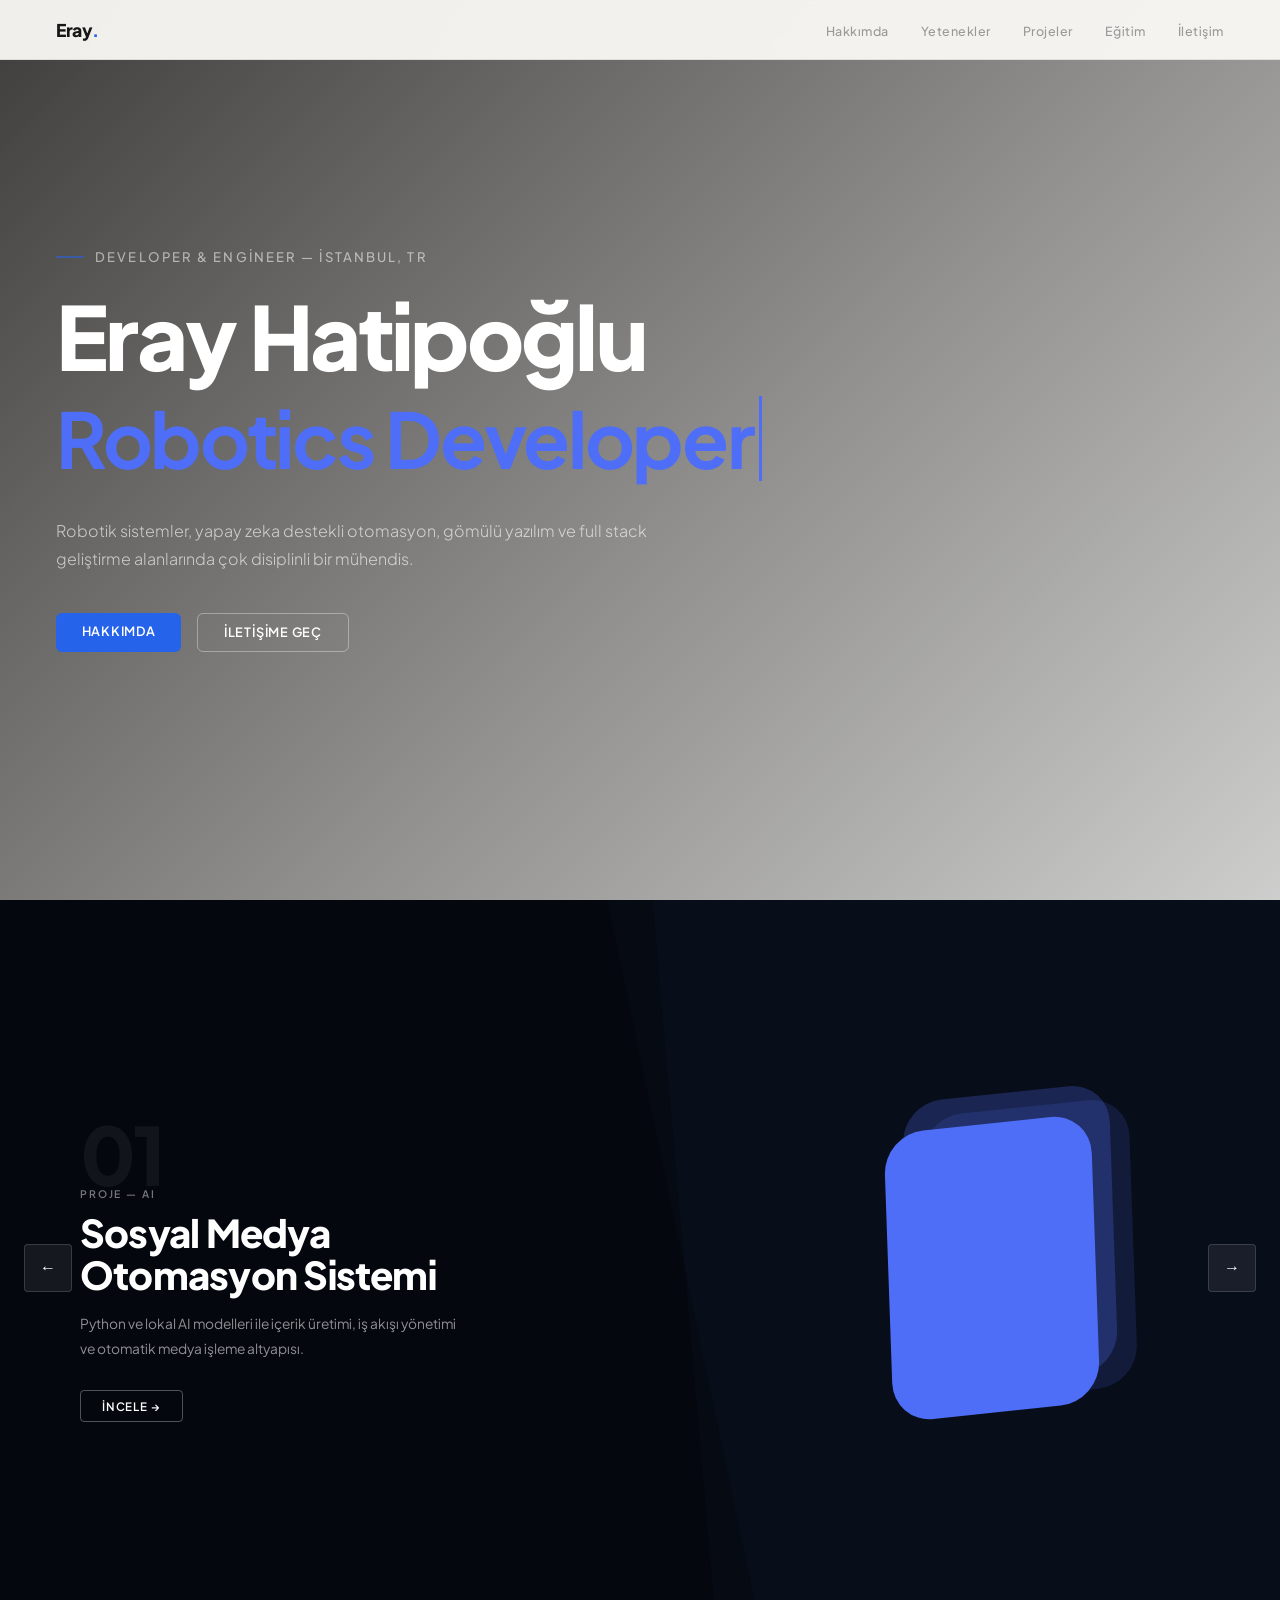
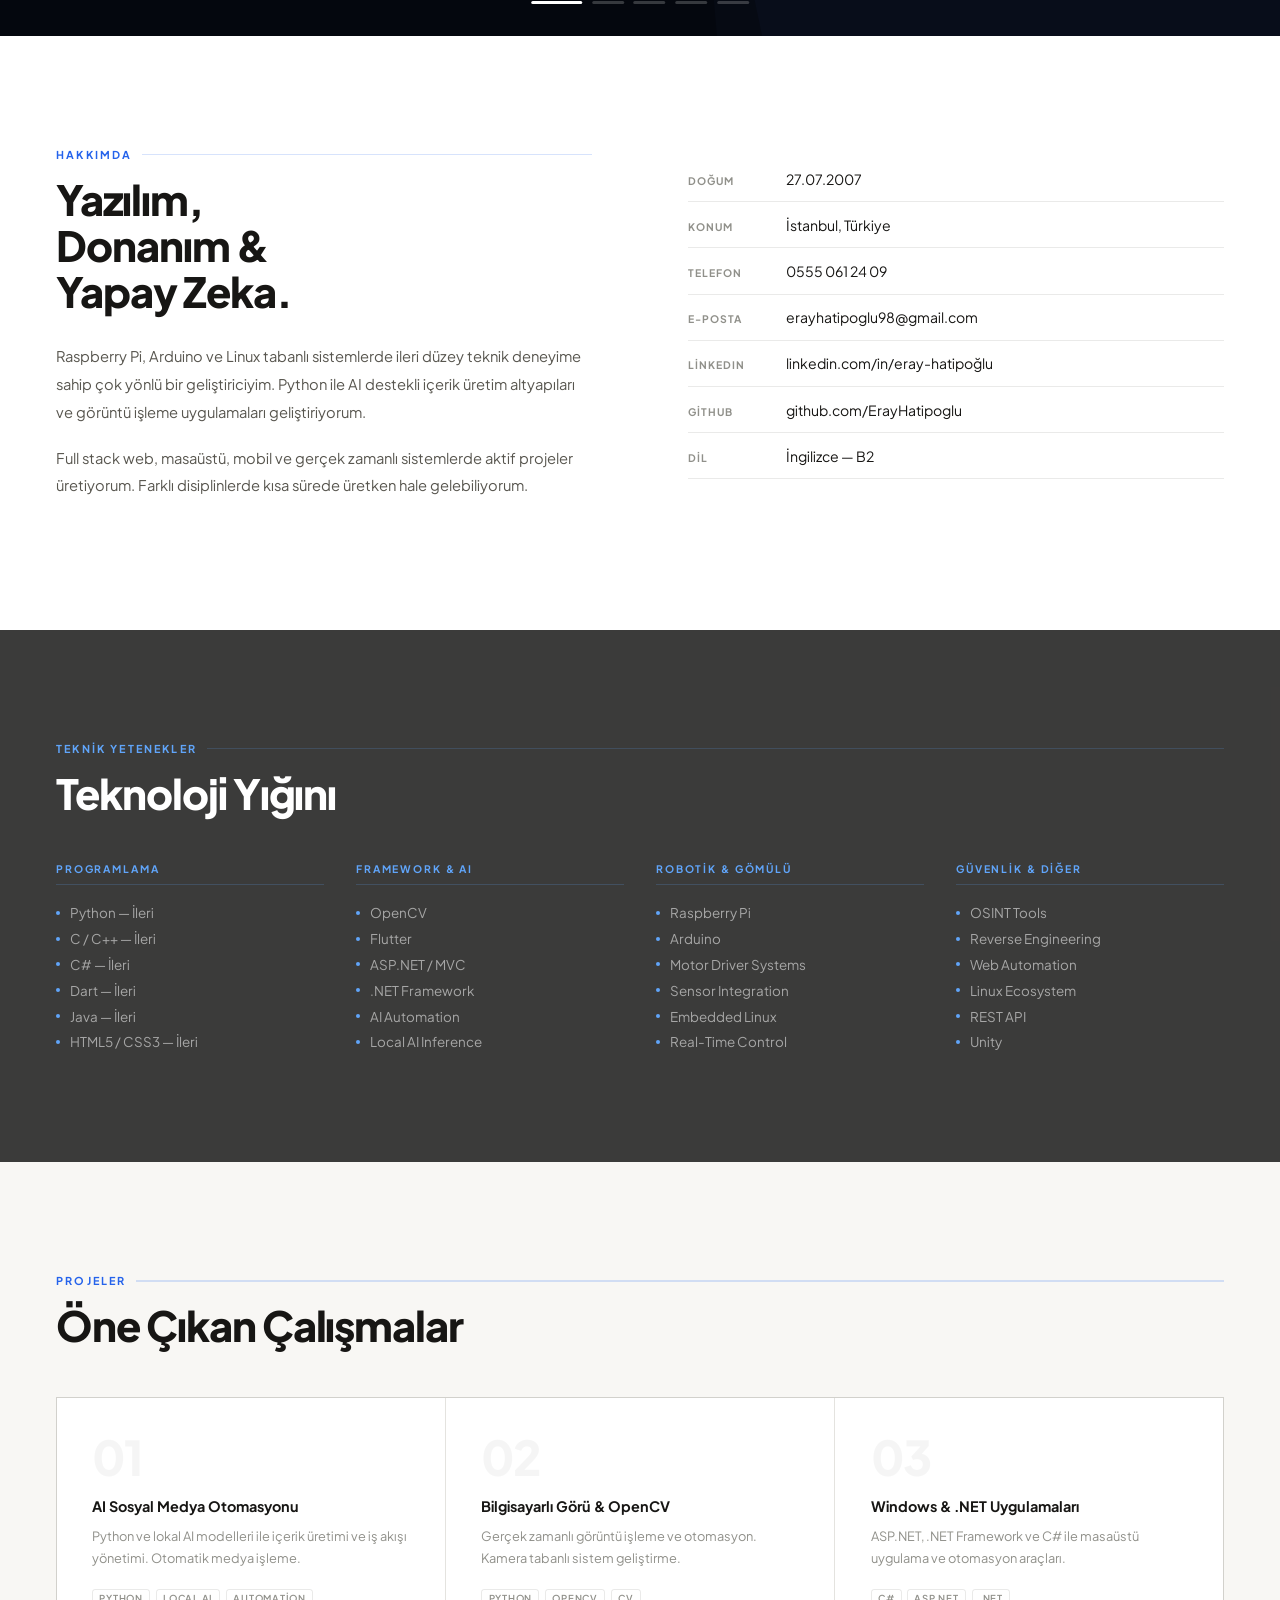
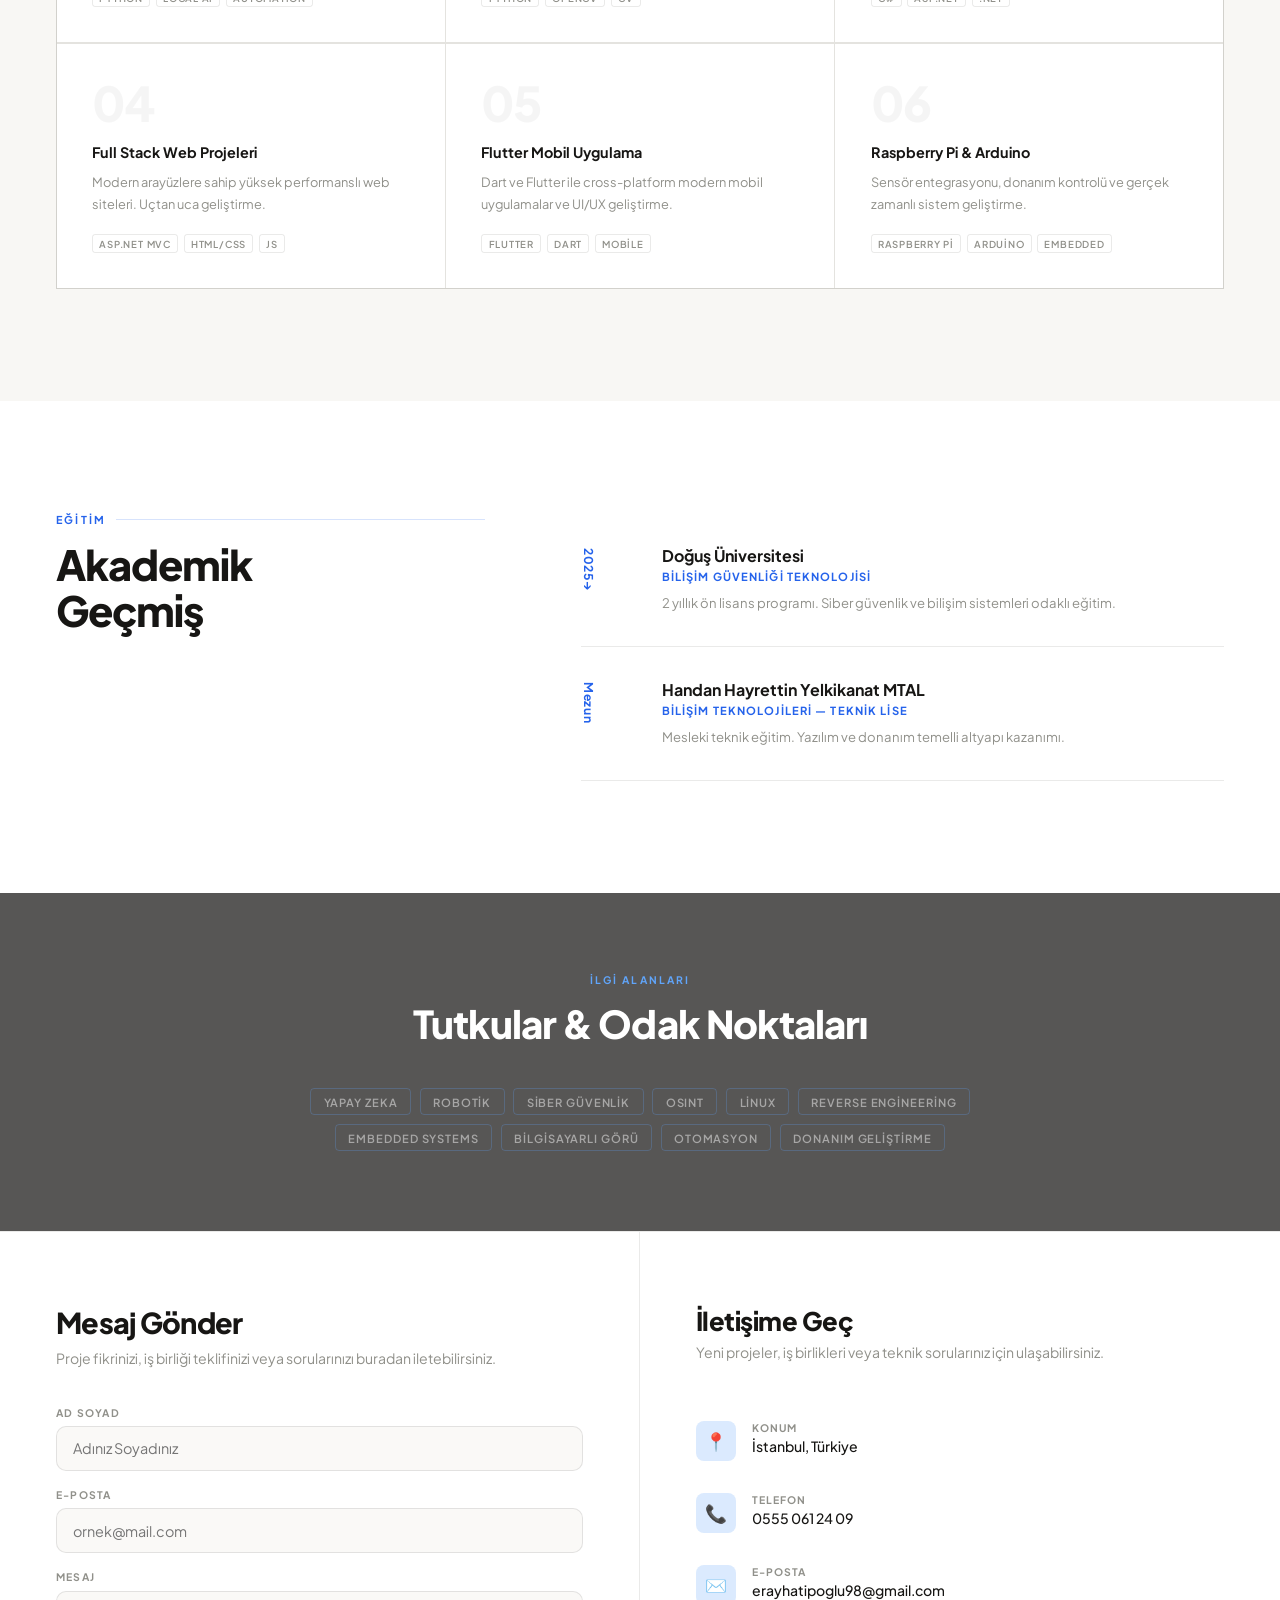
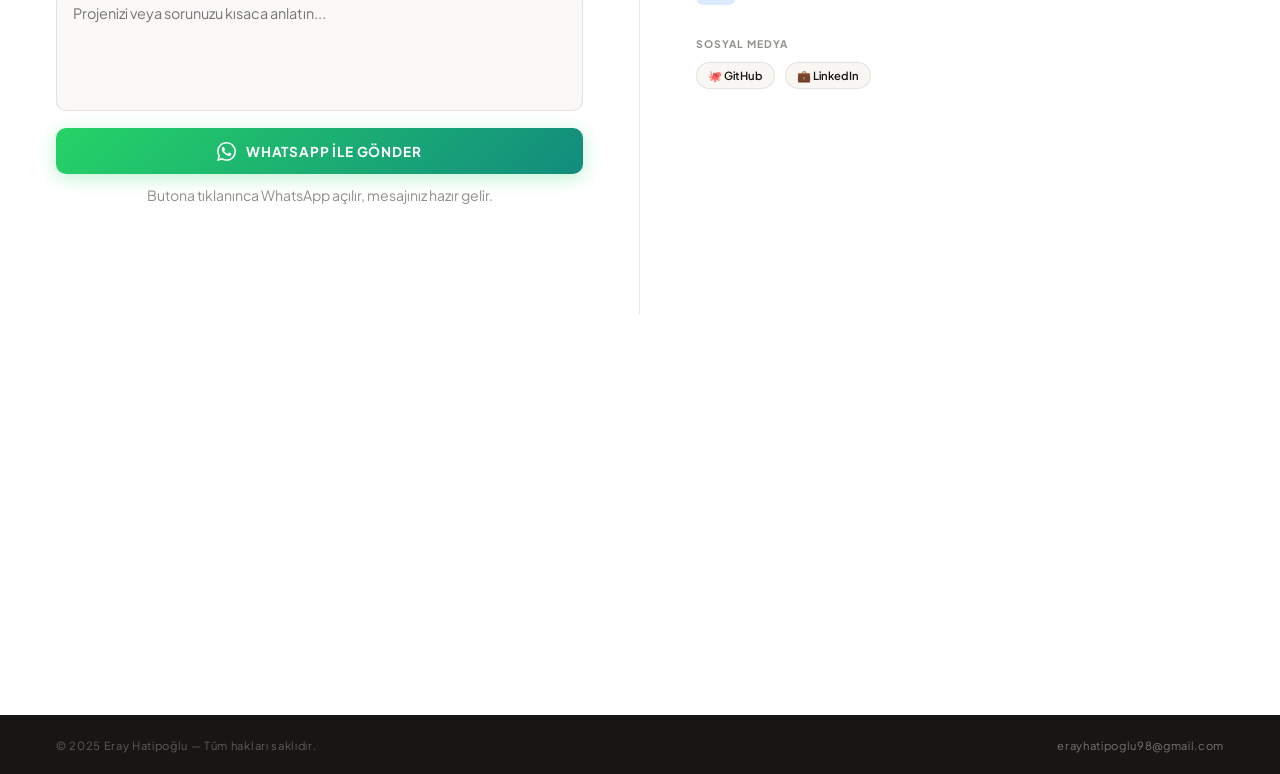
==== index.html @ fe5f302f "Add files via upload" ====
<!DOCTYPE html>
<html lang="tr">
<head>
  <meta charset="UTF-8">
  <meta name="viewport" content="width=device-width, initial-scale=1.0">
  <title>Eray Hatipoğlu</title>
  <link href="https://fonts.googleapis.com/css2?family=Plus+Jakarta+Sans:ital,wght@0,300;0,400;0,500;0,600;0,700;0,800;1,300&display=swap" rel="stylesheet">
  <style>
    *,*::before,*::after{box-sizing:border-box;margin:0;padding:0}

    :root{
      --sand:#f8f7f4;
      --white:#ffffff;
      --ink:#171614;
      --mid:#90908a;
      --line:rgba(23,22,20,0.09);
      --blue:#2563eb;
      --bluelt:#dbeafe;
    }

    html{scroll-behavior:smooth}
    body{
      font-family:'Plus Jakarta Sans',sans-serif;color:var(--ink);overflow-x:hidden;
      background:url('https://images.unsplash.com/photo-1680820364850-0064a0ae6d16?auto=format&fit=crop&w=3000&q=100') center/cover fixed;
    }

    /* ── NAV ── */
    nav{
      position:fixed;top:0;left:0;right:0;z-index:300;
      height:60px;display:flex;align-items:center;justify-content:space-between;
      padding:0 3.5rem;
      background:rgba(248,247,244,0.96);backdrop-filter:blur(16px);
      border-bottom:1px solid var(--line);
    }
    .logo{font-size:1.1rem;font-weight:800;letter-spacing:-0.02em;color:var(--ink);text-decoration:none}
    .logo span{color:var(--blue)}
    .nav-links{list-style:none;display:flex;gap:2rem}
    .nav-links a{font-size:0.78rem;font-weight:500;letter-spacing:0.04em;color:var(--ink);text-decoration:none;opacity:.4;transition:opacity .2s}
    .nav-links a:hover{opacity:1}


    /* ── HERO ── */
    #hero{
      min-height:100vh;position:relative;
      display:flex;flex-direction:column;justify-content:center;align-items:flex-start;
      padding:0 3.5rem;
      background:url('https://images.unsplash.com/photo-1680820364850-0064a0ae6d16?auto=format&fit=crop&w=3000&q=100') center/cover no-repeat fixed;
    }
    #hero::before{
      content:'';position:absolute;inset:0;
      background:linear-gradient(135deg,rgba(8,6,4,.78) 0%,rgba(8,6,4,.45) 55%,rgba(8,6,4,.2) 100%)
    }
    .hero-inner{position:relative;z-index:2;color:#fff;max-width:900px}
    .hero-hello{
      font-size:.82rem;font-weight:500;letter-spacing:.16em;text-transform:uppercase;
      opacity:.55;margin-bottom:1.4rem;display:flex;align-items:center;gap:.7rem
    }
    .hero-hello::before{content:'';width:28px;height:1.5px;background:var(--blue);display:block}

    /* BIG typewriter */
    .hero-name{
      font-size:clamp(2.8rem,7vw,5.5rem);
      font-weight:800;line-height:1.08;letter-spacing:-.03em;
      margin-bottom:.6rem
    }
    .hero-tw-block{
      font-size:clamp(2.4rem,6vw,5rem);
      font-weight:700;line-height:1.1;letter-spacing:-.03em;
      margin-bottom:2rem;min-height:1.2em;
      display:flex;align-items:center
    }
    #tw{padding-right:5px;transition:color .3s}
    #tw.c0{color:#4f6ef7;border-right:3px solid #4f6ef7}
    #tw.c1{color:#22c55e;border-right:3px solid #22c55e}
    #tw.c2{color:#f43f5e;border-right:3px solid #f43f5e}
    #tw.c3{color:#a855f7;border-right:3px solid #a855f7}
    #tw.c4{color:#fb923c;border-right:3px solid #fb923c}
    #tw.c5{color:#4f6ef7;border-right:3px solid #4f6ef7}
    @keyframes blink{0%,100%{opacity:1}50%{opacity:0}}
    .hero-desc{font-size:1rem;font-weight:300;opacity:.65;line-height:1.8;max-width:50ch;margin-bottom:2.4rem}
    .hero-btns{display:flex;gap:1rem;flex-wrap:wrap}
    .btn-prim{
      display:inline-block;padding:.82em 2em;background:var(--blue);color:#fff;
      font-size:.8rem;font-weight:600;letter-spacing:.06em;text-transform:uppercase;
      text-decoration:none;border-radius:6px;transition:background .2s
    }
    .btn-prim:hover{background:#1d4ed8}
    .btn-sec{
      display:inline-block;padding:.82em 2em;
      border:1.5px solid rgba(255,255,255,.35);color:#fff;
      font-size:.8rem;font-weight:600;letter-spacing:.06em;text-transform:uppercase;
      text-decoration:none;border-radius:6px;transition:all .2s
    }
    .btn-sec:hover{background:rgba(255,255,255,.1);border-color:rgba(255,255,255,.7)}

    /* ── SLIDER ── */
    #slider-wrap{position:relative;overflow:hidden;background:#0c0b09}
    .slider-track{display:flex;width:500%;transition:transform .5s cubic-bezier(.65,0,.35,1)}
    .slide{
      width:100%;height:46rem;
      display:grid;grid-template-columns:1.1fr .9fr;
      align-items:center;position:relative;overflow:hidden
    }
    .slide-bg{position:absolute;inset:0}
    .slide-skew{
      position:absolute;inset:0;width:62%;left:-6%;
      transform:skewX(5deg);transform-origin:bottom left;
      background:rgba(0,0,0,.26)
    }
    .slide-skew::after{content:'';position:absolute;inset:0;background:inherit;transform:skewX(7deg)}
    .slide-content{position:relative;z-index:2;padding:0 3rem 0 5rem;color:#fff}
    .slide-num{font-size:5rem;font-weight:800;opacity:.05;line-height:1;margin-bottom:-.4rem;letter-spacing:-.04em}
    .slide-tag{font-size:.65rem;font-weight:600;letter-spacing:.18em;text-transform:uppercase;opacity:.45;margin-bottom:.7rem}
    .slide-title{font-size:2.4rem;font-weight:800;line-height:1.1;letter-spacing:-.02em;margin-bottom:1rem}
    .slide-desc{font-size:.86rem;line-height:1.8;opacity:.55;max-width:38ch;margin-bottom:1.8rem}
    .slide-cta{
      display:inline-block;padding:.65em 1.8em;
      font-size:.72rem;font-weight:600;letter-spacing:.08em;text-transform:uppercase;
      text-decoration:none;color:#fff;border:1.5px solid rgba(255,255,255,.3);
      border-radius:4px;transition:all .25s
    }
    .slide-cta:hover{background:rgba(255,255,255,.12);border-color:rgba(255,255,255,.7)}
    .slide-vis{position:relative;z-index:2;display:flex;align-items:center;justify-content:center}
    .slide-shape{
      width:13rem;height:18rem;border-radius:2.5rem;
      transform:rotate(-6deg) skewX(-4deg);position:relative
    }
    .slide-shape::before,.slide-shape::after{content:'';position:absolute;inset:0;border-radius:2.5rem}
    .slide-shape::before{transform:translate(1.2rem,-1.8rem);opacity:.25}
    .slide-shape::after{transform:translate(2.4rem,-.8rem);opacity:.15}

    .s0 .slide-bg{background:#080d1a}.s0 .slide-shape,.s0 .slide-shape::before,.s0 .slide-shape::after{background:#4f6ef7}
    .s1 .slide-bg{background:#06120d}.s1 .slide-shape,.s1 .slide-shape::before,.s1 .slide-shape::after{background:#22c55e}
    .s2 .slide-bg{background:#130607}.s2 .slide-shape,.s2 .slide-shape::before,.s2 .slide-shape::after{background:#f43f5e}
    .s3 .slide-bg{background:#0e0814}.s3 .slide-shape,.s3 .slide-shape::before,.s3 .slide-shape::after{background:#a855f7}
    .s4 .slide-bg{background:#140c04}.s4 .slide-shape,.s4 .slide-shape::before,.s4 .slide-shape::after{background:#fb923c}

    .s-prev,.s-next{
      position:absolute;top:50%;transform:translateY(-50%);z-index:10;
      width:3rem;height:3rem;cursor:pointer;
      background:rgba(255,255,255,.07);border:1px solid rgba(255,255,255,.15);
      color:#fff;font-size:1rem;display:flex;align-items:center;justify-content:center;
      transition:background .2s;border-radius:4px
    }
    .s-prev{left:1.5rem}.s-next{right:1.5rem}
    .s-prev:hover,.s-next:hover{background:rgba(255,255,255,.16)}
    .s-dots{position:absolute;bottom:2rem;left:50%;transform:translateX(-50%);display:flex;gap:.6rem;z-index:10}
    .s-dot{height:3px;width:2rem;background:rgba(255,255,255,.2);cursor:pointer;transition:all .3s;border-radius:2px}
    .s-dot.on{background:#fff;width:3.2rem}

    /* ── SECTION COMMON ── */
    .sec-label{
      font-size:.68rem;font-weight:700;letter-spacing:.2em;text-transform:uppercase;
      color:var(--blue);margin-bottom:1rem;
      display:flex;align-items:center;gap:.6rem
    }
    .sec-label::after{content:'';flex:1;height:1.5px;background:var(--blue);opacity:.18}
    h2.sec-h{font-size:2.6rem;font-weight:800;line-height:1.1;letter-spacing:-.025em;margin-bottom:1.8rem}
    h2.sec-h-light{font-size:2.6rem;font-weight:800;line-height:1.1;letter-spacing:-.025em;color:#fff;margin-bottom:2.8rem}

    /* ── ABOUT ── */
    #about{background:var(--white);padding:7rem 3.5rem;display:grid;grid-template-columns:1fr 1fr;gap:6rem;align-items:start}
    .about-p{font-size:.92rem;line-height:1.9;color:#58564f;margin-bottom:1.1rem}
    .ilist{display:flex;flex-direction:column;padding-top:.5rem}
    .irow{display:flex;align-items:baseline;gap:1rem;padding:.85rem 0;border-bottom:1px solid var(--line)}
    .ik{font-size:.65rem;font-weight:700;letter-spacing:.1em;text-transform:uppercase;color:var(--mid);min-width:82px}
    .iv{font-size:.88rem;font-weight:400}
    .iv a{color:var(--ink);text-decoration:none;transition:color .2s}
    .iv a:hover{color:var(--blue)}

    /* ── SKILLS ── */
    #skills{
      background:url('https://images.unsplash.com/photo-1680820364850-0064a0ae6d16?auto=format&fit=crop&w=3000&q=100') center/cover no-repeat fixed;
      padding:7rem 3.5rem;position:relative
    }
    #skills::before{content:'';position:absolute;inset:0;background:rgba(5,4,3,.78)}
    .skills-in{position:relative;z-index:1}
    .skills-in .sec-label{color:#60a5fa}
    .skills-in .sec-label::after{background:#60a5fa}
    .sg-grid{display:grid;grid-template-columns:repeat(4,1fr);gap:2rem}
    .sg h4{font-size:.65rem;font-weight:700;letter-spacing:.18em;text-transform:uppercase;color:#60a5fa;margin-bottom:1.2rem;padding-bottom:.6rem;border-bottom:1px solid rgba(96,165,250,.2)}
    .sg ul{list-style:none;display:flex;flex-direction:column;gap:.55rem}
    .sg li{font-size:.84rem;color:rgba(255,255,255,.55);display:flex;align-items:center;gap:.6rem}
    .sg li::before{content:'';width:4px;height:4px;border-radius:50%;background:#60a5fa;flex-shrink:0}

    /* ── PROJECTS ── */
    #projects{background:var(--sand);padding:7rem 3.5rem}
    .ph{margin-bottom:3rem}
    .pgrid{display:grid;grid-template-columns:repeat(3,1fr);gap:1.5px;background:var(--line);border:1.5px solid var(--line)}
    .pc{background:var(--white);padding:2.2rem;transition:background .3s}
    .pc:hover{background:var(--ink)}
    .pn{font-size:3rem;font-weight:800;color:rgba(0,0,0,.04);line-height:1;margin-bottom:1rem;letter-spacing:-.04em;transition:color .3s}
    .pc:hover .pn{color:rgba(255,255,255,.05)}
    .pt{font-size:.9rem;font-weight:700;margin-bottom:.6rem;transition:color .3s}
    .pc:hover .pt{color:#fff}
    .pd{font-size:.8rem;line-height:1.75;color:var(--mid);transition:color .3s}
    .pc:hover .pd{color:rgba(255,255,255,.45)}
    .ptags{display:flex;flex-wrap:wrap;gap:.35rem;margin-top:1.2rem}
    .ptg{font-size:.6rem;font-weight:600;letter-spacing:.08em;text-transform:uppercase;padding:.22em .65em;border:1px solid var(--line);color:var(--mid);transition:all .3s;border-radius:3px}
    .pc:hover .ptg{border-color:rgba(255,255,255,.14);color:rgba(255,255,255,.35)}

    /* ── EDUCATION ── */
    #education{background:var(--white);padding:7rem 3.5rem;display:grid;grid-template-columns:1fr 1.5fr;gap:6rem}
    .edu-list{display:flex;flex-direction:column}
    .edu-row{display:grid;grid-template-columns:52px 1fr;gap:1.8rem;padding:2rem 0;border-bottom:1px solid var(--line);align-items:start}
    .edu-yr{font-size:.76rem;font-weight:700;color:var(--blue);writing-mode:vertical-lr;letter-spacing:.06em;margin-top:3px}
    .edu-school{font-size:1rem;font-weight:700;margin-bottom:.2rem}
    .edu-field{font-size:.7rem;font-weight:700;letter-spacing:.1em;text-transform:uppercase;color:var(--blue);margin-bottom:.55rem}
    .edu-desc{font-size:.82rem;color:var(--mid);line-height:1.7}

    /* ── INTERESTS ── */
    #interests{background:rgba(23,22,20,0.72);backdrop-filter:blur(10px);padding:5rem 3.5rem;display:flex;flex-direction:column;align-items:center;text-align:center}
    .int-label{font-size:.65rem;font-weight:700;letter-spacing:.2em;text-transform:uppercase;color:#60a5fa;margin-bottom:.8rem}
    h2.int-title{font-size:2.4rem;font-weight:800;letter-spacing:-.025em;color:#fff;margin-bottom:2.5rem}
    .itags{display:flex;flex-wrap:wrap;justify-content:center;gap:.55rem;max-width:680px}
    .itag{font-size:.7rem;font-weight:600;letter-spacing:.08em;text-transform:uppercase;padding:.5em 1.1em;border:1px solid rgba(96,165,250,.25);color:rgba(255,255,255,.48);transition:all .2s;cursor:default;border-radius:4px}
    .itag:hover{border-color:#60a5fa;color:#60a5fa}

    /* ── FOOTER (contact + map) ── */
    #footer-block{background:var(--white)}

    /* contact strip */
    .footer-contact{
      display:grid;grid-template-columns:1fr 1fr;gap:0;
      border-top:1px solid var(--line)
    }
    .fc-form{padding:4.5rem 3.5rem;border-right:1px solid var(--line)}
    .fc-form h3{font-size:1.8rem;font-weight:800;letter-spacing:-.025em;margin-bottom:.4rem}
    .fc-form>p{font-size:.88rem;color:var(--mid);margin-bottom:2.2rem;line-height:1.7}
    .form-row{display:flex;flex-direction:column;gap:.45rem;margin-bottom:1.1rem}
    .form-row label{font-size:.65rem;font-weight:700;letter-spacing:.12em;text-transform:uppercase;color:var(--mid)}
    .form-row input,.form-row textarea{
      width:100%;padding:.85em 1.1em;
      border:1.5px solid rgba(23,22,20,.1);
      background:rgba(248,247,244,.7);
      font-family:inherit;font-size:.9rem;color:var(--ink);
      border-radius:10px;outline:none;transition:border-color .2s,background .2s,box-shadow .2s;resize:none
    }
    .form-row input:focus,.form-row textarea:focus{
      border-color:var(--blue);background:#fff;
      box-shadow:0 0 0 4px rgba(37,99,235,.08)
    }
    .form-row textarea{height:120px}
    .form-submit{
      width:100%;padding:1em 1.4em;margin-top:.8rem;
      background:linear-gradient(135deg,#25d366 0%,#128c7e 100%);
      color:#fff;font-family:inherit;font-size:.85rem;font-weight:700;
      letter-spacing:.06em;text-transform:uppercase;
      border:none;border-radius:10px;cursor:pointer;
      display:flex;align-items:center;justify-content:center;gap:.6rem;
      box-shadow:0 4px 18px rgba(37,211,102,.3);
      transition:transform .15s,box-shadow .15s
    }
    .form-submit:hover{transform:translateY(-2px);box-shadow:0 8px 28px rgba(37,211,102,.45)}
    .form-submit:active{transform:translateY(0)}
    .wa-note{font-size:.72rem;color:var(--mid);text-align:center;margin-top:.6rem;line-height:1.5}

    .fc-info{padding:4.5rem 3.5rem;display:flex;flex-direction:column;gap:2rem}
    .fc-info h3{font-size:1.6rem;font-weight:800;letter-spacing:-.02em;margin-bottom:.2rem}
    .fc-info p{font-size:.88rem;color:var(--mid);line-height:1.7;margin-bottom:1.5rem}
    .ci-item{display:flex;align-items:flex-start;gap:1rem}
    .ci-icon{
      width:40px;height:40px;border-radius:8px;background:var(--bluelt);
      display:flex;align-items:center;justify-content:center;flex-shrink:0;
      font-size:1.1rem
    }
    .ci-label{font-size:.65rem;font-weight:700;letter-spacing:.1em;text-transform:uppercase;color:var(--mid);margin-bottom:.2rem}
    .ci-val{font-size:.88rem;font-weight:500}
    .ci-val a{color:var(--ink);text-decoration:none;transition:color .2s}
    .ci-val a:hover{color:var(--blue)}

    /* social row */
    .social-row{display:flex;gap:.6rem;margin-top:.5rem}
    .social-pill{
      display:inline-flex;align-items:center;gap:.4rem;
      padding:.45em 1em;border-radius:20px;
      background:var(--sand);border:1px solid var(--line);
      font-size:.7rem;font-weight:600;color:var(--ink);text-decoration:none;
      transition:all .2s
    }
    .social-pill:hover{background:var(--blue);color:#fff;border-color:var(--blue)}

    /* map */
    #map-section{position:relative}
    #map-section iframe{display:block;width:100%;height:400px;border:0;filter:saturate(.75)}

    /* footer bar */
    .footer-bar{
      background:var(--ink);color:rgba(255,255,255,.3);
      padding:1.4rem 3.5rem;display:flex;justify-content:space-between;align-items:center;
      font-size:.7rem;letter-spacing:.06em
    }
    .footer-bar a{color:rgba(255,255,255,.4);text-decoration:none}
    .footer-bar a:hover{color:#fff}

    @media(max-width:900px){
      nav{padding:0 1.5rem}.nav-links,.nav-cta{display:none}
      #hero{padding:0 1.5rem}
      #about,#education,.footer-contact{grid-template-columns:1fr;gap:0}
      .fc-form,.fc-info{padding:3rem 1.5rem}
      .fc-form{border-right:none;border-bottom:1px solid var(--line)}
      #skills,#projects,#interests,#contact{padding:4.5rem 1.5rem}
      .sg-grid,.pgrid{grid-template-columns:1fr}
      .slide{grid-template-columns:1fr}
      .slide-vis{display:none}
      .slide-content{padding:3rem 2rem}
      .footer-bar{padding:1.2rem 1.5rem;flex-direction:column;gap:.3rem;text-align:center}
    }
  </style>
</head>
<body>

<!-- NAV -->
<nav>
  <a href="#hero" class="logo">Eray<span>.</span></a>
  <ul class="nav-links">
    <li><a href="#about">Hakkımda</a></li>
    <li><a href="#skills">Yetenekler</a></li>
    <li><a href="#projects">Projeler</a></li>
    <li><a href="#education">Eğitim</a></li>
    <li><a href="#footer-block">İletişim</a></li>
  </ul>

</nav>

<!-- HERO -->
<section id="hero">
  <div class="hero-inner">
    <p class="hero-hello">Developer & Engineer — İstanbul, TR</p>
    <h1 class="hero-name">Eray Hatipoğlu</h1>
    <div class="hero-tw-block"><span id="tw"></span></div>
    <p class="hero-desc">Robotik sistemler, yapay zeka destekli otomasyon, gömülü yazılım ve full stack geliştirme alanlarında çok disiplinli bir mühendis.</p>
    <div class="hero-btns">
      <a href="#about" class="btn-prim">Hakkımda</a>
      <a href="#footer-block" class="btn-sec">İletişime Geç</a>
    </div>
  </div>
</section>

<!-- SLIDER -->
<div id="slider-wrap">
  <div class="slider-track" id="sliderTrack">
    <div class="slide s0">
      <div class="slide-bg"></div><div class="slide-skew"></div>
      <div class="slide-content">
        <div class="slide-num">01</div>
        <p class="slide-tag">Proje — AI</p>
        <h2 class="slide-title">Sosyal Medya<br>Otomasyon Sistemi</h2>
        <p class="slide-desc">Python ve lokal AI modelleri ile içerik üretimi, iş akışı yönetimi ve otomatik medya işleme altyapısı.</p>
        <a href="#projects" class="slide-cta">İncele →</a>
      </div>
      <div class="slide-vis"><div class="slide-shape"></div></div>
    </div>
    <div class="slide s1">
      <div class="slide-bg"></div><div class="slide-skew"></div>
      <div class="slide-content">
        <div class="slide-num">02</div>
        <p class="slide-tag">Proje — Computer Vision</p>
        <h2 class="slide-title">Bilgisayarlı Görü<br>& OpenCV</h2>
        <p class="slide-desc">Gerçek zamanlı görüntü işleme, nesne tespiti ve kamera tabanlı otomasyon sistemleri geliştirme.</p>
        <a href="#projects" class="slide-cta">İncele →</a>
      </div>
      <div class="slide-vis"><div class="slide-shape"></div></div>
    </div>
    <div class="slide s2">
      <div class="slide-bg"></div><div class="slide-skew"></div>
      <div class="slide-content">
        <div class="slide-num">03</div>
        <p class="slide-tag">Proje — .NET</p>
        <h2 class="slide-title">Windows & .NET<br>Uygulamaları</h2>
        <p class="slide-desc">ASP.NET, .NET Framework ve C# ile masaüstü uygulamaları ve kapsamlı otomasyon araçları.</p>
        <a href="#projects" class="slide-cta">İncele →</a>
      </div>
      <div class="slide-vis"><div class="slide-shape"></div></div>
    </div>
    <div class="slide s3">
      <div class="slide-bg"></div><div class="slide-skew"></div>
      <div class="slide-content">
        <div class="slide-num">04</div>
        <p class="slide-tag">Proje — Mobile</p>
        <h2 class="slide-title">Flutter Mobil<br>Uygulama</h2>
        <p class="slide-desc">Dart ve Flutter ile çapraz platform modern mobil uygulamalar ve performanslı UI/UX geliştirme.</p>
        <a href="#projects" class="slide-cta">İncele →</a>
      </div>
      <div class="slide-vis"><div class="slide-shape"></div></div>
    </div>
    <div class="slide s4">
      <div class="slide-bg"></div><div class="slide-skew"></div>
      <div class="slide-content">
        <div class="slide-num">05</div>
        <p class="slide-tag">Proje — Embedded</p>
        <h2 class="slide-title">Raspberry Pi &<br>Arduino Sistemleri</h2>
        <p class="slide-desc">Sensör entegrasyonu, motor sürücü sistemleri ve gerçek zamanlı gömülü Linux geliştirme.</p>
        <a href="#projects" class="slide-cta">İncele →</a>
      </div>
      <div class="slide-vis"><div class="slide-shape"></div></div>
    </div>
  </div>
  <button class="s-prev" id="sPrev">&#8592;</button>
  <button class="s-next" id="sNext">&#8594;</button>
  <div class="s-dots" id="sDots">
    <div class="s-dot on" data-i="0"></div>
    <div class="s-dot" data-i="1"></div>
    <div class="s-dot" data-i="2"></div>
    <div class="s-dot" data-i="3"></div>
    <div class="s-dot" data-i="4"></div>
  </div>
</div>

<!-- ABOUT -->
<section id="about">
  <div>
    <p class="sec-label">Hakkımda</p>
    <h2 class="sec-h">Yazılım,<br>Donanım &<br>Yapay Zeka.</h2>
    <p class="about-p">Raspberry Pi, Arduino ve Linux tabanlı sistemlerde ileri düzey teknik deneyime sahip çok yönlü bir geliştiriciyim. Python ile AI destekli içerik üretim altyapıları ve görüntü işleme uygulamaları geliştiriyorum.</p>
    <p class="about-p">Full stack web, masaüstü, mobil ve gerçek zamanlı sistemlerde aktif projeler üretiyorum. Farklı disiplinlerde kısa sürede üretken hale gelebiliyorum.</p>
  </div>
  <div class="ilist">
    <div class="irow"><span class="ik">Doğum</span><span class="iv">27.07.2007</span></div>
    <div class="irow"><span class="ik">Konum</span><span class="iv">İstanbul, Türkiye</span></div>
    <div class="irow"><span class="ik">Telefon</span><span class="iv">0555 061 24 09</span></div>
    <div class="irow"><span class="ik">E-posta</span><span class="iv"><a href="mailto:erayhatipoglu98@gmail.com">erayhatipoglu98@gmail.com</a></span></div>
    <div class="irow"><span class="ik">LinkedIn</span><span class="iv"><a href="https://linkedin.com/in/eray-hatipoğlu-8ba690410" target="_blank">linkedin.com/in/eray-hatipoğlu</a></span></div>
    <div class="irow"><span class="ik">GitHub</span><span class="iv"><a href="https://github.com/ErayHatipoglu" target="_blank">github.com/ErayHatipoglu</a></span></div>
    <div class="irow"><span class="ik">Dil</span><span class="iv">İngilizce — B2</span></div>
  </div>
</section>

<!-- SKILLS -->
<section id="skills">
  <div class="skills-in">
    <p class="sec-label">Teknik Yetenekler</p>
    <h2 class="sec-h-light">Teknoloji Yığını</h2>
    <div class="sg-grid">
      <div class="sg"><h4>Programlama</h4><ul>
        <li>Python — İleri</li><li>C / C++ — İleri</li>
        <li>C# — İleri</li><li>Dart — İleri</li>
        <li>Java — İleri</li><li>HTML5 / CSS3 — İleri</li>
      </ul></div>
      <div class="sg"><h4>Framework & AI</h4><ul>
        <li>OpenCV</li><li>Flutter</li>
        <li>ASP.NET / MVC</li><li>.NET Framework</li>
        <li>AI Automation</li><li>Local AI Inference</li>
      </ul></div>
      <div class="sg"><h4>Robotik & Gömülü</h4><ul>
        <li>Raspberry Pi</li><li>Arduino</li>
        <li>Motor Driver Systems</li><li>Sensor Integration</li>
        <li>Embedded Linux</li><li>Real-Time Control</li>
      </ul></div>
      <div class="sg"><h4>Güvenlik & Diğer</h4><ul>
        <li>OSINT Tools</li><li>Reverse Engineering</li>
        <li>Web Automation</li><li>Linux Ecosystem</li>
        <li>REST API</li><li>Unity</li>
      </ul></div>
    </div>
  </div>
</section>

<!-- PROJECTS -->
<section id="projects">
  <div class="ph">
    <p class="sec-label">Projeler</p>
    <h2 class="sec-h">Öne Çıkan Çalışmalar</h2>
  </div>
  <div class="pgrid">
    <div class="pc"><div class="pn">01</div><div class="pt">AI Sosyal Medya Otomasyonu</div><p class="pd">Python ve lokal AI modelleri ile içerik üretimi ve iş akışı yönetimi. Otomatik medya işleme.</p><div class="ptags"><span class="ptg">Python</span><span class="ptg">Local AI</span><span class="ptg">Automation</span></div></div>
    <div class="pc"><div class="pn">02</div><div class="pt">Bilgisayarlı Görü & OpenCV</div><p class="pd">Gerçek zamanlı görüntü işleme ve otomasyon. Kamera tabanlı sistem geliştirme.</p><div class="ptags"><span class="ptg">Python</span><span class="ptg">OpenCV</span><span class="ptg">CV</span></div></div>
    <div class="pc"><div class="pn">03</div><div class="pt">Windows & .NET Uygulamaları</div><p class="pd">ASP.NET, .NET Framework ve C# ile masaüstü uygulama ve otomasyon araçları.</p><div class="ptags"><span class="ptg">C#</span><span class="ptg">ASP.NET</span><span class="ptg">.NET</span></div></div>
    <div class="pc"><div class="pn">04</div><div class="pt">Full Stack Web Projeleri</div><p class="pd">Modern arayüzlere sahip yüksek performanslı web siteleri. Uçtan uca geliştirme.</p><div class="ptags"><span class="ptg">ASP.NET MVC</span><span class="ptg">HTML/CSS</span><span class="ptg">JS</span></div></div>
    <div class="pc"><div class="pn">05</div><div class="pt">Flutter Mobil Uygulama</div><p class="pd">Dart ve Flutter ile cross-platform modern mobil uygulamalar ve UI/UX geliştirme.</p><div class="ptags"><span class="ptg">Flutter</span><span class="ptg">Dart</span><span class="ptg">Mobile</span></div></div>
    <div class="pc"><div class="pn">06</div><div class="pt">Raspberry Pi & Arduino</div><p class="pd">Sensör entegrasyonu, donanım kontrolü ve gerçek zamanlı sistem geliştirme.</p><div class="ptags"><span class="ptg">Raspberry Pi</span><span class="ptg">Arduino</span><span class="ptg">Embedded</span></div></div>
  </div>
</section>

<!-- EDUCATION -->
<section id="education">
  <div>
    <p class="sec-label">Eğitim</p>
    <h2 class="sec-h">Akademik<br>Geçmiş</h2>
  </div>
  <div class="edu-list">
    <div class="edu-row">
      <span class="edu-yr">2025→</span>
      <div>
        <div class="edu-school">Doğuş Üniversitesi</div>
        <div class="edu-field">Bilişim Güvenliği Teknolojisi</div>
        <div class="edu-desc">2 yıllık ön lisans programı. Siber güvenlik ve bilişim sistemleri odaklı eğitim.</div>
      </div>
    </div>
    <div class="edu-row">
      <span class="edu-yr">Mezun</span>
      <div>
        <div class="edu-school">Handan Hayrettin Yelkikanat MTAL</div>
        <div class="edu-field">Bilişim Teknolojileri — Teknik Lise</div>
        <div class="edu-desc">Mesleki teknik eğitim. Yazılım ve donanım temelli altyapı kazanımı.</div>
      </div>
    </div>
  </div>
</section>

<!-- INTERESTS -->
<section id="interests">
  <p class="int-label">İlgi Alanları</p>
  <h2 class="int-title">Tutkular & Odak Noktaları</h2>
  <div class="itags">
    <span class="itag">Yapay Zeka</span><span class="itag">Robotik</span>
    <span class="itag">Siber Güvenlik</span><span class="itag">OSINT</span>
    <span class="itag">Linux</span><span class="itag">Reverse Engineering</span>
    <span class="itag">Embedded Systems</span><span class="itag">Bilgisayarlı Görü</span>
    <span class="itag">Otomasyon</span><span class="itag">Donanım Geliştirme</span>
  </div>
</section>

<!-- FOOTER: CONTACT + MAP -->
<div id="footer-block">

  <!-- Contact strip -->
  <div class="footer-contact">

    <!-- Form -->
    <div class="fc-form">
      <h3>Mesaj Gönder</h3>
      <p>Proje fikrinizi, iş birliği teklifinizi veya sorularınızı buradan iletebilirsiniz.</p>
      <div class="form-row">
        <label>Ad Soyad</label>
        <input id="waName" type="text" placeholder="Adınız Soyadınız">
      </div>
      <div class="form-row">
        <label>E-posta</label>
        <input id="waEmail" type="email" placeholder="ornek@mail.com">
      </div>
      <div class="form-row">
        <label>Mesaj</label>
        <textarea id="waMsg" placeholder="Projenizi veya sorunuzu kısaca anlatın..."></textarea>
      </div>
      <button class="form-submit" id="waBtn">
        <svg width="19" height="19" viewBox="0 0 24 24" fill="currentColor"><path d="M17.472 14.382c-.297-.149-1.758-.867-2.03-.967-.273-.099-.471-.148-.67.15-.197.297-.767.966-.94 1.164-.173.199-.347.223-.644.075-.297-.15-1.255-.463-2.39-1.475-.883-.788-1.48-1.761-1.653-2.059-.173-.297-.018-.458.13-.606.134-.133.298-.347.446-.52.149-.174.198-.298.298-.497.099-.198.05-.371-.025-.52-.075-.149-.669-1.612-.916-2.207-.242-.579-.487-.5-.669-.51-.173-.008-.371-.01-.57-.01-.198 0-.52.074-.792.372-.272.297-1.04 1.016-1.04 2.479 0 1.462 1.065 2.875 1.213 3.074.149.198 2.096 3.2 5.077 4.487.709.306 1.262.489 1.694.625.712.227 1.36.195 1.871.118.571-.085 1.758-.719 2.006-1.413.248-.694.248-1.289.173-1.413-.074-.124-.272-.198-.57-.347m-5.421 7.403h-.004a9.87 9.87 0 01-5.031-1.378l-.361-.214-3.741.982.998-3.648-.235-.374a9.86 9.86 0 01-1.51-5.26c.001-5.45 4.436-9.884 9.888-9.884 2.64 0 5.122 1.03 6.988 2.898a9.825 9.825 0 012.893 6.994c-.003 5.45-4.437 9.884-9.885 9.884m8.413-18.297A11.815 11.815 0 0012.05 0C5.495 0 .16 5.335.157 11.892c0 2.096.547 4.142 1.588 5.945L.057 24l6.305-1.654a11.882 11.882 0 005.683 1.448h.005c6.554 0 11.89-5.335 11.893-11.893a11.821 11.821 0 00-3.48-8.413z"/></svg>
        WhatsApp ile Gönder
      </button>
      <p class="wa-note">Butona tıklanınca WhatsApp açılır, mesajınız hazır gelir.</p>
    </div>

    <!-- Info -->
    <div class="fc-info">
      <div>
        <h3>İletişime Geç</h3>
        <p>Yeni projeler, iş birlikleri veya teknik sorularınız için ulaşabilirsiniz.</p>
      </div>
      <div class="ci-item">
        <div class="ci-icon">📍</div>
        <div>
          <div class="ci-label">Konum</div>
          <div class="ci-val">İstanbul, Türkiye</div>
        </div>
      </div>
      <div class="ci-item">
        <div class="ci-icon">📞</div>
        <div>
          <div class="ci-label">Telefon</div>
          <div class="ci-val"><a href="tel:+905550612409">0555 061 24 09</a></div>
        </div>
      </div>
      <div class="ci-item">
        <div class="ci-icon">✉️</div>
        <div>
          <div class="ci-label">E-posta</div>
          <div class="ci-val"><a href="mailto:erayhatipoglu98@gmail.com">erayhatipoglu98@gmail.com</a></div>
        </div>
      </div>
      <div>
        <div class="ci-label" style="margin-bottom:.8rem">Sosyal Medya</div>
        <div class="social-row">
          <a href="https://github.com/ErayHatipoglu" target="_blank" class="social-pill">🐙 GitHub</a>
          <a href="https://linkedin.com/in/eray-hatipoğlu-8ba690410" target="_blank" class="social-pill">💼 LinkedIn</a>
        </div>
      </div>
    </div>

  </div>

  <!-- Map -->
  <div id="map-section">
    <iframe
      src="https://www.google.com/maps/embed?pb=!1m18!1m12!1m3!1d192697.74115498895!2d28.872396!3d41.0050948!2m3!1f0!2f0!3f0!3m2!1i1024!2i768!4f13.1!3m3!1m2!1s0x14caa7040068086b%3A0xe1ccfe98bc01b0d0!2zSXN0YW5idWwsIFTDvHJraXll!5e0!3m2!1str!2str!4v1700000000000"
      allowfullscreen="" loading="lazy" referrerpolicy="no-referrer-when-downgrade">
    </iframe>
  </div>

  <!-- Footer bar -->
  <div class="footer-bar">
    <span>© 2025 Eray Hatipoğlu — Tüm hakları saklıdır.</span>
    <span><a href="mailto:erayhatipoglu98@gmail.com">erayhatipoglu98@gmail.com</a></span>
  </div>

</div>

<script>
  // Typewriter — her rolle farklı renk
  const roles=["Robotics Developer","AI Automation Engineer","Embedded Systems Developer","Full Stack Developer","Computer Vision Developer","Cyber Security Researcher"];
  const colors=["c0","c1","c2","c3","c4","c0","c1"];
  let ri=0,ci=0,del=false;
  const tw=document.getElementById('tw');
  function applyColor(){tw.className=colors[ri%colors.length];}
  applyColor();
  function type(){
    const cur=roles[ri];
    tw.textContent=del?cur.slice(0,ci--):cur.slice(0,ci++);
    let d=del?42:80;
    if(!del&&ci===cur.length+1){d=1800;del=true;}
    else if(del&&ci===0){del=false;ri=(ri+1)%roles.length;applyColor();d=350;}
    setTimeout(type,d);
  }
  type();

  // WhatsApp form — ad + mail + mesaj
  document.getElementById('waBtn').addEventListener('click',function(){
    const name  = document.getElementById('waName').value.trim();
    const email = document.getElementById('waEmail').value.trim();
    const msg   = document.getElementById('waMsg').value.trim();
    if(!name && !msg){ alert('Lütfen en az adınızı veya mesajınızı yazın.'); return; }
    const phone = '905550612409';
    let text = '';
    if(name)  text += '*Ad:* ' + name + '\n';
    if(email) text += '*E-posta:* ' + email + '\n';
    if(text)  text += '\n';
    if(msg)   text += '*Mesaj:* ' + msg;
    window.open('https://wa.me/' + phone + '?text=' + encodeURIComponent(text.trim()), '_blank');
  });

  // Slider
  const track=document.getElementById('sliderTrack');
  const dots=document.querySelectorAll('.s-dot');
  let idx=0,N=5,tim;
  const go=n=>{idx=(n+N)%N;track.style.transform=`translateX(-${idx*20}%)`;dots.forEach((d,i)=>d.classList.toggle('on',i===idx));};
  const rst=()=>{clearInterval(tim);tim=setInterval(()=>go(idx+1),4200);};
  document.getElementById('sNext').onclick=()=>{go(idx+1);rst();};
  document.getElementById('sPrev').onclick=()=>{go(idx-1);rst();};
  dots.forEach(d=>d.addEventListener('click',()=>{go(+d.dataset.i);rst();}));
  let tx=0;
  track.addEventListener('touchstart',e=>tx=e.touches[0].clientX);
  track.addEventListener('touchend',e=>{const dx=tx-e.changedTouches[0].clientX;if(Math.abs(dx)>50){dx>0?go(idx+1):go(idx-1);rst();}});
  tim=setInterval(()=>go(idx+1),4200);

  // Nav shadow
  const nav=document.querySelector('nav');
  window.addEventListener('scroll',()=>nav.style.boxShadow=window.scrollY>30?'0 2px 24px rgba(0,0,0,0.07)':'none');
</script>

</body>
</html>
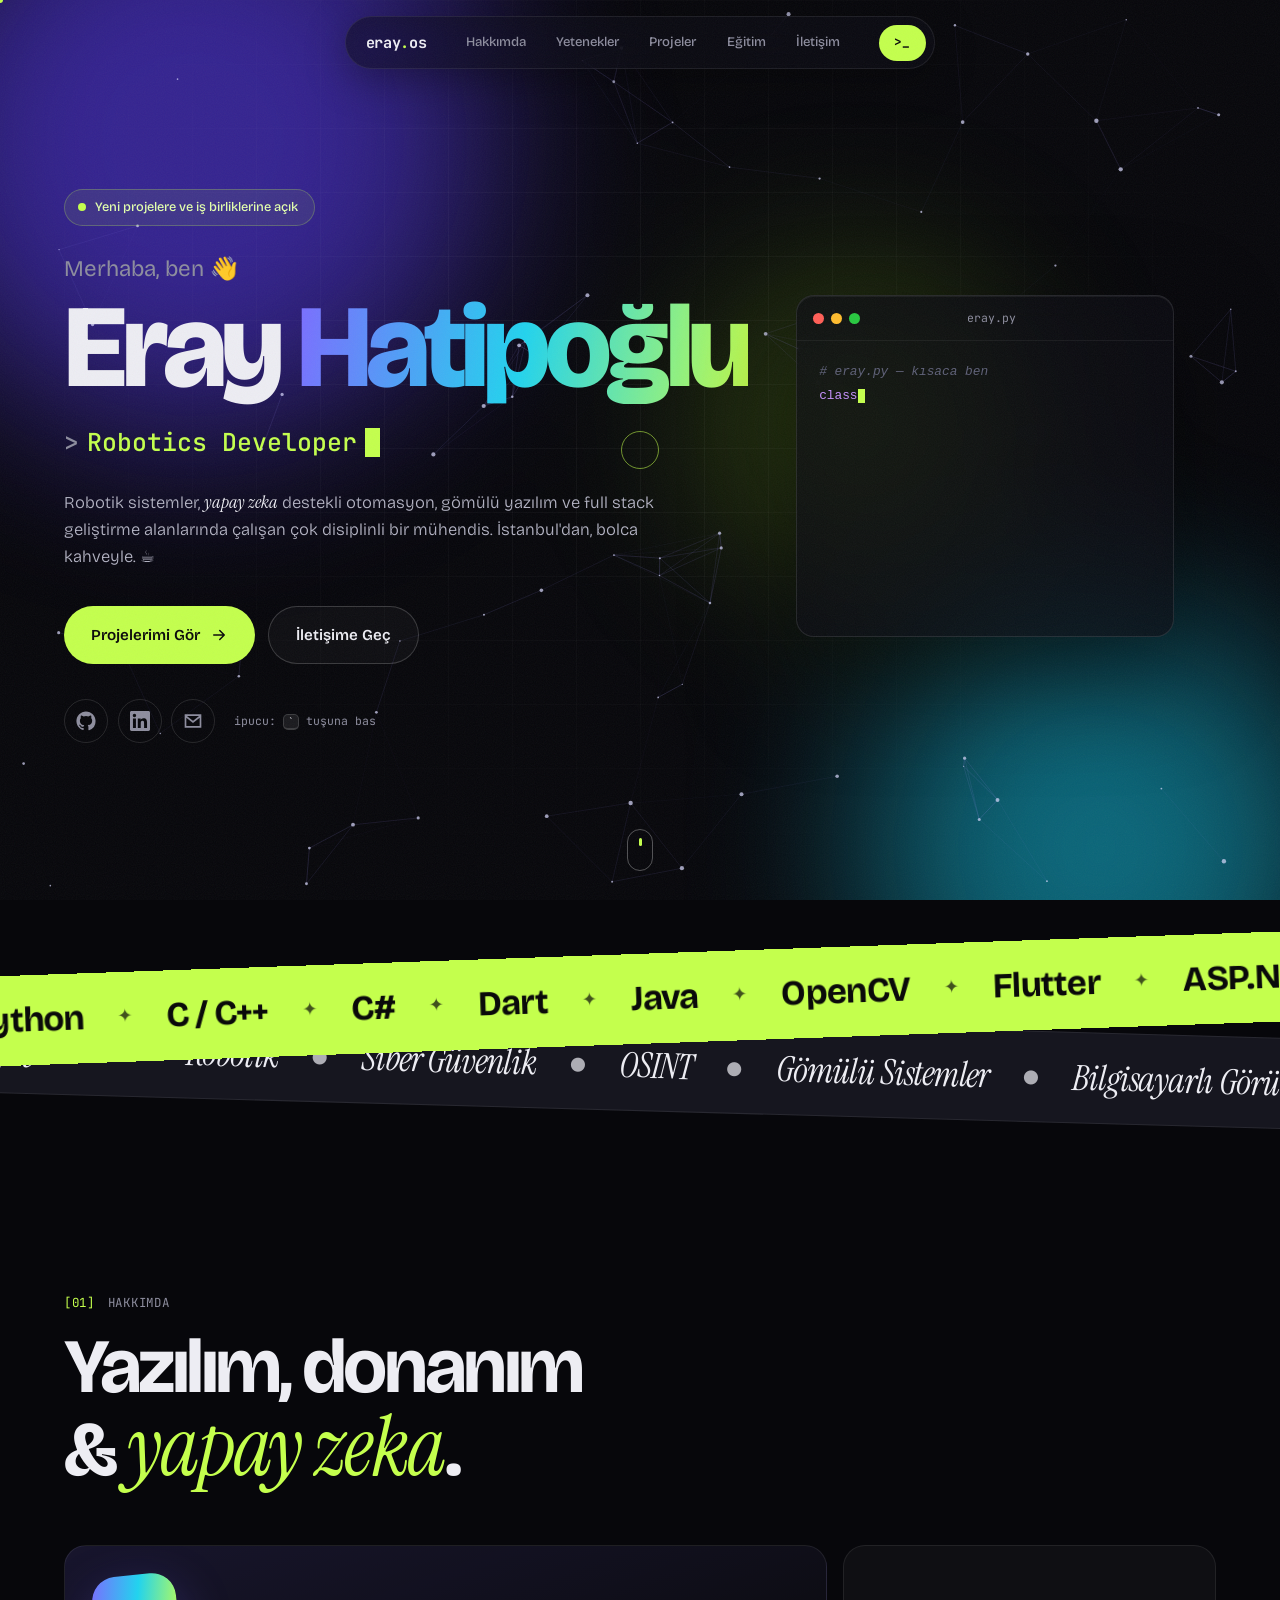
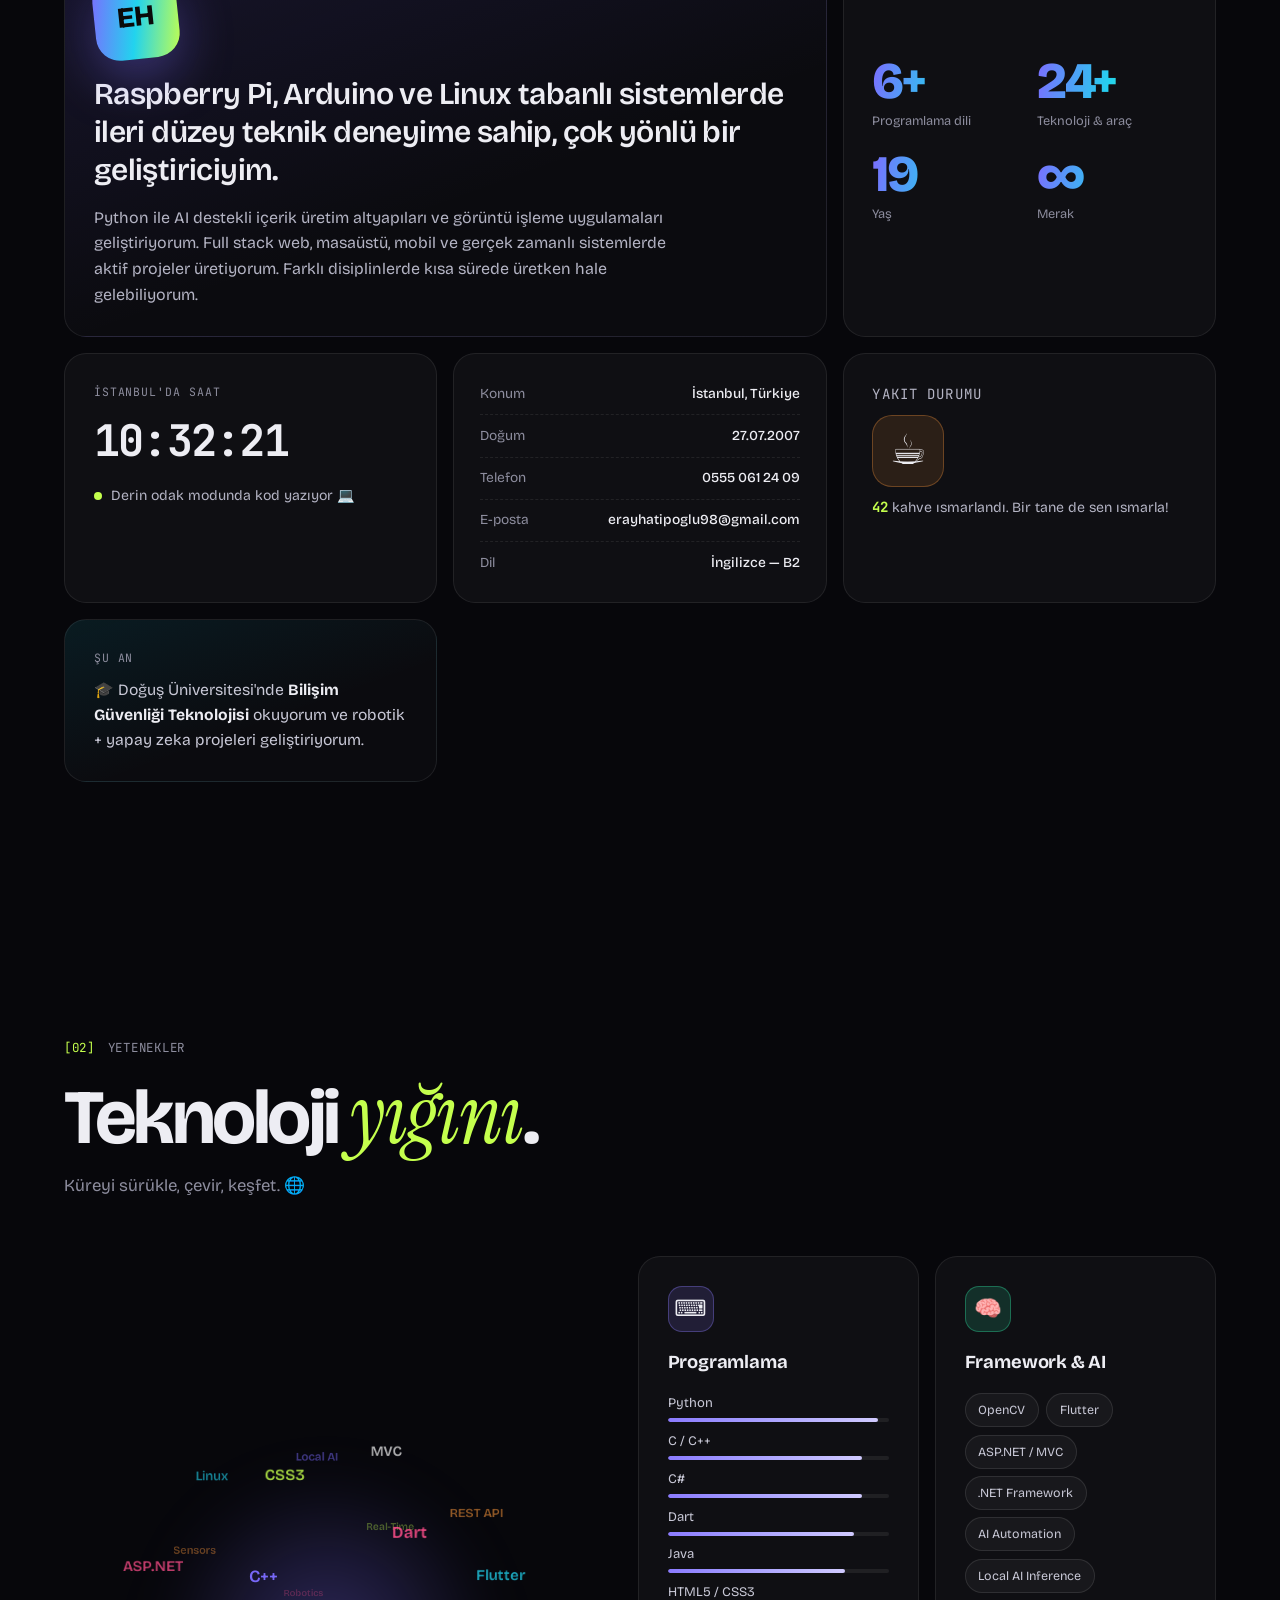
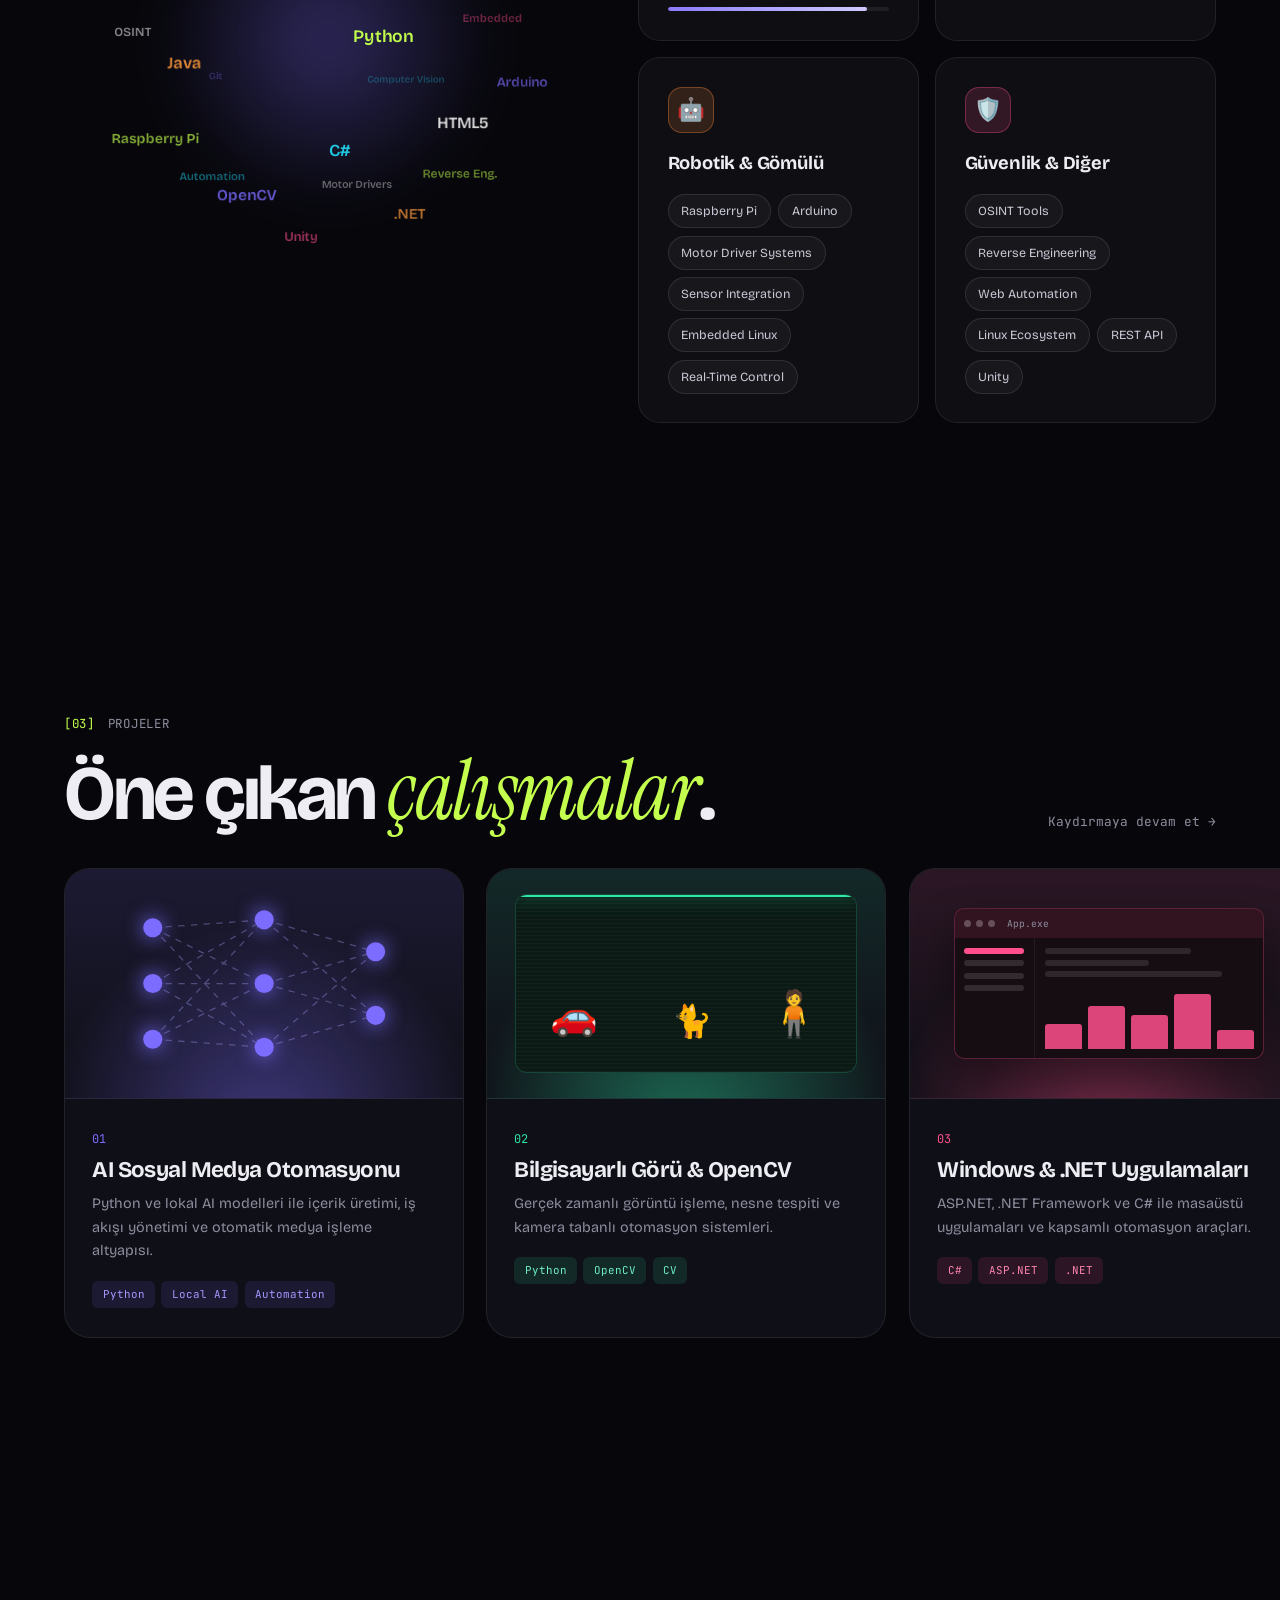
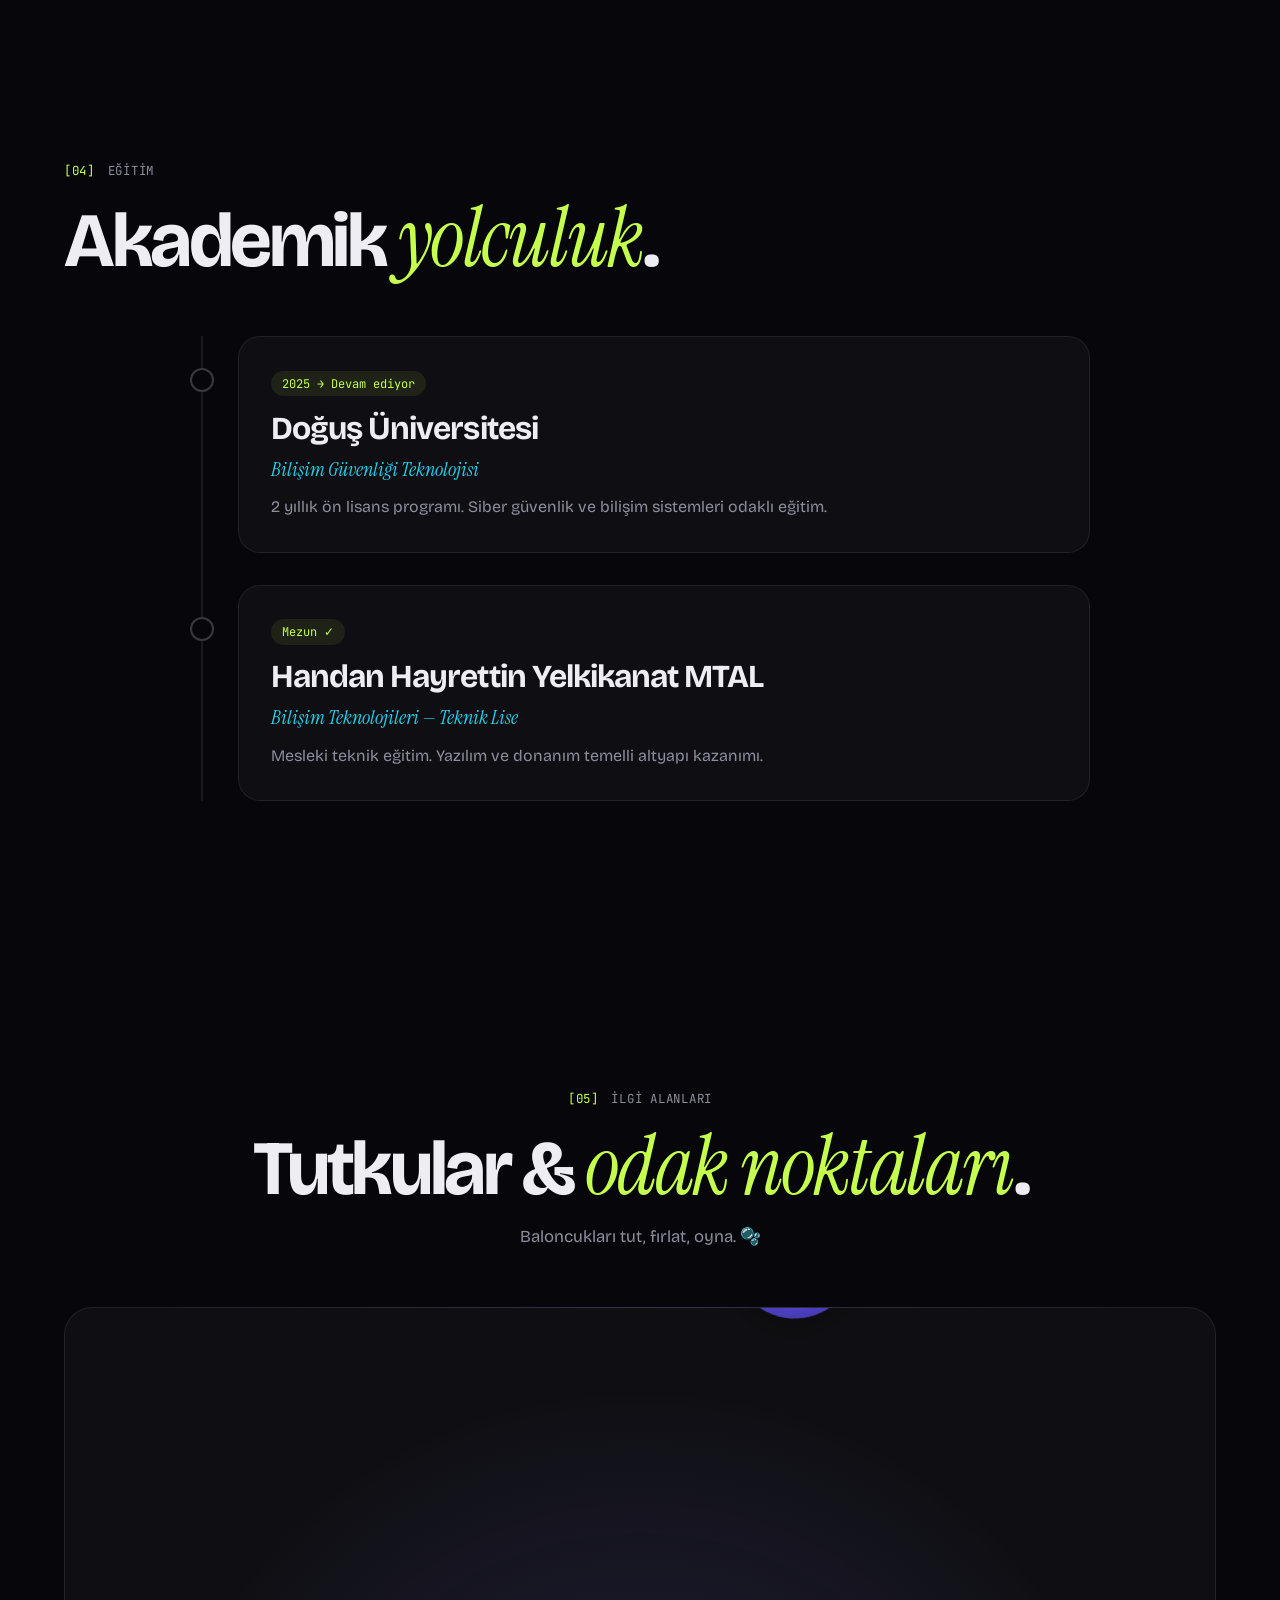
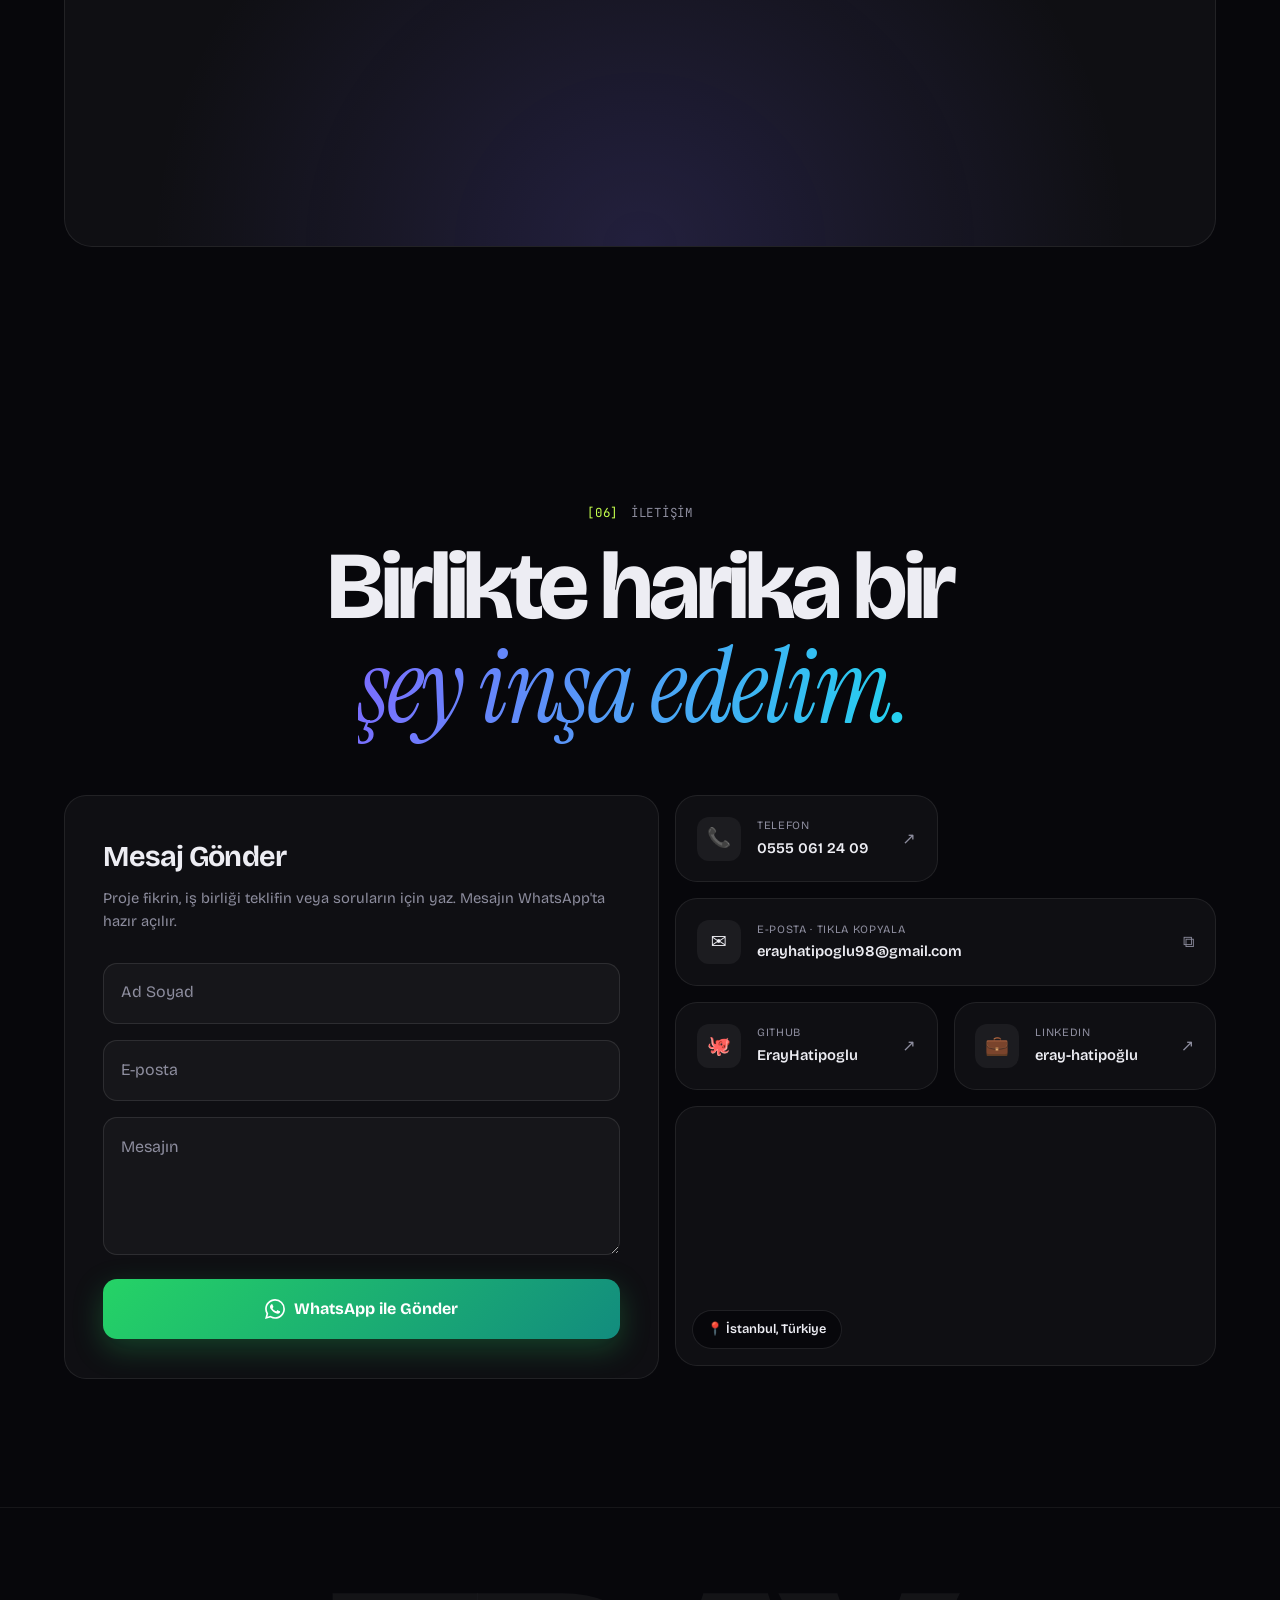
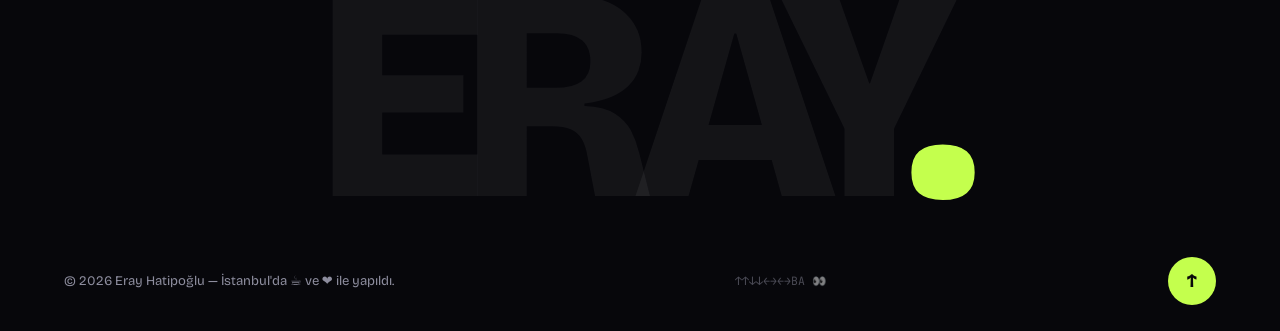
==== commit 3a5766b6: "Redesign portfolio: interactive dark theme with terminal, physics and 3D effects - Boot screen, cust" ====
--- a/index.html
+++ b/index.html
@@ -1,650 +1,397 @@
-<!DOCTYPE html>
-<html lang="tr">
-<head>
-  <meta charset="UTF-8">
-  <meta name="viewport" content="width=device-width, initial-scale=1.0">
-  <title>Eray Hatipoğlu</title>
-  <link href="https://fonts.googleapis.com/css2?family=Plus+Jakarta+Sans:ital,wght@0,300;0,400;0,500;0,600;0,700;0,800;1,300&display=swap" rel="stylesheet">
-  <style>
-    *,*::before,*::after{box-sizing:border-box;margin:0;padding:0}
-
-    :root{
-      --sand:#f8f7f4;
-      --white:#ffffff;
-      --ink:#171614;
-      --mid:#90908a;
-      --line:rgba(23,22,20,0.09);
-      --blue:#2563eb;
-      --bluelt:#dbeafe;
-    }
-
-    html{scroll-behavior:smooth}
-    body{
-      font-family:'Plus Jakarta Sans',sans-serif;color:var(--ink);overflow-x:hidden;
-      background:url('https://images.unsplash.com/photo-1680820364850-0064a0ae6d16?auto=format&fit=crop&w=3000&q=100') center/cover fixed;
-    }
-
-    /* ── NAV ── */
-    nav{
-      position:fixed;top:0;left:0;right:0;z-index:300;
-      height:60px;display:flex;align-items:center;justify-content:space-between;
-      padding:0 3.5rem;
-      background:rgba(248,247,244,0.96);backdrop-filter:blur(16px);
-      border-bottom:1px solid var(--line);
-    }
-    .logo{font-size:1.1rem;font-weight:800;letter-spacing:-0.02em;color:var(--ink);text-decoration:none}
-    .logo span{color:var(--blue)}
-    .nav-links{list-style:none;display:flex;gap:2rem}
-    .nav-links a{font-size:0.78rem;font-weight:500;letter-spacing:0.04em;color:var(--ink);text-decoration:none;opacity:.4;transition:opacity .2s}
-    .nav-links a:hover{opacity:1}
-
-
-    /* ── HERO ── */
-    #hero{
-      min-height:100vh;position:relative;
-      display:flex;flex-direction:column;justify-content:center;align-items:flex-start;
-      padding:0 3.5rem;
-      background:url('https://images.unsplash.com/photo-1680820364850-0064a0ae6d16?auto=format&fit=crop&w=3000&q=100') center/cover no-repeat fixed;
-    }
-    #hero::before{
-      content:'';position:absolute;inset:0;
-      background:linear-gradient(135deg,rgba(8,6,4,.78) 0%,rgba(8,6,4,.45) 55%,rgba(8,6,4,.2) 100%)
-    }
-    .hero-inner{position:relative;z-index:2;color:#fff;max-width:900px}
-    .hero-hello{
-      font-size:.82rem;font-weight:500;letter-spacing:.16em;text-transform:uppercase;
-      opacity:.55;margin-bottom:1.4rem;display:flex;align-items:center;gap:.7rem
-    }
-    .hero-hello::before{content:'';width:28px;height:1.5px;background:var(--blue);display:block}
-
-    /* BIG typewriter */
-    .hero-name{
-      font-size:clamp(2.8rem,7vw,5.5rem);
-      font-weight:800;line-height:1.08;letter-spacing:-.03em;
-      margin-bottom:.6rem
-    }
-    .hero-tw-block{
-      font-size:clamp(2.4rem,6vw,5rem);
-      font-weight:700;line-height:1.1;letter-spacing:-.03em;
-      margin-bottom:2rem;min-height:1.2em;
-      display:flex;align-items:center
-    }
-    #tw{padding-right:5px;transition:color .3s}
-    #tw.c0{color:#4f6ef7;border-right:3px solid #4f6ef7}
-    #tw.c1{color:#22c55e;border-right:3px solid #22c55e}
-    #tw.c2{color:#f43f5e;border-right:3px solid #f43f5e}
-    #tw.c3{color:#a855f7;border-right:3px solid #a855f7}
-    #tw.c4{color:#fb923c;border-right:3px solid #fb923c}
-    #tw.c5{color:#4f6ef7;border-right:3px solid #4f6ef7}
-    @keyframes blink{0%,100%{opacity:1}50%{opacity:0}}
-    .hero-desc{font-size:1rem;font-weight:300;opacity:.65;line-height:1.8;max-width:50ch;margin-bottom:2.4rem}
-    .hero-btns{display:flex;gap:1rem;flex-wrap:wrap}
-    .btn-prim{
-      display:inline-block;padding:.82em 2em;background:var(--blue);color:#fff;
-      font-size:.8rem;font-weight:600;letter-spacing:.06em;text-transform:uppercase;
-      text-decoration:none;border-radius:6px;transition:background .2s
-    }
-    .btn-prim:hover{background:#1d4ed8}
-    .btn-sec{
-      display:inline-block;padding:.82em 2em;
-      border:1.5px solid rgba(255,255,255,.35);color:#fff;
-      font-size:.8rem;font-weight:600;letter-spacing:.06em;text-transform:uppercase;
-      text-decoration:none;border-radius:6px;transition:all .2s
-    }
-    .btn-sec:hover{background:rgba(255,255,255,.1);border-color:rgba(255,255,255,.7)}
-
-    /* ── SLIDER ── */
-    #slider-wrap{position:relative;overflow:hidden;background:#0c0b09}
-    .slider-track{display:flex;width:500%;transition:transform .5s cubic-bezier(.65,0,.35,1)}
-    .slide{
-      width:100%;height:46rem;
-      display:grid;grid-template-columns:1.1fr .9fr;
-      align-items:center;position:relative;overflow:hidden
-    }
-    .slide-bg{position:absolute;inset:0}
-    .slide-skew{
-      position:absolute;inset:0;width:62%;left:-6%;
-      transform:skewX(5deg);transform-origin:bottom left;
-      background:rgba(0,0,0,.26)
-    }
-    .slide-skew::after{content:'';position:absolute;inset:0;background:inherit;transform:skewX(7deg)}
-    .slide-content{position:relative;z-index:2;padding:0 3rem 0 5rem;color:#fff}
-    .slide-num{font-size:5rem;font-weight:800;opacity:.05;line-height:1;margin-bottom:-.4rem;letter-spacing:-.04em}
-    .slide-tag{font-size:.65rem;font-weight:600;letter-spacing:.18em;text-transform:uppercase;opacity:.45;margin-bottom:.7rem}
-    .slide-title{font-size:2.4rem;font-weight:800;line-height:1.1;letter-spacing:-.02em;margin-bottom:1rem}
-    .slide-desc{font-size:.86rem;line-height:1.8;opacity:.55;max-width:38ch;margin-bottom:1.8rem}
-    .slide-cta{
-      display:inline-block;padding:.65em 1.8em;
-      font-size:.72rem;font-weight:600;letter-spacing:.08em;text-transform:uppercase;
-      text-decoration:none;color:#fff;border:1.5px solid rgba(255,255,255,.3);
-      border-radius:4px;transition:all .25s
-    }
-    .slide-cta:hover{background:rgba(255,255,255,.12);border-color:rgba(255,255,255,.7)}
-    .slide-vis{position:relative;z-index:2;display:flex;align-items:center;justify-content:center}
-    .slide-shape{
-      width:13rem;height:18rem;border-radius:2.5rem;
-      transform:rotate(-6deg) skewX(-4deg);position:relative
-    }
-    .slide-shape::before,.slide-shape::after{content:'';position:absolute;inset:0;border-radius:2.5rem}
-    .slide-shape::before{transform:translate(1.2rem,-1.8rem);opacity:.25}
-    .slide-shape::after{transform:translate(2.4rem,-.8rem);opacity:.15}
-
-    .s0 .slide-bg{background:#080d1a}.s0 .slide-shape,.s0 .slide-shape::before,.s0 .slide-shape::after{background:#4f6ef7}
-    .s1 .slide-bg{background:#06120d}.s1 .slide-shape,.s1 .slide-shape::before,.s1 .slide-shape::after{background:#22c55e}
-    .s2 .slide-bg{background:#130607}.s2 .slide-shape,.s2 .slide-shape::before,.s2 .slide-shape::after{background:#f43f5e}
-    .s3 .slide-bg{background:#0e0814}.s3 .slide-shape,.s3 .slide-shape::before,.s3 .slide-shape::after{background:#a855f7}
-    .s4 .slide-bg{background:#140c04}.s4 .slide-shape,.s4 .slide-shape::before,.s4 .slide-shape::after{background:#fb923c}
-
-    .s-prev,.s-next{
-      position:absolute;top:50%;transform:translateY(-50%);z-index:10;
-      width:3rem;height:3rem;cursor:pointer;
-      background:rgba(255,255,255,.07);border:1px solid rgba(255,255,255,.15);
-      color:#fff;font-size:1rem;display:flex;align-items:center;justify-content:center;
-      transition:background .2s;border-radius:4px
-    }
-    .s-prev{left:1.5rem}.s-next{right:1.5rem}
-    .s-prev:hover,.s-next:hover{background:rgba(255,255,255,.16)}
-    .s-dots{position:absolute;bottom:2rem;left:50%;transform:translateX(-50%);display:flex;gap:.6rem;z-index:10}
-    .s-dot{height:3px;width:2rem;background:rgba(255,255,255,.2);cursor:pointer;transition:all .3s;border-radius:2px}
-    .s-dot.on{background:#fff;width:3.2rem}
-
-    /* ── SECTION COMMON ── */
-    .sec-label{
-      font-size:.68rem;font-weight:700;letter-spacing:.2em;text-transform:uppercase;
-      color:var(--blue);margin-bottom:1rem;
-      display:flex;align-items:center;gap:.6rem
-    }
-    .sec-label::after{content:'';flex:1;height:1.5px;background:var(--blue);opacity:.18}
-    h2.sec-h{font-size:2.6rem;font-weight:800;line-height:1.1;letter-spacing:-.025em;margin-bottom:1.8rem}
-    h2.sec-h-light{font-size:2.6rem;font-weight:800;line-height:1.1;letter-spacing:-.025em;color:#fff;margin-bottom:2.8rem}
-
-    /* ── ABOUT ── */
-    #about{background:var(--white);padding:7rem 3.5rem;display:grid;grid-template-columns:1fr 1fr;gap:6rem;align-items:start}
-    .about-p{font-size:.92rem;line-height:1.9;color:#58564f;margin-bottom:1.1rem}
-    .ilist{display:flex;flex-direction:column;padding-top:.5rem}
-    .irow{display:flex;align-items:baseline;gap:1rem;padding:.85rem 0;border-bottom:1px solid var(--line)}
-    .ik{font-size:.65rem;font-weight:700;letter-spacing:.1em;text-transform:uppercase;color:var(--mid);min-width:82px}
-    .iv{font-size:.88rem;font-weight:400}
-    .iv a{color:var(--ink);text-decoration:none;transition:color .2s}
-    .iv a:hover{color:var(--blue)}
-
-    /* ── SKILLS ── */
-    #skills{
-      background:url('https://images.unsplash.com/photo-1680820364850-0064a0ae6d16?auto=format&fit=crop&w=3000&q=100') center/cover no-repeat fixed;
-      padding:7rem 3.5rem;position:relative
-    }
-    #skills::before{content:'';position:absolute;inset:0;background:rgba(5,4,3,.78)}
-    .skills-in{position:relative;z-index:1}
-    .skills-in .sec-label{color:#60a5fa}
-    .skills-in .sec-label::after{background:#60a5fa}
-    .sg-grid{display:grid;grid-template-columns:repeat(4,1fr);gap:2rem}
-    .sg h4{font-size:.65rem;font-weight:700;letter-spacing:.18em;text-transform:uppercase;color:#60a5fa;margin-bottom:1.2rem;padding-bottom:.6rem;border-bottom:1px solid rgba(96,165,250,.2)}
-    .sg ul{list-style:none;display:flex;flex-direction:column;gap:.55rem}
-    .sg li{font-size:.84rem;color:rgba(255,255,255,.55);display:flex;align-items:center;gap:.6rem}
-    .sg li::before{content:'';width:4px;height:4px;border-radius:50%;background:#60a5fa;flex-shrink:0}
-
-    /* ── PROJECTS ── */
-    #projects{background:var(--sand);padding:7rem 3.5rem}
-    .ph{margin-bottom:3rem}
-    .pgrid{display:grid;grid-template-columns:repeat(3,1fr);gap:1.5px;background:var(--line);border:1.5px solid var(--line)}
-    .pc{background:var(--white);padding:2.2rem;transition:background .3s}
-    .pc:hover{background:var(--ink)}
-    .pn{font-size:3rem;font-weight:800;color:rgba(0,0,0,.04);line-height:1;margin-bottom:1rem;letter-spacing:-.04em;transition:color .3s}
-    .pc:hover .pn{color:rgba(255,255,255,.05)}
-    .pt{font-size:.9rem;font-weight:700;margin-bottom:.6rem;transition:color .3s}
-    .pc:hover .pt{color:#fff}
-    .pd{font-size:.8rem;line-height:1.75;color:var(--mid);transition:color .3s}
-    .pc:hover .pd{color:rgba(255,255,255,.45)}
-    .ptags{display:flex;flex-wrap:wrap;gap:.35rem;margin-top:1.2rem}
-    .ptg{font-size:.6rem;font-weight:600;letter-spacing:.08em;text-transform:uppercase;padding:.22em .65em;border:1px solid var(--line);color:var(--mid);transition:all .3s;border-radius:3px}
-    .pc:hover .ptg{border-color:rgba(255,255,255,.14);color:rgba(255,255,255,.35)}
-
-    /* ── EDUCATION ── */
-    #education{background:var(--white);padding:7rem 3.5rem;display:grid;grid-template-columns:1fr 1.5fr;gap:6rem}
-    .edu-list{display:flex;flex-direction:column}
-    .edu-row{display:grid;grid-template-columns:52px 1fr;gap:1.8rem;padding:2rem 0;border-bottom:1px solid var(--line);align-items:start}
-    .edu-yr{font-size:.76rem;font-weight:700;color:var(--blue);writing-mode:vertical-lr;letter-spacing:.06em;margin-top:3px}
-    .edu-school{font-size:1rem;font-weight:700;margin-bottom:.2rem}
-    .edu-field{font-size:.7rem;font-weight:700;letter-spacing:.1em;text-transform:uppercase;color:var(--blue);margin-bottom:.55rem}
-    .edu-desc{font-size:.82rem;color:var(--mid);line-height:1.7}
-
-    /* ── INTERESTS ── */
-    #interests{background:rgba(23,22,20,0.72);backdrop-filter:blur(10px);padding:5rem 3.5rem;display:flex;flex-direction:column;align-items:center;text-align:center}
-    .int-label{font-size:.65rem;font-weight:700;letter-spacing:.2em;text-transform:uppercase;color:#60a5fa;margin-bottom:.8rem}
-    h2.int-title{font-size:2.4rem;font-weight:800;letter-spacing:-.025em;color:#fff;margin-bottom:2.5rem}
-    .itags{display:flex;flex-wrap:wrap;justify-content:center;gap:.55rem;max-width:680px}
-    .itag{font-size:.7rem;font-weight:600;letter-spacing:.08em;text-transform:uppercase;padding:.5em 1.1em;border:1px solid rgba(96,165,250,.25);color:rgba(255,255,255,.48);transition:all .2s;cursor:default;border-radius:4px}
-    .itag:hover{border-color:#60a5fa;color:#60a5fa}
-
-    /* ── FOOTER (contact + map) ── */
-    #footer-block{background:var(--white)}
-
-    /* contact strip */
-    .footer-contact{
-      display:grid;grid-template-columns:1fr 1fr;gap:0;
-      border-top:1px solid var(--line)
-    }
-    .fc-form{padding:4.5rem 3.5rem;border-right:1px solid var(--line)}
-    .fc-form h3{font-size:1.8rem;font-weight:800;letter-spacing:-.025em;margin-bottom:.4rem}
-    .fc-form>p{font-size:.88rem;color:var(--mid);margin-bottom:2.2rem;line-height:1.7}
-    .form-row{display:flex;flex-direction:column;gap:.45rem;margin-bottom:1.1rem}
-    .form-row label{font-size:.65rem;font-weight:700;letter-spacing:.12em;text-transform:uppercase;color:var(--mid)}
-    .form-row input,.form-row textarea{
-      width:100%;padding:.85em 1.1em;
-      border:1.5px solid rgba(23,22,20,.1);
-      background:rgba(248,247,244,.7);
-      font-family:inherit;font-size:.9rem;color:var(--ink);
-      border-radius:10px;outline:none;transition:border-color .2s,background .2s,box-shadow .2s;resize:none
-    }
-    .form-row input:focus,.form-row textarea:focus{
-      border-color:var(--blue);background:#fff;
-      box-shadow:0 0 0 4px rgba(37,99,235,.08)
-    }
-    .form-row textarea{height:120px}
-    .form-submit{
-      width:100%;padding:1em 1.4em;margin-top:.8rem;
-      background:linear-gradient(135deg,#25d366 0%,#128c7e 100%);
-      color:#fff;font-family:inherit;font-size:.85rem;font-weight:700;
-      letter-spacing:.06em;text-transform:uppercase;
-      border:none;border-radius:10px;cursor:pointer;
-      display:flex;align-items:center;justify-content:center;gap:.6rem;
-      box-shadow:0 4px 18px rgba(37,211,102,.3);
-      transition:transform .15s,box-shadow .15s
-    }
-    .form-submit:hover{transform:translateY(-2px);box-shadow:0 8px 28px rgba(37,211,102,.45)}
-    .form-submit:active{transform:translateY(0)}
-    .wa-note{font-size:.72rem;color:var(--mid);text-align:center;margin-top:.6rem;line-height:1.5}
-
-    .fc-info{padding:4.5rem 3.5rem;display:flex;flex-direction:column;gap:2rem}
-    .fc-info h3{font-size:1.6rem;font-weight:800;letter-spacing:-.02em;margin-bottom:.2rem}
-    .fc-info p{font-size:.88rem;color:var(--mid);line-height:1.7;margin-bottom:1.5rem}
-    .ci-item{display:flex;align-items:flex-start;gap:1rem}
-    .ci-icon{
-      width:40px;height:40px;border-radius:8px;background:var(--bluelt);
-      display:flex;align-items:center;justify-content:center;flex-shrink:0;
-      font-size:1.1rem
-    }
-    .ci-label{font-size:.65rem;font-weight:700;letter-spacing:.1em;text-transform:uppercase;color:var(--mid);margin-bottom:.2rem}
-    .ci-val{font-size:.88rem;font-weight:500}
-    .ci-val a{color:var(--ink);text-decoration:none;transition:color .2s}
-    .ci-val a:hover{color:var(--blue)}
-
-    /* social row */
-    .social-row{display:flex;gap:.6rem;margin-top:.5rem}
-    .social-pill{
-      display:inline-flex;align-items:center;gap:.4rem;
-      padding:.45em 1em;border-radius:20px;
-      background:var(--sand);border:1px solid var(--line);
-      font-size:.7rem;font-weight:600;color:var(--ink);text-decoration:none;
-      transition:all .2s
-    }
-    .social-pill:hover{background:var(--blue);color:#fff;border-color:var(--blue)}
-
-    /* map */
-    #map-section{position:relative}
-    #map-section iframe{display:block;width:100%;height:400px;border:0;filter:saturate(.75)}
-
-    /* footer bar */
-    .footer-bar{
-      background:var(--ink);color:rgba(255,255,255,.3);
-      padding:1.4rem 3.5rem;display:flex;justify-content:space-between;align-items:center;
-      font-size:.7rem;letter-spacing:.06em
-    }
-    .footer-bar a{color:rgba(255,255,255,.4);text-decoration:none}
-    .footer-bar a:hover{color:#fff}
-
-    @media(max-width:900px){
-      nav{padding:0 1.5rem}.nav-links,.nav-cta{display:none}
-      #hero{padding:0 1.5rem}
-      #about,#education,.footer-contact{grid-template-columns:1fr;gap:0}
-      .fc-form,.fc-info{padding:3rem 1.5rem}
-      .fc-form{border-right:none;border-bottom:1px solid var(--line)}
-      #skills,#projects,#interests,#contact{padding:4.5rem 1.5rem}
-      .sg-grid,.pgrid{grid-template-columns:1fr}
-      .slide{grid-template-columns:1fr}
-      .slide-vis{display:none}
-      .slide-content{padding:3rem 2rem}
-      .footer-bar{padding:1.2rem 1.5rem;flex-direction:column;gap:.3rem;text-align:center}
-    }
-  </style>
-</head>
-<body>
-
-<!-- NAV -->
-<nav>
-  <a href="#hero" class="logo">Eray<span>.</span></a>
-  <ul class="nav-links">
-    <li><a href="#about">Hakkımda</a></li>
-    <li><a href="#skills">Yetenekler</a></li>
-    <li><a href="#projects">Projeler</a></li>
-    <li><a href="#education">Eğitim</a></li>
-    <li><a href="#footer-block">İletişim</a></li>
-  </ul>
-
-</nav>
-
-<!-- HERO -->
-<section id="hero">
-  <div class="hero-inner">
-    <p class="hero-hello">Developer & Engineer — İstanbul, TR</p>
-    <h1 class="hero-name">Eray Hatipoğlu</h1>
-    <div class="hero-tw-block"><span id="tw"></span></div>
-    <p class="hero-desc">Robotik sistemler, yapay zeka destekli otomasyon, gömülü yazılım ve full stack geliştirme alanlarında çok disiplinli bir mühendis.</p>
-    <div class="hero-btns">
-      <a href="#about" class="btn-prim">Hakkımda</a>
-      <a href="#footer-block" class="btn-sec">İletişime Geç</a>
-    </div>
-  </div>
-</section>
-
-<!-- SLIDER -->
-<div id="slider-wrap">
-  <div class="slider-track" id="sliderTrack">
-    <div class="slide s0">
-      <div class="slide-bg"></div><div class="slide-skew"></div>
-      <div class="slide-content">
-        <div class="slide-num">01</div>
-        <p class="slide-tag">Proje — AI</p>
-        <h2 class="slide-title">Sosyal Medya<br>Otomasyon Sistemi</h2>
-        <p class="slide-desc">Python ve lokal AI modelleri ile içerik üretimi, iş akışı yönetimi ve otomatik medya işleme altyapısı.</p>
-        <a href="#projects" class="slide-cta">İncele →</a>
-      </div>
-      <div class="slide-vis"><div class="slide-shape"></div></div>
-    </div>
-    <div class="slide s1">
-      <div class="slide-bg"></div><div class="slide-skew"></div>
-      <div class="slide-content">
-        <div class="slide-num">02</div>
-        <p class="slide-tag">Proje — Computer Vision</p>
-        <h2 class="slide-title">Bilgisayarlı Görü<br>& OpenCV</h2>
-        <p class="slide-desc">Gerçek zamanlı görüntü işleme, nesne tespiti ve kamera tabanlı otomasyon sistemleri geliştirme.</p>
-        <a href="#projects" class="slide-cta">İncele →</a>
-      </div>
-      <div class="slide-vis"><div class="slide-shape"></div></div>
-    </div>
-    <div class="slide s2">
-      <div class="slide-bg"></div><div class="slide-skew"></div>
-      <div class="slide-content">
-        <div class="slide-num">03</div>
-        <p class="slide-tag">Proje — .NET</p>
-        <h2 class="slide-title">Windows & .NET<br>Uygulamaları</h2>
-        <p class="slide-desc">ASP.NET, .NET Framework ve C# ile masaüstü uygulamaları ve kapsamlı otomasyon araçları.</p>
-        <a href="#projects" class="slide-cta">İncele →</a>
-      </div>
-      <div class="slide-vis"><div class="slide-shape"></div></div>
-    </div>
-    <div class="slide s3">
-      <div class="slide-bg"></div><div class="slide-skew"></div>
-      <div class="slide-content">
-        <div class="slide-num">04</div>
-        <p class="slide-tag">Proje — Mobile</p>
-        <h2 class="slide-title">Flutter Mobil<br>Uygulama</h2>
-        <p class="slide-desc">Dart ve Flutter ile çapraz platform modern mobil uygulamalar ve performanslı UI/UX geliştirme.</p>
-        <a href="#projects" class="slide-cta">İncele →</a>
-      </div>
-      <div class="slide-vis"><div class="slide-shape"></div></div>
-    </div>
-    <div class="slide s4">
-      <div class="slide-bg"></div><div class="slide-skew"></div>
-      <div class="slide-content">
-        <div class="slide-num">05</div>
-        <p class="slide-tag">Proje — Embedded</p>
-        <h2 class="slide-title">Raspberry Pi &<br>Arduino Sistemleri</h2>
-        <p class="slide-desc">Sensör entegrasyonu, motor sürücü sistemleri ve gerçek zamanlı gömülü Linux geliştirme.</p>
-        <a href="#projects" class="slide-cta">İncele →</a>
-      </div>
-      <div class="slide-vis"><div class="slide-shape"></div></div>
-    </div>
-  </div>
-  <button class="s-prev" id="sPrev">&#8592;</button>
-  <button class="s-next" id="sNext">&#8594;</button>
-  <div class="s-dots" id="sDots">
-    <div class="s-dot on" data-i="0"></div>
-    <div class="s-dot" data-i="1"></div>
-    <div class="s-dot" data-i="2"></div>
-    <div class="s-dot" data-i="3"></div>
-    <div class="s-dot" data-i="4"></div>
-  </div>
-</div>
-
-<!-- ABOUT -->
-<section id="about">
-  <div>
-    <p class="sec-label">Hakkımda</p>
-    <h2 class="sec-h">Yazılım,<br>Donanım &<br>Yapay Zeka.</h2>
-    <p class="about-p">Raspberry Pi, Arduino ve Linux tabanlı sistemlerde ileri düzey teknik deneyime sahip çok yönlü bir geliştiriciyim. Python ile AI destekli içerik üretim altyapıları ve görüntü işleme uygulamaları geliştiriyorum.</p>
-    <p class="about-p">Full stack web, masaüstü, mobil ve gerçek zamanlı sistemlerde aktif projeler üretiyorum. Farklı disiplinlerde kısa sürede üretken hale gelebiliyorum.</p>
-  </div>
-  <div class="ilist">
-    <div class="irow"><span class="ik">Doğum</span><span class="iv">27.07.2007</span></div>
-    <div class="irow"><span class="ik">Konum</span><span class="iv">İstanbul, Türkiye</span></div>
-    <div class="irow"><span class="ik">Telefon</span><span class="iv">0555 061 24 09</span></div>
-    <div class="irow"><span class="ik">E-posta</span><span class="iv"><a href="mailto:erayhatipoglu98@gmail.com">erayhatipoglu98@gmail.com</a></span></div>
-    <div class="irow"><span class="ik">LinkedIn</span><span class="iv"><a href="https://linkedin.com/in/eray-hatipoğlu-8ba690410" target="_blank">linkedin.com/in/eray-hatipoğlu</a></span></div>
-    <div class="irow"><span class="ik">GitHub</span><span class="iv"><a href="https://github.com/ErayHatipoglu" target="_blank">github.com/ErayHatipoglu</a></span></div>
-    <div class="irow"><span class="ik">Dil</span><span class="iv">İngilizce — B2</span></div>
-  </div>
-</section>
-
-<!-- SKILLS -->
-<section id="skills">
-  <div class="skills-in">
-    <p class="sec-label">Teknik Yetenekler</p>
-    <h2 class="sec-h-light">Teknoloji Yığını</h2>
-    <div class="sg-grid">
-      <div class="sg"><h4>Programlama</h4><ul>
-        <li>Python — İleri</li><li>C / C++ — İleri</li>
-        <li>C# — İleri</li><li>Dart — İleri</li>
-        <li>Java — İleri</li><li>HTML5 / CSS3 — İleri</li>
-      </ul></div>
-      <div class="sg"><h4>Framework & AI</h4><ul>
-        <li>OpenCV</li><li>Flutter</li>
-        <li>ASP.NET / MVC</li><li>.NET Framework</li>
-        <li>AI Automation</li><li>Local AI Inference</li>
-      </ul></div>
-      <div class="sg"><h4>Robotik & Gömülü</h4><ul>
-        <li>Raspberry Pi</li><li>Arduino</li>
-        <li>Motor Driver Systems</li><li>Sensor Integration</li>
-        <li>Embedded Linux</li><li>Real-Time Control</li>
-      </ul></div>
-      <div class="sg"><h4>Güvenlik & Diğer</h4><ul>
-        <li>OSINT Tools</li><li>Reverse Engineering</li>
-        <li>Web Automation</li><li>Linux Ecosystem</li>
-        <li>REST API</li><li>Unity</li>
-      </ul></div>
-    </div>
-  </div>
-</section>
-
-<!-- PROJECTS -->
-<section id="projects">
-  <div class="ph">
-    <p class="sec-label">Projeler</p>
-    <h2 class="sec-h">Öne Çıkan Çalışmalar</h2>
-  </div>
-  <div class="pgrid">
-    <div class="pc"><div class="pn">01</div><div class="pt">AI Sosyal Medya Otomasyonu</div><p class="pd">Python ve lokal AI modelleri ile içerik üretimi ve iş akışı yönetimi. Otomatik medya işleme.</p><div class="ptags"><span class="ptg">Python</span><span class="ptg">Local AI</span><span class="ptg">Automation</span></div></div>
-    <div class="pc"><div class="pn">02</div><div class="pt">Bilgisayarlı Görü & OpenCV</div><p class="pd">Gerçek zamanlı görüntü işleme ve otomasyon. Kamera tabanlı sistem geliştirme.</p><div class="ptags"><span class="ptg">Python</span><span class="ptg">OpenCV</span><span class="ptg">CV</span></div></div>
-    <div class="pc"><div class="pn">03</div><div class="pt">Windows & .NET Uygulamaları</div><p class="pd">ASP.NET, .NET Framework ve C# ile masaüstü uygulama ve otomasyon araçları.</p><div class="ptags"><span class="ptg">C#</span><span class="ptg">ASP.NET</span><span class="ptg">.NET</span></div></div>
-    <div class="pc"><div class="pn">04</div><div class="pt">Full Stack Web Projeleri</div><p class="pd">Modern arayüzlere sahip yüksek performanslı web siteleri. Uçtan uca geliştirme.</p><div class="ptags"><span class="ptg">ASP.NET MVC</span><span class="ptg">HTML/CSS</span><span class="ptg">JS</span></div></div>
-    <div class="pc"><div class="pn">05</div><div class="pt">Flutter Mobil Uygulama</div><p class="pd">Dart ve Flutter ile cross-platform modern mobil uygulamalar ve UI/UX geliştirme.</p><div class="ptags"><span class="ptg">Flutter</span><span class="ptg">Dart</span><span class="ptg">Mobile</span></div></div>
-    <div class="pc"><div class="pn">06</div><div class="pt">Raspberry Pi & Arduino</div><p class="pd">Sensör entegrasyonu, donanım kontrolü ve gerçek zamanlı sistem geliştirme.</p><div class="ptags"><span class="ptg">Raspberry Pi</span><span class="ptg">Arduino</span><span class="ptg">Embedded</span></div></div>
-  </div>
-</section>
-
-<!-- EDUCATION -->
-<section id="education">
-  <div>
-    <p class="sec-label">Eğitim</p>
-    <h2 class="sec-h">Akademik<br>Geçmiş</h2>
-  </div>
-  <div class="edu-list">
-    <div class="edu-row">
-      <span class="edu-yr">2025→</span>
-      <div>
-        <div class="edu-school">Doğuş Üniversitesi</div>
-        <div class="edu-field">Bilişim Güvenliği Teknolojisi</div>
-        <div class="edu-desc">2 yıllık ön lisans programı. Siber güvenlik ve bilişim sistemleri odaklı eğitim.</div>
-      </div>
-    </div>
-    <div class="edu-row">
-      <span class="edu-yr">Mezun</span>
-      <div>
-        <div class="edu-school">Handan Hayrettin Yelkikanat MTAL</div>
-        <div class="edu-field">Bilişim Teknolojileri — Teknik Lise</div>
-        <div class="edu-desc">Mesleki teknik eğitim. Yazılım ve donanım temelli altyapı kazanımı.</div>
-      </div>
-    </div>
-  </div>
-</section>
-
-<!-- INTERESTS -->
-<section id="interests">
-  <p class="int-label">İlgi Alanları</p>
-  <h2 class="int-title">Tutkular & Odak Noktaları</h2>
-  <div class="itags">
-    <span class="itag">Yapay Zeka</span><span class="itag">Robotik</span>
-    <span class="itag">Siber Güvenlik</span><span class="itag">OSINT</span>
-    <span class="itag">Linux</span><span class="itag">Reverse Engineering</span>
-    <span class="itag">Embedded Systems</span><span class="itag">Bilgisayarlı Görü</span>
-    <span class="itag">Otomasyon</span><span class="itag">Donanım Geliştirme</span>
-  </div>
-</section>
-
-<!-- FOOTER: CONTACT + MAP -->
-<div id="footer-block">
-
-  <!-- Contact strip -->
-  <div class="footer-contact">
-
-    <!-- Form -->
-    <div class="fc-form">
-      <h3>Mesaj Gönder</h3>
-      <p>Proje fikrinizi, iş birliği teklifinizi veya sorularınızı buradan iletebilirsiniz.</p>
-      <div class="form-row">
-        <label>Ad Soyad</label>
-        <input id="waName" type="text" placeholder="Adınız Soyadınız">
-      </div>
-      <div class="form-row">
-        <label>E-posta</label>
-        <input id="waEmail" type="email" placeholder="ornek@mail.com">
-      </div>
-      <div class="form-row">
-        <label>Mesaj</label>
-        <textarea id="waMsg" placeholder="Projenizi veya sorunuzu kısaca anlatın..."></textarea>
-      </div>
-      <button class="form-submit" id="waBtn">
-        <svg width="19" height="19" viewBox="0 0 24 24" fill="currentColor"><path d="M17.472 14.382c-.297-.149-1.758-.867-2.03-.967-.273-.099-.471-.148-.67.15-.197.297-.767.966-.94 1.164-.173.199-.347.223-.644.075-.297-.15-1.255-.463-2.39-1.475-.883-.788-1.48-1.761-1.653-2.059-.173-.297-.018-.458.13-.606.134-.133.298-.347.446-.52.149-.174.198-.298.298-.497.099-.198.05-.371-.025-.52-.075-.149-.669-1.612-.916-2.207-.242-.579-.487-.5-.669-.51-.173-.008-.371-.01-.57-.01-.198 0-.52.074-.792.372-.272.297-1.04 1.016-1.04 2.479 0 1.462 1.065 2.875 1.213 3.074.149.198 2.096 3.2 5.077 4.487.709.306 1.262.489 1.694.625.712.227 1.36.195 1.871.118.571-.085 1.758-.719 2.006-1.413.248-.694.248-1.289.173-1.413-.074-.124-.272-.198-.57-.347m-5.421 7.403h-.004a9.87 9.87 0 01-5.031-1.378l-.361-.214-3.741.982.998-3.648-.235-.374a9.86 9.86 0 01-1.51-5.26c.001-5.45 4.436-9.884 9.888-9.884 2.64 0 5.122 1.03 6.988 2.898a9.825 9.825 0 012.893 6.994c-.003 5.45-4.437 9.884-9.885 9.884m8.413-18.297A11.815 11.815 0 0012.05 0C5.495 0 .16 5.335.157 11.892c0 2.096.547 4.142 1.588 5.945L.057 24l6.305-1.654a11.882 11.882 0 005.683 1.448h.005c6.554 0 11.89-5.335 11.893-11.893a11.821 11.821 0 00-3.48-8.413z"/></svg>
-        WhatsApp ile Gönder
-      </button>
-      <p class="wa-note">Butona tıklanınca WhatsApp açılır, mesajınız hazır gelir.</p>
-    </div>
-
-    <!-- Info -->
-    <div class="fc-info">
-      <div>
-        <h3>İletişime Geç</h3>
-        <p>Yeni projeler, iş birlikleri veya teknik sorularınız için ulaşabilirsiniz.</p>
-      </div>
-      <div class="ci-item">
-        <div class="ci-icon">📍</div>
-        <div>
-          <div class="ci-label">Konum</div>
-          <div class="ci-val">İstanbul, Türkiye</div>
-        </div>
-      </div>
-      <div class="ci-item">
-        <div class="ci-icon">📞</div>
-        <div>
-          <div class="ci-label">Telefon</div>
-          <div class="ci-val"><a href="tel:+905550612409">0555 061 24 09</a></div>
-        </div>
-      </div>
-      <div class="ci-item">
-        <div class="ci-icon">✉️</div>
-        <div>
-          <div class="ci-label">E-posta</div>
-          <div class="ci-val"><a href="mailto:erayhatipoglu98@gmail.com">erayhatipoglu98@gmail.com</a></div>
-        </div>
-      </div>
-      <div>
-        <div class="ci-label" style="margin-bottom:.8rem">Sosyal Medya</div>
-        <div class="social-row">
-          <a href="https://github.com/ErayHatipoglu" target="_blank" class="social-pill">🐙 GitHub</a>
-          <a href="https://linkedin.com/in/eray-hatipoğlu-8ba690410" target="_blank" class="social-pill">💼 LinkedIn</a>
-        </div>
-      </div>
-    </div>
-
-  </div>
-
-  <!-- Map -->
-  <div id="map-section">
-    <iframe
-      src="https://www.google.com/maps/embed?pb=!1m18!1m12!1m3!1d192697.74115498895!2d28.872396!3d41.0050948!2m3!1f0!2f0!3f0!3m2!1i1024!2i768!4f13.1!3m3!1m2!1s0x14caa7040068086b%3A0xe1ccfe98bc01b0d0!2zSXN0YW5idWwsIFTDvHJraXll!5e0!3m2!1str!2str!4v1700000000000"
-      allowfullscreen="" loading="lazy" referrerpolicy="no-referrer-when-downgrade">
-    </iframe>
-  </div>
-
-  <!-- Footer bar -->
-  <div class="footer-bar">
-    <span>© 2025 Eray Hatipoğlu — Tüm hakları saklıdır.</span>
-    <span><a href="mailto:erayhatipoglu98@gmail.com">erayhatipoglu98@gmail.com</a></span>
-  </div>
-
-</div>
-
-<script>
-  // Typewriter — her rolle farklı renk
-  const roles=["Robotics Developer","AI Automation Engineer","Embedded Systems Developer","Full Stack Developer","Computer Vision Developer","Cyber Security Researcher"];
-  const colors=["c0","c1","c2","c3","c4","c0","c1"];
-  let ri=0,ci=0,del=false;
-  const tw=document.getElementById('tw');
-  function applyColor(){tw.className=colors[ri%colors.length];}
-  applyColor();
-  function type(){
-    const cur=roles[ri];
-    tw.textContent=del?cur.slice(0,ci--):cur.slice(0,ci++);
-    let d=del?42:80;
-    if(!del&&ci===cur.length+1){d=1800;del=true;}
-    else if(del&&ci===0){del=false;ri=(ri+1)%roles.length;applyColor();d=350;}
-    setTimeout(type,d);
-  }
-  type();
-
-  // WhatsApp form — ad + mail + mesaj
-  document.getElementById('waBtn').addEventListener('click',function(){
-    const name  = document.getElementById('waName').value.trim();
-    const email = document.getElementById('waEmail').value.trim();
-    const msg   = document.getElementById('waMsg').value.trim();
-    if(!name && !msg){ alert('Lütfen en az adınızı veya mesajınızı yazın.'); return; }
-    const phone = '905550612409';
-    let text = '';
-    if(name)  text += '*Ad:* ' + name + '\n';
-    if(email) text += '*E-posta:* ' + email + '\n';
-    if(text)  text += '\n';
-    if(msg)   text += '*Mesaj:* ' + msg;
-    window.open('https://wa.me/' + phone + '?text=' + encodeURIComponent(text.trim()), '_blank');
-  });
-
-  // Slider
-  const track=document.getElementById('sliderTrack');
-  const dots=document.querySelectorAll('.s-dot');
-  let idx=0,N=5,tim;
-  const go=n=>{idx=(n+N)%N;track.style.transform=`translateX(-${idx*20}%)`;dots.forEach((d,i)=>d.classList.toggle('on',i===idx));};
-  const rst=()=>{clearInterval(tim);tim=setInterval(()=>go(idx+1),4200);};
-  document.getElementById('sNext').onclick=()=>{go(idx+1);rst();};
-  document.getElementById('sPrev').onclick=()=>{go(idx-1);rst();};
-  dots.forEach(d=>d.addEventListener('click',()=>{go(+d.dataset.i);rst();}));
-  let tx=0;
-  track.addEventListener('touchstart',e=>tx=e.touches[0].clientX);
-  track.addEventListener('touchend',e=>{const dx=tx-e.changedTouches[0].clientX;if(Math.abs(dx)>50){dx>0?go(idx+1):go(idx-1);rst();}});
-  tim=setInterval(()=>go(idx+1),4200);
-
-  // Nav shadow
-  const nav=document.querySelector('nav');
-  window.addEventListener('scroll',()=>nav.style.boxShadow=window.scrollY>30?'0 2px 24px rgba(0,0,0,0.07)':'none');
-</script>
-
-</body>
-</html>+<!DOCTYPE html>
+<html lang="tr">
+<head>
+  <meta charset="UTF-8">
+  <meta name="viewport" content="width=device-width, initial-scale=1.0">
+  <title>Eray Hatipoğlu — Robotik, Yapay Zeka & Yazılım</title>
+  <meta name="description" content="Eray Hatipoğlu — İstanbul'da robotik, yapay zeka destekli otomasyon, gömülü sistemler ve full stack geliştirme üzerine çalışan çok disiplinli geliştirici.">
+  <meta name="theme-color" content="#07070b">
+  <meta property="og:title" content="Eray Hatipoğlu — Developer & Engineer">
+  <meta property="og:description" content="Robotik, yapay zeka, gömülü sistemler ve full stack geliştirme.">
+  <meta property="og:type" content="website">
+  <link rel="icon" href="assets/favicon.svg" type="image/svg+xml">
+  <link rel="preconnect" href="https://fonts.googleapis.com">
+  <link rel="preconnect" href="https://fonts.gstatic.com" crossorigin>
+  <link href="https://fonts.googleapis.com/css2?family=Bricolage+Grotesque:opsz,wght@12..96,300..800&family=Instrument+Serif:ital@0;1&family=JetBrains+Mono:wght@400;500;700&display=swap" rel="stylesheet">
+  <link rel="stylesheet" href="assets/style.css">
+</head>
+<body>
+
+<!-- BOOT -->
+<div id="boot" aria-hidden="true">
+  <div class="boot-in">
+    <div class="boot-lines" id="bootLines"></div>
+    <div class="boot-bar"><span id="bootBar"></span></div>
+    <div class="boot-pct" id="bootPct">0%</div>
+  </div>
+</div>
+
+<div class="cursor-dot" aria-hidden="true"></div>
+<div class="cursor-ring" aria-hidden="true"></div>
+<div class="progress" aria-hidden="true"><span id="progress"></span></div>
+<div class="noise" aria-hidden="true"></div>
+
+<!-- NAV -->
+<header class="nav-wrap">
+  <nav class="nav" aria-label="Ana menü">
+    <a href="#hero" class="logo" aria-label="Başa dön">eray<span>.</span>os</a>
+    <ul class="nav-links">
+      <li><a href="#about" data-sec="about">Hakkımda</a></li>
+      <li><a href="#skills" data-sec="skills">Yetenekler</a></li>
+      <li><a href="#projects" data-sec="projects">Projeler</a></li>
+      <li><a href="#education" data-sec="education">Eğitim</a></li>
+      <li><a href="#contact" data-sec="contact">İletişim</a></li>
+      <span class="nav-pill" aria-hidden="true"></span>
+    </ul>
+    <button class="term-btn" id="termOpen" aria-label="Terminali aç" title="Terminali aç ( ` )"><span>&gt;_</span></button>
+    <button class="burger" id="burger" aria-label="Menüyü aç"><i></i><i></i></button>
+  </nav>
+</header>
+<div class="mobile-menu" id="mobileMenu">
+  <a href="#about">Hakkımda</a><a href="#skills">Yetenekler</a><a href="#projects">Projeler</a><a href="#education">Eğitim</a><a href="#contact">İletişim</a>
+</div>
+
+<main>
+<!-- HERO -->
+<section id="hero">
+  <canvas id="net" aria-hidden="true"></canvas>
+  <div class="aurora" aria-hidden="true"><i></i><i></i><i></i></div>
+  <div class="grid-bg" aria-hidden="true"></div>
+
+  <div class="hero-wrap">
+    <div class="hero-inner">
+      <p class="badge reveal"><span class="pulse"></span>Yeni projelere ve iş birliklerine açık</p>
+      <p class="hero-hello reveal">Merhaba, ben <span class="wave">👋</span></p>
+      <h1 class="hero-name" id="heroName" aria-label="Eray Hatipoğlu">Eray Hatipoğlu</h1>
+      <div class="hero-role reveal"><span class="mono">&gt;</span> <span id="scramble">Robotics Developer</span><span class="caret"></span></div>
+      <p class="hero-desc reveal">Robotik sistemler, <em>yapay zeka</em> destekli otomasyon, gömülü yazılım ve full stack geliştirme alanlarında çalışan çok disiplinli bir mühendis. İstanbul'dan, bolca kahveyle. ☕</p>
+      <div class="hero-btns reveal">
+        <a href="#projects" class="btn btn-main magnetic"><span>Projelerimi Gör</span><svg viewBox="0 0 24 24" width="18" height="18"><path d="M5 12h14M13 6l6 6-6 6" fill="none" stroke="currentColor" stroke-width="2" stroke-linecap="round" stroke-linejoin="round"/></svg></a>
+        <a href="#contact" class="btn btn-ghost magnetic"><span>İletişime Geç</span></a>
+      </div>
+      <div class="hero-social reveal">
+        <a href="https://github.com/ErayHatipoglu" target="_blank" rel="noopener" aria-label="GitHub"><svg viewBox="0 0 24 24" width="20" height="20"><path fill="currentColor" d="M12 .5C5.65.5.5 5.65.5 12c0 5.08 3.29 9.39 7.86 10.91.58.1.79-.25.79-.56v-2c-3.2.7-3.87-1.37-3.87-1.37-.52-1.33-1.28-1.69-1.28-1.69-1.04-.71.08-.7.08-.7 1.15.08 1.76 1.18 1.76 1.18 1.03 1.76 2.69 1.25 3.35.96.1-.75.4-1.25.73-1.54-2.55-.29-5.24-1.28-5.24-5.69 0-1.26.45-2.29 1.18-3.1-.12-.29-.51-1.46.11-3.05 0 0 .97-.31 3.17 1.18a11 11 0 0 1 5.77 0c2.2-1.49 3.17-1.18 3.17-1.18.63 1.59.23 2.76.11 3.05.74.81 1.18 1.84 1.18 3.1 0 4.42-2.69 5.39-5.26 5.68.41.36.78 1.06.78 2.14v3.17c0 .31.21.67.8.56A11.5 11.5 0 0 0 23.5 12C23.5 5.65 18.35.5 12 .5Z"/></svg></a>
+        <a href="https://linkedin.com/in/eray-hatipoğlu-8ba690410" target="_blank" rel="noopener" aria-label="LinkedIn"><svg viewBox="0 0 24 24" width="20" height="20"><path fill="currentColor" d="M20.45 20.45h-3.56v-5.57c0-1.33-.02-3.04-1.85-3.04-1.86 0-2.14 1.45-2.14 2.94v5.67H9.35V9h3.41v1.56h.05c.48-.9 1.64-1.85 3.37-1.85 3.6 0 4.27 2.37 4.27 5.46v6.28ZM5.34 7.43a2.06 2.06 0 1 1 0-4.13 2.06 2.06 0 0 1 0 4.13ZM7.12 20.45H3.56V9h3.56v11.45ZM22.22 0H1.77C.79 0 0 .77 0 1.73v20.54C0 23.23.79 24 1.77 24h20.45c.98 0 1.78-.77 1.78-1.73V1.73C24 .77 23.2 0 22.22 0Z"/></svg></a>
+        <a href="mailto:erayhatipoglu98@gmail.com" aria-label="E-posta"><svg viewBox="0 0 24 24" width="20" height="20"><path fill="none" stroke="currentColor" stroke-width="2" d="M3 5h18v14H3zM3 6l9 7 9-7"/></svg></a>
+        <span class="hint mono">ipucu: <kbd>`</kbd> tuşuna bas</span>
+      </div>
+    </div>
+
+    <div class="code-card reveal" id="codeCard" aria-hidden="true">
+      <div class="win-bar"><i></i><i></i><i></i><span>eray.py</span></div>
+      <pre class="code"><code id="codeType"></code></pre>
+    </div>
+  </div>
+
+  <a href="#marquee" class="scroll-ind" aria-label="Aşağı kaydır"><span></span></a>
+</section>
+
+<!-- MARQUEE -->
+<div id="marquee" aria-hidden="true">
+  <div class="mq mq-a"><div class="mq-track">
+    <span>Python</span><b>✦</b><span>C / C++</span><b>✦</b><span>C#</span><b>✦</b><span>Dart</span><b>✦</b><span>Java</span><b>✦</b><span>OpenCV</span><b>✦</b><span>Flutter</span><b>✦</b><span>ASP.NET</span><b>✦</b><span>Raspberry Pi</span><b>✦</b><span>Arduino</span><b>✦</b><span>Linux</span><b>✦</b><span>Unity</span><b>✦</b>
+  </div></div>
+  <div class="mq mq-b"><div class="mq-track">
+    <span>Yapay Zeka</span><b>●</b><span>Robotik</span><b>●</b><span>Siber Güvenlik</span><b>●</b><span>OSINT</span><b>●</b><span>Gömülü Sistemler</span><b>●</b><span>Bilgisayarlı Görü</span><b>●</b><span>Otomasyon</span><b>●</b><span>Reverse Engineering</span><b>●</b>
+  </div></div>
+</div>
+
+<!-- ABOUT -->
+<section id="about" class="sec">
+  <div class="sec-head reveal">
+    <p class="sec-label"><span>[01]</span> Hakkımda</p>
+    <h2 class="sec-title">Yazılım, donanım <br>&amp; <em>yapay zeka</em>.</h2>
+  </div>
+
+  <div class="bento">
+    <article class="card b-intro reveal spot">
+      <div class="avatar" aria-hidden="true"><span>EH</span></div>
+      <p class="lead">Raspberry Pi, Arduino ve Linux tabanlı sistemlerde ileri düzey teknik deneyime sahip, çok yönlü bir geliştiriciyim.</p>
+      <p>Python ile AI destekli içerik üretim altyapıları ve görüntü işleme uygulamaları geliştiriyorum. Full stack web, masaüstü, mobil ve gerçek zamanlı sistemlerde aktif projeler üretiyorum. Farklı disiplinlerde kısa sürede üretken hale gelebiliyorum.</p>
+    </article>
+
+    <article class="card b-stats reveal spot">
+      <div class="stat"><strong data-count="6" data-suffix="+">0</strong><span>Programlama dili</span></div>
+      <div class="stat"><strong data-count="24" data-suffix="+">0</strong><span>Teknoloji & araç</span></div>
+      <div class="stat"><strong id="age">0</strong><span>Yaş</span></div>
+      <div class="stat"><strong>∞</strong><span>Merak</span></div>
+    </article>
+
+    <article class="card b-clock reveal spot">
+      <p class="mono small">İstanbul'da saat</p>
+      <div class="clock" id="clock">--:--:--</div>
+      <p class="status"><span class="pulse"></span><span id="doing">Muhtemelen kod yazıyor</span></p>
+    </article>
+
+    <article class="card b-info reveal spot">
+      <ul class="info">
+        <li><span>Konum</span><b>İstanbul, Türkiye</b></li>
+        <li><span>Doğum</span><b>27.07.2007</b></li>
+        <li><span>Telefon</span><b><a href="tel:+905550612409">0555 061 24 09</a></b></li>
+        <li><span>E-posta</span><b><button class="copy" data-copy="erayhatipoglu98@gmail.com" title="Kopyala">erayhatipoglu98@gmail.com</button></b></li>
+        <li><span>Dil</span><b>İngilizce — B2</b></li>
+      </ul>
+    </article>
+
+    <article class="card b-coffee reveal spot">
+      <p class="mono small">Yakıt durumu</p>
+      <button class="coffee-btn" id="coffeeBtn" aria-label="Kahve ısmarla">☕</button>
+      <p><b id="coffeeN">0</b> kahve ısmarlandı. Bir tane de sen ısmarla!</p>
+    </article>
+
+    <article class="card b-now reveal spot">
+      <p class="mono small">Şu an</p>
+      <p class="now">🎓 Doğuş Üniversitesi'nde <b>Bilişim Güvenliği Teknolojisi</b> okuyorum ve robotik + yapay zeka projeleri geliştiriyorum.</p>
+    </article>
+  </div>
+</section>
+
+<!-- SKILLS -->
+<section id="skills" class="sec">
+  <div class="sec-head reveal">
+    <p class="sec-label"><span>[02]</span> Yetenekler</p>
+    <h2 class="sec-title">Teknoloji <em>yığını</em>.</h2>
+    <p class="sec-sub">Küreyi sürükle, çevir, keşfet. 🌐</p>
+  </div>
+
+  <div class="skills-layout">
+    <div class="sphere-wrap reveal">
+      <div class="sphere" id="sphere"></div>
+      <div class="sphere-glow" aria-hidden="true"></div>
+    </div>
+
+    <div class="sk-grid">
+      <article class="card sk reveal spot" style="--c:#8b7bff">
+        <div class="sk-ico">⌨️</div>
+        <h3>Programlama</h3>
+        <ul class="levels">
+          <li><span>Python</span><i style="--v:95%"></i></li>
+          <li><span>C / C++</span><i style="--v:88%"></i></li>
+          <li><span>C#</span><i style="--v:88%"></i></li>
+          <li><span>Dart</span><i style="--v:84%"></i></li>
+          <li><span>Java</span><i style="--v:80%"></i></li>
+          <li><span>HTML5 / CSS3</span><i style="--v:90%"></i></li>
+        </ul>
+      </article>
+      <article class="card sk reveal spot" style="--c:#2ee6a6">
+        <div class="sk-ico">🧠</div>
+        <h3>Framework &amp; AI</h3>
+        <div class="chips"><span>OpenCV</span><span>Flutter</span><span>ASP.NET / MVC</span><span>.NET Framework</span><span>AI Automation</span><span>Local AI Inference</span></div>
+      </article>
+      <article class="card sk reveal spot" style="--c:#ff8a3d">
+        <div class="sk-ico">🤖</div>
+        <h3>Robotik &amp; Gömülü</h3>
+        <div class="chips"><span>Raspberry Pi</span><span>Arduino</span><span>Motor Driver Systems</span><span>Sensor Integration</span><span>Embedded Linux</span><span>Real-Time Control</span></div>
+      </article>
+      <article class="card sk reveal spot" style="--c:#ff4f8b">
+        <div class="sk-ico">🛡️</div>
+        <h3>Güvenlik &amp; Diğer</h3>
+        <div class="chips"><span>OSINT Tools</span><span>Reverse Engineering</span><span>Web Automation</span><span>Linux Ecosystem</span><span>REST API</span><span>Unity</span></div>
+      </article>
+    </div>
+  </div>
+</section>
+
+<!-- PROJECTS -->
+<section id="projects">
+  <div class="hs-sticky">
+    <div class="sec-head hs-head">
+      <p class="sec-label"><span>[03]</span> Projeler</p>
+      <h2 class="sec-title">Öne çıkan <em>çalışmalar</em>.</h2>
+      <p class="sec-sub hs-tip">Kaydırmaya devam et →</p>
+    </div>
+    <div class="hs-track" id="hsTrack">
+
+      <article class="pcard tilt" style="--c:#7c6cff">
+        <div class="p-vis v-ai" aria-hidden="true">
+          <svg viewBox="0 0 200 120"><g class="edges"><path d="M30 25L100 20M30 25L100 60M30 25L100 100M30 60L100 20M30 60L100 60M30 60L100 100M30 95L100 20M30 95L100 60M30 95L100 100M100 20L170 40M100 60L170 40M100 100L170 40M100 20L170 80M100 60L170 80M100 100L170 80"/></g><g class="nodes"><circle cx="30" cy="25" r="6"/><circle cx="30" cy="60" r="6"/><circle cx="30" cy="95" r="6"/><circle cx="100" cy="20" r="6"/><circle cx="100" cy="60" r="6"/><circle cx="100" cy="100" r="6"/><circle cx="170" cy="40" r="6"/><circle cx="170" cy="80" r="6"/></g></svg>
+        </div>
+        <div class="p-body">
+          <span class="p-num">01</span>
+          <h3>AI Sosyal Medya Otomasyonu</h3>
+          <p>Python ve lokal AI modelleri ile içerik üretimi, iş akışı yönetimi ve otomatik medya işleme altyapısı.</p>
+          <div class="tags"><span>Python</span><span>Local AI</span><span>Automation</span></div>
+        </div>
+      </article>
+
+      <article class="pcard tilt" style="--c:#2ee6a6">
+        <div class="p-vis v-cv" aria-hidden="true">
+          <div class="cv-scene"><span class="cv-obj o1">🚗</span><span class="cv-obj o2">🐈</span><span class="cv-obj o3">🧍</span>
+            <i class="box b1"><em>car 0.97</em></i><i class="box b2"><em>cat 0.91</em></i><i class="box b3"><em>person 0.99</em></i>
+            <i class="scan"></i></div>
+        </div>
+        <div class="p-body">
+          <span class="p-num">02</span>
+          <h3>Bilgisayarlı Görü &amp; OpenCV</h3>
+          <p>Gerçek zamanlı görüntü işleme, nesne tespiti ve kamera tabanlı otomasyon sistemleri.</p>
+          <div class="tags"><span>Python</span><span>OpenCV</span><span>CV</span></div>
+        </div>
+      </article>
+
+      <article class="pcard tilt" style="--c:#ff4f8b">
+        <div class="p-vis v-net" aria-hidden="true">
+          <div class="win"><div class="win-t"><i></i><i></i><i></i><span>App.exe</span></div>
+            <div class="win-b"><div class="side"><i></i><i></i><i></i><i></i></div><div class="main"><b></b><b></b><b></b><div class="bars"><i></i><i></i><i></i><i></i><i></i></div></div></div></div>
+        </div>
+        <div class="p-body">
+          <span class="p-num">03</span>
+          <h3>Windows &amp; .NET Uygulamaları</h3>
+          <p>ASP.NET, .NET Framework ve C# ile masaüstü uygulamaları ve kapsamlı otomasyon araçları.</p>
+          <div class="tags"><span>C#</span><span>ASP.NET</span><span>.NET</span></div>
+        </div>
+      </article>
+
+      <article class="pcard tilt" style="--c:#22c7ff">
+        <div class="p-vis v-web" aria-hidden="true">
+          <div class="browser"><div class="br-t"><i></i><i></i><i></i><span>https://</span></div>
+            <div class="br-b"><div class="hero-b"></div><div class="row"><i></i><i></i><i></i></div><code>&lt;/&gt;</code></div></div>
+        </div>
+        <div class="p-body">
+          <span class="p-num">04</span>
+          <h3>Full Stack Web Projeleri</h3>
+          <p>Modern arayüzlere sahip yüksek performanslı web siteleri. Uçtan uca geliştirme.</p>
+          <div class="tags"><span>ASP.NET MVC</span><span>HTML/CSS</span><span>JS</span></div>
+        </div>
+      </article>
+
+      <article class="pcard tilt" style="--c:#b06cff">
+        <div class="p-vis v-mob" aria-hidden="true">
+          <div class="phone"><div class="notch"></div><div class="ph-card c1"></div><div class="ph-card c2"></div><div class="ph-card c3"></div><div class="ph-nav"><i></i><i></i><i></i></div></div>
+        </div>
+        <div class="p-body">
+          <span class="p-num">05</span>
+          <h3>Flutter Mobil Uygulama</h3>
+          <p>Dart ve Flutter ile çapraz platform modern mobil uygulamalar ve performanslı UI/UX geliştirme.</p>
+          <div class="tags"><span>Flutter</span><span>Dart</span><span>Mobile</span></div>
+        </div>
+      </article>
+
+      <article class="pcard tilt" style="--c:#ff9a3d">
+        <div class="p-vis v-pi" aria-hidden="true">
+          <div class="board"><div class="chip">RPi</div><i class="led l1"></i><i class="led l2"></i><i class="led l3"></i><div class="pins"></div><div class="trace t1"></div><div class="trace t2"></div><div class="trace t3"></div><div class="servo">⚙️</div></div>
+        </div>
+        <div class="p-body">
+          <span class="p-num">06</span>
+          <h3>Raspberry Pi &amp; Arduino</h3>
+          <p>Sensör entegrasyonu, motor sürücü sistemleri ve gerçek zamanlı gömülü Linux geliştirme.</p>
+          <div class="tags"><span>Raspberry Pi</span><span>Arduino</span><span>Embedded</span></div>
+        </div>
+      </article>
+
+      <a class="pcard p-more tilt" href="https://github.com/ErayHatipoglu" target="_blank" rel="noopener">
+        <span class="more-ico">↗</span>
+        <h3>Daha fazlası<br>GitHub'da</h3>
+        <p class="mono">github.com/ErayHatipoglu</p>
+      </a>
+    </div>
+  </div>
+</section>
+
+<!-- EDUCATION -->
+<section id="education" class="sec">
+  <div class="sec-head reveal">
+    <p class="sec-label"><span>[04]</span> Eğitim</p>
+    <h2 class="sec-title">Akademik <em>yolculuk</em>.</h2>
+  </div>
+  <div class="timeline" id="timeline">
+    <div class="tl-line"><span id="tlFill"></span></div>
+    <div class="tl-item reveal">
+      <div class="tl-dot"></div>
+      <div class="card tl-card spot">
+        <span class="tl-yr mono">2025 → Devam ediyor</span>
+        <h3>Doğuş Üniversitesi</h3>
+        <p class="tl-field">Bilişim Güvenliği Teknolojisi</p>
+        <p>2 yıllık ön lisans programı. Siber güvenlik ve bilişim sistemleri odaklı eğitim.</p>
+      </div>
+    </div>
+    <div class="tl-item reveal">
+      <div class="tl-dot"></div>
+      <div class="card tl-card spot">
+        <span class="tl-yr mono">Mezun ✓</span>
+        <h3>Handan Hayrettin Yelkikanat MTAL</h3>
+        <p class="tl-field">Bilişim Teknolojileri — Teknik Lise</p>
+        <p>Mesleki teknik eğitim. Yazılım ve donanım temelli altyapı kazanımı.</p>
+      </div>
+    </div>
+  </div>
+</section>
+
+<!-- INTERESTS -->
+<section id="interests" class="sec">
+  <div class="sec-head center reveal">
+    <p class="sec-label"><span>[05]</span> İlgi Alanları</p>
+    <h2 class="sec-title">Tutkular &amp; <em>odak noktaları</em>.</h2>
+    <p class="sec-sub">Baloncukları tut, fırlat, oyna. 🫧</p>
+  </div>
+  <div class="playground" id="playground">
+    <span class="bub" data-r="62">🤖<b>Robotik</b></span>
+    <span class="bub" data-r="70">🧠<b>Yapay Zeka</b></span>
+    <span class="bub" data-r="66">🛡️<b>Siber Güvenlik</b></span>
+    <span class="bub" data-r="50">🕵️<b>OSINT</b></span>
+    <span class="bub" data-r="52">🐧<b>Linux</b></span>
+    <span class="bub" data-r="64">🔍<b>Reverse Eng.</b></span>
+    <span class="bub" data-r="60">🔌<b>Embedded</b></span>
+    <span class="bub" data-r="66">👁️<b>Bilgisayarlı Görü</b></span>
+    <span class="bub" data-r="56">⚡<b>Otomasyon</b></span>
+    <span class="bub" data-r="62">🛠️<b>Donanım</b></span>
+  </div>
+</section>
+
+<!-- CONTACT -->
+<section id="contact" class="sec">
+  <div class="sec-head center reveal">
+    <p class="sec-label"><span>[06]</span> İletişim</p>
+    <h2 class="sec-title big">Birlikte harika bir<br><em class="grad">şey inşa edelim.</em></h2>
+  </div>
+
+  <div class="contact-grid">
+    <form class="card c-form reveal spot" id="waForm" novalidate>
+      <h3>Mesaj Gönder</h3>
+      <p class="muted">Proje fikrin, iş birliği teklifin veya soruların için yaz. Mesajın WhatsApp'ta hazır açılır.</p>
+      <div class="field"><input id="waName" type="text" placeholder=" " autocomplete="name"><label for="waName">Ad Soyad</label></div>
+      <div class="field"><input id="waEmail" type="email" placeholder=" " autocomplete="email"><label for="waEmail">E-posta</label></div>
+      <div class="field"><textarea id="waMsg" placeholder=" " rows="4"></textarea><label for="waMsg">Mesajın</label></div>
+      <button class="btn-wa magnetic" type="submit">
+        <svg width="20" height="20" viewBox="0 0 24 24" fill="currentColor"><path d="M17.472 14.382c-.297-.149-1.758-.867-2.03-.967-.273-.099-.471-.148-.67.15-.197.297-.767.966-.94 1.164-.173.199-.347.223-.644.075-.297-.15-1.255-.463-2.39-1.475-.883-.788-1.48-1.761-1.653-2.059-.173-.297-.018-.458.13-.606.134-.133.298-.347.446-.52.149-.174.198-.298.298-.497.099-.198.05-.371-.025-.52-.075-.149-.669-1.612-.916-2.207-.242-.579-.487-.5-.669-.51-.173-.008-.371-.01-.57-.01-.198 0-.52.074-.792.372-.272.297-1.04 1.016-1.04 2.479 0 1.462 1.065 2.875 1.213 3.074.149.198 2.096 3.2 5.077 4.487.709.306 1.262.489 1.694.625.712.227 1.36.195 1.871.118.571-.085 1.758-.719 2.006-1.413.248-.694.248-1.289.173-1.413-.074-.124-.272-.198-.57-.347m-5.421 7.403h-.004a9.87 9.87 0 01-5.031-1.378l-.361-.214-3.741.982.998-3.648-.235-.374a9.86 9.86 0 01-1.51-5.26c.001-5.45 4.436-9.884 9.888-9.884 2.64 0 5.122 1.03 6.988 2.898a9.825 9.825 0 012.893 6.994c-.003 5.45-4.437 9.884-9.885 9.884m8.413-18.297A11.815 11.815 0 0012.05 0C5.495 0 .16 5.335.157 11.892c0 2.096.547 4.142 1.588 5.945L.057 24l6.305-1.654a11.882 11.882 0 005.683 1.448h.005c6.554 0 11.89-5.335 11.893-11.893a11.821 11.821 0 00-3.48-8.413z"/></svg>
+        WhatsApp ile Gönder
+      </button>
+    </form>
+
+    <div class="c-side">
+      <a class="card c-item reveal spot" href="tel:+905550612409"><span class="c-ico">📞</span><span><small>Telefon</small><b>0555 061 24 09</b></span><span class="arrow">↗</span></a>
+      <button class="card c-item copy reveal spot" data-copy="erayhatipoglu98@gmail.com"><span class="c-ico">✉️</span><span><small>E-posta · tıkla kopyala</small><b>erayhatipoglu98@gmail.com</b></span><span class="arrow">⧉</span></button>
+      <a class="card c-item reveal spot" href="https://github.com/ErayHatipoglu" target="_blank" rel="noopener"><span class="c-ico">🐙</span><span><small lang="en">GitHub</small><b>ErayHatipoglu</b></span><span class="arrow">↗</span></a>
+      <a class="card c-item reveal spot" href="https://linkedin.com/in/eray-hatipoğlu-8ba690410" target="_blank" rel="noopener"><span class="c-ico">💼</span><span><small lang="en">LinkedIn</small><b>eray-hatipoğlu</b></span><span class="arrow">↗</span></a>
+      <div class="card c-map reveal">
+        <iframe title="İstanbul haritası" src="https://www.google.com/maps/embed?pb=!1m18!1m12!1m3!1d192697.74115498895!2d28.872396!3d41.0050948!2m3!1f0!2f0!3f0!3m2!1i1024!2i768!4f13.1!3m3!1m2!1s0x14caa7040068086b%3A0xe1ccfe98bc01b0d0!2zSXN0YW5idWwsIFTDvHJraXll!5e0!3m2!1str!2str!4v1700000000000" loading="lazy" referrerpolicy="no-referrer-when-downgrade"></iframe>
+        <span class="map-tag">📍 İstanbul, Türkiye</span>
+      </div>
+    </div>
+  </div>
+</section>
+</main>
+
+<footer class="footer">
+  <div class="big-name" aria-hidden="true">ERAY<span>.</span></div>
+  <div class="foot-bar">
+    <span>© <span id="year">2025</span> Eray Hatipoğlu — İstanbul'da ☕ ve ❤️ ile yapıldı.</span>
+    <span class="mono foot-hint">↑↑↓↓←→←→BA 👀</span>
+    <a href="#hero" class="to-top magnetic" aria-label="Başa dön">↑</a>
+  </div>
+</footer>
+
+<!-- TERMINAL -->
+<div class="term" id="term" role="dialog" aria-label="Terminal" aria-hidden="true">
+  <div class="term-win">
+    <div class="win-bar term-bar"><i id="termClose" title="Kapat"></i><i></i><i></i><span>eray@istanbul: ~</span></div>
+    <div class="term-out" id="termOut"></div>
+    <div class="term-in"><span class="prompt">eray@istanbul:~$</span><input id="termInput" autocomplete="off" spellcheck="false" aria-label="Komut"></div>
+  </div>
+</div>
+
+<canvas id="fx" aria-hidden="true"></canvas>
+<div class="toast" id="toast" role="status"></div>
+
+<script src="assets/main.js"></script>
+</body>
+</html>
--- a/assets/style.css
+++ b/assets/style.css
@@ -0,0 +1,455 @@
+*,*::before,*::after{box-sizing:border-box;margin:0;padding:0}
+
+:root{
+  --bg:#07070b;
+  --bg2:#0d0d14;
+  --card:rgba(255,255,255,.035);
+  --card-b:rgba(255,255,255,.08);
+  --text:#ededf3;
+  --muted:#8d8d9e;
+  --lime:#c4ff4d;
+  --violet:#7c6cff;
+  --cyan:#22d3ee;
+  --pink:#ff4f8b;
+  --grad:linear-gradient(100deg,#7c6cff 0%,#22d3ee 50%,#c4ff4d 100%);
+  --display:'Bricolage Grotesque',system-ui,sans-serif;
+  --serif:'Instrument Serif',Georgia,serif;
+  --mono:'JetBrains Mono',ui-monospace,monospace;
+  --pad:clamp(1rem,5vw,4.5rem);
+  --ease:cubic-bezier(.22,1,.36,1);
+}
+
+html{scroll-behavior:smooth;-webkit-text-size-adjust:100%}
+body{
+  font-family:var(--display);background:var(--bg);color:var(--text);
+  overflow-x:clip;line-height:1.6;-webkit-font-smoothing:antialiased;
+}
+body.booting{overflow:hidden}
+::selection{background:var(--lime);color:#000}
+a{color:inherit}
+button{font:inherit;color:inherit;background:none;border:0;cursor:pointer}
+em{font-family:var(--serif);font-style:italic;font-weight:400}
+.mono{font-family:var(--mono)}
+.small{font-size:.72rem;letter-spacing:.08em;text-transform:uppercase;color:var(--muted)}
+.muted{color:var(--muted)}
+:focus-visible{outline:2px solid var(--lime);outline-offset:3px;border-radius:6px}
+kbd{font-family:var(--mono);background:rgba(255,255,255,.08);border:1px solid rgba(255,255,255,.15);border-bottom-width:2px;border-radius:5px;padding:0 .4em;font-size:.85em;color:var(--text)}
+
+/* ── BOOT ── */
+#boot{position:fixed;inset:0;z-index:1000;background:var(--bg);display:grid;place-items:center;font-family:var(--mono);transition:clip-path .9s var(--ease);clip-path:inset(0 0 0 0)}
+#boot.done{clip-path:inset(0 0 100% 0)}
+.boot-in{width:min(420px,86vw)}
+.boot-lines{font-size:.78rem;color:var(--muted);min-height:7.5em;line-height:1.5}
+.boot-lines .ok{color:var(--lime)}
+.boot-bar{height:2px;background:rgba(255,255,255,.08);margin-top:1rem;overflow:hidden;border-radius:2px}
+.boot-bar span{display:block;height:100%;width:0;background:var(--grad);transition:width .15s linear}
+.boot-pct{font-size:2.6rem;font-weight:700;margin-top:.6rem;letter-spacing:-.04em;font-family:var(--display)}
+
+/* ── CURSOR ── */
+.cursor-dot,.cursor-ring{position:fixed;top:0;left:0;pointer-events:none;z-index:999;border-radius:50%;opacity:0;transition:opacity .3s}
+.cursor-dot{width:6px;height:6px;background:var(--lime);margin:-3px 0 0 -3px}
+.cursor-ring{width:38px;height:38px;border:1.5px solid rgba(196,255,77,.55);margin:-19px 0 0 -19px;transition:width .3s var(--ease),height .3s var(--ease),margin .3s var(--ease),background .3s,border-color .3s,opacity .3s}
+.cursor-ring.hover{width:64px;height:64px;margin:-32px 0 0 -32px;background:rgba(196,255,77,.08);border-color:var(--lime)}
+.cursor-ring.down{width:26px;height:26px;margin:-13px 0 0 -13px}
+@media (hover:hover) and (pointer:fine){
+  body.has-cursor .cursor-dot,body.has-cursor .cursor-ring{opacity:1}
+  body.has-cursor, body.has-cursor a, body.has-cursor button{cursor:none}
+  body.has-cursor input, body.has-cursor textarea{cursor:text}
+}
+
+.progress{position:fixed;top:0;left:0;right:0;height:2px;z-index:500}
+.progress span{display:block;height:100%;width:100%;transform-origin:0 50%;transform:scaleX(0);background:var(--grad)}
+.noise{position:fixed;inset:0;z-index:400;pointer-events:none;opacity:.05;background-image:url("data:image/svg+xml,%3Csvg xmlns='http://www.w3.org/2000/svg' width='160' height='160'%3E%3Cfilter id='n'%3E%3CfeTurbulence type='fractalNoise' baseFrequency='.9' numOctaves='3' stitchTiles='stitch'/%3E%3C/filter%3E%3Crect width='100%25' height='100%25' filter='url(%23n)'/%3E%3C/svg%3E")}
+
+/* ── NAV ── */
+.nav-wrap{position:fixed;top:1rem;left:0;right:0;z-index:300;display:flex;justify-content:center;padding:0 1rem;pointer-events:none}
+.nav{pointer-events:auto;display:flex;align-items:center;gap:1.5rem;padding:.45rem .5rem .45rem 1.2rem;border-radius:999px;background:rgba(14,14,22,.6);backdrop-filter:blur(18px) saturate(1.4);-webkit-backdrop-filter:blur(18px) saturate(1.4);border:1px solid rgba(255,255,255,.08);box-shadow:0 10px 40px rgba(0,0,0,.35);transition:transform .5s var(--ease)}
+.nav.hide{transform:translateY(-140%)}
+.logo{font-family:var(--mono);font-weight:700;font-size:.95rem;text-decoration:none;letter-spacing:-.02em}
+.logo span{color:var(--lime)}
+.nav-links{list-style:none;display:flex;position:relative}
+.nav-links a{position:relative;z-index:1;display:block;padding:.5rem .95rem;font-size:.82rem;font-weight:500;text-decoration:none;color:var(--muted);transition:color .3s}
+.nav-links a:hover,.nav-links a.active{color:var(--text)}
+.nav-pill{position:absolute;top:0;height:100%;border-radius:999px;background:rgba(255,255,255,.08);transition:left .45s var(--ease),width .45s var(--ease),opacity .3s;opacity:0}
+.term-btn{font-family:var(--mono);font-size:.8rem;font-weight:700;background:var(--lime);color:#0a0a0a;height:36px;padding:0 .95rem;border-radius:999px;transition:transform .3s var(--ease),box-shadow .3s}
+.term-btn:hover{transform:scale(1.06);box-shadow:0 0 24px rgba(196,255,77,.45)}
+
+.burger{display:none;width:36px;height:36px;border-radius:50%;background:rgba(255,255,255,.08);position:relative}
+.burger i{position:absolute;left:10px;right:10px;height:1.5px;background:var(--text);transition:transform .35s var(--ease)}
+.burger i:first-child{top:14px}.burger i:last-child{top:21px}
+.burger.open i:first-child{transform:translateY(3.5px) rotate(45deg)}
+.burger.open i:last-child{transform:translateY(-3.5px) rotate(-45deg)}
+.mobile-menu{position:fixed;inset:0;z-index:290;background:rgba(7,7,11,.96);backdrop-filter:blur(10px);display:flex;flex-direction:column;justify-content:center;padding:0 2rem;gap:.4rem;opacity:0;pointer-events:none;transition:opacity .4s}
+.mobile-menu a{font-size:2.6rem;font-weight:700;text-decoration:none;letter-spacing:-.03em;transform:translateY(20px);opacity:0;transition:transform .5s var(--ease),opacity .5s}
+.mobile-menu.open{opacity:1;pointer-events:auto}
+.mobile-menu.open a{transform:none;opacity:1}
+.mobile-menu.open a:nth-child(2){transition-delay:.05s}.mobile-menu.open a:nth-child(3){transition-delay:.1s}.mobile-menu.open a:nth-child(4){transition-delay:.15s}.mobile-menu.open a:nth-child(5){transition-delay:.2s}
+
+/* ── HERO ── */
+#hero{position:relative;min-height:100svh;display:flex;align-items:center;padding:7rem var(--pad) 5rem;overflow:hidden;isolation:isolate}
+#net{position:absolute;inset:0;width:100%;height:100%;z-index:-1}
+.aurora{position:absolute;inset:0;z-index:-3;filter:blur(90px);opacity:.55}
+.aurora i{position:absolute;border-radius:50%;animation:float 18s ease-in-out infinite alternate}
+.aurora i:nth-child(1){width:46vw;height:46vw;background:#5b3cff;top:-12vw;left:-8vw}
+.aurora i:nth-child(2){width:36vw;height:36vw;background:#0fb6d6;bottom:-14vw;right:-4vw;animation-delay:-6s}
+.aurora i:nth-child(3){width:24vw;height:24vw;background:#8fd41a;top:30%;left:55%;opacity:.5;animation-delay:-12s}
+@keyframes float{0%{transform:translate(0,0) scale(1)}50%{transform:translate(6vw,4vw) scale(1.15)}100%{transform:translate(-4vw,-3vw) scale(.92)}}
+.grid-bg{position:absolute;inset:0;z-index:-2;background-image:linear-gradient(rgba(255,255,255,.035) 1px,transparent 1px),linear-gradient(90deg,rgba(255,255,255,.035) 1px,transparent 1px);background-size:64px 64px;mask-image:radial-gradient(ellipse at 50% 40%,#000 20%,transparent 75%);-webkit-mask-image:radial-gradient(ellipse at 50% 40%,#000 20%,transparent 75%)}
+.hero-wrap{width:100%;max-width:1320px;margin:0 auto;display:grid;grid-template-columns:1.25fr .9fr;gap:3rem;align-items:center}
+.badge{display:inline-flex;align-items:center;gap:.6rem;font-size:.8rem;font-weight:500;padding:.45rem 1rem .45rem .8rem;border-radius:999px;background:rgba(196,255,77,.08);border:1px solid rgba(196,255,77,.25);color:#e2ffad;margin-bottom:1.6rem}
+.pulse{width:8px;height:8px;border-radius:50%;background:var(--lime);box-shadow:0 0 0 0 rgba(196,255,77,.6);animation:pulse 2s infinite;flex-shrink:0}
+@keyframes pulse{70%{box-shadow:0 0 0 10px rgba(196,255,77,0)}100%{box-shadow:0 0 0 0 rgba(196,255,77,0)}}
+.hero-hello{font-size:clamp(1.1rem,2vw,1.4rem);color:var(--muted);margin-bottom:.3rem}
+.wave{display:inline-block;transform-origin:70% 70%;animation:wave 2.4s ease-in-out infinite}
+@keyframes wave{0%,60%,100%{transform:rotate(0)}10%,30%{transform:rotate(14deg)}20%{transform:rotate(-8deg)}40%{transform:rotate(-4deg)}50%{transform:rotate(10deg)}}
+.hero-name{font-size:clamp(3rem,9.2vw,8.2rem);font-weight:800;line-height:.95;letter-spacing:-.05em;margin-bottom:1.2rem;white-space:nowrap}
+.hero-name .w{display:inline-block;white-space:nowrap}
+.hero-name .ch{display:inline-block;transform:translateY(110%) rotate(8deg);opacity:0;transition:transform .9s var(--ease),opacity .9s var(--ease),color .3s;cursor:default}
+.hero-name.in .ch{transform:none;opacity:1}
+.hero-name .ch.pop{animation:pop .6s var(--ease)}
+.hero-name .w:last-child{background:var(--grad);-webkit-background-clip:text;background-clip:text}
+.hero-name .w:last-child .ch{color:transparent}
+@keyframes pop{0%{transform:translateY(0)}35%{transform:translateY(-.22em) rotate(-8deg) scale(1.15)}100%{transform:none}}
+.hero-role{font-family:var(--mono);font-size:clamp(1rem,2.2vw,1.55rem);font-weight:500;margin-bottom:1.6rem;display:flex;align-items:center;gap:.5rem;min-height:1.6em;color:var(--lime)}
+.hero-role .mono{color:var(--muted)}
+.caret{width:.6em;height:1.15em;background:var(--lime);animation:blinkc 1s steps(1) infinite}
+@keyframes blinkc{50%{opacity:0}}
+.hero-desc{font-size:clamp(1rem,1.3vw,1.15rem);color:#b4b4c4;max-width:54ch;margin-bottom:2.2rem;font-weight:300}
+.hero-desc em{color:var(--text);font-size:1.1em}
+.hero-btns{display:flex;gap:.8rem;flex-wrap:wrap;margin-bottom:2.2rem}
+.btn{position:relative;display:inline-flex;align-items:center;gap:.6rem;padding:1rem 1.7rem;border-radius:999px;font-weight:600;font-size:.95rem;text-decoration:none;transition:background .3s,color .3s,box-shadow .3s,border-color .3s;will-change:transform}
+.btn-main{background:var(--lime);color:#0a0a0a}
+.btn-main:hover{box-shadow:0 10px 40px rgba(196,255,77,.35)}
+.btn-main svg{transition:transform .3s var(--ease)}
+.btn-main:hover svg{transform:translateX(4px)}
+.btn-ghost{border:1px solid rgba(255,255,255,.18);background:rgba(255,255,255,.03)}
+.btn-ghost:hover{border-color:rgba(255,255,255,.5);background:rgba(255,255,255,.08)}
+.hero-social{display:flex;align-items:center;gap:.6rem;flex-wrap:wrap}
+.hero-social a{width:44px;height:44px;display:grid;place-items:center;border-radius:50%;border:1px solid rgba(255,255,255,.12);color:var(--muted);transition:color .3s,border-color .3s,transform .3s var(--ease)}
+.hero-social a:hover{color:var(--lime);border-color:var(--lime);transform:translateY(-3px)}
+.hint{font-size:.72rem;color:var(--muted);margin-left:.6rem}
+
+.code-card{border-radius:18px;background:rgba(13,13,20,.72);backdrop-filter:blur(14px);-webkit-backdrop-filter:blur(14px);border:1px solid rgba(255,255,255,.1);box-shadow:0 40px 100px rgba(0,0,0,.5),inset 0 1px 0 rgba(255,255,255,.06);transform:perspective(1000px) rotateY(-10deg) rotateX(6deg);transition:transform .6s var(--ease);overflow:hidden}
+.win-bar{display:flex;align-items:center;gap:7px;padding:.8rem 1rem;border-bottom:1px solid rgba(255,255,255,.06);font-family:var(--mono);font-size:.72rem;color:var(--muted)}
+.win-bar i{width:11px;height:11px;border-radius:50%;background:#ff5f57}
+.win-bar i:nth-child(2){background:#febc2e}.win-bar i:nth-child(3){background:#28c840}
+.win-bar span{margin-left:auto;margin-right:auto;transform:translateX(-20px)}
+.code{font-family:var(--mono);font-size:clamp(.72rem,1vw,.86rem);line-height:1.75;padding:1.2rem 1.4rem 1.5rem;min-height:23em;white-space:pre-wrap;color:#cfd0e0}
+.code .k{color:#c792ff}.code .c{color:#5f6178;font-style:italic}.code .s{color:#c4ff4d}.code .f{color:#5ccfff}.code .n{color:#ff9a6c}.code .cur{display:inline-block;width:.55em;height:1.1em;vertical-align:text-bottom;background:var(--lime);animation:blinkc 1s steps(1) infinite}
+
+.scroll-ind{position:absolute;bottom:1.8rem;left:50%;transform:translateX(-50%);width:26px;height:42px;border:1.5px solid rgba(255,255,255,.3);border-radius:14px}
+.scroll-ind span{position:absolute;left:50%;top:8px;width:3px;height:8px;margin-left:-1.5px;border-radius:2px;background:var(--lime);animation:scrolld 1.8s var(--ease) infinite}
+@keyframes scrolld{0%{transform:translateY(0);opacity:1}80%{transform:translateY(14px);opacity:0}100%{opacity:0}}
+
+/* ── MARQUEE ── */
+#marquee{padding:3.5rem 0;overflow:hidden;position:relative}
+.mq{display:flex;overflow:hidden;padding:1rem 0;white-space:nowrap}
+.mq-a{background:var(--lime);color:#0a0a0a;transform:rotate(-2deg) scale(1.05);position:relative;z-index:2}
+.mq-b{background:#16161f;color:var(--text);transform:rotate(1.6deg) scale(1.05);margin-top:-1.2rem;border-block:1px solid rgba(255,255,255,.08)}
+.mq-track{display:flex;align-items:center;gap:2rem;padding-right:2rem;flex-shrink:0;animation:mq 32s linear infinite}
+.mq-b .mq-track{animation-direction:reverse;animation-duration:38s}
+.mq span{font-size:clamp(1.3rem,2.6vw,2.2rem);font-weight:700;letter-spacing:-.02em}
+.mq-b span{font-family:var(--serif);font-style:italic;font-weight:400}
+.mq b{font-size:1.1rem;opacity:.7}
+@keyframes mq{to{transform:translateX(-100%)}}
+#marquee:hover .mq-track{animation-play-state:paused}
+
+/* ── SECTIONS ── */
+.sec{padding:clamp(5rem,10vw,9rem) var(--pad);max-width:1400px;margin:0 auto;position:relative}
+.sec-head{margin-bottom:3.5rem}
+.sec-head.center{text-align:center}
+.sec-label{font-family:var(--mono);font-size:.78rem;color:var(--muted);letter-spacing:.06em;text-transform:uppercase;margin-bottom:1rem}
+.sec-label span{color:var(--lime);margin-right:.3rem}
+.sec-title{font-size:clamp(2.4rem,6vw,5rem);font-weight:700;line-height:1;letter-spacing:-.045em}
+.sec-title em{color:var(--lime);font-size:1.08em;letter-spacing:-.02em}
+.sec-title.big{font-size:clamp(2.6rem,7.5vw,6.5rem)}
+.sec-title em.grad{background:var(--grad);-webkit-background-clip:text;background-clip:text;color:transparent;background-size:200% 100%;animation:gradmove 6s ease-in-out infinite alternate;padding-right:.1em}
+@keyframes gradmove{to{background-position:100% 0}}
+.sec-sub{color:var(--muted);margin-top:1rem;font-size:1.05rem}
+
+.reveal{opacity:0;transform:translateY(40px);transition:opacity 1s var(--ease),transform 1s var(--ease)}
+.reveal.in{opacity:1;transform:none}
+
+.card{position:relative;background:var(--card);border:1px solid var(--card-b);border-radius:22px;padding:1.8rem;overflow:hidden;isolation:isolate}
+.spot::before{content:'';position:absolute;inset:0;z-index:-1;opacity:0;transition:opacity .4s;background:radial-gradient(420px circle at var(--mx,50%) var(--my,50%),rgba(196,255,77,.09),transparent 45%)}
+.spot::after{content:'';position:absolute;inset:0;border-radius:inherit;padding:1px;pointer-events:none;opacity:0;transition:opacity .4s;background:radial-gradient(300px circle at var(--mx,50%) var(--my,50%),rgba(196,255,77,.6),transparent 50%);-webkit-mask:linear-gradient(#000 0 0) content-box,linear-gradient(#000 0 0);-webkit-mask-composite:xor;mask:linear-gradient(#000 0 0) content-box exclude,linear-gradient(#000 0 0)}
+.spot:hover::before,.spot:hover::after{opacity:1}
+
+/* ── ABOUT BENTO ── */
+.bento{display:grid;grid-template-columns:repeat(6,1fr);gap:1rem;grid-auto-rows:minmax(150px,auto)}
+.b-intro{grid-column:span 4;grid-row:span 2;display:flex;flex-direction:column;justify-content:flex-end;gap:1rem;background:linear-gradient(160deg,rgba(124,108,255,.14),rgba(255,255,255,.02) 60%)}
+.b-intro p{color:#b4b4c4;max-width:60ch}
+.b-intro .lead{font-size:clamp(1.3rem,2.4vw,1.9rem);line-height:1.25;color:var(--text);font-weight:600;letter-spacing:-.02em}
+.avatar{width:84px;height:84px;border-radius:24px;background:var(--grad);display:grid;place-items:center;font-weight:800;font-size:1.8rem;color:#0a0a0a;margin-bottom:auto;transform:rotate(-6deg);box-shadow:0 20px 50px rgba(124,108,255,.35);transition:transform .6s var(--ease)}
+.b-intro:hover .avatar{transform:rotate(6deg) scale(1.06)}
+.b-stats{grid-column:span 2;grid-row:span 2;display:grid;grid-template-columns:1fr 1fr;gap:1rem;align-content:center}
+.stat strong{display:block;font-size:clamp(2.2rem,4vw,3.4rem);font-weight:800;letter-spacing:-.05em;line-height:1;background:var(--grad);-webkit-background-clip:text;background-clip:text;color:transparent}
+.stat span{font-size:.8rem;color:var(--muted)}
+.b-clock{grid-column:span 2}
+.clock{font-family:var(--mono);font-size:clamp(2rem,3.4vw,2.8rem);font-weight:700;letter-spacing:-.04em;margin:.3rem 0 .6rem;font-variant-numeric:tabular-nums}
+.status{display:flex;align-items:center;gap:.6rem;font-size:.88rem;color:#b4b4c4}
+.b-info{grid-column:span 2;padding:1.2rem 1.6rem}
+.info{list-style:none}
+.info li{display:flex;justify-content:space-between;gap:1rem;padding:.6rem 0;border-bottom:1px dashed rgba(255,255,255,.08);font-size:.86rem}
+.info li:last-child{border:0}
+.info span{color:var(--muted)}
+.info b{font-weight:500;text-align:right;overflow-wrap:anywhere}
+.info a,.info .copy{text-decoration:none;transition:color .2s}
+.info a:hover,.info .copy:hover{color:var(--lime)}
+.b-coffee{grid-column:span 2;display:flex;flex-direction:column;align-items:flex-start;gap:.6rem}
+.b-coffee p{font-size:.88rem;color:#b4b4c4}
+.b-coffee b{color:var(--lime);font-family:var(--mono)}
+.coffee-btn{font-size:2.6rem;line-height:1;width:72px;height:72px;border-radius:20px;background:rgba(255,154,61,.12);border:1px solid rgba(255,154,61,.3);transition:transform .3s var(--ease)}
+.coffee-btn:hover{transform:rotate(-10deg) scale(1.08)}
+.coffee-btn:active{transform:scale(.9)}
+.b-now{grid-column:span 2;background:linear-gradient(160deg,rgba(34,211,238,.1),rgba(255,255,255,.02) 60%)}
+.now{margin-top:.6rem;color:#c8c8d6;font-size:.98rem}
+.now b{color:var(--text)}
+
+/* ── SKILLS ── */
+.skills-layout{display:grid;grid-template-columns:1fr 1.1fr;gap:3rem;align-items:center}
+.sphere-wrap{position:relative;aspect-ratio:1;max-width:540px;width:100%;margin:0 auto;touch-action:pan-y}
+.sphere{position:absolute;inset:0;cursor:grab;user-select:none;-webkit-user-select:none}
+.sphere:active{cursor:grabbing}
+.sphere span{position:absolute;left:50%;top:50%;font-weight:600;white-space:nowrap;font-size:clamp(.78rem,1.4vw,1.05rem);padding:.25rem .7rem;border-radius:999px;transition:color .2s,background .2s;will-change:transform,opacity}
+.sphere span:hover{background:var(--lime);color:#0a0a0a}
+.sphere-glow{position:absolute;inset:18%;border-radius:50%;background:radial-gradient(circle,rgba(124,108,255,.35),transparent 70%);filter:blur(30px);z-index:-1;pointer-events:none}
+.sk-grid{display:grid;grid-template-columns:1fr 1fr;gap:1rem}
+.sk h3{font-size:1.15rem;margin-bottom:1rem;letter-spacing:-.01em}
+.sk-ico{width:46px;height:46px;border-radius:14px;display:grid;place-items:center;font-size:1.4rem;margin-bottom:1rem;background:color-mix(in srgb,var(--c) 15%,transparent);border:1px solid color-mix(in srgb,var(--c) 35%,transparent)}
+.levels{list-style:none;display:flex;flex-direction:column;gap:.55rem}
+.levels li{font-size:.82rem;display:grid;grid-template-columns:1fr;gap:.25rem;color:#c8c8d6}
+.levels i{display:block;height:4px;border-radius:4px;background:rgba(255,255,255,.07);position:relative;overflow:hidden}
+.levels i::after{content:'';position:absolute;inset:0;width:var(--v);background:linear-gradient(90deg,var(--c),color-mix(in srgb,var(--c) 40%,#fff));border-radius:4px;transform:scaleX(0);transform-origin:0 50%;transition:transform 1.4s var(--ease) .3s}
+.sk.in .levels i::after{transform:scaleX(1)}
+.chips{display:flex;flex-wrap:wrap;gap:.45rem}
+.chips span{font-size:.78rem;padding:.38rem .8rem;border-radius:999px;background:rgba(255,255,255,.04);border:1px solid rgba(255,255,255,.1);color:#c8c8d6;transition:all .25s}
+.chips span:hover{background:var(--c);color:#0a0a0a;border-color:var(--c);transform:translateY(-2px)}
+
+/* ── PROJECTS (horizontal) ── */
+#projects{position:relative}
+.hs-sticky{position:sticky;top:0;height:100vh;height:100svh;display:flex;flex-direction:column;justify-content:center;overflow:hidden;padding:5rem 0 2rem}
+.hs-head{padding:0 var(--pad);margin-bottom:2.2rem;display:flex;flex-wrap:wrap;align-items:flex-end;justify-content:space-between;gap:1rem;max-width:1400px;width:100%;margin-inline:auto}
+.hs-head .sec-label{width:100%;margin-bottom:0}
+.hs-tip{font-family:var(--mono);font-size:.8rem;margin:0}
+.hs-track{display:flex;gap:1.4rem;padding:0 var(--pad);width:max-content;will-change:transform}
+.pcard{position:relative;flex:0 0 auto;width:min(400px,80vw);border-radius:26px;background:#0f0f17;border:1px solid rgba(255,255,255,.08);overflow:hidden;text-decoration:none;transform-style:preserve-3d;transition:border-color .4s,box-shadow .4s;will-change:transform}
+.pcard:hover{border-color:color-mix(in srgb,var(--c) 60%,transparent);box-shadow:0 30px 80px -20px color-mix(in srgb,var(--c) 45%,transparent)}
+.pcard .glare{position:absolute;inset:0;pointer-events:none;background:radial-gradient(circle at var(--gx,50%) var(--gy,50%),rgba(255,255,255,.14),transparent 50%);opacity:0;transition:opacity .4s;z-index:3}
+.pcard:hover .glare{opacity:1}
+.p-vis{height:230px;position:relative;overflow:hidden;display:grid;place-items:center;background:radial-gradient(circle at 50% 120%,color-mix(in srgb,var(--c) 45%,transparent),transparent 65%),linear-gradient(180deg,color-mix(in srgb,var(--c) 12%,#0f0f17),#0f0f17);border-bottom:1px solid rgba(255,255,255,.06)}
+.p-body{padding:1.6rem 1.7rem 1.8rem}
+.p-num{font-family:var(--mono);font-size:.75rem;color:var(--c)}
+.p-body h3{font-size:1.4rem;line-height:1.15;letter-spacing:-.025em;margin:.4rem 0 .6rem}
+.p-body p{font-size:.9rem;color:var(--muted);line-height:1.65}
+.tags{display:flex;flex-wrap:wrap;gap:.4rem;margin-top:1.1rem}
+.tags span{font-family:var(--mono);font-size:.68rem;padding:.3rem .65rem;border-radius:6px;background:color-mix(in srgb,var(--c) 12%,transparent);color:color-mix(in srgb,var(--c) 70%,#fff)}
+.p-more{display:flex;flex-direction:column;justify-content:flex-end;padding:2rem;background:var(--lime);color:#0a0a0a;--c:#c4ff4d;min-height:100%}
+.p-more h3{font-size:2.4rem;line-height:1;letter-spacing:-.04em;margin-bottom:1rem}
+.p-more p{font-size:.8rem;opacity:.7}
+.more-ico{font-size:4rem;line-height:1;margin-bottom:auto;transition:transform .5s var(--ease)}
+.p-more:hover .more-ico{transform:translate(8px,-8px) rotate(10deg)}
+
+/* project visuals */
+.v-ai svg{width:80%;overflow:visible}
+.v-ai .edges path{stroke:color-mix(in srgb,var(--c) 60%,#fff);stroke-width:.8;fill:none;opacity:.35;stroke-dasharray:4 4;animation:dash 2s linear infinite}
+.v-ai .nodes circle{fill:var(--c);filter:drop-shadow(0 0 6px var(--c));animation:nodep 2.4s ease-in-out infinite;transform-origin:center;transform-box:fill-box}
+.v-ai .nodes circle:nth-child(2n){animation-delay:-.8s}.v-ai .nodes circle:nth-child(3n){animation-delay:-1.6s}
+@keyframes dash{to{stroke-dashoffset:-16}}
+@keyframes nodep{50%{transform:scale(1.5);fill:#fff}}
+.cv-scene{position:relative;width:86%;height:78%;border-radius:12px;background:repeating-linear-gradient(0deg,rgba(255,255,255,.03) 0 1px,transparent 1px 4px),#0b1a15;border:1px solid rgba(46,230,166,.2);overflow:hidden}
+.cv-obj{position:absolute;font-size:2.4rem}
+.o1{left:10%;bottom:14%}.o2{left:46%;bottom:14%;font-size:2rem}.o3{right:10%;bottom:12%;font-size:2.8rem}
+.box{position:absolute;border:1.5px solid var(--c);border-radius:4px;opacity:0;animation:boxin 4s infinite}
+.box em{position:absolute;top:-1.35em;left:-1.5px;font-family:var(--mono);font-style:normal;font-size:.58rem;background:var(--c);color:#04130d;padding:0 .3em;white-space:nowrap}
+.b1{left:7%;bottom:10%;width:20%;height:42%}.b2{left:43%;bottom:10%;width:18%;height:36%;animation-delay:.5s}.b3{right:6%;bottom:8%;width:20%;height:56%;animation-delay:1s}
+@keyframes boxin{0%,10%{opacity:0;transform:scale(1.2)}20%,85%{opacity:1;transform:none}100%{opacity:0}}
+.scan{position:absolute;left:0;right:0;height:2px;background:var(--c);box-shadow:0 0 16px var(--c);animation:scan 2.6s ease-in-out infinite}
+@keyframes scan{0%,100%{top:5%}50%{top:92%}}
+.win{width:78%;border-radius:10px;background:#160d12;border:1px solid rgba(255,79,139,.3);overflow:hidden;box-shadow:0 20px 40px rgba(0,0,0,.4);animation:bob 5s ease-in-out infinite}
+.win-t{display:flex;gap:5px;align-items:center;padding:.45rem .6rem;background:rgba(255,79,139,.12);font-family:var(--mono);font-size:.6rem;color:var(--muted)}
+.win-t i{width:7px;height:7px;border-radius:50%;background:rgba(255,255,255,.25)}
+.win-t span{margin-left:.4rem}
+.win-b{display:flex;height:120px}
+.side{width:26%;border-right:1px solid rgba(255,255,255,.06);padding:.6rem;display:flex;flex-direction:column;gap:.4rem}
+.side i{height:6px;border-radius:3px;background:rgba(255,255,255,.12)}
+.side i:first-child{background:var(--c)}
+.main{flex:1;padding:.6rem;display:flex;flex-direction:column;gap:.35rem}
+.main b{height:6px;border-radius:3px;background:rgba(255,255,255,.1);width:70%}
+.main b:nth-child(2){width:50%}.main b:nth-child(3){width:85%}
+.bars{flex:1;display:flex;align-items:flex-end;gap:6px;margin-top:.3rem}
+.bars i{flex:1;background:var(--c);border-radius:3px 3px 0 0;animation:barh 2.2s ease-in-out infinite alternate;opacity:.85}
+.bars i:nth-child(1){height:40%}.bars i:nth-child(2){height:70%;animation-delay:-.4s}.bars i:nth-child(3){height:55%;animation-delay:-.8s}.bars i:nth-child(4){height:90%;animation-delay:-1.2s}.bars i:nth-child(5){height:30%;animation-delay:-1.6s}
+@keyframes barh{to{height:20%}}
+@keyframes bob{50%{transform:translateY(-8px)}}
+.browser{width:80%;border-radius:10px;background:#0b1620;border:1px solid rgba(34,199,255,.3);overflow:hidden;animation:bob 5s ease-in-out infinite -2s}
+.br-t{display:flex;gap:5px;align-items:center;padding:.45rem .6rem;background:rgba(34,199,255,.1)}
+.br-t i{width:7px;height:7px;border-radius:50%;background:rgba(255,255,255,.25)}
+.br-t span{flex:1;margin-left:.5rem;font-family:var(--mono);font-size:.58rem;color:var(--muted);background:rgba(255,255,255,.05);border-radius:4px;padding:.1rem .4rem}
+.br-b{padding:.7rem;position:relative}
+.hero-b{height:46px;border-radius:6px;background:linear-gradient(110deg,color-mix(in srgb,var(--c) 50%,transparent),rgba(124,108,255,.4));background-size:200% 100%;animation:gradmove 3s ease-in-out infinite alternate}
+.row{display:flex;gap:.4rem;margin-top:.5rem}
+.row i{flex:1;height:36px;border-radius:5px;background:rgba(255,255,255,.07)}
+.br-b code{position:absolute;right:.8rem;bottom:.4rem;font-family:var(--mono);font-size:1.6rem;font-weight:700;color:var(--c);text-shadow:0 0 18px var(--c)}
+.phone{width:104px;height:200px;border-radius:22px;background:#130d1c;border:3px solid #2a2238;position:relative;padding:22px 9px 9px;display:flex;flex-direction:column;gap:7px;transform:rotate(-8deg);animation:phonef 5s ease-in-out infinite;box-shadow:0 20px 50px rgba(0,0,0,.5)}
+.notch{position:absolute;top:6px;left:50%;width:34px;height:8px;margin-left:-17px;border-radius:6px;background:#2a2238}
+.ph-card{border-radius:9px;background:rgba(255,255,255,.08)}
+.ph-card.c1{height:56px;background:linear-gradient(135deg,var(--c),#ff4f8b)}
+.ph-card.c2{height:30px;animation:slidein 3s var(--ease) infinite}
+.ph-card.c3{height:30px;animation:slidein 3s var(--ease) infinite .3s}
+@keyframes slidein{0%{transform:translateX(120%);opacity:0}20%,80%{transform:none;opacity:1}100%{opacity:0}}
+.ph-nav{margin-top:auto;display:flex;justify-content:space-around}
+.ph-nav i{width:12px;height:12px;border-radius:4px;background:rgba(255,255,255,.15)}
+.ph-nav i:first-child{background:var(--c)}
+@keyframes phonef{50%{transform:rotate(-4deg) translateY(-8px)}}
+.board{width:82%;height:72%;border-radius:12px;background:#0f2a1c;border:2px solid #1d4a31;position:relative;box-shadow:inset 0 0 30px rgba(0,0,0,.5)}
+.chip{position:absolute;left:38%;top:30%;width:26%;height:40%;background:#1a1a1a;border-radius:4px;display:grid;place-items:center;font-family:var(--mono);font-size:.7rem;color:#aaa;box-shadow:0 0 0 3px #333}
+.pins{position:absolute;top:8%;left:8%;right:8%;height:8px;background:repeating-linear-gradient(90deg,#d4af37 0 5px,transparent 5px 10px);opacity:.8}
+.led{position:absolute;width:9px;height:9px;border-radius:50%;bottom:16%}
+.l1{left:12%;background:#ff3b3b;box-shadow:0 0 10px #ff3b3b;animation:blinkc .9s steps(1) infinite}
+.l2{left:20%;background:#3bff7a;box-shadow:0 0 10px #3bff7a;animation:blinkc 1.4s steps(1) infinite .3s}
+.l3{left:28%;background:var(--c);box-shadow:0 0 10px var(--c);animation:blinkc 1.1s steps(1) infinite .6s}
+.trace{position:absolute;height:2px;background:linear-gradient(90deg,transparent,var(--c),transparent);background-size:200% 100%;animation:flow 1.6s linear infinite}
+.t1{left:12%;top:40%;width:26%}.t2{left:64%;top:55%;width:24%;animation-delay:-.5s}.t3{left:12%;top:65%;width:26%;animation-delay:-1s}
+@keyframes flow{from{background-position:100% 0}to{background-position:-100% 0}}
+.servo{position:absolute;right:8%;top:16%;font-size:1.8rem;animation:spin 4s linear infinite}
+@keyframes spin{to{transform:rotate(360deg)}}
+
+/* ── TIMELINE ── */
+.timeline{position:relative;max-width:900px;margin:0 auto;padding-left:3rem}
+.tl-line{position:absolute;left:11px;top:0;bottom:0;width:2px;background:rgba(255,255,255,.08);border-radius:2px}
+.tl-line span{position:absolute;inset:0;background:var(--grad);transform-origin:top;transform:scaleY(0);border-radius:2px}
+.tl-item{position:relative;margin-bottom:2rem}
+.tl-dot{position:absolute;left:-3rem;top:2rem;width:24px;height:24px;border-radius:50%;background:var(--bg);border:2px solid rgba(255,255,255,.2);transition:all .5s}
+.tl-item.lit .tl-dot{border-color:var(--lime);box-shadow:0 0 0 6px rgba(196,255,77,.12),0 0 24px var(--lime);background:var(--lime)}
+.tl-card{padding:2rem}
+.tl-yr{font-size:.75rem;color:var(--lime);background:rgba(196,255,77,.08);padding:.3rem .7rem;border-radius:999px}
+.tl-card h3{font-size:clamp(1.4rem,2.6vw,2rem);letter-spacing:-.03em;margin:1rem 0 .3rem;line-height:1.15}
+.tl-field{font-family:var(--serif);font-style:italic;font-size:1.25rem;color:var(--cyan);margin-bottom:.6rem}
+.tl-card p:last-child{color:var(--muted)}
+
+/* ── INTERESTS PLAYGROUND ── */
+.playground{position:relative;height:clamp(420px,60vh,560px);border-radius:28px;border:1px solid var(--card-b);background:radial-gradient(ellipse at 50% 100%,rgba(124,108,255,.18),transparent 60%),var(--card);overflow:hidden;touch-action:none;user-select:none;-webkit-user-select:none}
+.bub{position:absolute;left:0;top:0;border-radius:50%;display:flex;flex-direction:column;align-items:center;justify-content:center;font-size:1.6rem;line-height:1;text-align:center;cursor:grab;will-change:transform;box-shadow:inset 0 -10px 24px rgba(0,0,0,.25),inset 0 6px 14px rgba(255,255,255,.18),0 10px 30px rgba(0,0,0,.3)}
+.bub b{font-size:.68rem;font-weight:700;margin-top:.3rem;padding:0 .4rem;letter-spacing:-.01em}
+.bub:active{cursor:grabbing}
+.playground.static{display:flex;flex-wrap:wrap;gap:1rem;justify-content:center;align-content:center;height:auto;padding:2rem}
+.playground.static .bub{position:relative;transform:none!important}
+
+/* ── CONTACT ── */
+.contact-grid{display:grid;grid-template-columns:1.1fr 1fr;gap:1rem}
+.c-form{padding:2.4rem}
+.c-form h3{font-size:1.8rem;letter-spacing:-.03em}
+.c-form .muted{margin:.4rem 0 1.8rem;font-size:.92rem}
+.field{position:relative;margin-bottom:1rem}
+.field input,.field textarea{width:100%;font:inherit;font-size:1rem;color:var(--text);background:rgba(255,255,255,.03);border:1px solid rgba(255,255,255,.1);border-radius:14px;padding:1.5rem 1.1rem .6rem;outline:none;resize:vertical;transition:border-color .3s,background .3s,box-shadow .3s}
+.field textarea{min-height:130px}
+.field label{position:absolute;left:1.1rem;top:1.05rem;color:var(--muted);pointer-events:none;transition:all .25s var(--ease);font-size:1rem}
+.field input:focus,.field textarea:focus{border-color:var(--lime);background:rgba(196,255,77,.03);box-shadow:0 0 0 4px rgba(196,255,77,.08)}
+.field input:focus+label,.field input:not(:placeholder-shown)+label,.field textarea:focus+label,.field textarea:not(:placeholder-shown)+label{top:.5rem;font-size:.7rem;color:var(--lime);letter-spacing:.05em;text-transform:uppercase}
+.field.err input,.field.err textarea{border-color:var(--pink);animation:shake .4s}
+@keyframes shake{25%{transform:translateX(-6px)}75%{transform:translateX(6px)}}
+.btn-wa{width:100%;margin-top:.5rem;display:flex;align-items:center;justify-content:center;gap:.6rem;padding:1.1rem;border-radius:14px;font-weight:700;font-size:1rem;color:#fff;background:linear-gradient(135deg,#25d366,#128c7e);box-shadow:0 10px 30px rgba(37,211,102,.25);transition:box-shadow .3s}
+.btn-wa:hover{box-shadow:0 14px 40px rgba(37,211,102,.45)}
+.c-side{display:grid;grid-template-columns:1fr 1fr;gap:1rem;align-content:start}
+.c-item{display:flex;align-items:center;gap:1rem;padding:1.3rem;text-decoration:none;text-align:left;width:100%;transition:transform .3s var(--ease),border-color .3s}
+.c-item:hover{transform:translateY(-3px);border-color:rgba(196,255,77,.35)}
+.c-item small{display:block;font-size:.7rem;color:var(--muted);text-transform:uppercase;letter-spacing:.06em}
+.c-item b{font-weight:600;font-size:.92rem;overflow-wrap:anywhere}
+.c-item>span:nth-child(2){min-width:0;flex:1}
+.c-ico{width:44px;height:44px;flex-shrink:0;border-radius:12px;display:grid;place-items:center;font-size:1.2rem;background:rgba(255,255,255,.05)}
+.arrow{color:var(--muted);transition:color .3s,transform .3s var(--ease)}
+.c-item:hover .arrow{color:var(--lime);transform:translate(3px,-3px)}
+.c-item.copy{grid-column:span 2}
+.c-map{grid-column:span 2;padding:0;height:260px}
+.c-map iframe{width:100%;height:100%;border:0;filter:invert(.92) hue-rotate(180deg) saturate(.6) brightness(.9) contrast(.95)}
+.map-tag{position:absolute;left:1rem;bottom:1rem;font-size:.8rem;font-weight:600;background:rgba(7,7,11,.85);backdrop-filter:blur(8px);padding:.5rem .9rem;border-radius:999px;border:1px solid rgba(255,255,255,.1)}
+
+/* ── FOOTER ── */
+.footer{padding:4rem var(--pad) 1.6rem;overflow:hidden;border-top:1px solid rgba(255,255,255,.06)}
+.big-name{font-size:clamp(5rem,24vw,22rem);font-weight:800;letter-spacing:-.07em;line-height:.8;text-align:center;color:rgba(255,255,255,.05);transition:color .6s,text-shadow .6s;user-select:none}
+.big-name:hover{color:var(--lime);text-shadow:0 0 80px rgba(196,255,77,.35)}
+.big-name span{color:var(--lime)}
+.foot-bar{display:flex;justify-content:space-between;align-items:center;gap:1rem;margin-top:2.5rem;font-size:.82rem;color:var(--muted);flex-wrap:wrap}
+.foot-hint{font-size:.72rem;opacity:.5}
+.to-top{width:48px;height:48px;border-radius:50%;display:grid;place-items:center;background:var(--lime);color:#0a0a0a;font-weight:800;text-decoration:none;font-size:1.2rem}
+
+/* ── TERMINAL ── */
+.term{position:fixed;inset:0;z-index:800;display:grid;place-items:center;padding:1rem;background:rgba(0,0,0,.55);backdrop-filter:blur(6px);opacity:0;pointer-events:none;transition:opacity .3s}
+.term.open{opacity:1;pointer-events:auto}
+.term-win{width:min(760px,100%);height:min(520px,80vh);display:flex;flex-direction:column;border-radius:16px;background:rgba(10,10,16,.96);border:1px solid rgba(255,255,255,.12);box-shadow:0 40px 120px rgba(0,0,0,.6),0 0 0 1px rgba(196,255,77,.08);transform:translateY(20px) scale(.97);transition:transform .4s var(--ease);font-family:var(--mono);font-size:.86rem}
+.term.open .term-win{transform:none}
+.term-bar i:first-child{cursor:pointer}
+.term-out{flex:1;overflow-y:auto;padding:1rem 1.2rem;line-height:1.65;color:#cfd0e0;white-space:pre-wrap;word-break:break-word}
+.term-out .p{color:var(--lime)}
+.term-out .acc{color:var(--cyan)}
+.term-out .warn{color:#ffb44d}
+.term-out .err{color:var(--pink)}
+.term-out .dim{color:#6a6b80}
+.term-out a{color:var(--cyan)}
+.term-in{display:flex;align-items:center;gap:.6rem;padding:.8rem 1.2rem 1rem;border-top:1px solid rgba(255,255,255,.06)}
+.prompt{color:var(--lime);white-space:nowrap}
+.term-in input{flex:1;min-width:0;background:none;border:0;outline:none;color:var(--text);font:inherit;caret-color:var(--lime)}
+
+#fx{position:fixed;inset:0;width:100%;height:100%;pointer-events:none;z-index:700}
+.toast{position:fixed;left:50%;bottom:2rem;z-index:900;transform:translate(-50%,calc(100% + 3rem));visibility:hidden;background:var(--lime);color:#0a0a0a;font-weight:600;font-size:.9rem;padding:.8rem 1.3rem;border-radius:999px;box-shadow:0 10px 40px rgba(0,0,0,.4);transition:transform .5s var(--ease);max-width:calc(100vw - 2rem);text-align:center}
+.toast.show{transform:translate(-50%,0);visibility:visible}
+
+body.matrix #net{filter:hue-rotate(60deg) saturate(2)}
+
+/* ── RESPONSIVE ── */
+@media (max-width:1100px){
+  .hero-wrap{grid-template-columns:1fr}
+  .code-card{display:none}
+  .skills-layout{grid-template-columns:1fr}
+  .sphere-wrap{max-width:440px}
+}
+@media (max-width:900px){
+  .nav-links{display:none}
+  .burger{display:block}
+  .nav{gap:.6rem;width:100%;justify-content:space-between;padding-left:1.1rem}
+  .term-btn{margin-left:auto}
+  .bento{grid-template-columns:1fr 1fr}
+  .b-intro,.b-stats{grid-column:span 2;grid-row:auto}
+  .b-intro{min-height:340px}
+  .b-stats{grid-template-columns:repeat(4,1fr)}
+  .b-clock,.b-info,.b-coffee,.b-now{grid-column:span 1}
+  .contact-grid{grid-template-columns:1fr}
+}
+@media (max-width:640px){
+  #hero{padding-top:6rem}
+  .hero-name{white-space:normal;font-size:clamp(3rem,16vw,5rem)}
+  .hero-name .w{display:block}
+  .playground{height:500px}
+  .hint{display:none}
+  .bento{grid-template-columns:1fr}
+  .b-intro,.b-stats,.b-clock,.b-info,.b-coffee,.b-now{grid-column:auto}
+  .b-stats{grid-template-columns:1fr 1fr}
+  .sk-grid{grid-template-columns:1fr}
+  .c-side{grid-template-columns:1fr}
+  .c-item.copy,.c-map{grid-column:auto}
+  .c-form{padding:1.6rem}
+  .card{padding:1.4rem;border-radius:18px}
+  .foot-bar{justify-content:center;text-align:center}
+  .timeline{padding-left:2.2rem}
+  .tl-dot{left:-2.2rem;width:20px;height:20px}
+  .tl-line{left:9px}
+  .tl-card{padding:1.4rem}
+}
+
+/* horizontal scroll → vertical on small screens / reduced motion */
+@media (max-width:760px){
+  .hs-sticky{position:relative;height:auto;padding:5rem 0 3rem;overflow:visible}
+  .hs-track{flex-direction:column;width:auto;transform:none!important}
+  .pcard{width:100%}
+  .hs-tip{display:none}
+}
+
+@media (prefers-reduced-motion:reduce){
+  *,*::before,*::after{animation-duration:.001ms!important;animation-iteration-count:1!important;transition-duration:.001ms!important}
+  html{scroll-behavior:auto}
+  .reveal{opacity:1;transform:none}
+  .hero-name .ch{opacity:1;transform:none}
+  .hs-sticky{position:relative;height:auto;overflow:visible}
+  .hs-track{flex-wrap:wrap;width:auto;transform:none!important}
+}
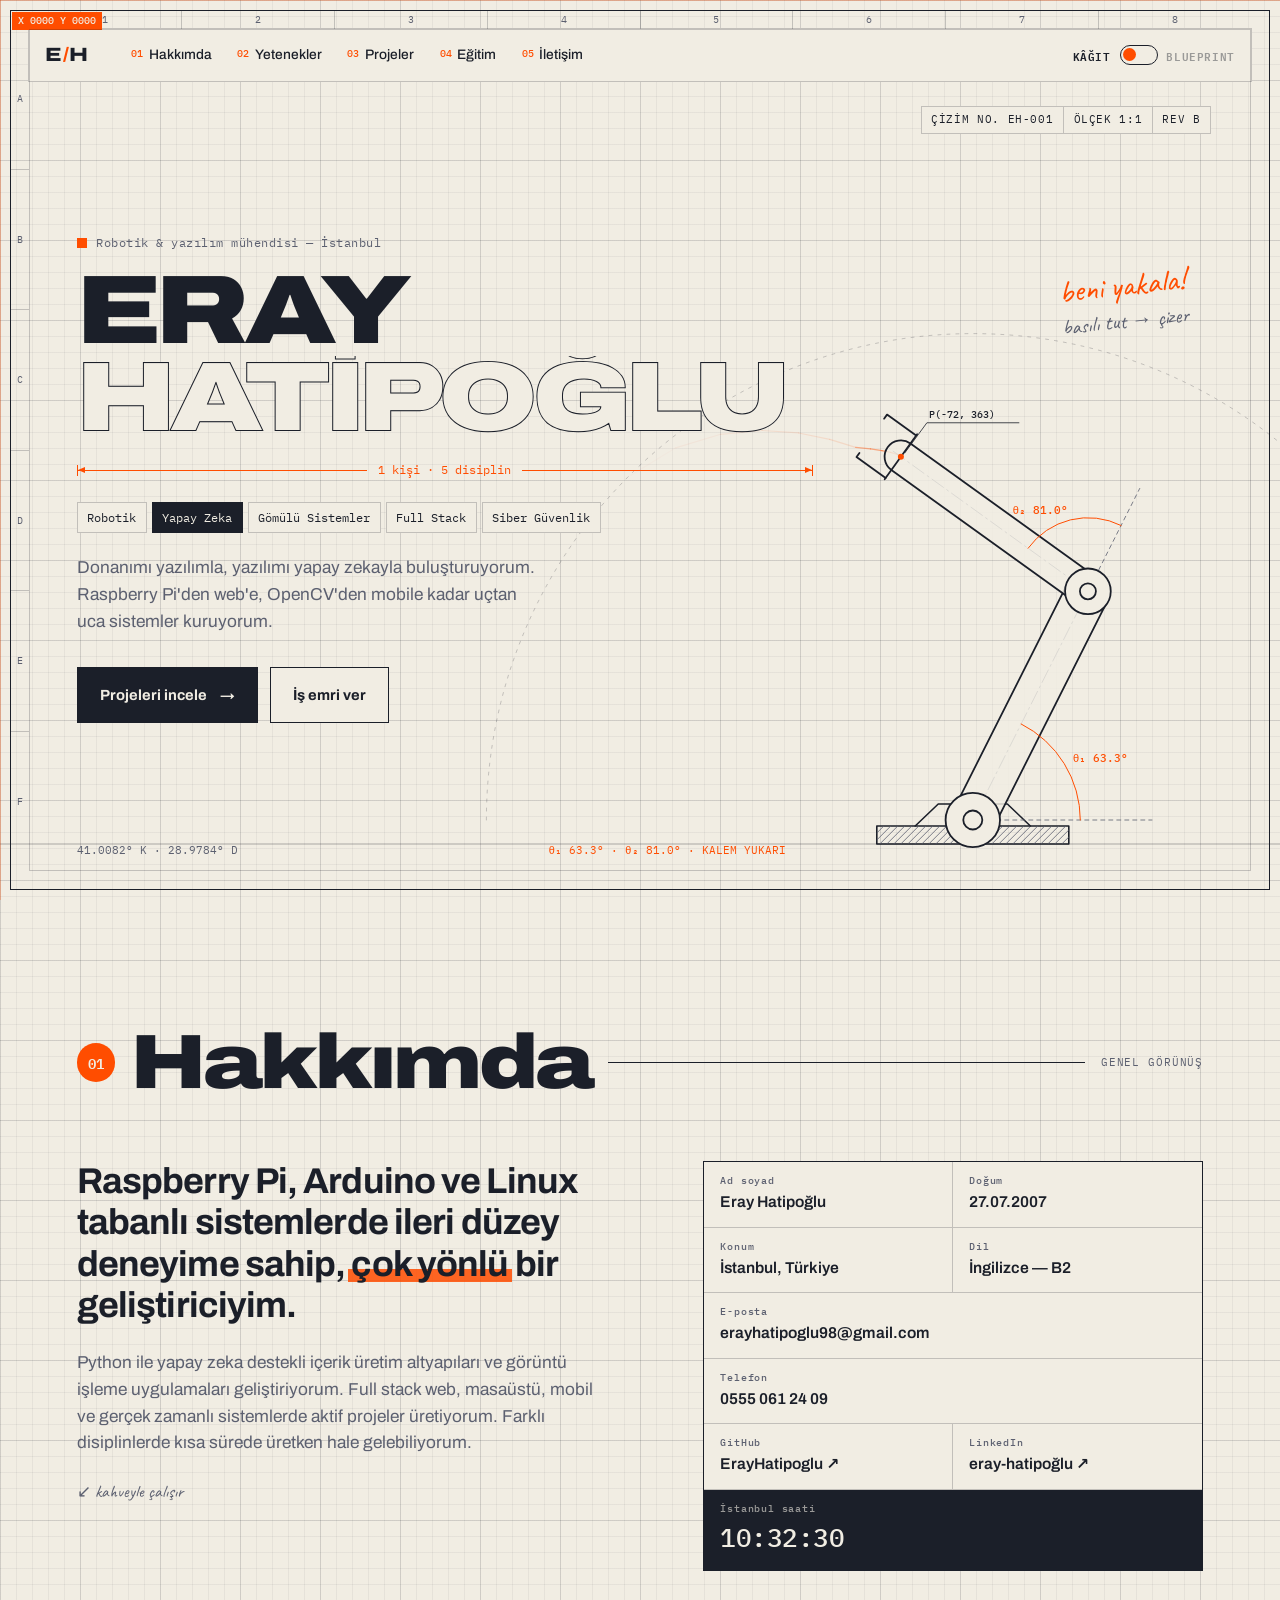
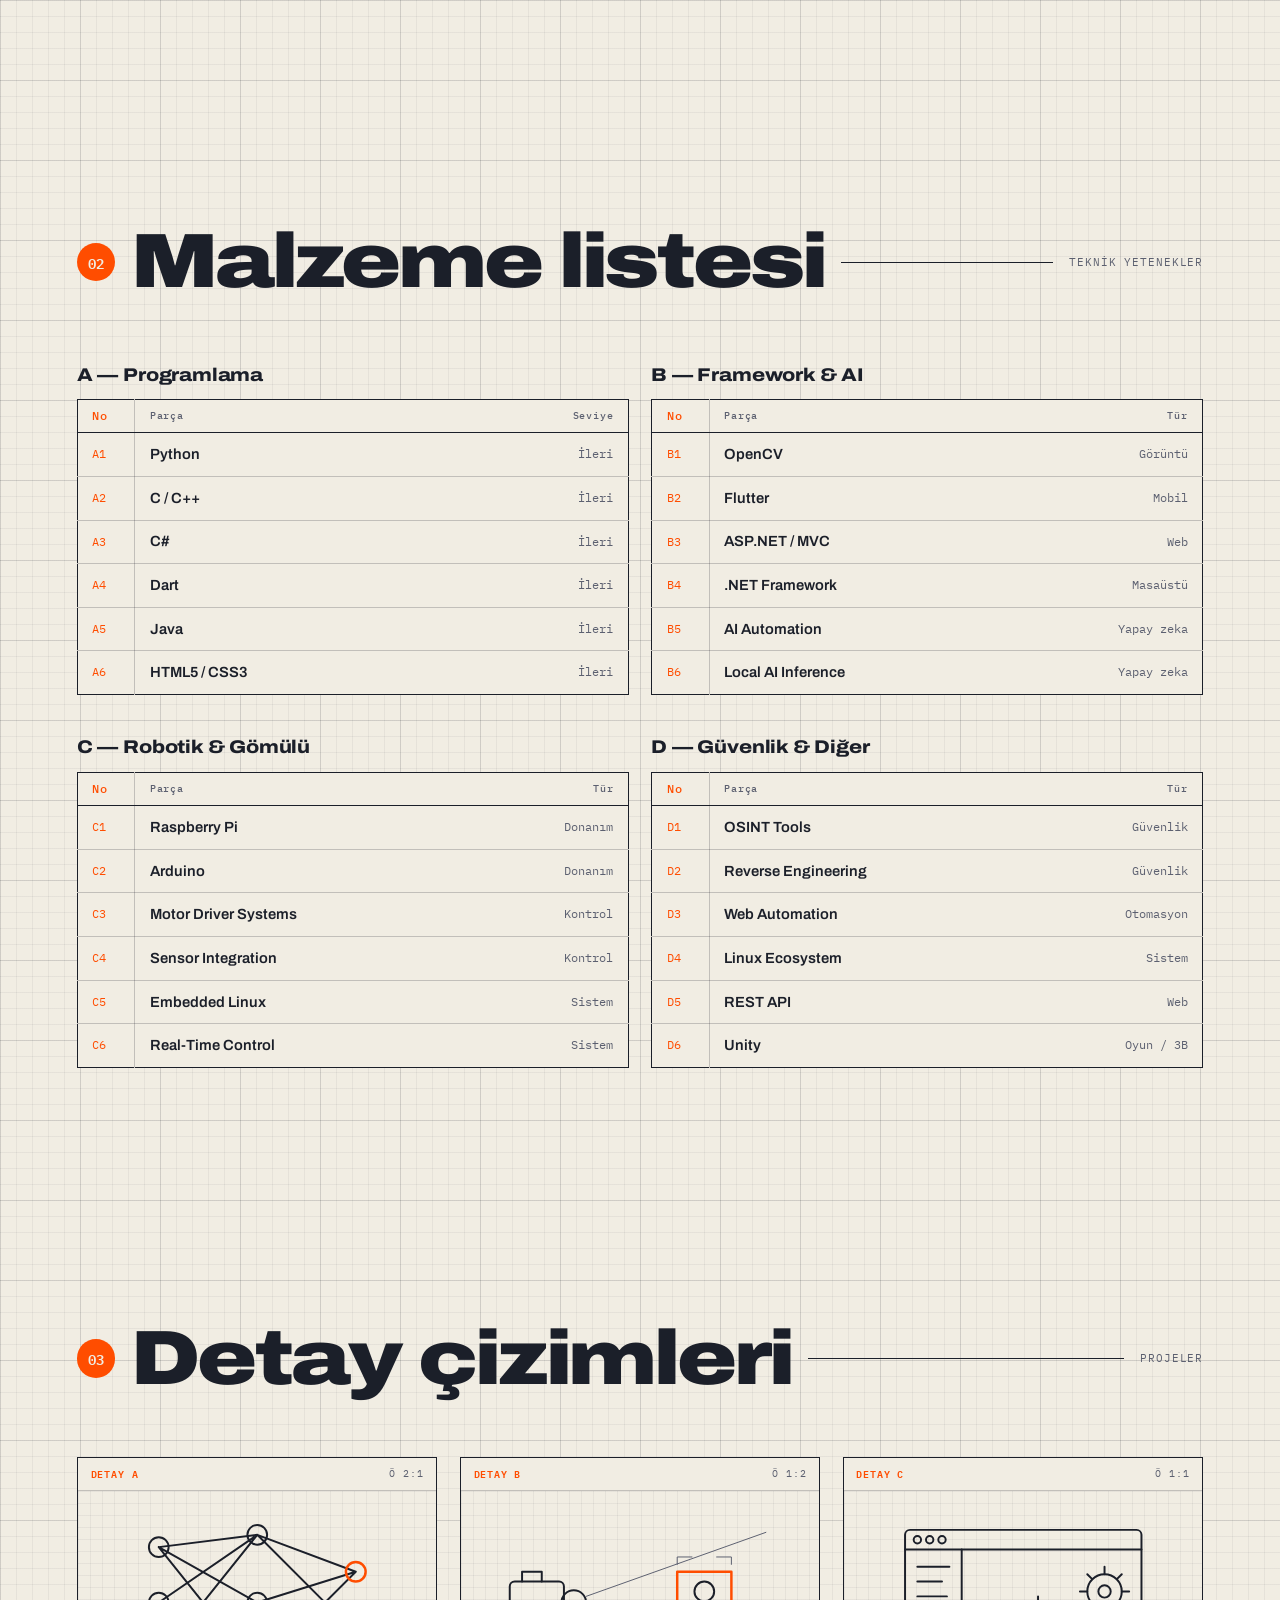
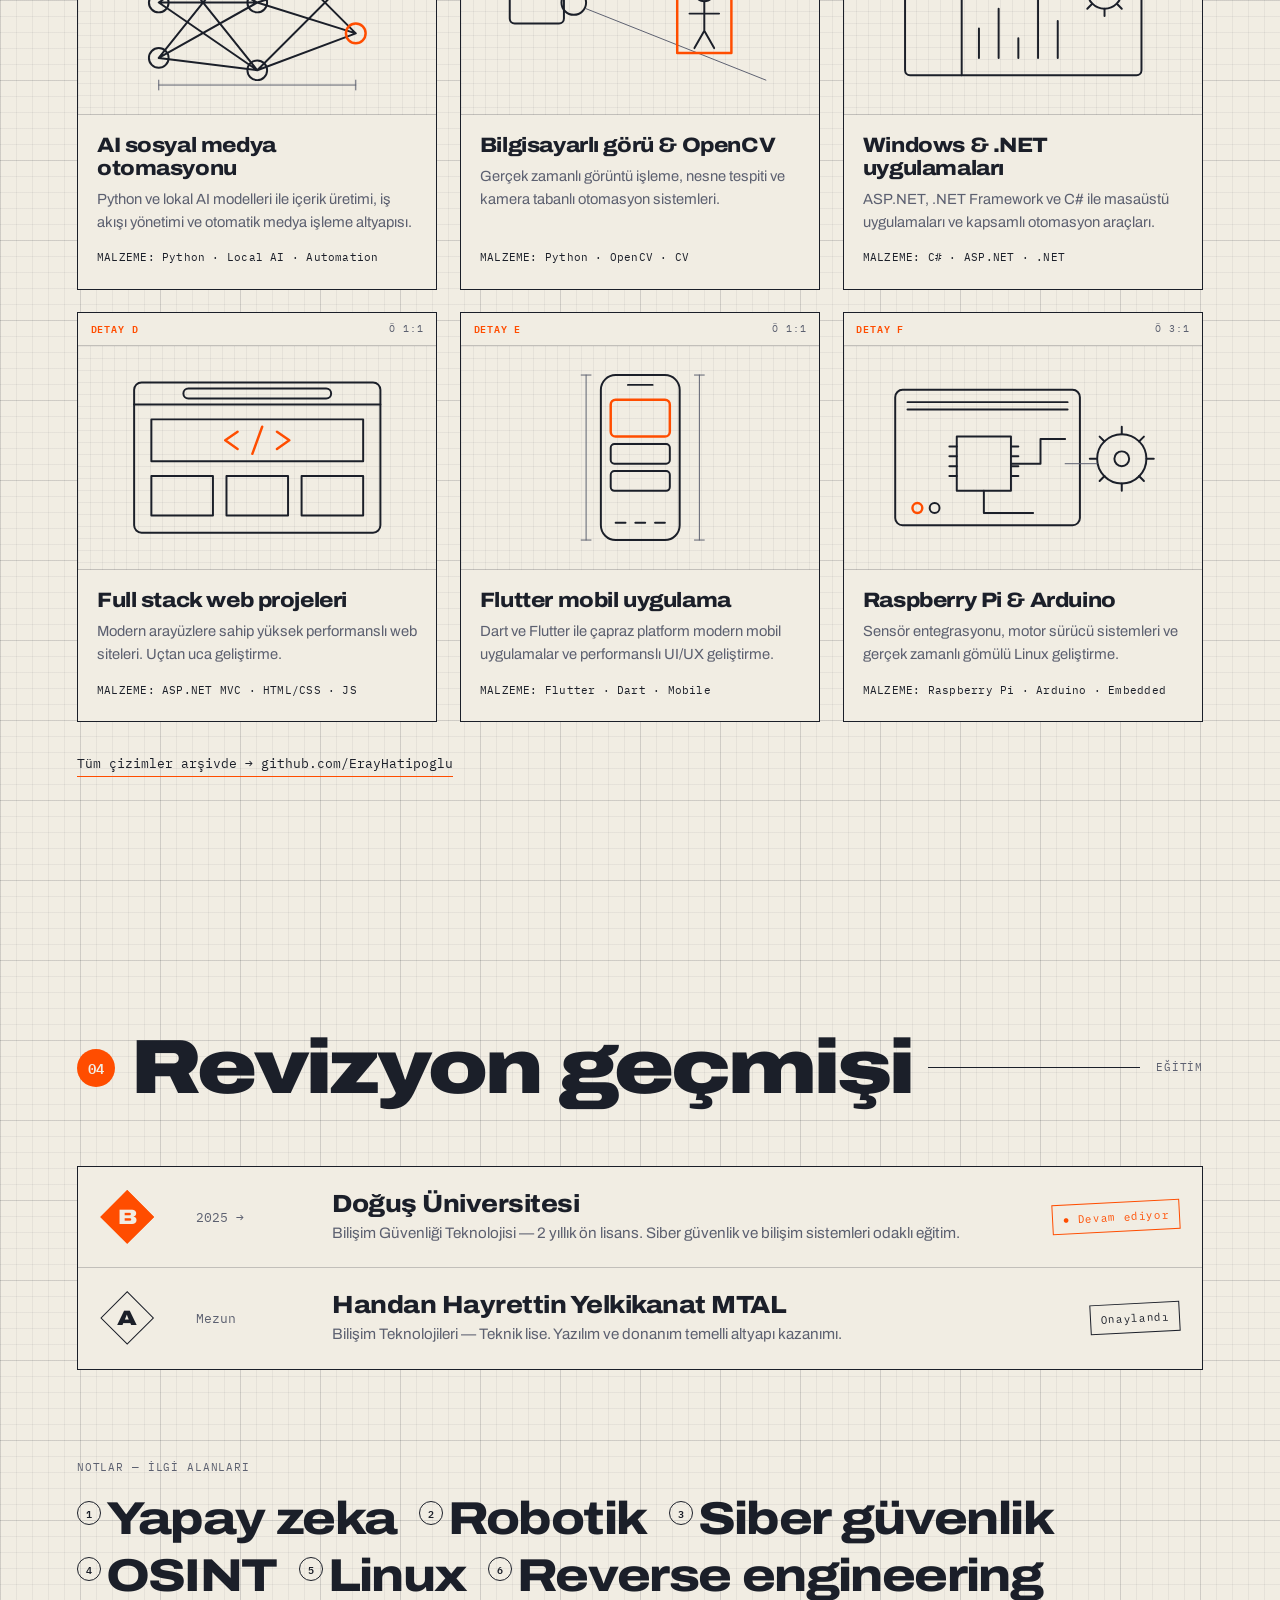
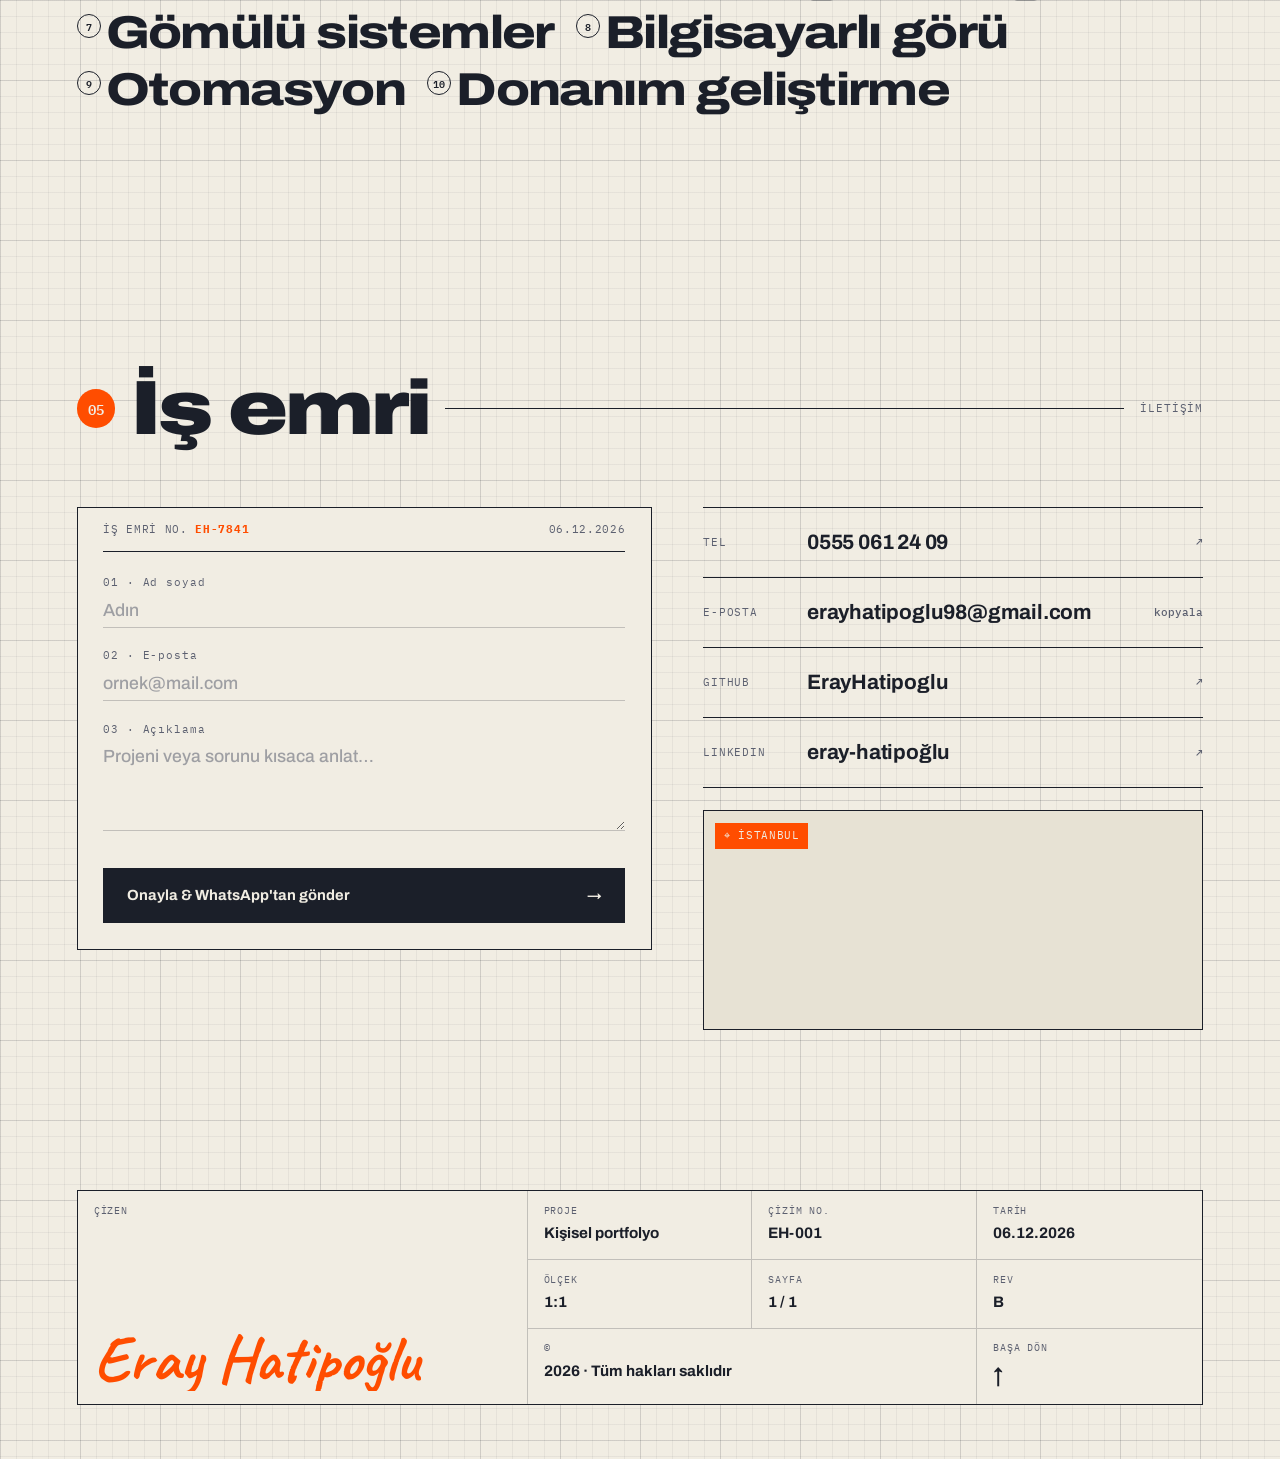
==== commit 29d345c3: "Rebuild site as an engineering drawing sheet with a cursor-tracking robot arm Replaces the previous " ====
--- a/index.html
+++ b/index.html
@@ -3,395 +3,347 @@
 <head>
   <meta charset="UTF-8">
   <meta name="viewport" content="width=device-width, initial-scale=1.0">
-  <title>Eray Hatipoğlu — Robotik, Yapay Zeka & Yazılım</title>
-  <meta name="description" content="Eray Hatipoğlu — İstanbul'da robotik, yapay zeka destekli otomasyon, gömülü sistemler ve full stack geliştirme üzerine çalışan çok disiplinli geliştirici.">
-  <meta name="theme-color" content="#07070b">
-  <meta property="og:title" content="Eray Hatipoğlu — Developer & Engineer">
+  <title>Eray Hatipoğlu — Teknik Çizim No. EH-001</title>
+  <meta name="description" content="Eray Hatipoğlu — İstanbul'da robotik, yapay zeka destekli otomasyon, gömülü sistemler ve full stack geliştirme üzerine çalışan mühendis.">
+  <meta name="theme-color" content="#f1ede3">
+  <meta property="og:title" content="Eray Hatipoğlu — Teknik Çizim No. EH-001">
   <meta property="og:description" content="Robotik, yapay zeka, gömülü sistemler ve full stack geliştirme.">
-  <meta property="og:type" content="website">
   <link rel="icon" href="assets/favicon.svg" type="image/svg+xml">
   <link rel="preconnect" href="https://fonts.googleapis.com">
   <link rel="preconnect" href="https://fonts.gstatic.com" crossorigin>
-  <link href="https://fonts.googleapis.com/css2?family=Bricolage+Grotesque:opsz,wght@12..96,300..800&family=Instrument+Serif:ital@0;1&family=JetBrains+Mono:wght@400;500;700&display=swap" rel="stylesheet">
+  <link href="https://fonts.googleapis.com/css2?family=Archivo:wdth,wght@62..125,100..900&family=Caveat:wght@500;700&family=IBM+Plex+Mono:wght@400;500;600&display=swap" rel="stylesheet">
   <link rel="stylesheet" href="assets/style.css">
 </head>
 <body>
 
-<!-- BOOT -->
-<div id="boot" aria-hidden="true">
-  <div class="boot-in">
-    <div class="boot-lines" id="bootLines"></div>
-    <div class="boot-bar"><span id="bootBar"></span></div>
-    <div class="boot-pct" id="bootPct">0%</div>
-  </div>
+<!-- drawing frame -->
+<div class="frame" aria-hidden="true">
+  <div class="zones-x"><span>1</span><span>2</span><span>3</span><span>4</span><span>5</span><span>6</span><span>7</span><span>8</span></div>
+  <div class="zones-y"><span>A</span><span>B</span><span>C</span><span>D</span><span>E</span><span>F</span></div>
 </div>
-
-<div class="cursor-dot" aria-hidden="true"></div>
-<div class="cursor-ring" aria-hidden="true"></div>
-<div class="progress" aria-hidden="true"><span id="progress"></span></div>
-<div class="noise" aria-hidden="true"></div>
-
-<!-- NAV -->
-<header class="nav-wrap">
-  <nav class="nav" aria-label="Ana menü">
-    <a href="#hero" class="logo" aria-label="Başa dön">eray<span>.</span>os</a>
-    <ul class="nav-links">
-      <li><a href="#about" data-sec="about">Hakkımda</a></li>
-      <li><a href="#skills" data-sec="skills">Yetenekler</a></li>
-      <li><a href="#projects" data-sec="projects">Projeler</a></li>
-      <li><a href="#education" data-sec="education">Eğitim</a></li>
-      <li><a href="#contact" data-sec="contact">İletişim</a></li>
-      <span class="nav-pill" aria-hidden="true"></span>
-    </ul>
-    <button class="term-btn" id="termOpen" aria-label="Terminali aç" title="Terminali aç ( ` )"><span>&gt;_</span></button>
-    <button class="burger" id="burger" aria-label="Menüyü aç"><i></i><i></i></button>
+<div class="xh xh-x" aria-hidden="true"></div>
+<div class="xh xh-y" aria-hidden="true"></div>
+<div class="xh-lbl" aria-hidden="true"></div>
+
+<header class="top">
+  <a href="#hero" class="mark" aria-label="Başa dön">E<i>/</i>H</a>
+  <nav class="links" aria-label="Ana menü">
+    <a href="#about"><small>01</small>Hakkımda</a>
+    <a href="#bom"><small>02</small>Yetenekler</a>
+    <a href="#work"><small>03</small>Projeler</a>
+    <a href="#rev"><small>04</small>Eğitim</a>
+    <a href="#order"><small>05</small>İletişim</a>
   </nav>
+  <button class="mode" id="mode" aria-label="Kâğıt ve blueprint görünümü arasında geçiş yap">
+    <span class="m-paper">KÂĞIT</span><span class="m-sw"><i></i></span><span class="m-bp">BLUEPRINT</span>
+  </button>
+  <button class="menu-btn" id="menuBtn" aria-label="Menü">MENÜ</button>
 </header>
-<div class="mobile-menu" id="mobileMenu">
-  <a href="#about">Hakkımda</a><a href="#skills">Yetenekler</a><a href="#projects">Projeler</a><a href="#education">Eğitim</a><a href="#contact">İletişim</a>
+<div class="drawer" id="drawer">
+  <a href="#about"><small>01</small>Hakkımda</a><a href="#bom"><small>02</small>Yetenekler</a><a href="#work"><small>03</small>Projeler</a><a href="#rev"><small>04</small>Eğitim</a><a href="#order"><small>05</small>İletişim</a>
 </div>
 
 <main>
+
 <!-- HERO -->
 <section id="hero">
-  <canvas id="net" aria-hidden="true"></canvas>
-  <div class="aurora" aria-hidden="true"><i></i><i></i><i></i></div>
-  <div class="grid-bg" aria-hidden="true"></div>
-
-  <div class="hero-wrap">
-    <div class="hero-inner">
-      <p class="badge reveal"><span class="pulse"></span>Yeni projelere ve iş birliklerine açık</p>
-      <p class="hero-hello reveal">Merhaba, ben <span class="wave">👋</span></p>
-      <h1 class="hero-name" id="heroName" aria-label="Eray Hatipoğlu">Eray Hatipoğlu</h1>
-      <div class="hero-role reveal"><span class="mono">&gt;</span> <span id="scramble">Robotics Developer</span><span class="caret"></span></div>
-      <p class="hero-desc reveal">Robotik sistemler, <em>yapay zeka</em> destekli otomasyon, gömülü yazılım ve full stack geliştirme alanlarında çalışan çok disiplinli bir mühendis. İstanbul'dan, bolca kahveyle. ☕</p>
-      <div class="hero-btns reveal">
-        <a href="#projects" class="btn btn-main magnetic"><span>Projelerimi Gör</span><svg viewBox="0 0 24 24" width="18" height="18"><path d="M5 12h14M13 6l6 6-6 6" fill="none" stroke="currentColor" stroke-width="2" stroke-linecap="round" stroke-linejoin="round"/></svg></a>
-        <a href="#contact" class="btn btn-ghost magnetic"><span>İletişime Geç</span></a>
-      </div>
-      <div class="hero-social reveal">
-        <a href="https://github.com/ErayHatipoglu" target="_blank" rel="noopener" aria-label="GitHub"><svg viewBox="0 0 24 24" width="20" height="20"><path fill="currentColor" d="M12 .5C5.65.5.5 5.65.5 12c0 5.08 3.29 9.39 7.86 10.91.58.1.79-.25.79-.56v-2c-3.2.7-3.87-1.37-3.87-1.37-.52-1.33-1.28-1.69-1.28-1.69-1.04-.71.08-.7.08-.7 1.15.08 1.76 1.18 1.76 1.18 1.03 1.76 2.69 1.25 3.35.96.1-.75.4-1.25.73-1.54-2.55-.29-5.24-1.28-5.24-5.69 0-1.26.45-2.29 1.18-3.1-.12-.29-.51-1.46.11-3.05 0 0 .97-.31 3.17 1.18a11 11 0 0 1 5.77 0c2.2-1.49 3.17-1.18 3.17-1.18.63 1.59.23 2.76.11 3.05.74.81 1.18 1.84 1.18 3.1 0 4.42-2.69 5.39-5.26 5.68.41.36.78 1.06.78 2.14v3.17c0 .31.21.67.8.56A11.5 11.5 0 0 0 23.5 12C23.5 5.65 18.35.5 12 .5Z"/></svg></a>
-        <a href="https://linkedin.com/in/eray-hatipoğlu-8ba690410" target="_blank" rel="noopener" aria-label="LinkedIn"><svg viewBox="0 0 24 24" width="20" height="20"><path fill="currentColor" d="M20.45 20.45h-3.56v-5.57c0-1.33-.02-3.04-1.85-3.04-1.86 0-2.14 1.45-2.14 2.94v5.67H9.35V9h3.41v1.56h.05c.48-.9 1.64-1.85 3.37-1.85 3.6 0 4.27 2.37 4.27 5.46v6.28ZM5.34 7.43a2.06 2.06 0 1 1 0-4.13 2.06 2.06 0 0 1 0 4.13ZM7.12 20.45H3.56V9h3.56v11.45ZM22.22 0H1.77C.79 0 0 .77 0 1.73v20.54C0 23.23.79 24 1.77 24h20.45c.98 0 1.78-.77 1.78-1.73V1.73C24 .77 23.2 0 22.22 0Z"/></svg></a>
-        <a href="mailto:erayhatipoglu98@gmail.com" aria-label="E-posta"><svg viewBox="0 0 24 24" width="20" height="20"><path fill="none" stroke="currentColor" stroke-width="2" d="M3 5h18v14H3zM3 6l9 7 9-7"/></svg></a>
-        <span class="hint mono">ipucu: <kbd>`</kbd> tuşuna bas</span>
-      </div>
-    </div>
-
-    <div class="code-card reveal" id="codeCard" aria-hidden="true">
-      <div class="win-bar"><i></i><i></i><i></i><span>eray.py</span></div>
-      <pre class="code"><code id="codeType"></code></pre>
-    </div>
-  </div>
-
-  <a href="#marquee" class="scroll-ind" aria-label="Aşağı kaydır"><span></span></a>
-</section>
-
-<!-- MARQUEE -->
-<div id="marquee" aria-hidden="true">
-  <div class="mq mq-a"><div class="mq-track">
-    <span>Python</span><b>✦</b><span>C / C++</span><b>✦</b><span>C#</span><b>✦</b><span>Dart</span><b>✦</b><span>Java</span><b>✦</b><span>OpenCV</span><b>✦</b><span>Flutter</span><b>✦</b><span>ASP.NET</span><b>✦</b><span>Raspberry Pi</span><b>✦</b><span>Arduino</span><b>✦</b><span>Linux</span><b>✦</b><span>Unity</span><b>✦</b>
-  </div></div>
-  <div class="mq mq-b"><div class="mq-track">
-    <span>Yapay Zeka</span><b>●</b><span>Robotik</span><b>●</b><span>Siber Güvenlik</span><b>●</b><span>OSINT</span><b>●</b><span>Gömülü Sistemler</span><b>●</b><span>Bilgisayarlı Görü</span><b>●</b><span>Otomasyon</span><b>●</b><span>Reverse Engineering</span><b>●</b>
-  </div></div>
-</div>
+  <canvas id="arm" aria-hidden="true"></canvas>
+
+  <div class="hero-meta mono">
+    <span>ÇİZİM NO. EH-001</span><span>ÖLÇEK 1:1</span><span id="heroDate">REV B</span>
+  </div>
+
+  <div class="hero-txt">
+    <p class="kicker mono">Robotik &amp; yazılım mühendisi — İstanbul</p>
+    <h1 class="name">
+      <span class="ln"><span>ERAY</span></span>
+      <span class="ln"><span>HATİPOĞLU</span></span>
+    </h1>
+    <div class="dim" aria-hidden="true"><i></i><span class="mono">1 kişi · 5 disiplin</span><i></i></div>
+    <ul class="roles mono" id="roles">
+      <li>Robotik</li><li>Yapay Zeka</li><li>Gömülü Sistemler</li><li>Full Stack</li><li>Siber Güvenlik</li>
+    </ul>
+    <p class="hero-p">Donanımı yazılımla, yazılımı yapay zekayla buluşturuyorum. Raspberry Pi'den web'e, OpenCV'den mobile kadar uçtan uca sistemler kuruyorum.</p>
+    <div class="cta">
+      <a href="#work" class="btn btn-ink">Projeleri incele <span>→</span></a>
+      <a href="#order" class="btn btn-line">İş emri ver</a>
+    </div>
+  </div>
+
+  <p class="hand note-arm" aria-hidden="true">beni yakala!<br><span>basılı tut → çizer</span></p>
+  <div class="hero-foot mono" aria-hidden="true">
+    <span>41.0082° K · 28.9784° D</span>
+    <span class="readout" id="readout">θ₁ 0.0° · θ₂ 0.0°</span>
+    <button class="clear" id="clearInk">mürekkebi sil ✕</button>
+  </div>
+</section>
 
 <!-- ABOUT -->
 <section id="about" class="sec">
-  <div class="sec-head reveal">
-    <p class="sec-label"><span>[01]</span> Hakkımda</p>
-    <h2 class="sec-title">Yazılım, donanım <br>&amp; <em>yapay zeka</em>.</h2>
-  </div>
-
-  <div class="bento">
-    <article class="card b-intro reveal spot">
-      <div class="avatar" aria-hidden="true"><span>EH</span></div>
-      <p class="lead">Raspberry Pi, Arduino ve Linux tabanlı sistemlerde ileri düzey teknik deneyime sahip, çok yönlü bir geliştiriciyim.</p>
-      <p>Python ile AI destekli içerik üretim altyapıları ve görüntü işleme uygulamaları geliştiriyorum. Full stack web, masaüstü, mobil ve gerçek zamanlı sistemlerde aktif projeler üretiyorum. Farklı disiplinlerde kısa sürede üretken hale gelebiliyorum.</p>
-    </article>
-
-    <article class="card b-stats reveal spot">
-      <div class="stat"><strong data-count="6" data-suffix="+">0</strong><span>Programlama dili</span></div>
-      <div class="stat"><strong data-count="24" data-suffix="+">0</strong><span>Teknoloji & araç</span></div>
-      <div class="stat"><strong id="age">0</strong><span>Yaş</span></div>
-      <div class="stat"><strong>∞</strong><span>Merak</span></div>
-    </article>
-
-    <article class="card b-clock reveal spot">
-      <p class="mono small">İstanbul'da saat</p>
-      <div class="clock" id="clock">--:--:--</div>
-      <p class="status"><span class="pulse"></span><span id="doing">Muhtemelen kod yazıyor</span></p>
-    </article>
-
-    <article class="card b-info reveal spot">
-      <ul class="info">
-        <li><span>Konum</span><b>İstanbul, Türkiye</b></li>
-        <li><span>Doğum</span><b>27.07.2007</b></li>
-        <li><span>Telefon</span><b><a href="tel:+905550612409">0555 061 24 09</a></b></li>
-        <li><span>E-posta</span><b><button class="copy" data-copy="erayhatipoglu98@gmail.com" title="Kopyala">erayhatipoglu98@gmail.com</button></b></li>
-        <li><span>Dil</span><b>İngilizce — B2</b></li>
-      </ul>
-    </article>
-
-    <article class="card b-coffee reveal spot">
-      <p class="mono small">Yakıt durumu</p>
-      <button class="coffee-btn" id="coffeeBtn" aria-label="Kahve ısmarla">☕</button>
-      <p><b id="coffeeN">0</b> kahve ısmarlandı. Bir tane de sen ısmarla!</p>
-    </article>
-
-    <article class="card b-now reveal spot">
-      <p class="mono small">Şu an</p>
-      <p class="now">🎓 Doğuş Üniversitesi'nde <b>Bilişim Güvenliği Teknolojisi</b> okuyorum ve robotik + yapay zeka projeleri geliştiriyorum.</p>
-    </article>
-  </div>
-</section>
-
-<!-- SKILLS -->
-<section id="skills" class="sec">
-  <div class="sec-head reveal">
-    <p class="sec-label"><span>[02]</span> Yetenekler</p>
-    <h2 class="sec-title">Teknoloji <em>yığını</em>.</h2>
-    <p class="sec-sub">Küreyi sürükle, çevir, keşfet. 🌐</p>
-  </div>
-
-  <div class="skills-layout">
-    <div class="sphere-wrap reveal">
-      <div class="sphere" id="sphere"></div>
-      <div class="sphere-glow" aria-hidden="true"></div>
-    </div>
-
-    <div class="sk-grid">
-      <article class="card sk reveal spot" style="--c:#8b7bff">
-        <div class="sk-ico">⌨️</div>
-        <h3>Programlama</h3>
-        <ul class="levels">
-          <li><span>Python</span><i style="--v:95%"></i></li>
-          <li><span>C / C++</span><i style="--v:88%"></i></li>
-          <li><span>C#</span><i style="--v:88%"></i></li>
-          <li><span>Dart</span><i style="--v:84%"></i></li>
-          <li><span>Java</span><i style="--v:80%"></i></li>
-          <li><span>HTML5 / CSS3</span><i style="--v:90%"></i></li>
-        </ul>
-      </article>
-      <article class="card sk reveal spot" style="--c:#2ee6a6">
-        <div class="sk-ico">🧠</div>
-        <h3>Framework &amp; AI</h3>
-        <div class="chips"><span>OpenCV</span><span>Flutter</span><span>ASP.NET / MVC</span><span>.NET Framework</span><span>AI Automation</span><span>Local AI Inference</span></div>
-      </article>
-      <article class="card sk reveal spot" style="--c:#ff8a3d">
-        <div class="sk-ico">🤖</div>
-        <h3>Robotik &amp; Gömülü</h3>
-        <div class="chips"><span>Raspberry Pi</span><span>Arduino</span><span>Motor Driver Systems</span><span>Sensor Integration</span><span>Embedded Linux</span><span>Real-Time Control</span></div>
-      </article>
-      <article class="card sk reveal spot" style="--c:#ff4f8b">
-        <div class="sk-ico">🛡️</div>
-        <h3>Güvenlik &amp; Diğer</h3>
-        <div class="chips"><span>OSINT Tools</span><span>Reverse Engineering</span><span>Web Automation</span><span>Linux Ecosystem</span><span>REST API</span><span>Unity</span></div>
-      </article>
-    </div>
-  </div>
-</section>
-
-<!-- PROJECTS -->
-<section id="projects">
-  <div class="hs-sticky">
-    <div class="sec-head hs-head">
-      <p class="sec-label"><span>[03]</span> Projeler</p>
-      <h2 class="sec-title">Öne çıkan <em>çalışmalar</em>.</h2>
-      <p class="sec-sub hs-tip">Kaydırmaya devam et →</p>
-    </div>
-    <div class="hs-track" id="hsTrack">
-
-      <article class="pcard tilt" style="--c:#7c6cff">
-        <div class="p-vis v-ai" aria-hidden="true">
-          <svg viewBox="0 0 200 120"><g class="edges"><path d="M30 25L100 20M30 25L100 60M30 25L100 100M30 60L100 20M30 60L100 60M30 60L100 100M30 95L100 20M30 95L100 60M30 95L100 100M100 20L170 40M100 60L170 40M100 100L170 40M100 20L170 80M100 60L170 80M100 100L170 80"/></g><g class="nodes"><circle cx="30" cy="25" r="6"/><circle cx="30" cy="60" r="6"/><circle cx="30" cy="95" r="6"/><circle cx="100" cy="20" r="6"/><circle cx="100" cy="60" r="6"/><circle cx="100" cy="100" r="6"/><circle cx="170" cy="40" r="6"/><circle cx="170" cy="80" r="6"/></g></svg>
-        </div>
-        <div class="p-body">
-          <span class="p-num">01</span>
-          <h3>AI Sosyal Medya Otomasyonu</h3>
-          <p>Python ve lokal AI modelleri ile içerik üretimi, iş akışı yönetimi ve otomatik medya işleme altyapısı.</p>
-          <div class="tags"><span>Python</span><span>Local AI</span><span>Automation</span></div>
-        </div>
-      </article>
-
-      <article class="pcard tilt" style="--c:#2ee6a6">
-        <div class="p-vis v-cv" aria-hidden="true">
-          <div class="cv-scene"><span class="cv-obj o1">🚗</span><span class="cv-obj o2">🐈</span><span class="cv-obj o3">🧍</span>
-            <i class="box b1"><em>car 0.97</em></i><i class="box b2"><em>cat 0.91</em></i><i class="box b3"><em>person 0.99</em></i>
-            <i class="scan"></i></div>
-        </div>
-        <div class="p-body">
-          <span class="p-num">02</span>
-          <h3>Bilgisayarlı Görü &amp; OpenCV</h3>
-          <p>Gerçek zamanlı görüntü işleme, nesne tespiti ve kamera tabanlı otomasyon sistemleri.</p>
-          <div class="tags"><span>Python</span><span>OpenCV</span><span>CV</span></div>
-        </div>
-      </article>
-
-      <article class="pcard tilt" style="--c:#ff4f8b">
-        <div class="p-vis v-net" aria-hidden="true">
-          <div class="win"><div class="win-t"><i></i><i></i><i></i><span>App.exe</span></div>
-            <div class="win-b"><div class="side"><i></i><i></i><i></i><i></i></div><div class="main"><b></b><b></b><b></b><div class="bars"><i></i><i></i><i></i><i></i><i></i></div></div></div></div>
-        </div>
-        <div class="p-body">
-          <span class="p-num">03</span>
-          <h3>Windows &amp; .NET Uygulamaları</h3>
-          <p>ASP.NET, .NET Framework ve C# ile masaüstü uygulamaları ve kapsamlı otomasyon araçları.</p>
-          <div class="tags"><span>C#</span><span>ASP.NET</span><span>.NET</span></div>
-        </div>
-      </article>
-
-      <article class="pcard tilt" style="--c:#22c7ff">
-        <div class="p-vis v-web" aria-hidden="true">
-          <div class="browser"><div class="br-t"><i></i><i></i><i></i><span>https://</span></div>
-            <div class="br-b"><div class="hero-b"></div><div class="row"><i></i><i></i><i></i></div><code>&lt;/&gt;</code></div></div>
-        </div>
-        <div class="p-body">
-          <span class="p-num">04</span>
-          <h3>Full Stack Web Projeleri</h3>
-          <p>Modern arayüzlere sahip yüksek performanslı web siteleri. Uçtan uca geliştirme.</p>
-          <div class="tags"><span>ASP.NET MVC</span><span>HTML/CSS</span><span>JS</span></div>
-        </div>
-      </article>
-
-      <article class="pcard tilt" style="--c:#b06cff">
-        <div class="p-vis v-mob" aria-hidden="true">
-          <div class="phone"><div class="notch"></div><div class="ph-card c1"></div><div class="ph-card c2"></div><div class="ph-card c3"></div><div class="ph-nav"><i></i><i></i><i></i></div></div>
-        </div>
-        <div class="p-body">
-          <span class="p-num">05</span>
-          <h3>Flutter Mobil Uygulama</h3>
-          <p>Dart ve Flutter ile çapraz platform modern mobil uygulamalar ve performanslı UI/UX geliştirme.</p>
-          <div class="tags"><span>Flutter</span><span>Dart</span><span>Mobile</span></div>
-        </div>
-      </article>
-
-      <article class="pcard tilt" style="--c:#ff9a3d">
-        <div class="p-vis v-pi" aria-hidden="true">
-          <div class="board"><div class="chip">RPi</div><i class="led l1"></i><i class="led l2"></i><i class="led l3"></i><div class="pins"></div><div class="trace t1"></div><div class="trace t2"></div><div class="trace t3"></div><div class="servo">⚙️</div></div>
-        </div>
-        <div class="p-body">
-          <span class="p-num">06</span>
-          <h3>Raspberry Pi &amp; Arduino</h3>
-          <p>Sensör entegrasyonu, motor sürücü sistemleri ve gerçek zamanlı gömülü Linux geliştirme.</p>
-          <div class="tags"><span>Raspberry Pi</span><span>Arduino</span><span>Embedded</span></div>
-        </div>
-      </article>
-
-      <a class="pcard p-more tilt" href="https://github.com/ErayHatipoglu" target="_blank" rel="noopener">
-        <span class="more-ico">↗</span>
-        <h3>Daha fazlası<br>GitHub'da</h3>
-        <p class="mono">github.com/ErayHatipoglu</p>
-      </a>
-    </div>
-  </div>
-</section>
-
-<!-- EDUCATION -->
-<section id="education" class="sec">
-  <div class="sec-head reveal">
-    <p class="sec-label"><span>[04]</span> Eğitim</p>
-    <h2 class="sec-title">Akademik <em>yolculuk</em>.</h2>
-  </div>
-  <div class="timeline" id="timeline">
-    <div class="tl-line"><span id="tlFill"></span></div>
-    <div class="tl-item reveal">
-      <div class="tl-dot"></div>
-      <div class="card tl-card spot">
-        <span class="tl-yr mono">2025 → Devam ediyor</span>
-        <h3>Doğuş Üniversitesi</h3>
-        <p class="tl-field">Bilişim Güvenliği Teknolojisi</p>
-        <p>2 yıllık ön lisans programı. Siber güvenlik ve bilişim sistemleri odaklı eğitim.</p>
-      </div>
-    </div>
-    <div class="tl-item reveal">
-      <div class="tl-dot"></div>
-      <div class="card tl-card spot">
-        <span class="tl-yr mono">Mezun ✓</span>
-        <h3>Handan Hayrettin Yelkikanat MTAL</h3>
-        <p class="tl-field">Bilişim Teknolojileri — Teknik Lise</p>
-        <p>Mesleki teknik eğitim. Yazılım ve donanım temelli altyapı kazanımı.</p>
-      </div>
-    </div>
-  </div>
-</section>
-
-<!-- INTERESTS -->
-<section id="interests" class="sec">
-  <div class="sec-head center reveal">
-    <p class="sec-label"><span>[05]</span> İlgi Alanları</p>
-    <h2 class="sec-title">Tutkular &amp; <em>odak noktaları</em>.</h2>
-    <p class="sec-sub">Baloncukları tut, fırlat, oyna. 🫧</p>
-  </div>
-  <div class="playground" id="playground">
-    <span class="bub" data-r="62">🤖<b>Robotik</b></span>
-    <span class="bub" data-r="70">🧠<b>Yapay Zeka</b></span>
-    <span class="bub" data-r="66">🛡️<b>Siber Güvenlik</b></span>
-    <span class="bub" data-r="50">🕵️<b>OSINT</b></span>
-    <span class="bub" data-r="52">🐧<b>Linux</b></span>
-    <span class="bub" data-r="64">🔍<b>Reverse Eng.</b></span>
-    <span class="bub" data-r="60">🔌<b>Embedded</b></span>
-    <span class="bub" data-r="66">👁️<b>Bilgisayarlı Görü</b></span>
-    <span class="bub" data-r="56">⚡<b>Otomasyon</b></span>
-    <span class="bub" data-r="62">🛠️<b>Donanım</b></span>
-  </div>
-</section>
-
-<!-- CONTACT -->
-<section id="contact" class="sec">
-  <div class="sec-head center reveal">
-    <p class="sec-label"><span>[06]</span> İletişim</p>
-    <h2 class="sec-title big">Birlikte harika bir<br><em class="grad">şey inşa edelim.</em></h2>
-  </div>
-
-  <div class="contact-grid">
-    <form class="card c-form reveal spot" id="waForm" novalidate>
-      <h3>Mesaj Gönder</h3>
-      <p class="muted">Proje fikrin, iş birliği teklifin veya soruların için yaz. Mesajın WhatsApp'ta hazır açılır.</p>
-      <div class="field"><input id="waName" type="text" placeholder=" " autocomplete="name"><label for="waName">Ad Soyad</label></div>
-      <div class="field"><input id="waEmail" type="email" placeholder=" " autocomplete="email"><label for="waEmail">E-posta</label></div>
-      <div class="field"><textarea id="waMsg" placeholder=" " rows="4"></textarea><label for="waMsg">Mesajın</label></div>
-      <button class="btn-wa magnetic" type="submit">
-        <svg width="20" height="20" viewBox="0 0 24 24" fill="currentColor"><path d="M17.472 14.382c-.297-.149-1.758-.867-2.03-.967-.273-.099-.471-.148-.67.15-.197.297-.767.966-.94 1.164-.173.199-.347.223-.644.075-.297-.15-1.255-.463-2.39-1.475-.883-.788-1.48-1.761-1.653-2.059-.173-.297-.018-.458.13-.606.134-.133.298-.347.446-.52.149-.174.198-.298.298-.497.099-.198.05-.371-.025-.52-.075-.149-.669-1.612-.916-2.207-.242-.579-.487-.5-.669-.51-.173-.008-.371-.01-.57-.01-.198 0-.52.074-.792.372-.272.297-1.04 1.016-1.04 2.479 0 1.462 1.065 2.875 1.213 3.074.149.198 2.096 3.2 5.077 4.487.709.306 1.262.489 1.694.625.712.227 1.36.195 1.871.118.571-.085 1.758-.719 2.006-1.413.248-.694.248-1.289.173-1.413-.074-.124-.272-.198-.57-.347m-5.421 7.403h-.004a9.87 9.87 0 01-5.031-1.378l-.361-.214-3.741.982.998-3.648-.235-.374a9.86 9.86 0 01-1.51-5.26c.001-5.45 4.436-9.884 9.888-9.884 2.64 0 5.122 1.03 6.988 2.898a9.825 9.825 0 012.893 6.994c-.003 5.45-4.437 9.884-9.885 9.884m8.413-18.297A11.815 11.815 0 0012.05 0C5.495 0 .16 5.335.157 11.892c0 2.096.547 4.142 1.588 5.945L.057 24l6.305-1.654a11.882 11.882 0 005.683 1.448h.005c6.554 0 11.89-5.335 11.893-11.893a11.821 11.821 0 00-3.48-8.413z"/></svg>
-        WhatsApp ile Gönder
-      </button>
+  <header class="sh rv">
+    <span class="sh-n">01</span><h2>Hakkımda</h2><span class="sh-line"></span><span class="sh-note mono">GENEL GÖRÜNÜŞ</span>
+  </header>
+
+  <div class="about">
+    <div class="about-l">
+      <p class="big rv">Raspberry Pi, Arduino ve Linux tabanlı sistemlerde ileri düzey deneyime sahip, <mark>çok yönlü</mark> bir geliştiriciyim.</p>
+      <p class="rv">Python ile yapay zeka destekli içerik üretim altyapıları ve görüntü işleme uygulamaları geliştiriyorum. Full stack web, masaüstü, mobil ve gerçek zamanlı sistemlerde aktif projeler üretiyorum. Farklı disiplinlerde kısa sürede üretken hale gelebiliyorum.</p>
+      <p class="hand note-about rv" aria-hidden="true">↙ kahveyle çalışır</p>
+    </div>
+
+    <dl class="tblock rv">
+      <div><dt>Ad soyad</dt><dd>Eray Hatipoğlu</dd></div>
+      <div><dt>Doğum</dt><dd>27.07.2007</dd></div>
+      <div><dt>Konum</dt><dd>İstanbul, Türkiye</dd></div>
+      <div><dt>Dil</dt><dd>İngilizce — B2</dd></div>
+      <div class="w2"><dt>E-posta</dt><dd><button class="copy" data-copy="erayhatipoglu98@gmail.com">erayhatipoglu98@gmail.com</button></dd></div>
+      <div class="w2"><dt>Telefon</dt><dd><a href="tel:+905550612409">0555 061 24 09</a></dd></div>
+      <div><dt>GitHub</dt><dd><a href="https://github.com/ErayHatipoglu" target="_blank" rel="noopener">ErayHatipoglu ↗</a></dd></div>
+      <div><dt>LinkedIn</dt><dd><a href="https://linkedin.com/in/eray-hatipoğlu-8ba690410" target="_blank" rel="noopener">eray-hatipoğlu ↗</a></dd></div>
+      <div class="w2 clock-row"><dt>İstanbul saati</dt><dd><span id="clock" class="mono">--:--:--</span></dd></div>
+    </dl>
+  </div>
+</section>
+
+<!-- BOM / SKILLS -->
+<section id="bom" class="sec">
+  <header class="sh rv">
+    <span class="sh-n">02</span><h2>Malzeme listesi</h2><span class="sh-line"></span><span class="sh-note mono">TEKNİK YETENEKLER</span>
+  </header>
+
+  <div class="bom">
+    <table class="rv">
+      <caption>A — Programlama</caption>
+      <thead><tr><th>No</th><th>Parça</th><th>Seviye</th></tr></thead>
+      <tbody>
+        <tr><td>A1</td><td>Python</td><td>İleri</td></tr>
+        <tr><td>A2</td><td>C / C++</td><td>İleri</td></tr>
+        <tr><td>A3</td><td>C#</td><td>İleri</td></tr>
+        <tr><td>A4</td><td>Dart</td><td>İleri</td></tr>
+        <tr><td>A5</td><td>Java</td><td>İleri</td></tr>
+        <tr><td>A6</td><td>HTML5 / CSS3</td><td>İleri</td></tr>
+      </tbody>
+    </table>
+    <table class="rv">
+      <caption>B — Framework &amp; AI</caption>
+      <thead><tr><th>No</th><th>Parça</th><th>Tür</th></tr></thead>
+      <tbody>
+        <tr><td>B1</td><td>OpenCV</td><td>Görüntü</td></tr>
+        <tr><td>B2</td><td>Flutter</td><td>Mobil</td></tr>
+        <tr><td>B3</td><td>ASP.NET / MVC</td><td>Web</td></tr>
+        <tr><td>B4</td><td>.NET Framework</td><td>Masaüstü</td></tr>
+        <tr><td>B5</td><td>AI Automation</td><td>Yapay zeka</td></tr>
+        <tr><td>B6</td><td>Local AI Inference</td><td>Yapay zeka</td></tr>
+      </tbody>
+    </table>
+    <table class="rv">
+      <caption>C — Robotik &amp; Gömülü</caption>
+      <thead><tr><th>No</th><th>Parça</th><th>Tür</th></tr></thead>
+      <tbody>
+        <tr><td>C1</td><td>Raspberry Pi</td><td>Donanım</td></tr>
+        <tr><td>C2</td><td>Arduino</td><td>Donanım</td></tr>
+        <tr><td>C3</td><td>Motor Driver Systems</td><td>Kontrol</td></tr>
+        <tr><td>C4</td><td>Sensor Integration</td><td>Kontrol</td></tr>
+        <tr><td>C5</td><td>Embedded Linux</td><td>Sistem</td></tr>
+        <tr><td>C6</td><td>Real-Time Control</td><td>Sistem</td></tr>
+      </tbody>
+    </table>
+    <table class="rv">
+      <caption>D — Güvenlik &amp; Diğer</caption>
+      <thead><tr><th>No</th><th>Parça</th><th>Tür</th></tr></thead>
+      <tbody>
+        <tr><td>D1</td><td>OSINT Tools</td><td>Güvenlik</td></tr>
+        <tr><td>D2</td><td>Reverse Engineering</td><td>Güvenlik</td></tr>
+        <tr><td>D3</td><td>Web Automation</td><td>Otomasyon</td></tr>
+        <tr><td>D4</td><td>Linux Ecosystem</td><td>Sistem</td></tr>
+        <tr><td>D5</td><td>REST API</td><td>Web</td></tr>
+        <tr><td>D6</td><td>Unity</td><td>Oyun / 3B</td></tr>
+      </tbody>
+    </table>
+  </div>
+</section>
+
+<!-- WORK -->
+<section id="work" class="sec">
+  <header class="sh rv">
+    <span class="sh-n">03</span><h2>Detay çizimleri</h2><span class="sh-line"></span><span class="sh-note mono">PROJELER</span>
+  </header>
+
+  <div class="sheets">
+    <article class="sheet rv">
+      <div class="sheet-h mono"><span>DETAY A</span><span>Ö 2:1</span></div>
+      <svg class="draw" viewBox="0 0 240 150" aria-hidden="true">
+        <g class="spin-slow">
+          <path d="M40 30L120 20M40 30L120 75M40 30L120 130M40 75L120 20M40 75L120 75M40 75L120 130M40 120L120 20M40 120L120 75M40 120L120 130M120 20L200 50M120 75L200 50M120 130L200 50M120 20L200 100M120 75L200 100M120 130L200 100"/>
+        </g>
+        <circle cx="40" cy="30" r="8"/><circle cx="40" cy="75" r="8"/><circle cx="40" cy="120" r="8"/>
+        <circle cx="120" cy="20" r="8"/><circle cx="120" cy="75" r="8"/><circle cx="120" cy="130" r="8"/>
+        <circle class="acc pulse" cx="200" cy="50" r="8"/><circle class="acc pulse d2" cx="200" cy="100" r="8"/>
+        <path class="thin" d="M40 142H200M40 138v8M200 138v8"/>
+      </svg>
+      <div class="sheet-b">
+        <h3>AI sosyal medya otomasyonu</h3>
+        <p>Python ve lokal AI modelleri ile içerik üretimi, iş akışı yönetimi ve otomatik medya işleme altyapısı.</p>
+        <p class="mat mono">MALZEME: Python · Local AI · Automation</p>
+      </div>
+    </article>
+
+    <article class="sheet rv">
+      <div class="sheet-h mono"><span>DETAY B</span><span>Ö 1:2</span></div>
+      <svg class="draw" viewBox="0 0 240 150" aria-hidden="true">
+        <rect x="14" y="58" width="44" height="34" rx="4"/><circle cx="66" cy="75" r="10"/><path d="M24 58v-8h16v8"/>
+        <path class="thin dash" d="M76 70L222 18M76 80L222 138"/>
+        <rect class="acc scan-box" x="150" y="50" width="44" height="66"/>
+        <circle cx="172" cy="66" r="8"/><path d="M172 74v24M160 84h24M172 98l-8 14M172 98l8 14"/>
+        <path class="thin" d="M150 44v-6h12M194 44v-6h-12"/>
+      </svg>
+      <div class="sheet-b">
+        <h3>Bilgisayarlı görü &amp; OpenCV</h3>
+        <p>Gerçek zamanlı görüntü işleme, nesne tespiti ve kamera tabanlı otomasyon sistemleri.</p>
+        <p class="mat mono">MALZEME: Python · OpenCV · CV</p>
+      </div>
+    </article>
+
+    <article class="sheet rv">
+      <div class="sheet-h mono"><span>DETAY C</span><span>Ö 1:1</span></div>
+      <svg class="draw" viewBox="0 0 240 150" aria-hidden="true">
+        <rect x="24" y="16" width="192" height="118" rx="4"/><path d="M24 32h192"/><circle cx="34" cy="24" r="3"/><circle cx="44" cy="24" r="3"/><circle cx="54" cy="24" r="3"/>
+        <path d="M70 32v102M34 46h26M34 58h20M34 70h24"/>
+        <path d="M84 120V96M100 120V80M116 120V104M132 120V70M148 120V90"/>
+        <g class="gear spin"><circle cx="186" cy="66" r="14"/><circle cx="186" cy="66" r="5"/><path d="M186 46v6M186 80v6M166 66h6M200 66h6M172 52l4 4M196 76l4 4M200 52l-4 4M172 80l4-4"/></g>
+      </svg>
+      <div class="sheet-b">
+        <h3>Windows &amp; .NET uygulamaları</h3>
+        <p>ASP.NET, .NET Framework ve C# ile masaüstü uygulamaları ve kapsamlı otomasyon araçları.</p>
+        <p class="mat mono">MALZEME: C# · ASP.NET · .NET</p>
+      </div>
+    </article>
+
+    <article class="sheet rv">
+      <div class="sheet-h mono"><span>DETAY D</span><span>Ö 1:1</span></div>
+      <svg class="draw" viewBox="0 0 240 150" aria-hidden="true">
+        <rect x="20" y="14" width="200" height="122" rx="6"/><path d="M20 32h200"/><rect x="60" y="19" width="120" height="8" rx="4"/>
+        <rect x="34" y="44" width="172" height="34"/><path d="M34 90h50v32H34zM95 90h50v32H95zM156 90h50v32h-50z"/>
+        <path class="acc" d="M104 54l-10 7 10 7M136 54l10 7-10 7M124 50l-8 22"/>
+      </svg>
+      <div class="sheet-b">
+        <h3>Full stack web projeleri</h3>
+        <p>Modern arayüzlere sahip yüksek performanslı web siteleri. Uçtan uca geliştirme.</p>
+        <p class="mat mono">MALZEME: ASP.NET MVC · HTML/CSS · JS</p>
+      </div>
+    </article>
+
+    <article class="sheet rv">
+      <div class="sheet-h mono"><span>DETAY E</span><span>Ö 1:1</span></div>
+      <svg class="draw" viewBox="0 0 240 150" aria-hidden="true">
+        <rect x="88" y="8" width="64" height="134" rx="12"/><path d="M110 16h20"/>
+        <rect class="acc" x="96" y="28" width="48" height="30" rx="4"/>
+        <rect x="96" y="64" width="48" height="16" rx="3"/><rect x="96" y="86" width="48" height="16" rx="3"/>
+        <path d="M100 128h8M116 128h8M132 128h8"/>
+        <path class="thin" d="M76 8v134M72 8h8M72 142h8M164 8h8M164 142h8"/>
+        <path class="thin" d="M168 8v134"/>
+      </svg>
+      <div class="sheet-b">
+        <h3>Flutter mobil uygulama</h3>
+        <p>Dart ve Flutter ile çapraz platform modern mobil uygulamalar ve performanslı UI/UX geliştirme.</p>
+        <p class="mat mono">MALZEME: Flutter · Dart · Mobile</p>
+      </div>
+    </article>
+
+    <article class="sheet rv">
+      <div class="sheet-h mono"><span>DETAY F</span><span>Ö 3:1</span></div>
+      <svg class="draw" viewBox="0 0 240 150" aria-hidden="true">
+        <rect x="16" y="20" width="150" height="110" rx="6"/>
+        <path d="M26 30h130M26 36h130"/><rect x="66" y="58" width="44" height="44"/><path d="M60 66h6M60 74h6M60 82h6M60 90h6M110 66h6M110 74h6M110 82h6M110 90h6"/>
+        <circle class="acc blink" cx="34" cy="116" r="4"/><circle class="blink d2" cx="48" cy="116" r="4"/>
+        <path d="M110 80h24v-20h20M88 102v18h40"/>
+        <g class="gear spin"><circle cx="200" cy="76" r="20"/><circle cx="200" cy="76" r="6"/><path d="M200 50v6M200 96v6M174 76h6M220 76h6M182 58l4 4M214 90l4 4M218 58l-4 4M182 94l4-4"/></g>
+        <path class="thin dash" d="M154 80h26"/>
+      </svg>
+      <div class="sheet-b">
+        <h3>Raspberry Pi &amp; Arduino</h3>
+        <p>Sensör entegrasyonu, motor sürücü sistemleri ve gerçek zamanlı gömülü Linux geliştirme.</p>
+        <p class="mat mono">MALZEME: Raspberry Pi · Arduino · Embedded</p>
+      </div>
+    </article>
+  </div>
+  <a class="more mono rv" href="https://github.com/ErayHatipoglu" target="_blank" rel="noopener">Tüm çizimler arşivde → github.com/ErayHatipoglu</a>
+</section>
+
+<!-- REVISIONS / EDUCATION -->
+<section id="rev" class="sec">
+  <header class="sh rv">
+    <span class="sh-n">04</span><h2>Revizyon geçmişi</h2><span class="sh-line"></span><span class="sh-note mono">EĞİTİM</span>
+  </header>
+  <div class="revs">
+    <div class="rev-row rv">
+      <span class="rev-id">B</span>
+      <span class="rev-date mono">2025 →</span>
+      <div><h3>Doğuş Üniversitesi</h3><p>Bilişim Güvenliği Teknolojisi — 2 yıllık ön lisans. Siber güvenlik ve bilişim sistemleri odaklı eğitim.</p></div>
+      <span class="rev-st mono live">Devam ediyor</span>
+    </div>
+    <div class="rev-row rv">
+      <span class="rev-id">A</span>
+      <span class="rev-date mono">Mezun</span>
+      <div><h3>Handan Hayrettin Yelkikanat MTAL</h3><p>Bilişim Teknolojileri — Teknik lise. Yazılım ve donanım temelli altyapı kazanımı.</p></div>
+      <span class="rev-st mono">Onaylandı</span>
+    </div>
+  </div>
+
+  <div class="interests rv">
+    <p class="mono lbl">NOTLAR — İLGİ ALANLARI</p>
+    <ul>
+      <li><b>1</b>Yapay zeka</li><li><b>2</b>Robotik</li><li><b>3</b>Siber güvenlik</li><li><b>4</b>OSINT</li><li><b>5</b>Linux</li>
+      <li><b>6</b>Reverse engineering</li><li><b>7</b>Gömülü sistemler</li><li><b>8</b>Bilgisayarlı görü</li><li><b>9</b>Otomasyon</li><li><b>10</b>Donanım geliştirme</li>
+    </ul>
+  </div>
+</section>
+
+<!-- ORDER / CONTACT -->
+<section id="order" class="sec">
+  <header class="sh rv">
+    <span class="sh-n">05</span><h2>İş emri</h2><span class="sh-line"></span><span class="sh-note mono">İLETİŞİM</span>
+  </header>
+
+  <div class="order">
+    <form class="wo rv" id="wo" novalidate>
+      <div class="wo-h mono"><span>İŞ EMRİ NO. <b id="woNo">EH-0000</b></span><span id="woDate">--.--.----</span></div>
+      <label class="f"><span class="mono">01 · Ad soyad</span><input id="waName" type="text" autocomplete="name" placeholder="Adın"></label>
+      <label class="f"><span class="mono">02 · E-posta</span><input id="waEmail" type="email" autocomplete="email" placeholder="ornek@mail.com"></label>
+      <label class="f"><span class="mono">03 · Açıklama</span><textarea id="waMsg" rows="4" placeholder="Projeni veya sorunu kısaca anlat…"></textarea></label>
+      <button class="btn btn-ink send" type="submit">Onayla &amp; WhatsApp'tan gönder <span>→</span></button>
+      <div class="stamp" id="stamp" aria-hidden="true"><span>ONAYLANDI</span><small id="stampDate"></small></div>
     </form>
 
-    <div class="c-side">
-      <a class="card c-item reveal spot" href="tel:+905550612409"><span class="c-ico">📞</span><span><small>Telefon</small><b>0555 061 24 09</b></span><span class="arrow">↗</span></a>
-      <button class="card c-item copy reveal spot" data-copy="erayhatipoglu98@gmail.com"><span class="c-ico">✉️</span><span><small>E-posta · tıkla kopyala</small><b>erayhatipoglu98@gmail.com</b></span><span class="arrow">⧉</span></button>
-      <a class="card c-item reveal spot" href="https://github.com/ErayHatipoglu" target="_blank" rel="noopener"><span class="c-ico">🐙</span><span><small lang="en">GitHub</small><b>ErayHatipoglu</b></span><span class="arrow">↗</span></a>
-      <a class="card c-item reveal spot" href="https://linkedin.com/in/eray-hatipoğlu-8ba690410" target="_blank" rel="noopener"><span class="c-ico">💼</span><span><small lang="en">LinkedIn</small><b>eray-hatipoğlu</b></span><span class="arrow">↗</span></a>
-      <div class="card c-map reveal">
+    <div class="direct">
+      <a class="d-row rv" href="tel:+905550612409"><span class="mono">TEL</span><b>0555 061 24 09</b><i>↗</i></a>
+      <button class="d-row rv copy" data-copy="erayhatipoglu98@gmail.com"><span class="mono">E-POSTA</span><b>erayhatipoglu98@gmail.com</b><i>kopyala</i></button>
+      <a class="d-row rv" href="https://github.com/ErayHatipoglu" target="_blank" rel="noopener"><span class="mono">GITHUB</span><b>ErayHatipoglu</b><i>↗</i></a>
+      <a class="d-row rv" href="https://linkedin.com/in/eray-hatipoğlu-8ba690410" target="_blank" rel="noopener"><span class="mono">LINKEDIN</span><b>eray-hatipoğlu</b><i>↗</i></a>
+      <div class="map rv">
         <iframe title="İstanbul haritası" src="https://www.google.com/maps/embed?pb=!1m18!1m12!1m3!1d192697.74115498895!2d28.872396!3d41.0050948!2m3!1f0!2f0!3f0!3m2!1i1024!2i768!4f13.1!3m3!1m2!1s0x14caa7040068086b%3A0xe1ccfe98bc01b0d0!2zSXN0YW5idWwsIFTDvHJraXll!5e0!3m2!1str!2str!4v1700000000000" loading="lazy" referrerpolicy="no-referrer-when-downgrade"></iframe>
-        <span class="map-tag">📍 İstanbul, Türkiye</span>
+        <span class="map-pin mono">⌖ İSTANBUL</span>
       </div>
     </div>
   </div>
 </section>
 </main>
 
-<footer class="footer">
-  <div class="big-name" aria-hidden="true">ERAY<span>.</span></div>
-  <div class="foot-bar">
-    <span>© <span id="year">2025</span> Eray Hatipoğlu — İstanbul'da ☕ ve ❤️ ile yapıldı.</span>
-    <span class="mono foot-hint">↑↑↓↓←→←→BA 👀</span>
-    <a href="#hero" class="to-top magnetic" aria-label="Başa dön">↑</a>
+<footer class="tb">
+  <div class="tb-grid">
+    <div class="tb-sign"><span class="mono">ÇİZEN</span><p class="sig">Eray Hatipoğlu</p></div>
+    <div><span class="mono">PROJE</span><b>Kişisel portfolyo</b></div>
+    <div><span class="mono">ÇİZİM NO.</span><b>EH-001</b></div>
+    <div><span class="mono">TARİH</span><b id="tbDate">—</b></div>
+    <div><span class="mono">ÖLÇEK</span><b>1:1</b></div>
+    <div><span class="mono">SAYFA</span><b>1 / 1</b></div>
+    <div><span class="mono">REV</span><b>B</b></div>
+    <div class="tb-c"><span class="mono">©</span><b><span id="year">2025</span> · Tüm hakları saklıdır</b></div>
+    <a href="#hero" class="tb-up"><span class="mono">BAŞA DÖN</span><b>↑</b></a>
   </div>
 </footer>
 
-<!-- TERMINAL -->
-<div class="term" id="term" role="dialog" aria-label="Terminal" aria-hidden="true">
-  <div class="term-win">
-    <div class="win-bar term-bar"><i id="termClose" title="Kapat"></i><i></i><i></i><span>eray@istanbul: ~</span></div>
-    <div class="term-out" id="termOut"></div>
-    <div class="term-in"><span class="prompt">eray@istanbul:~$</span><input id="termInput" autocomplete="off" spellcheck="false" aria-label="Komut"></div>
-  </div>
-</div>
-
-<canvas id="fx" aria-hidden="true"></canvas>
-<div class="toast" id="toast" role="status"></div>
-
+<div class="toast mono" id="toast" role="status"></div>
 <script src="assets/main.js"></script>
 </body>
 </html>
--- a/assets/style.css
+++ b/assets/style.css
@@ -1,455 +1,328 @@
 *,*::before,*::after{box-sizing:border-box;margin:0;padding:0}
 
 :root{
-  --bg:#07070b;
-  --bg2:#0d0d14;
-  --card:rgba(255,255,255,.035);
-  --card-b:rgba(255,255,255,.08);
-  --text:#ededf3;
-  --muted:#8d8d9e;
-  --lime:#c4ff4d;
-  --violet:#7c6cff;
-  --cyan:#22d3ee;
-  --pink:#ff4f8b;
-  --grad:linear-gradient(100deg,#7c6cff 0%,#22d3ee 50%,#c4ff4d 100%);
-  --display:'Bricolage Grotesque',system-ui,sans-serif;
-  --serif:'Instrument Serif',Georgia,serif;
-  --mono:'JetBrains Mono',ui-monospace,monospace;
-  --pad:clamp(1rem,5vw,4.5rem);
-  --ease:cubic-bezier(.22,1,.36,1);
-}
+  --paper:#f1ede3;
+  --paper2:#e7e2d4;
+  --ink:#1b1f29;
+  --ink2:#5c6070;
+  --line:rgba(27,31,41,.22);
+  --grid:rgba(27,31,41,.055);
+  --grid2:rgba(27,31,41,.11);
+  --acc:#ff4d00;
+  --sans:'Archivo',system-ui,sans-serif;
+  --mono:'IBM Plex Mono',ui-monospace,monospace;
+  --hand:'Caveat',cursive;
+  --gut:clamp(1.4rem,6vw,6.5rem);
+  --ease:cubic-bezier(.7,0,.2,1);
+  --out:cubic-bezier(.16,1,.3,1);
+}
+html.bp{
+  --paper:#0f3a88;
+  --paper2:#0c3070;
+  --ink:#eaf1ff;
+  --ink2:#a8bce6;
+  --line:rgba(234,241,255,.3);
+  --grid:rgba(234,241,255,.07);
+  --grid2:rgba(234,241,255,.14);
+  --acc:#ffd23f;
+}
+::view-transition-old(root),::view-transition-new(root){animation:none;mix-blend-mode:normal}
+::view-transition-new(root){z-index:2}
 
 html{scroll-behavior:smooth;-webkit-text-size-adjust:100%}
 body{
-  font-family:var(--display);background:var(--bg);color:var(--text);
-  overflow-x:clip;line-height:1.6;-webkit-font-smoothing:antialiased;
-}
-body.booting{overflow:hidden}
-::selection{background:var(--lime);color:#000}
+  font-family:var(--sans);color:var(--ink);background-color:var(--paper);
+  background-image:
+    linear-gradient(var(--grid2) 1px,transparent 1px),linear-gradient(90deg,var(--grid2) 1px,transparent 1px),
+    linear-gradient(var(--grid) 1px,transparent 1px),linear-gradient(90deg,var(--grid) 1px,transparent 1px);
+  background-size:80px 80px,80px 80px,16px 16px,16px 16px;
+  line-height:1.55;overflow-x:clip;-webkit-font-smoothing:antialiased;
+}
+::selection{background:var(--acc);color:var(--paper)}
 a{color:inherit}
 button{font:inherit;color:inherit;background:none;border:0;cursor:pointer}
-em{font-family:var(--serif);font-style:italic;font-weight:400}
 .mono{font-family:var(--mono)}
-.small{font-size:.72rem;letter-spacing:.08em;text-transform:uppercase;color:var(--muted)}
-.muted{color:var(--muted)}
-:focus-visible{outline:2px solid var(--lime);outline-offset:3px;border-radius:6px}
-kbd{font-family:var(--mono);background:rgba(255,255,255,.08);border:1px solid rgba(255,255,255,.15);border-bottom-width:2px;border-radius:5px;padding:0 .4em;font-size:.85em;color:var(--text)}
-
-/* ── BOOT ── */
-#boot{position:fixed;inset:0;z-index:1000;background:var(--bg);display:grid;place-items:center;font-family:var(--mono);transition:clip-path .9s var(--ease);clip-path:inset(0 0 0 0)}
-#boot.done{clip-path:inset(0 0 100% 0)}
-.boot-in{width:min(420px,86vw)}
-.boot-lines{font-size:.78rem;color:var(--muted);min-height:7.5em;line-height:1.5}
-.boot-lines .ok{color:var(--lime)}
-.boot-bar{height:2px;background:rgba(255,255,255,.08);margin-top:1rem;overflow:hidden;border-radius:2px}
-.boot-bar span{display:block;height:100%;width:0;background:var(--grad);transition:width .15s linear}
-.boot-pct{font-size:2.6rem;font-weight:700;margin-top:.6rem;letter-spacing:-.04em;font-family:var(--display)}
-
-/* ── CURSOR ── */
-.cursor-dot,.cursor-ring{position:fixed;top:0;left:0;pointer-events:none;z-index:999;border-radius:50%;opacity:0;transition:opacity .3s}
-.cursor-dot{width:6px;height:6px;background:var(--lime);margin:-3px 0 0 -3px}
-.cursor-ring{width:38px;height:38px;border:1.5px solid rgba(196,255,77,.55);margin:-19px 0 0 -19px;transition:width .3s var(--ease),height .3s var(--ease),margin .3s var(--ease),background .3s,border-color .3s,opacity .3s}
-.cursor-ring.hover{width:64px;height:64px;margin:-32px 0 0 -32px;background:rgba(196,255,77,.08);border-color:var(--lime)}
-.cursor-ring.down{width:26px;height:26px;margin:-13px 0 0 -13px}
-@media (hover:hover) and (pointer:fine){
-  body.has-cursor .cursor-dot,body.has-cursor .cursor-ring{opacity:1}
-  body.has-cursor, body.has-cursor a, body.has-cursor button{cursor:none}
-  body.has-cursor input, body.has-cursor textarea{cursor:text}
-}
-
-.progress{position:fixed;top:0;left:0;right:0;height:2px;z-index:500}
-.progress span{display:block;height:100%;width:100%;transform-origin:0 50%;transform:scaleX(0);background:var(--grad)}
-.noise{position:fixed;inset:0;z-index:400;pointer-events:none;opacity:.05;background-image:url("data:image/svg+xml,%3Csvg xmlns='http://www.w3.org/2000/svg' width='160' height='160'%3E%3Cfilter id='n'%3E%3CfeTurbulence type='fractalNoise' baseFrequency='.9' numOctaves='3' stitchTiles='stitch'/%3E%3C/filter%3E%3Crect width='100%25' height='100%25' filter='url(%23n)'/%3E%3C/svg%3E")}
-
-/* ── NAV ── */
-.nav-wrap{position:fixed;top:1rem;left:0;right:0;z-index:300;display:flex;justify-content:center;padding:0 1rem;pointer-events:none}
-.nav{pointer-events:auto;display:flex;align-items:center;gap:1.5rem;padding:.45rem .5rem .45rem 1.2rem;border-radius:999px;background:rgba(14,14,22,.6);backdrop-filter:blur(18px) saturate(1.4);-webkit-backdrop-filter:blur(18px) saturate(1.4);border:1px solid rgba(255,255,255,.08);box-shadow:0 10px 40px rgba(0,0,0,.35);transition:transform .5s var(--ease)}
-.nav.hide{transform:translateY(-140%)}
-.logo{font-family:var(--mono);font-weight:700;font-size:.95rem;text-decoration:none;letter-spacing:-.02em}
-.logo span{color:var(--lime)}
-.nav-links{list-style:none;display:flex;position:relative}
-.nav-links a{position:relative;z-index:1;display:block;padding:.5rem .95rem;font-size:.82rem;font-weight:500;text-decoration:none;color:var(--muted);transition:color .3s}
-.nav-links a:hover,.nav-links a.active{color:var(--text)}
-.nav-pill{position:absolute;top:0;height:100%;border-radius:999px;background:rgba(255,255,255,.08);transition:left .45s var(--ease),width .45s var(--ease),opacity .3s;opacity:0}
-.term-btn{font-family:var(--mono);font-size:.8rem;font-weight:700;background:var(--lime);color:#0a0a0a;height:36px;padding:0 .95rem;border-radius:999px;transition:transform .3s var(--ease),box-shadow .3s}
-.term-btn:hover{transform:scale(1.06);box-shadow:0 0 24px rgba(196,255,77,.45)}
-
-.burger{display:none;width:36px;height:36px;border-radius:50%;background:rgba(255,255,255,.08);position:relative}
-.burger i{position:absolute;left:10px;right:10px;height:1.5px;background:var(--text);transition:transform .35s var(--ease)}
-.burger i:first-child{top:14px}.burger i:last-child{top:21px}
-.burger.open i:first-child{transform:translateY(3.5px) rotate(45deg)}
-.burger.open i:last-child{transform:translateY(-3.5px) rotate(-45deg)}
-.mobile-menu{position:fixed;inset:0;z-index:290;background:rgba(7,7,11,.96);backdrop-filter:blur(10px);display:flex;flex-direction:column;justify-content:center;padding:0 2rem;gap:.4rem;opacity:0;pointer-events:none;transition:opacity .4s}
-.mobile-menu a{font-size:2.6rem;font-weight:700;text-decoration:none;letter-spacing:-.03em;transform:translateY(20px);opacity:0;transition:transform .5s var(--ease),opacity .5s}
-.mobile-menu.open{opacity:1;pointer-events:auto}
-.mobile-menu.open a{transform:none;opacity:1}
-.mobile-menu.open a:nth-child(2){transition-delay:.05s}.mobile-menu.open a:nth-child(3){transition-delay:.1s}.mobile-menu.open a:nth-child(4){transition-delay:.15s}.mobile-menu.open a:nth-child(5){transition-delay:.2s}
+.hand{font-family:var(--hand);color:var(--acc);line-height:1}
+:focus-visible{outline:2px dashed var(--acc);outline-offset:4px}
+
+/* ── FRAME ── */
+.frame{position:fixed;inset:10px;border:1.5px solid var(--ink);pointer-events:none;z-index:60}
+.frame::after{content:'';position:absolute;inset:18px;border:1px solid var(--line)}
+.zones-x,.zones-y{position:absolute;display:flex;font-family:var(--mono);font-size:10px;color:var(--ink2)}
+.zones-x{left:18px;right:18px;top:0;height:18px}
+.zones-y{top:18px;bottom:18px;left:0;width:18px;flex-direction:column}
+.zones-x span,.zones-y span{flex:1;display:grid;place-items:center}
+.zones-x span+span{border-left:1px solid var(--line)}
+.zones-y span+span{border-top:1px solid var(--line)}
+
+/* ── CROSSHAIR ── */
+.xh,.xh-lbl{position:fixed;pointer-events:none;z-index:59;opacity:0;transition:opacity .3s}
+.xh-x{left:0;right:0;top:0;height:1px;background:var(--acc)}
+.xh-y{top:0;bottom:0;left:0;width:1px;background:var(--acc)}
+.xh-lbl{top:0;left:0;font:500 10px/1 var(--mono);color:var(--paper);background:var(--acc);padding:4px 6px;white-space:nowrap}
+body.xon .xh{opacity:.3}
+body.xon .xh-lbl{opacity:1}
+@media (hover:hover) and (pointer:fine){ body{cursor:crosshair} }
+
+/* ── TOP BAR ── */
+.top{position:fixed;top:28px;left:28px;right:28px;z-index:50;height:54px;display:flex;align-items:center;gap:2rem;padding:0 1rem;background:var(--paper);border:1px solid var(--line);transition:transform .5s var(--out)}
+.top.hide{transform:translateY(-170%)}
+.mark{font:800 1.2rem/1 var(--sans);font-stretch:125%;text-decoration:none;letter-spacing:-.02em}
+.mark i{font-style:normal;color:var(--acc);margin:0 1px}
+.links{display:flex;gap:.2rem;margin-right:auto}
+.links a{position:relative;text-decoration:none;font-size:.86rem;font-weight:500;padding:.4rem .7rem}
+.links small{font:500 .62rem var(--mono);color:var(--acc);margin-right:.35rem;vertical-align:2px}
+.links a::after{content:'';position:absolute;left:.7rem;right:.7rem;bottom:.15rem;height:1.5px;background:var(--acc);transform:scaleX(0);transform-origin:right;transition:transform .4s var(--out)}
+.links a:hover::after,.links a.on::after{transform:scaleX(1);transform-origin:left}
+.mode{display:flex;align-items:center;gap:.55rem;font:600 .66rem var(--mono);letter-spacing:.06em}
+.m-sw{width:38px;height:20px;border:1.5px solid var(--ink);border-radius:20px;position:relative}
+.m-sw i{position:absolute;top:2px;left:2px;width:13px;height:13px;border-radius:50%;background:var(--acc);transition:transform .4s var(--out)}
+html.bp .m-sw i{transform:translateX(18px)}
+.m-paper,.m-bp{opacity:.4;transition:opacity .3s}
+html:not(.bp) .m-paper,html.bp .m-bp{opacity:1}
+.menu-btn{display:none;font:600 .72rem var(--mono);letter-spacing:.08em;border:1.5px solid var(--ink);padding:.35rem .7rem}
+.drawer{position:fixed;inset:10px;z-index:45;background:var(--paper);display:flex;flex-direction:column;justify-content:center;padding:0 2rem;gap:.2rem;clip-path:inset(0 0 100% 0);transition:clip-path .7s var(--ease)}
+.drawer.open{clip-path:inset(0 0 0 0)}
+.drawer a{font-size:2.4rem;font-weight:800;font-stretch:115%;text-decoration:none;letter-spacing:-.03em;border-bottom:1px solid var(--line);padding:.4rem 0}
+.drawer small{font:500 .8rem var(--mono);color:var(--acc);margin-right:.8rem;vertical-align:middle}
 
 /* ── HERO ── */
-#hero{position:relative;min-height:100svh;display:flex;align-items:center;padding:7rem var(--pad) 5rem;overflow:hidden;isolation:isolate}
-#net{position:absolute;inset:0;width:100%;height:100%;z-index:-1}
-.aurora{position:absolute;inset:0;z-index:-3;filter:blur(90px);opacity:.55}
-.aurora i{position:absolute;border-radius:50%;animation:float 18s ease-in-out infinite alternate}
-.aurora i:nth-child(1){width:46vw;height:46vw;background:#5b3cff;top:-12vw;left:-8vw}
-.aurora i:nth-child(2){width:36vw;height:36vw;background:#0fb6d6;bottom:-14vw;right:-4vw;animation-delay:-6s}
-.aurora i:nth-child(3){width:24vw;height:24vw;background:#8fd41a;top:30%;left:55%;opacity:.5;animation-delay:-12s}
-@keyframes float{0%{transform:translate(0,0) scale(1)}50%{transform:translate(6vw,4vw) scale(1.15)}100%{transform:translate(-4vw,-3vw) scale(.92)}}
-.grid-bg{position:absolute;inset:0;z-index:-2;background-image:linear-gradient(rgba(255,255,255,.035) 1px,transparent 1px),linear-gradient(90deg,rgba(255,255,255,.035) 1px,transparent 1px);background-size:64px 64px;mask-image:radial-gradient(ellipse at 50% 40%,#000 20%,transparent 75%);-webkit-mask-image:radial-gradient(ellipse at 50% 40%,#000 20%,transparent 75%)}
-.hero-wrap{width:100%;max-width:1320px;margin:0 auto;display:grid;grid-template-columns:1.25fr .9fr;gap:3rem;align-items:center}
-.badge{display:inline-flex;align-items:center;gap:.6rem;font-size:.8rem;font-weight:500;padding:.45rem 1rem .45rem .8rem;border-radius:999px;background:rgba(196,255,77,.08);border:1px solid rgba(196,255,77,.25);color:#e2ffad;margin-bottom:1.6rem}
-.pulse{width:8px;height:8px;border-radius:50%;background:var(--lime);box-shadow:0 0 0 0 rgba(196,255,77,.6);animation:pulse 2s infinite;flex-shrink:0}
-@keyframes pulse{70%{box-shadow:0 0 0 10px rgba(196,255,77,0)}100%{box-shadow:0 0 0 0 rgba(196,255,77,0)}}
-.hero-hello{font-size:clamp(1.1rem,2vw,1.4rem);color:var(--muted);margin-bottom:.3rem}
-.wave{display:inline-block;transform-origin:70% 70%;animation:wave 2.4s ease-in-out infinite}
-@keyframes wave{0%,60%,100%{transform:rotate(0)}10%,30%{transform:rotate(14deg)}20%{transform:rotate(-8deg)}40%{transform:rotate(-4deg)}50%{transform:rotate(10deg)}}
-.hero-name{font-size:clamp(3rem,9.2vw,8.2rem);font-weight:800;line-height:.95;letter-spacing:-.05em;margin-bottom:1.2rem;white-space:nowrap}
-.hero-name .w{display:inline-block;white-space:nowrap}
-.hero-name .ch{display:inline-block;transform:translateY(110%) rotate(8deg);opacity:0;transition:transform .9s var(--ease),opacity .9s var(--ease),color .3s;cursor:default}
-.hero-name.in .ch{transform:none;opacity:1}
-.hero-name .ch.pop{animation:pop .6s var(--ease)}
-.hero-name .w:last-child{background:var(--grad);-webkit-background-clip:text;background-clip:text}
-.hero-name .w:last-child .ch{color:transparent}
-@keyframes pop{0%{transform:translateY(0)}35%{transform:translateY(-.22em) rotate(-8deg) scale(1.15)}100%{transform:none}}
-.hero-role{font-family:var(--mono);font-size:clamp(1rem,2.2vw,1.55rem);font-weight:500;margin-bottom:1.6rem;display:flex;align-items:center;gap:.5rem;min-height:1.6em;color:var(--lime)}
-.hero-role .mono{color:var(--muted)}
-.caret{width:.6em;height:1.15em;background:var(--lime);animation:blinkc 1s steps(1) infinite}
-@keyframes blinkc{50%{opacity:0}}
-.hero-desc{font-size:clamp(1rem,1.3vw,1.15rem);color:#b4b4c4;max-width:54ch;margin-bottom:2.2rem;font-weight:300}
-.hero-desc em{color:var(--text);font-size:1.1em}
-.hero-btns{display:flex;gap:.8rem;flex-wrap:wrap;margin-bottom:2.2rem}
-.btn{position:relative;display:inline-flex;align-items:center;gap:.6rem;padding:1rem 1.7rem;border-radius:999px;font-weight:600;font-size:.95rem;text-decoration:none;transition:background .3s,color .3s,box-shadow .3s,border-color .3s;will-change:transform}
-.btn-main{background:var(--lime);color:#0a0a0a}
-.btn-main:hover{box-shadow:0 10px 40px rgba(196,255,77,.35)}
-.btn-main svg{transition:transform .3s var(--ease)}
-.btn-main:hover svg{transform:translateX(4px)}
-.btn-ghost{border:1px solid rgba(255,255,255,.18);background:rgba(255,255,255,.03)}
-.btn-ghost:hover{border-color:rgba(255,255,255,.5);background:rgba(255,255,255,.08)}
-.hero-social{display:flex;align-items:center;gap:.6rem;flex-wrap:wrap}
-.hero-social a{width:44px;height:44px;display:grid;place-items:center;border-radius:50%;border:1px solid rgba(255,255,255,.12);color:var(--muted);transition:color .3s,border-color .3s,transform .3s var(--ease)}
-.hero-social a:hover{color:var(--lime);border-color:var(--lime);transform:translateY(-3px)}
-.hint{font-size:.72rem;color:var(--muted);margin-left:.6rem}
-
-.code-card{border-radius:18px;background:rgba(13,13,20,.72);backdrop-filter:blur(14px);-webkit-backdrop-filter:blur(14px);border:1px solid rgba(255,255,255,.1);box-shadow:0 40px 100px rgba(0,0,0,.5),inset 0 1px 0 rgba(255,255,255,.06);transform:perspective(1000px) rotateY(-10deg) rotateX(6deg);transition:transform .6s var(--ease);overflow:hidden}
-.win-bar{display:flex;align-items:center;gap:7px;padding:.8rem 1rem;border-bottom:1px solid rgba(255,255,255,.06);font-family:var(--mono);font-size:.72rem;color:var(--muted)}
-.win-bar i{width:11px;height:11px;border-radius:50%;background:#ff5f57}
-.win-bar i:nth-child(2){background:#febc2e}.win-bar i:nth-child(3){background:#28c840}
-.win-bar span{margin-left:auto;margin-right:auto;transform:translateX(-20px)}
-.code{font-family:var(--mono);font-size:clamp(.72rem,1vw,.86rem);line-height:1.75;padding:1.2rem 1.4rem 1.5rem;min-height:23em;white-space:pre-wrap;color:#cfd0e0}
-.code .k{color:#c792ff}.code .c{color:#5f6178;font-style:italic}.code .s{color:#c4ff4d}.code .f{color:#5ccfff}.code .n{color:#ff9a6c}.code .cur{display:inline-block;width:.55em;height:1.1em;vertical-align:text-bottom;background:var(--lime);animation:blinkc 1s steps(1) infinite}
-
-.scroll-ind{position:absolute;bottom:1.8rem;left:50%;transform:translateX(-50%);width:26px;height:42px;border:1.5px solid rgba(255,255,255,.3);border-radius:14px}
-.scroll-ind span{position:absolute;left:50%;top:8px;width:3px;height:8px;margin-left:-1.5px;border-radius:2px;background:var(--lime);animation:scrolld 1.8s var(--ease) infinite}
-@keyframes scrolld{0%{transform:translateY(0);opacity:1}80%{transform:translateY(14px);opacity:0}100%{opacity:0}}
-
-/* ── MARQUEE ── */
-#marquee{padding:3.5rem 0;overflow:hidden;position:relative}
-.mq{display:flex;overflow:hidden;padding:1rem 0;white-space:nowrap}
-.mq-a{background:var(--lime);color:#0a0a0a;transform:rotate(-2deg) scale(1.05);position:relative;z-index:2}
-.mq-b{background:#16161f;color:var(--text);transform:rotate(1.6deg) scale(1.05);margin-top:-1.2rem;border-block:1px solid rgba(255,255,255,.08)}
-.mq-track{display:flex;align-items:center;gap:2rem;padding-right:2rem;flex-shrink:0;animation:mq 32s linear infinite}
-.mq-b .mq-track{animation-direction:reverse;animation-duration:38s}
-.mq span{font-size:clamp(1.3rem,2.6vw,2.2rem);font-weight:700;letter-spacing:-.02em}
-.mq-b span{font-family:var(--serif);font-style:italic;font-weight:400}
-.mq b{font-size:1.1rem;opacity:.7}
-@keyframes mq{to{transform:translateX(-100%)}}
-#marquee:hover .mq-track{animation-play-state:paused}
-
-/* ── SECTIONS ── */
-.sec{padding:clamp(5rem,10vw,9rem) var(--pad);max-width:1400px;margin:0 auto;position:relative}
-.sec-head{margin-bottom:3.5rem}
-.sec-head.center{text-align:center}
-.sec-label{font-family:var(--mono);font-size:.78rem;color:var(--muted);letter-spacing:.06em;text-transform:uppercase;margin-bottom:1rem}
-.sec-label span{color:var(--lime);margin-right:.3rem}
-.sec-title{font-size:clamp(2.4rem,6vw,5rem);font-weight:700;line-height:1;letter-spacing:-.045em}
-.sec-title em{color:var(--lime);font-size:1.08em;letter-spacing:-.02em}
-.sec-title.big{font-size:clamp(2.6rem,7.5vw,6.5rem)}
-.sec-title em.grad{background:var(--grad);-webkit-background-clip:text;background-clip:text;color:transparent;background-size:200% 100%;animation:gradmove 6s ease-in-out infinite alternate;padding-right:.1em}
-@keyframes gradmove{to{background-position:100% 0}}
-.sec-sub{color:var(--muted);margin-top:1rem;font-size:1.05rem}
-
-.reveal{opacity:0;transform:translateY(40px);transition:opacity 1s var(--ease),transform 1s var(--ease)}
-.reveal.in{opacity:1;transform:none}
-
-.card{position:relative;background:var(--card);border:1px solid var(--card-b);border-radius:22px;padding:1.8rem;overflow:hidden;isolation:isolate}
-.spot::before{content:'';position:absolute;inset:0;z-index:-1;opacity:0;transition:opacity .4s;background:radial-gradient(420px circle at var(--mx,50%) var(--my,50%),rgba(196,255,77,.09),transparent 45%)}
-.spot::after{content:'';position:absolute;inset:0;border-radius:inherit;padding:1px;pointer-events:none;opacity:0;transition:opacity .4s;background:radial-gradient(300px circle at var(--mx,50%) var(--my,50%),rgba(196,255,77,.6),transparent 50%);-webkit-mask:linear-gradient(#000 0 0) content-box,linear-gradient(#000 0 0);-webkit-mask-composite:xor;mask:linear-gradient(#000 0 0) content-box exclude,linear-gradient(#000 0 0)}
-.spot:hover::before,.spot:hover::after{opacity:1}
-
-/* ── ABOUT BENTO ── */
-.bento{display:grid;grid-template-columns:repeat(6,1fr);gap:1rem;grid-auto-rows:minmax(150px,auto)}
-.b-intro{grid-column:span 4;grid-row:span 2;display:flex;flex-direction:column;justify-content:flex-end;gap:1rem;background:linear-gradient(160deg,rgba(124,108,255,.14),rgba(255,255,255,.02) 60%)}
-.b-intro p{color:#b4b4c4;max-width:60ch}
-.b-intro .lead{font-size:clamp(1.3rem,2.4vw,1.9rem);line-height:1.25;color:var(--text);font-weight:600;letter-spacing:-.02em}
-.avatar{width:84px;height:84px;border-radius:24px;background:var(--grad);display:grid;place-items:center;font-weight:800;font-size:1.8rem;color:#0a0a0a;margin-bottom:auto;transform:rotate(-6deg);box-shadow:0 20px 50px rgba(124,108,255,.35);transition:transform .6s var(--ease)}
-.b-intro:hover .avatar{transform:rotate(6deg) scale(1.06)}
-.b-stats{grid-column:span 2;grid-row:span 2;display:grid;grid-template-columns:1fr 1fr;gap:1rem;align-content:center}
-.stat strong{display:block;font-size:clamp(2.2rem,4vw,3.4rem);font-weight:800;letter-spacing:-.05em;line-height:1;background:var(--grad);-webkit-background-clip:text;background-clip:text;color:transparent}
-.stat span{font-size:.8rem;color:var(--muted)}
-.b-clock{grid-column:span 2}
-.clock{font-family:var(--mono);font-size:clamp(2rem,3.4vw,2.8rem);font-weight:700;letter-spacing:-.04em;margin:.3rem 0 .6rem;font-variant-numeric:tabular-nums}
-.status{display:flex;align-items:center;gap:.6rem;font-size:.88rem;color:#b4b4c4}
-.b-info{grid-column:span 2;padding:1.2rem 1.6rem}
-.info{list-style:none}
-.info li{display:flex;justify-content:space-between;gap:1rem;padding:.6rem 0;border-bottom:1px dashed rgba(255,255,255,.08);font-size:.86rem}
-.info li:last-child{border:0}
-.info span{color:var(--muted)}
-.info b{font-weight:500;text-align:right;overflow-wrap:anywhere}
-.info a,.info .copy{text-decoration:none;transition:color .2s}
-.info a:hover,.info .copy:hover{color:var(--lime)}
-.b-coffee{grid-column:span 2;display:flex;flex-direction:column;align-items:flex-start;gap:.6rem}
-.b-coffee p{font-size:.88rem;color:#b4b4c4}
-.b-coffee b{color:var(--lime);font-family:var(--mono)}
-.coffee-btn{font-size:2.6rem;line-height:1;width:72px;height:72px;border-radius:20px;background:rgba(255,154,61,.12);border:1px solid rgba(255,154,61,.3);transition:transform .3s var(--ease)}
-.coffee-btn:hover{transform:rotate(-10deg) scale(1.08)}
-.coffee-btn:active{transform:scale(.9)}
-.b-now{grid-column:span 2;background:linear-gradient(160deg,rgba(34,211,238,.1),rgba(255,255,255,.02) 60%)}
-.now{margin-top:.6rem;color:#c8c8d6;font-size:.98rem}
-.now b{color:var(--text)}
-
-/* ── SKILLS ── */
-.skills-layout{display:grid;grid-template-columns:1fr 1.1fr;gap:3rem;align-items:center}
-.sphere-wrap{position:relative;aspect-ratio:1;max-width:540px;width:100%;margin:0 auto;touch-action:pan-y}
-.sphere{position:absolute;inset:0;cursor:grab;user-select:none;-webkit-user-select:none}
-.sphere:active{cursor:grabbing}
-.sphere span{position:absolute;left:50%;top:50%;font-weight:600;white-space:nowrap;font-size:clamp(.78rem,1.4vw,1.05rem);padding:.25rem .7rem;border-radius:999px;transition:color .2s,background .2s;will-change:transform,opacity}
-.sphere span:hover{background:var(--lime);color:#0a0a0a}
-.sphere-glow{position:absolute;inset:18%;border-radius:50%;background:radial-gradient(circle,rgba(124,108,255,.35),transparent 70%);filter:blur(30px);z-index:-1;pointer-events:none}
-.sk-grid{display:grid;grid-template-columns:1fr 1fr;gap:1rem}
-.sk h3{font-size:1.15rem;margin-bottom:1rem;letter-spacing:-.01em}
-.sk-ico{width:46px;height:46px;border-radius:14px;display:grid;place-items:center;font-size:1.4rem;margin-bottom:1rem;background:color-mix(in srgb,var(--c) 15%,transparent);border:1px solid color-mix(in srgb,var(--c) 35%,transparent)}
-.levels{list-style:none;display:flex;flex-direction:column;gap:.55rem}
-.levels li{font-size:.82rem;display:grid;grid-template-columns:1fr;gap:.25rem;color:#c8c8d6}
-.levels i{display:block;height:4px;border-radius:4px;background:rgba(255,255,255,.07);position:relative;overflow:hidden}
-.levels i::after{content:'';position:absolute;inset:0;width:var(--v);background:linear-gradient(90deg,var(--c),color-mix(in srgb,var(--c) 40%,#fff));border-radius:4px;transform:scaleX(0);transform-origin:0 50%;transition:transform 1.4s var(--ease) .3s}
-.sk.in .levels i::after{transform:scaleX(1)}
-.chips{display:flex;flex-wrap:wrap;gap:.45rem}
-.chips span{font-size:.78rem;padding:.38rem .8rem;border-radius:999px;background:rgba(255,255,255,.04);border:1px solid rgba(255,255,255,.1);color:#c8c8d6;transition:all .25s}
-.chips span:hover{background:var(--c);color:#0a0a0a;border-color:var(--c);transform:translateY(-2px)}
-
-/* ── PROJECTS (horizontal) ── */
-#projects{position:relative}
-.hs-sticky{position:sticky;top:0;height:100vh;height:100svh;display:flex;flex-direction:column;justify-content:center;overflow:hidden;padding:5rem 0 2rem}
-.hs-head{padding:0 var(--pad);margin-bottom:2.2rem;display:flex;flex-wrap:wrap;align-items:flex-end;justify-content:space-between;gap:1rem;max-width:1400px;width:100%;margin-inline:auto}
-.hs-head .sec-label{width:100%;margin-bottom:0}
-.hs-tip{font-family:var(--mono);font-size:.8rem;margin:0}
-.hs-track{display:flex;gap:1.4rem;padding:0 var(--pad);width:max-content;will-change:transform}
-.pcard{position:relative;flex:0 0 auto;width:min(400px,80vw);border-radius:26px;background:#0f0f17;border:1px solid rgba(255,255,255,.08);overflow:hidden;text-decoration:none;transform-style:preserve-3d;transition:border-color .4s,box-shadow .4s;will-change:transform}
-.pcard:hover{border-color:color-mix(in srgb,var(--c) 60%,transparent);box-shadow:0 30px 80px -20px color-mix(in srgb,var(--c) 45%,transparent)}
-.pcard .glare{position:absolute;inset:0;pointer-events:none;background:radial-gradient(circle at var(--gx,50%) var(--gy,50%),rgba(255,255,255,.14),transparent 50%);opacity:0;transition:opacity .4s;z-index:3}
-.pcard:hover .glare{opacity:1}
-.p-vis{height:230px;position:relative;overflow:hidden;display:grid;place-items:center;background:radial-gradient(circle at 50% 120%,color-mix(in srgb,var(--c) 45%,transparent),transparent 65%),linear-gradient(180deg,color-mix(in srgb,var(--c) 12%,#0f0f17),#0f0f17);border-bottom:1px solid rgba(255,255,255,.06)}
-.p-body{padding:1.6rem 1.7rem 1.8rem}
-.p-num{font-family:var(--mono);font-size:.75rem;color:var(--c)}
-.p-body h3{font-size:1.4rem;line-height:1.15;letter-spacing:-.025em;margin:.4rem 0 .6rem}
-.p-body p{font-size:.9rem;color:var(--muted);line-height:1.65}
-.tags{display:flex;flex-wrap:wrap;gap:.4rem;margin-top:1.1rem}
-.tags span{font-family:var(--mono);font-size:.68rem;padding:.3rem .65rem;border-radius:6px;background:color-mix(in srgb,var(--c) 12%,transparent);color:color-mix(in srgb,var(--c) 70%,#fff)}
-.p-more{display:flex;flex-direction:column;justify-content:flex-end;padding:2rem;background:var(--lime);color:#0a0a0a;--c:#c4ff4d;min-height:100%}
-.p-more h3{font-size:2.4rem;line-height:1;letter-spacing:-.04em;margin-bottom:1rem}
-.p-more p{font-size:.8rem;opacity:.7}
-.more-ico{font-size:4rem;line-height:1;margin-bottom:auto;transition:transform .5s var(--ease)}
-.p-more:hover .more-ico{transform:translate(8px,-8px) rotate(10deg)}
-
-/* project visuals */
-.v-ai svg{width:80%;overflow:visible}
-.v-ai .edges path{stroke:color-mix(in srgb,var(--c) 60%,#fff);stroke-width:.8;fill:none;opacity:.35;stroke-dasharray:4 4;animation:dash 2s linear infinite}
-.v-ai .nodes circle{fill:var(--c);filter:drop-shadow(0 0 6px var(--c));animation:nodep 2.4s ease-in-out infinite;transform-origin:center;transform-box:fill-box}
-.v-ai .nodes circle:nth-child(2n){animation-delay:-.8s}.v-ai .nodes circle:nth-child(3n){animation-delay:-1.6s}
-@keyframes dash{to{stroke-dashoffset:-16}}
-@keyframes nodep{50%{transform:scale(1.5);fill:#fff}}
-.cv-scene{position:relative;width:86%;height:78%;border-radius:12px;background:repeating-linear-gradient(0deg,rgba(255,255,255,.03) 0 1px,transparent 1px 4px),#0b1a15;border:1px solid rgba(46,230,166,.2);overflow:hidden}
-.cv-obj{position:absolute;font-size:2.4rem}
-.o1{left:10%;bottom:14%}.o2{left:46%;bottom:14%;font-size:2rem}.o3{right:10%;bottom:12%;font-size:2.8rem}
-.box{position:absolute;border:1.5px solid var(--c);border-radius:4px;opacity:0;animation:boxin 4s infinite}
-.box em{position:absolute;top:-1.35em;left:-1.5px;font-family:var(--mono);font-style:normal;font-size:.58rem;background:var(--c);color:#04130d;padding:0 .3em;white-space:nowrap}
-.b1{left:7%;bottom:10%;width:20%;height:42%}.b2{left:43%;bottom:10%;width:18%;height:36%;animation-delay:.5s}.b3{right:6%;bottom:8%;width:20%;height:56%;animation-delay:1s}
-@keyframes boxin{0%,10%{opacity:0;transform:scale(1.2)}20%,85%{opacity:1;transform:none}100%{opacity:0}}
-.scan{position:absolute;left:0;right:0;height:2px;background:var(--c);box-shadow:0 0 16px var(--c);animation:scan 2.6s ease-in-out infinite}
-@keyframes scan{0%,100%{top:5%}50%{top:92%}}
-.win{width:78%;border-radius:10px;background:#160d12;border:1px solid rgba(255,79,139,.3);overflow:hidden;box-shadow:0 20px 40px rgba(0,0,0,.4);animation:bob 5s ease-in-out infinite}
-.win-t{display:flex;gap:5px;align-items:center;padding:.45rem .6rem;background:rgba(255,79,139,.12);font-family:var(--mono);font-size:.6rem;color:var(--muted)}
-.win-t i{width:7px;height:7px;border-radius:50%;background:rgba(255,255,255,.25)}
-.win-t span{margin-left:.4rem}
-.win-b{display:flex;height:120px}
-.side{width:26%;border-right:1px solid rgba(255,255,255,.06);padding:.6rem;display:flex;flex-direction:column;gap:.4rem}
-.side i{height:6px;border-radius:3px;background:rgba(255,255,255,.12)}
-.side i:first-child{background:var(--c)}
-.main{flex:1;padding:.6rem;display:flex;flex-direction:column;gap:.35rem}
-.main b{height:6px;border-radius:3px;background:rgba(255,255,255,.1);width:70%}
-.main b:nth-child(2){width:50%}.main b:nth-child(3){width:85%}
-.bars{flex:1;display:flex;align-items:flex-end;gap:6px;margin-top:.3rem}
-.bars i{flex:1;background:var(--c);border-radius:3px 3px 0 0;animation:barh 2.2s ease-in-out infinite alternate;opacity:.85}
-.bars i:nth-child(1){height:40%}.bars i:nth-child(2){height:70%;animation-delay:-.4s}.bars i:nth-child(3){height:55%;animation-delay:-.8s}.bars i:nth-child(4){height:90%;animation-delay:-1.2s}.bars i:nth-child(5){height:30%;animation-delay:-1.6s}
-@keyframes barh{to{height:20%}}
-@keyframes bob{50%{transform:translateY(-8px)}}
-.browser{width:80%;border-radius:10px;background:#0b1620;border:1px solid rgba(34,199,255,.3);overflow:hidden;animation:bob 5s ease-in-out infinite -2s}
-.br-t{display:flex;gap:5px;align-items:center;padding:.45rem .6rem;background:rgba(34,199,255,.1)}
-.br-t i{width:7px;height:7px;border-radius:50%;background:rgba(255,255,255,.25)}
-.br-t span{flex:1;margin-left:.5rem;font-family:var(--mono);font-size:.58rem;color:var(--muted);background:rgba(255,255,255,.05);border-radius:4px;padding:.1rem .4rem}
-.br-b{padding:.7rem;position:relative}
-.hero-b{height:46px;border-radius:6px;background:linear-gradient(110deg,color-mix(in srgb,var(--c) 50%,transparent),rgba(124,108,255,.4));background-size:200% 100%;animation:gradmove 3s ease-in-out infinite alternate}
-.row{display:flex;gap:.4rem;margin-top:.5rem}
-.row i{flex:1;height:36px;border-radius:5px;background:rgba(255,255,255,.07)}
-.br-b code{position:absolute;right:.8rem;bottom:.4rem;font-family:var(--mono);font-size:1.6rem;font-weight:700;color:var(--c);text-shadow:0 0 18px var(--c)}
-.phone{width:104px;height:200px;border-radius:22px;background:#130d1c;border:3px solid #2a2238;position:relative;padding:22px 9px 9px;display:flex;flex-direction:column;gap:7px;transform:rotate(-8deg);animation:phonef 5s ease-in-out infinite;box-shadow:0 20px 50px rgba(0,0,0,.5)}
-.notch{position:absolute;top:6px;left:50%;width:34px;height:8px;margin-left:-17px;border-radius:6px;background:#2a2238}
-.ph-card{border-radius:9px;background:rgba(255,255,255,.08)}
-.ph-card.c1{height:56px;background:linear-gradient(135deg,var(--c),#ff4f8b)}
-.ph-card.c2{height:30px;animation:slidein 3s var(--ease) infinite}
-.ph-card.c3{height:30px;animation:slidein 3s var(--ease) infinite .3s}
-@keyframes slidein{0%{transform:translateX(120%);opacity:0}20%,80%{transform:none;opacity:1}100%{opacity:0}}
-.ph-nav{margin-top:auto;display:flex;justify-content:space-around}
-.ph-nav i{width:12px;height:12px;border-radius:4px;background:rgba(255,255,255,.15)}
-.ph-nav i:first-child{background:var(--c)}
-@keyframes phonef{50%{transform:rotate(-4deg) translateY(-8px)}}
-.board{width:82%;height:72%;border-radius:12px;background:#0f2a1c;border:2px solid #1d4a31;position:relative;box-shadow:inset 0 0 30px rgba(0,0,0,.5)}
-.chip{position:absolute;left:38%;top:30%;width:26%;height:40%;background:#1a1a1a;border-radius:4px;display:grid;place-items:center;font-family:var(--mono);font-size:.7rem;color:#aaa;box-shadow:0 0 0 3px #333}
-.pins{position:absolute;top:8%;left:8%;right:8%;height:8px;background:repeating-linear-gradient(90deg,#d4af37 0 5px,transparent 5px 10px);opacity:.8}
-.led{position:absolute;width:9px;height:9px;border-radius:50%;bottom:16%}
-.l1{left:12%;background:#ff3b3b;box-shadow:0 0 10px #ff3b3b;animation:blinkc .9s steps(1) infinite}
-.l2{left:20%;background:#3bff7a;box-shadow:0 0 10px #3bff7a;animation:blinkc 1.4s steps(1) infinite .3s}
-.l3{left:28%;background:var(--c);box-shadow:0 0 10px var(--c);animation:blinkc 1.1s steps(1) infinite .6s}
-.trace{position:absolute;height:2px;background:linear-gradient(90deg,transparent,var(--c),transparent);background-size:200% 100%;animation:flow 1.6s linear infinite}
-.t1{left:12%;top:40%;width:26%}.t2{left:64%;top:55%;width:24%;animation-delay:-.5s}.t3{left:12%;top:65%;width:26%;animation-delay:-1s}
-@keyframes flow{from{background-position:100% 0}to{background-position:-100% 0}}
-.servo{position:absolute;right:8%;top:16%;font-size:1.8rem;animation:spin 4s linear infinite}
+#hero{position:relative;min-height:100vh;min-height:100svh;padding:9rem var(--gut) 5.5rem;display:flex;flex-direction:column;justify-content:center;overflow:hidden}
+#arm{position:absolute;inset:0;width:100%;height:100%;touch-action:pan-y}
+.hero-meta{position:absolute;top:6.6rem;right:calc(var(--gut) - .5rem);display:flex;font-size:.66rem;letter-spacing:.06em;z-index:2}
+.hero-meta span{border:1px solid var(--line);padding:.3rem .6rem;background:var(--paper)}
+.hero-meta span+span{border-left:0}
+.hero-txt{position:relative;z-index:2;max-width:820px;pointer-events:none}
+.hero-txt a,.hero-txt button{pointer-events:auto}
+.kicker{font-size:.78rem;letter-spacing:.04em;color:var(--ink2);margin-bottom:1rem;display:flex;align-items:center;gap:.6rem}
+.kicker::before{content:'';width:10px;height:10px;background:var(--acc);display:inline-block}
+.name{font-weight:900;font-stretch:125%;font-size:clamp(2.4rem,7.6vw,8rem);line-height:.86;letter-spacing:-.045em}
+.name .ln{display:block;overflow:hidden;padding-bottom:.04em}
+.name .ln>span{display:inline-block;transform:translateY(105%);transition:transform 1.1s var(--out)}
+.name .ln:nth-child(2)>span{transition-delay:.12s;color:var(--paper);-webkit-text-stroke:2px var(--ink);paint-order:stroke fill}
+.loaded .name .ln>span{transform:none}
+.dim{display:flex;align-items:center;gap:.7rem;margin:1.1rem 0 1.4rem;max-width:min(100%,46rem);font-size:.72rem;color:var(--acc)}
+.dim i{flex:1;height:1px;background:var(--acc);position:relative;transform:scaleX(0);transition:transform 1s var(--out) .5s}
+.dim i:first-child{transform-origin:right}.dim i:last-child{transform-origin:left}
+.dim i::before{content:'';position:absolute;top:-5px;width:1px;height:11px;background:var(--acc)}
+.dim i:first-child::before{left:0}.dim i:last-child::before{right:0}
+.dim i:first-child::after,.dim i:last-child::after{content:'';position:absolute;top:-3px;border:3.5px solid transparent}
+.dim i:first-child::after{left:1px;border-right:7px solid var(--acc);border-left:0}
+.dim i:last-child::after{right:1px;border-left:7px solid var(--acc);border-right:0}
+.loaded .dim i{transform:none}
+.roles{list-style:none;display:flex;flex-wrap:wrap;gap:.3rem;margin-bottom:1.4rem;font-size:.78rem}
+.roles li{border:1px solid var(--line);padding:.3rem .6rem;background:var(--paper);transition:background .35s,color .35s,border-color .35s}
+.roles li.on{background:var(--ink);color:var(--paper);border-color:var(--ink)}
+.hero-p{max-width:46ch;font-size:clamp(1rem,1.35vw,1.15rem);color:var(--ink2);margin-bottom:2rem}
+.cta{display:flex;gap:.7rem;flex-wrap:wrap}
+.btn{display:inline-flex;align-items:center;gap:.8rem;padding:.95rem 1.4rem;font-weight:700;font-size:.92rem;text-decoration:none;border:1.5px solid var(--ink);position:relative;transition:transform .25s var(--out),box-shadow .25s var(--out),background .25s,color .25s}
+.btn-ink{background:var(--ink);color:var(--paper)}
+.btn-line{background:var(--paper)}
+.btn:hover{transform:translate(-4px,-4px);box-shadow:4px 4px 0 var(--acc)}
+.btn:active{transform:none;box-shadow:0 0 0 var(--acc)}
+.btn span{transition:transform .3s var(--out)}
+.btn:hover span{transform:translateX(4px)}
+.note-arm{position:absolute;z-index:2;right:calc(var(--gut) + 1rem);top:30%;font-size:2rem;transform:rotate(-6deg);text-align:right;pointer-events:none}
+.note-arm span{font-size:1.3rem;color:var(--ink2)}
+.hero-foot{position:absolute;left:var(--gut);right:var(--gut);bottom:2.6rem;display:flex;justify-content:space-between;align-items:center;gap:1rem;font-size:.68rem;color:var(--ink2);z-index:2}
+.readout{color:var(--acc)}
+.clear{font-size:.68rem;color:var(--ink2);text-decoration:underline;text-underline-offset:3px;opacity:0;pointer-events:none;transition:opacity .3s}
+.clear.show{opacity:1;pointer-events:auto}
+
+/* ── SECTION HEADINGS ── */
+.sec{position:relative;padding:clamp(5rem,10vw,9rem) var(--gut);max-width:1500px;margin:0 auto}
+.sh{display:flex;align-items:baseline;gap:1rem;margin-bottom:clamp(2.5rem,5vw,4.5rem)}
+.sh-n{font:600 .9rem var(--mono);color:var(--paper);background:var(--acc);width:2.4rem;height:2.4rem;border-radius:50%;display:grid;place-items:center;flex-shrink:0;align-self:center}
+.sh h2{font-weight:900;font-stretch:120%;font-size:clamp(2.1rem,6vw,5.2rem);line-height:.9;letter-spacing:-.04em}
+.sh-line{flex:1;height:1px;background:var(--ink);align-self:center;transform:scaleX(0);transform-origin:left;transition:transform 1.2s var(--out) .2s;min-width:2rem}
+.sh.in .sh-line{transform:none}
+.sh-note{font-size:.68rem;letter-spacing:.08em;color:var(--ink2);align-self:center}
+
+.rv{opacity:0;transform:translateY(28px);transition:opacity .9s var(--out),transform .9s var(--out)}
+.rv.in{opacity:1;transform:none}
+
+/* ── ABOUT ── */
+.about{display:grid;grid-template-columns:1.1fr 1fr;gap:clamp(2rem,6vw,6rem);align-items:start}
+.about-l p{font-size:1.08rem;color:var(--ink2);max-width:52ch}
+.about-l .big{font-size:clamp(1.5rem,2.8vw,2.4rem);line-height:1.15;color:var(--ink);font-weight:700;letter-spacing:-.025em;margin-bottom:1.5rem;max-width:none;position:relative;z-index:0}
+mark{background:none;color:inherit;position:relative;white-space:nowrap}
+mark::after{content:'';position:absolute;left:-.1em;right:-.1em;bottom:.04em;height:.36em;background:var(--acc);opacity:.85;z-index:-1;transform:scaleX(0);transform-origin:left;transition:transform .9s var(--out) .5s}
+.in mark::after{transform:none}
+.note-about{font-size:1.8rem;margin-top:1.6rem;transform:rotate(-4deg);display:inline-block}
+.tblock{display:grid;grid-template-columns:1fr 1fr;border:1.5px solid var(--ink);background:var(--paper)}
+.tblock>div{padding:.75rem 1rem;border-right:1px solid var(--line);border-bottom:1px solid var(--line);min-width:0}
+.tblock>div:nth-child(2n){border-right:0}
+.tblock .w2{grid-column:span 2;border-right:0}
+.tblock>div:last-child{border-bottom:0}
+.tblock dt{font:500 .62rem var(--mono);letter-spacing:.08em;color:var(--ink2);margin-bottom:.2rem}
+.tblock dd{font-weight:600;font-size:.98rem;overflow-wrap:anywhere}
+.tblock a,.tblock .copy{text-decoration:none;text-align:left;transition:color .2s}
+.tblock a:hover,.tblock .copy:hover{color:var(--acc)}
+.clock-row{background:var(--ink);color:var(--paper)}
+.clock-row dt{color:inherit;opacity:.6}
+.clock-row dd{font-size:1.6rem;font-weight:500;letter-spacing:-.02em;font-variant-numeric:tabular-nums}
+
+/* ── BOM ── */
+.bom{display:grid;grid-template-columns:1fr 1fr;gap:2.4rem 1.4rem}
+.bom table{width:100%;border-collapse:collapse;border:1.5px solid var(--ink);background:var(--paper);font-size:.92rem}
+.bom caption{text-align:left;font-weight:800;font-stretch:115%;font-size:1.15rem;padding:0 0 .6rem;letter-spacing:-.01em}
+.bom th{font:500 .62rem var(--mono);letter-spacing:.08em;text-align:left;color:var(--ink2);padding:.55rem .9rem;border-bottom:1.5px solid var(--ink)}
+.bom td{padding:.62rem .9rem;border-bottom:1px solid var(--line)}
+.bom td:first-child,.bom th:first-child{width:3.6rem;font-family:var(--mono);font-size:.75rem;color:var(--acc);border-right:1px solid var(--line)}
+.bom td:last-child{font-family:var(--mono);font-size:.75rem;color:var(--ink2);text-align:right}
+.bom th:last-child{text-align:right}
+.bom td:nth-child(2){font-weight:600}
+.bom tbody tr:last-child td{border-bottom:0}
+.bom tbody td{opacity:0;transition:opacity .4s,background .2s,color .2s}
+.bom table.in tbody td{opacity:1}
+.bom tbody tr:hover td{background:var(--ink);color:var(--paper)}
+.bom tbody tr:hover td:first-child{color:var(--acc)}
+
+/* ── WORK SHEETS ── */
+.sheets{display:grid;grid-template-columns:repeat(3,1fr);gap:1.4rem}
+.sheet{border:1.5px solid var(--ink);background:var(--paper);display:flex;flex-direction:column;transition:transform .35s var(--out),box-shadow .35s var(--out),opacity .9s var(--out)}
+.sheet:hover{transform:translate(-6px,-6px);box-shadow:6px 6px 0 var(--ink)}
+.sheet-h{display:flex;justify-content:space-between;font-size:.64rem;letter-spacing:.08em;padding:.5rem .8rem;border-bottom:1px solid var(--line);color:var(--ink2)}
+.sheet-h span:first-child{color:var(--acc);font-weight:600}
+.draw{display:block;width:100%;height:auto;aspect-ratio:240/150;padding:1.2rem 1rem;fill:none;stroke:var(--ink);stroke-width:1.6;stroke-linecap:round;stroke-linejoin:round;border-bottom:1px solid var(--line);
+  background-image:linear-gradient(var(--grid) 1px,transparent 1px),linear-gradient(90deg,var(--grid) 1px,transparent 1px);background-size:12px 12px}
+.draw .thin{stroke-width:.8;stroke:var(--ink2)}
+.draw .acc{stroke:var(--acc);stroke-width:2}
+.draw .spin{transform-box:fill-box;transform-origin:center}
+.sheet:hover .spin{animation:spin 3s linear infinite}
+.sheet:hover .pulse{animation:pulse 1s ease-in-out infinite}
+.sheet:hover .pulse.d2{animation-delay:-.5s}
+.sheet:hover .blink{animation:blink .7s steps(1) infinite}
+.sheet:hover .blink.d2{animation-delay:-.35s}
+.sheet:hover .scan-box{animation:scan 1.4s var(--ease) infinite alternate}
 @keyframes spin{to{transform:rotate(360deg)}}
-
-/* ── TIMELINE ── */
-.timeline{position:relative;max-width:900px;margin:0 auto;padding-left:3rem}
-.tl-line{position:absolute;left:11px;top:0;bottom:0;width:2px;background:rgba(255,255,255,.08);border-radius:2px}
-.tl-line span{position:absolute;inset:0;background:var(--grad);transform-origin:top;transform:scaleY(0);border-radius:2px}
-.tl-item{position:relative;margin-bottom:2rem}
-.tl-dot{position:absolute;left:-3rem;top:2rem;width:24px;height:24px;border-radius:50%;background:var(--bg);border:2px solid rgba(255,255,255,.2);transition:all .5s}
-.tl-item.lit .tl-dot{border-color:var(--lime);box-shadow:0 0 0 6px rgba(196,255,77,.12),0 0 24px var(--lime);background:var(--lime)}
-.tl-card{padding:2rem}
-.tl-yr{font-size:.75rem;color:var(--lime);background:rgba(196,255,77,.08);padding:.3rem .7rem;border-radius:999px}
-.tl-card h3{font-size:clamp(1.4rem,2.6vw,2rem);letter-spacing:-.03em;margin:1rem 0 .3rem;line-height:1.15}
-.tl-field{font-family:var(--serif);font-style:italic;font-size:1.25rem;color:var(--cyan);margin-bottom:.6rem}
-.tl-card p:last-child{color:var(--muted)}
-
-/* ── INTERESTS PLAYGROUND ── */
-.playground{position:relative;height:clamp(420px,60vh,560px);border-radius:28px;border:1px solid var(--card-b);background:radial-gradient(ellipse at 50% 100%,rgba(124,108,255,.18),transparent 60%),var(--card);overflow:hidden;touch-action:none;user-select:none;-webkit-user-select:none}
-.bub{position:absolute;left:0;top:0;border-radius:50%;display:flex;flex-direction:column;align-items:center;justify-content:center;font-size:1.6rem;line-height:1;text-align:center;cursor:grab;will-change:transform;box-shadow:inset 0 -10px 24px rgba(0,0,0,.25),inset 0 6px 14px rgba(255,255,255,.18),0 10px 30px rgba(0,0,0,.3)}
-.bub b{font-size:.68rem;font-weight:700;margin-top:.3rem;padding:0 .4rem;letter-spacing:-.01em}
-.bub:active{cursor:grabbing}
-.playground.static{display:flex;flex-wrap:wrap;gap:1rem;justify-content:center;align-content:center;height:auto;padding:2rem}
-.playground.static .bub{position:relative;transform:none!important}
-
-/* ── CONTACT ── */
-.contact-grid{display:grid;grid-template-columns:1.1fr 1fr;gap:1rem}
-.c-form{padding:2.4rem}
-.c-form h3{font-size:1.8rem;letter-spacing:-.03em}
-.c-form .muted{margin:.4rem 0 1.8rem;font-size:.92rem}
-.field{position:relative;margin-bottom:1rem}
-.field input,.field textarea{width:100%;font:inherit;font-size:1rem;color:var(--text);background:rgba(255,255,255,.03);border:1px solid rgba(255,255,255,.1);border-radius:14px;padding:1.5rem 1.1rem .6rem;outline:none;resize:vertical;transition:border-color .3s,background .3s,box-shadow .3s}
-.field textarea{min-height:130px}
-.field label{position:absolute;left:1.1rem;top:1.05rem;color:var(--muted);pointer-events:none;transition:all .25s var(--ease);font-size:1rem}
-.field input:focus,.field textarea:focus{border-color:var(--lime);background:rgba(196,255,77,.03);box-shadow:0 0 0 4px rgba(196,255,77,.08)}
-.field input:focus+label,.field input:not(:placeholder-shown)+label,.field textarea:focus+label,.field textarea:not(:placeholder-shown)+label{top:.5rem;font-size:.7rem;color:var(--lime);letter-spacing:.05em;text-transform:uppercase}
-.field.err input,.field.err textarea{border-color:var(--pink);animation:shake .4s}
-@keyframes shake{25%{transform:translateX(-6px)}75%{transform:translateX(6px)}}
-.btn-wa{width:100%;margin-top:.5rem;display:flex;align-items:center;justify-content:center;gap:.6rem;padding:1.1rem;border-radius:14px;font-weight:700;font-size:1rem;color:#fff;background:linear-gradient(135deg,#25d366,#128c7e);box-shadow:0 10px 30px rgba(37,211,102,.25);transition:box-shadow .3s}
-.btn-wa:hover{box-shadow:0 14px 40px rgba(37,211,102,.45)}
-.c-side{display:grid;grid-template-columns:1fr 1fr;gap:1rem;align-content:start}
-.c-item{display:flex;align-items:center;gap:1rem;padding:1.3rem;text-decoration:none;text-align:left;width:100%;transition:transform .3s var(--ease),border-color .3s}
-.c-item:hover{transform:translateY(-3px);border-color:rgba(196,255,77,.35)}
-.c-item small{display:block;font-size:.7rem;color:var(--muted);text-transform:uppercase;letter-spacing:.06em}
-.c-item b{font-weight:600;font-size:.92rem;overflow-wrap:anywhere}
-.c-item>span:nth-child(2){min-width:0;flex:1}
-.c-ico{width:44px;height:44px;flex-shrink:0;border-radius:12px;display:grid;place-items:center;font-size:1.2rem;background:rgba(255,255,255,.05)}
-.arrow{color:var(--muted);transition:color .3s,transform .3s var(--ease)}
-.c-item:hover .arrow{color:var(--lime);transform:translate(3px,-3px)}
-.c-item.copy{grid-column:span 2}
-.c-map{grid-column:span 2;padding:0;height:260px}
-.c-map iframe{width:100%;height:100%;border:0;filter:invert(.92) hue-rotate(180deg) saturate(.6) brightness(.9) contrast(.95)}
-.map-tag{position:absolute;left:1rem;bottom:1rem;font-size:.8rem;font-weight:600;background:rgba(7,7,11,.85);backdrop-filter:blur(8px);padding:.5rem .9rem;border-radius:999px;border:1px solid rgba(255,255,255,.1)}
-
-/* ── FOOTER ── */
-.footer{padding:4rem var(--pad) 1.6rem;overflow:hidden;border-top:1px solid rgba(255,255,255,.06)}
-.big-name{font-size:clamp(5rem,24vw,22rem);font-weight:800;letter-spacing:-.07em;line-height:.8;text-align:center;color:rgba(255,255,255,.05);transition:color .6s,text-shadow .6s;user-select:none}
-.big-name:hover{color:var(--lime);text-shadow:0 0 80px rgba(196,255,77,.35)}
-.big-name span{color:var(--lime)}
-.foot-bar{display:flex;justify-content:space-between;align-items:center;gap:1rem;margin-top:2.5rem;font-size:.82rem;color:var(--muted);flex-wrap:wrap}
-.foot-hint{font-size:.72rem;opacity:.5}
-.to-top{width:48px;height:48px;border-radius:50%;display:grid;place-items:center;background:var(--lime);color:#0a0a0a;font-weight:800;text-decoration:none;font-size:1.2rem}
-
-/* ── TERMINAL ── */
-.term{position:fixed;inset:0;z-index:800;display:grid;place-items:center;padding:1rem;background:rgba(0,0,0,.55);backdrop-filter:blur(6px);opacity:0;pointer-events:none;transition:opacity .3s}
-.term.open{opacity:1;pointer-events:auto}
-.term-win{width:min(760px,100%);height:min(520px,80vh);display:flex;flex-direction:column;border-radius:16px;background:rgba(10,10,16,.96);border:1px solid rgba(255,255,255,.12);box-shadow:0 40px 120px rgba(0,0,0,.6),0 0 0 1px rgba(196,255,77,.08);transform:translateY(20px) scale(.97);transition:transform .4s var(--ease);font-family:var(--mono);font-size:.86rem}
-.term.open .term-win{transform:none}
-.term-bar i:first-child{cursor:pointer}
-.term-out{flex:1;overflow-y:auto;padding:1rem 1.2rem;line-height:1.65;color:#cfd0e0;white-space:pre-wrap;word-break:break-word}
-.term-out .p{color:var(--lime)}
-.term-out .acc{color:var(--cyan)}
-.term-out .warn{color:#ffb44d}
-.term-out .err{color:var(--pink)}
-.term-out .dim{color:#6a6b80}
-.term-out a{color:var(--cyan)}
-.term-in{display:flex;align-items:center;gap:.6rem;padding:.8rem 1.2rem 1rem;border-top:1px solid rgba(255,255,255,.06)}
-.prompt{color:var(--lime);white-space:nowrap}
-.term-in input{flex:1;min-width:0;background:none;border:0;outline:none;color:var(--text);font:inherit;caret-color:var(--lime)}
-
-#fx{position:fixed;inset:0;width:100%;height:100%;pointer-events:none;z-index:700}
-.toast{position:fixed;left:50%;bottom:2rem;z-index:900;transform:translate(-50%,calc(100% + 3rem));visibility:hidden;background:var(--lime);color:#0a0a0a;font-weight:600;font-size:.9rem;padding:.8rem 1.3rem;border-radius:999px;box-shadow:0 10px 40px rgba(0,0,0,.4);transition:transform .5s var(--ease);max-width:calc(100vw - 2rem);text-align:center}
+@keyframes pulse{50%{fill:var(--acc)}}
+@keyframes blink{50%{fill:var(--acc);opacity:.4}}
+@keyframes scan{from{transform:translateX(-30px)}to{transform:translateX(12px)}}
+.sheet-b{padding:1.2rem 1.2rem 1.4rem;display:flex;flex-direction:column;flex:1}
+.sheet-b h3{font-weight:800;font-stretch:112%;font-size:1.3rem;line-height:1.1;letter-spacing:-.02em;margin-bottom:.5rem}
+.sheet-b p{font-size:.92rem;color:var(--ink2)}
+.sheet-b .mat{font-size:.68rem;margin-top:auto;padding-top:1rem;color:var(--ink);letter-spacing:.02em}
+.more{display:inline-block;margin-top:2rem;font-size:.82rem;text-decoration:none;border-bottom:1.5px solid var(--acc);padding-bottom:2px}
+.more:hover{color:var(--acc)}
+
+/* ── REVISIONS ── */
+.revs{border:1.5px solid var(--ink);background:var(--paper)}
+.rev-row{display:grid;grid-template-columns:4.5rem 7rem 1fr auto;gap:1.5rem;align-items:center;padding:1.4rem;border-bottom:1px solid var(--line)}
+.rev-row:last-child{border-bottom:0}
+.rev-id{position:relative;width:3.4rem;height:3.4rem;display:grid;place-items:center;font-weight:900;font-stretch:125%;font-size:1.3rem;z-index:0}
+.rev-id::before{content:'';position:absolute;inset:.5rem;border:1.5px solid var(--ink);transform:rotate(45deg);z-index:-1}
+.rev-row:first-child .rev-id{color:var(--paper)}
+.rev-row:first-child .rev-id::before{background:var(--acc);border-color:var(--acc)}
+.rev-date{font-size:.8rem;color:var(--ink2)}
+.rev-row h3{font-weight:800;font-stretch:110%;font-size:clamp(1.15rem,2vw,1.55rem);letter-spacing:-.02em;line-height:1.15}
+.rev-row p{color:var(--ink2);font-size:.95rem;margin-top:.2rem}
+.rev-st{font-size:.68rem;letter-spacing:.06em;border:1.5px solid var(--ink);padding:.35rem .6rem;transform:rotate(-3deg);white-space:nowrap}
+.rev-st.live{color:var(--acc);border-color:var(--acc)}
+.rev-st.live::before{content:'● ';animation:blink 1.4s steps(1) infinite}
+
+.interests{margin-top:clamp(3.5rem,7vw,6rem)}
+.interests .lbl{font-size:.68rem;letter-spacing:.08em;color:var(--ink2);margin-bottom:1rem}
+.interests ul{list-style:none;display:flex;flex-wrap:wrap;gap:.1rem 1.4rem}
+.interests li{font-weight:800;font-stretch:118%;font-size:clamp(1.5rem,3.6vw,3rem);letter-spacing:-.035em;line-height:1.2;transition:color .25s;cursor:default}
+.interests b{display:inline-grid;place-items:center;width:1.5rem;height:1.5rem;border:1.5px solid currentColor;border-radius:50%;font:600 .62rem var(--mono);letter-spacing:0;vertical-align:super;margin-right:.3rem;transition:transform .5s var(--out),background .25s,color .25s,border-color .25s}
+.interests li:hover{color:var(--acc)}
+.interests li:hover b{transform:rotate(360deg);background:var(--acc);color:var(--paper);border-color:var(--acc)}
+
+/* ── ORDER ── */
+.order{display:grid;grid-template-columns:1.15fr 1fr;gap:clamp(1.5rem,4vw,3.5rem);align-items:start}
+.wo{position:relative;overflow:hidden;border:1.5px solid var(--ink);background:var(--paper);padding:0 1.6rem 1.6rem}
+.wo-h{display:flex;justify-content:space-between;gap:1rem;font-size:.7rem;letter-spacing:.06em;padding:.8rem 0;border-bottom:1.5px solid var(--ink);margin-bottom:1.4rem;color:var(--ink2)}
+.wo-h b{color:var(--acc)}
+.f{display:block;margin-bottom:1.2rem}
+.f span{display:block;font-size:.66rem;letter-spacing:.08em;color:var(--ink2);margin-bottom:.2rem}
+.f input,.f textarea{width:100%;font:500 1.1rem var(--sans);color:var(--ink);background:none;border:0;border-bottom:1.5px solid var(--line);padding:.45rem 0;outline:none;border-radius:0;resize:vertical;transition:border-color .3s}
+.f input::placeholder,.f textarea::placeholder{color:var(--ink2);opacity:.55}
+.f input:focus,.f textarea:focus{border-color:var(--acc)}
+.f.err input,.f.err textarea{border-color:var(--acc);animation:shake .35s}
+@keyframes shake{25%{transform:translateX(-5px)}75%{transform:translateX(5px)}}
+.send{width:100%;justify-content:space-between;margin-top:.6rem}
+.stamp{position:absolute;right:1.6rem;top:3.6rem;border:3px solid var(--acc);outline:1.5px solid var(--acc);outline-offset:3px;color:var(--acc);padding:.5rem 1rem;text-align:center;transform:rotate(-14deg) scale(2.4);opacity:0;pointer-events:none}
+.stamp span{display:block;font-weight:900;font-stretch:125%;font-size:1.6rem;letter-spacing:.04em;line-height:1}
+.stamp small{font:600 .66rem var(--mono)}
+.stamp.hit{animation:stamp .45s var(--out) forwards}
+@keyframes stamp{0%{opacity:0;transform:rotate(-14deg) scale(2.4)}60%{opacity:.95;transform:rotate(-14deg) scale(.94)}100%{opacity:.9;transform:rotate(-14deg) scale(1)}}
+.direct{display:flex;flex-direction:column}
+.d-row{display:grid;grid-template-columns:5.5rem 1fr auto;align-items:center;gap:1rem;padding:1.15rem 0;border-bottom:1px solid var(--ink);text-decoration:none;text-align:left;width:100%;transition:padding .35s var(--out),color .25s,opacity .9s var(--out),transform .9s var(--out)}
+.d-row:first-child{border-top:1px solid var(--ink)}
+.d-row span{font-size:.66rem;letter-spacing:.08em;color:var(--ink2)}
+.d-row b{font-weight:700;font-size:clamp(1rem,1.7vw,1.3rem);letter-spacing:-.01em;overflow-wrap:anywhere}
+.d-row i{font:500 .7rem var(--mono);font-style:normal;color:var(--ink2)}
+.d-row:hover{padding-left:.8rem;color:var(--acc)}
+.d-row:hover i{color:var(--acc)}
+.map{position:relative;margin-top:1.4rem;border:1.5px solid var(--ink);height:220px;overflow:hidden;background:var(--paper2)}
+.map iframe{width:100%;height:100%;border:0;filter:grayscale(1) contrast(1.15);mix-blend-mode:multiply;opacity:.85}
+html.bp .map iframe{filter:grayscale(1) invert(1) contrast(1.2);mix-blend-mode:screen;opacity:.7}
+.map-pin{position:absolute;left:.7rem;top:.7rem;font-size:.66rem;background:var(--acc);color:var(--paper);padding:.3rem .55rem;letter-spacing:.06em}
+
+/* ── TITLE BLOCK FOOTER ── */
+.tb{padding:2rem var(--gut) 3.4rem;max-width:1500px;margin:0 auto}
+.tb-grid{display:grid;grid-template-columns:2fr repeat(3,1fr);border:1.5px solid var(--ink);background:var(--paper)}
+.tb-grid>*{padding:.8rem 1rem;border-right:1px solid var(--line);border-bottom:1px solid var(--line);min-width:0}
+.tb-grid span{display:block;font-size:.6rem;letter-spacing:.08em;color:var(--ink2);margin-bottom:.15rem}
+.tb-grid b{font-weight:700;font-size:.95rem}
+.tb-grid b span{display:inline;font:inherit;color:inherit;letter-spacing:inherit;margin:0}
+.tb-sign{grid-row:span 3;display:flex;flex-direction:column;border-bottom:0!important}
+.sig{font-family:var(--hand);font-weight:700;font-size:clamp(2.6rem,5vw,4rem);line-height:1;color:var(--acc);margin-top:auto;clip-path:inset(0 100% 0 0);transition:clip-path 1.6s var(--ease)}
+.tb.in .sig{clip-path:inset(0 0 0 0)}
+.tb-c{grid-column:span 2;border-bottom:0!important}
+.tb-up{text-decoration:none;border-right:0!important;border-bottom:0!important;transition:background .25s,color .25s}
+.tb-up b{font-size:1.3rem}
+.tb-up:hover{background:var(--ink);color:var(--paper)}
+.tb-up:hover span{color:inherit}
+.tb-grid>:nth-child(4),.tb-grid>:nth-child(7){border-right:0}
+
+.toast{position:fixed;left:50%;bottom:2.4rem;z-index:80;transform:translate(-50%,calc(100% + 4rem));visibility:hidden;background:var(--ink);color:var(--paper);font-size:.78rem;padding:.75rem 1.1rem;border-left:4px solid var(--acc);transition:transform .5s var(--out),visibility .5s;max-width:calc(100vw - 3rem)}
 .toast.show{transform:translate(-50%,0);visibility:visible}
-
-body.matrix #net{filter:hue-rotate(60deg) saturate(2)}
 
 /* ── RESPONSIVE ── */
 @media (max-width:1100px){
-  .hero-wrap{grid-template-columns:1fr}
-  .code-card{display:none}
-  .skills-layout{grid-template-columns:1fr}
-  .sphere-wrap{max-width:440px}
+  .sheets{grid-template-columns:1fr 1fr}
+  .note-arm{display:none}
 }
 @media (max-width:900px){
-  .nav-links{display:none}
-  .burger{display:block}
-  .nav{gap:.6rem;width:100%;justify-content:space-between;padding-left:1.1rem}
-  .term-btn{margin-left:auto}
-  .bento{grid-template-columns:1fr 1fr}
-  .b-intro,.b-stats{grid-column:span 2;grid-row:auto}
-  .b-intro{min-height:340px}
-  .b-stats{grid-template-columns:repeat(4,1fr)}
-  .b-clock,.b-info,.b-coffee,.b-now{grid-column:span 1}
-  .contact-grid{grid-template-columns:1fr}
+  .links,.mode .m-paper,.mode .m-bp{display:none}
+  .menu-btn{display:block}
+  .top{gap:1rem}
+  .mode{margin-left:auto}
+  .about,.order,.bom{grid-template-columns:1fr}
+  .rev-row{grid-template-columns:3.5rem 1fr;gap:.8rem 1rem}
+  .rev-row>div{grid-column:1/-1}
+  .rev-row .rev-st{justify-self:start;grid-column:1/-1}
+  .rev-id{width:2.8rem;height:2.8rem;font-size:1.05rem}
+  .tb-grid{grid-template-columns:1fr 1fr}
+  .tb-grid>*{border-right:1px solid var(--line)!important;border-bottom:1px solid var(--line)!important}
+  .tb-sign,.tb-c{grid-column:span 2;grid-row:auto}
 }
 @media (max-width:640px){
-  #hero{padding-top:6rem}
-  .hero-name{white-space:normal;font-size:clamp(3rem,16vw,5rem)}
-  .hero-name .w{display:block}
-  .playground{height:500px}
-  .hint{display:none}
-  .bento{grid-template-columns:1fr}
-  .b-intro,.b-stats,.b-clock,.b-info,.b-coffee,.b-now{grid-column:auto}
-  .b-stats{grid-template-columns:1fr 1fr}
-  .sk-grid{grid-template-columns:1fr}
-  .c-side{grid-template-columns:1fr}
-  .c-item.copy,.c-map{grid-column:auto}
-  .c-form{padding:1.6rem}
-  .card{padding:1.4rem;border-radius:18px}
-  .foot-bar{justify-content:center;text-align:center}
-  .timeline{padding-left:2.2rem}
-  .tl-dot{left:-2.2rem;width:20px;height:20px}
-  .tl-line{left:9px}
-  .tl-card{padding:1.4rem}
-}
-
-/* horizontal scroll → vertical on small screens / reduced motion */
-@media (max-width:760px){
-  .hs-sticky{position:relative;height:auto;padding:5rem 0 3rem;overflow:visible}
-  .hs-track{flex-direction:column;width:auto;transform:none!important}
-  .pcard{width:100%}
-  .hs-tip{display:none}
-}
-
+  .frame{inset:6px}
+  .frame::after,.zones-x,.zones-y{display:none}
+  .top{top:14px;left:14px;right:14px;height:50px}
+  .drawer{inset:6px}
+  #hero{padding-top:8.2rem;justify-content:flex-start}
+  .hero-meta{top:5.2rem;left:var(--gut);right:auto}
+  .name{font-size:11.2vw}
+  .name .ln:nth-child(2)>span{-webkit-text-stroke-width:1.5px}
+  .hero-foot .readout{display:none}
+  .sheets{grid-template-columns:1fr}
+  .sh{flex-wrap:wrap;gap:.6rem}
+  .sh-line{order:3;flex-basis:100%}
+  .sh-note{order:2;margin-left:auto}
+  .tblock{grid-template-columns:1fr}
+  .tblock>div,.tblock .w2{grid-column:auto;border-right:0}
+  .d-row{grid-template-columns:1fr auto;gap:.2rem 1rem}
+  .d-row span{grid-column:1/-1}
+  .wo{padding:0 1.1rem 1.2rem}
+  .stamp{right:.8rem}
+}
 @media (prefers-reduced-motion:reduce){
-  *,*::before,*::after{animation-duration:.001ms!important;animation-iteration-count:1!important;transition-duration:.001ms!important}
+  *,*::before,*::after{animation:none!important;transition-duration:.001ms!important}
   html{scroll-behavior:auto}
-  .reveal{opacity:1;transform:none}
-  .hero-name .ch{opacity:1;transform:none}
-  .hs-sticky{position:relative;height:auto;overflow:visible}
-  .hs-track{flex-wrap:wrap;width:auto;transform:none!important}
-}
+  .rv{opacity:1;transform:none}
+  .name .ln>span{transform:none}
+}
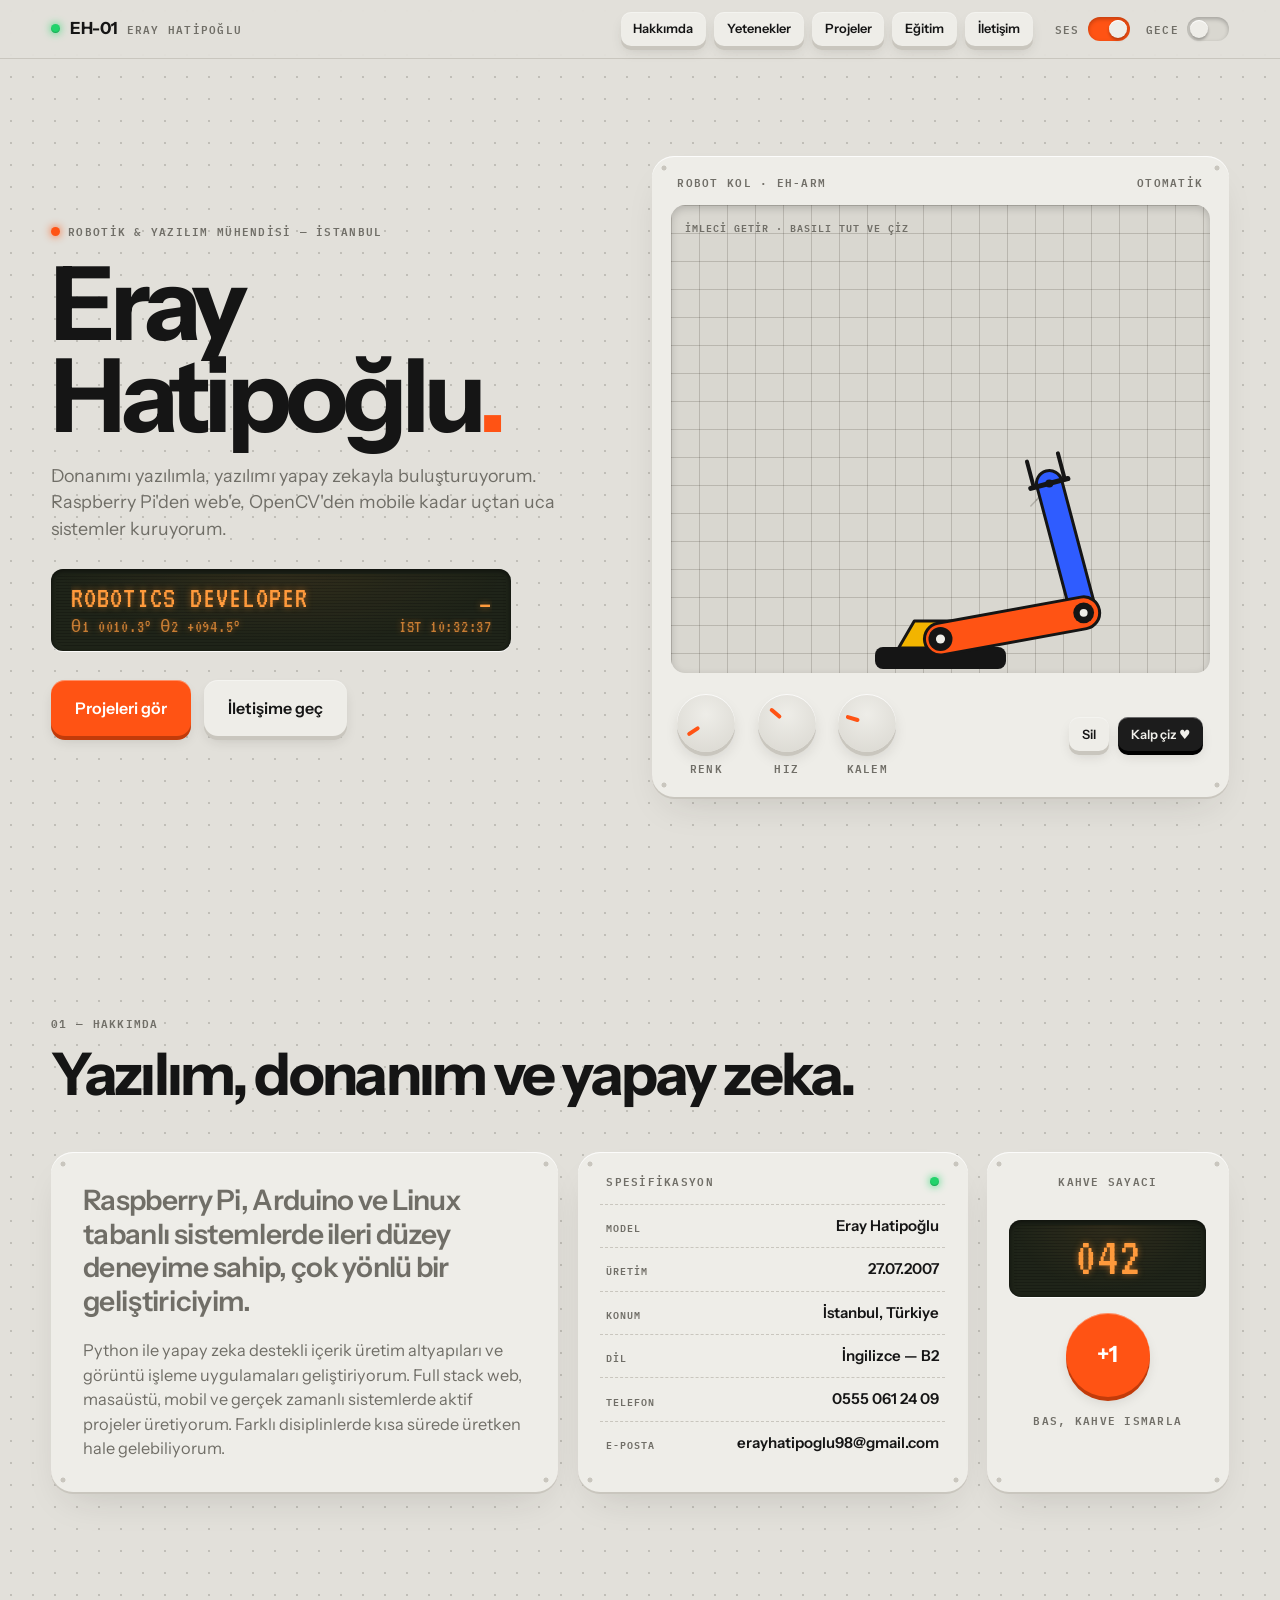
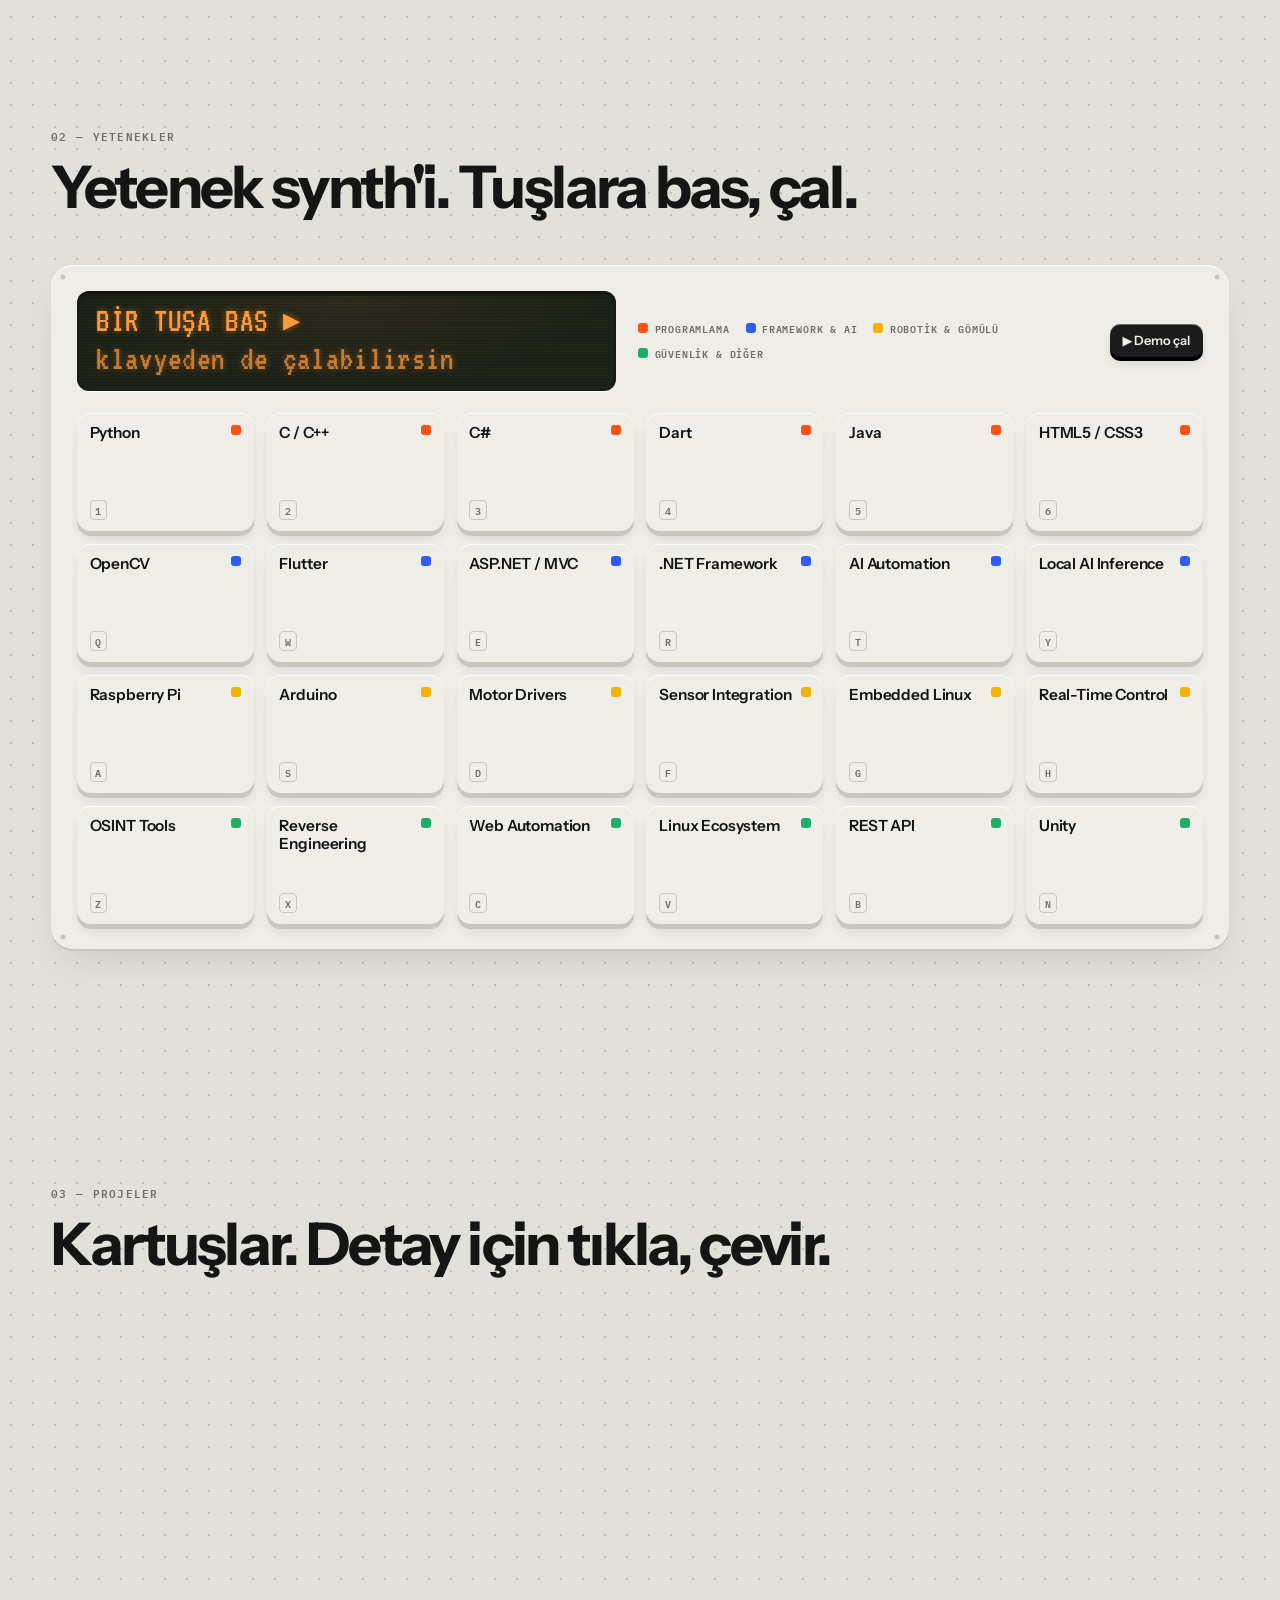
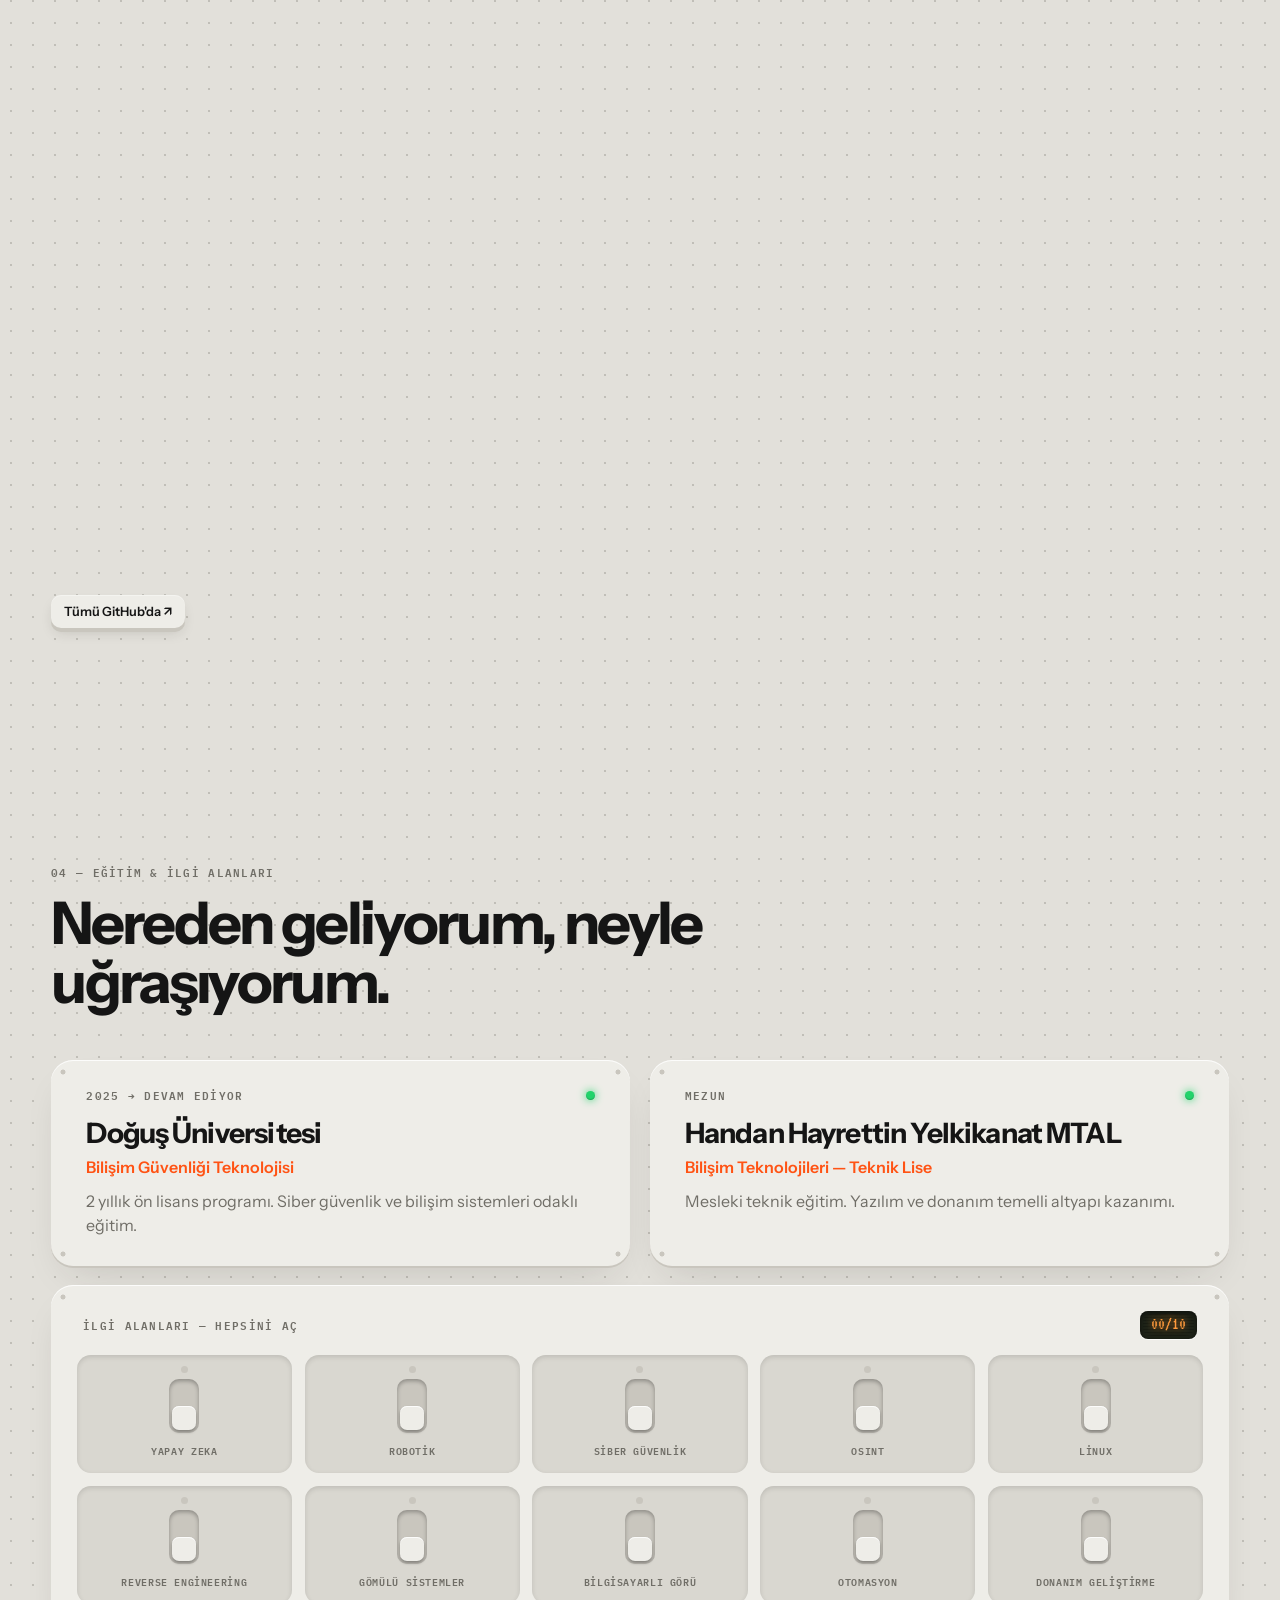
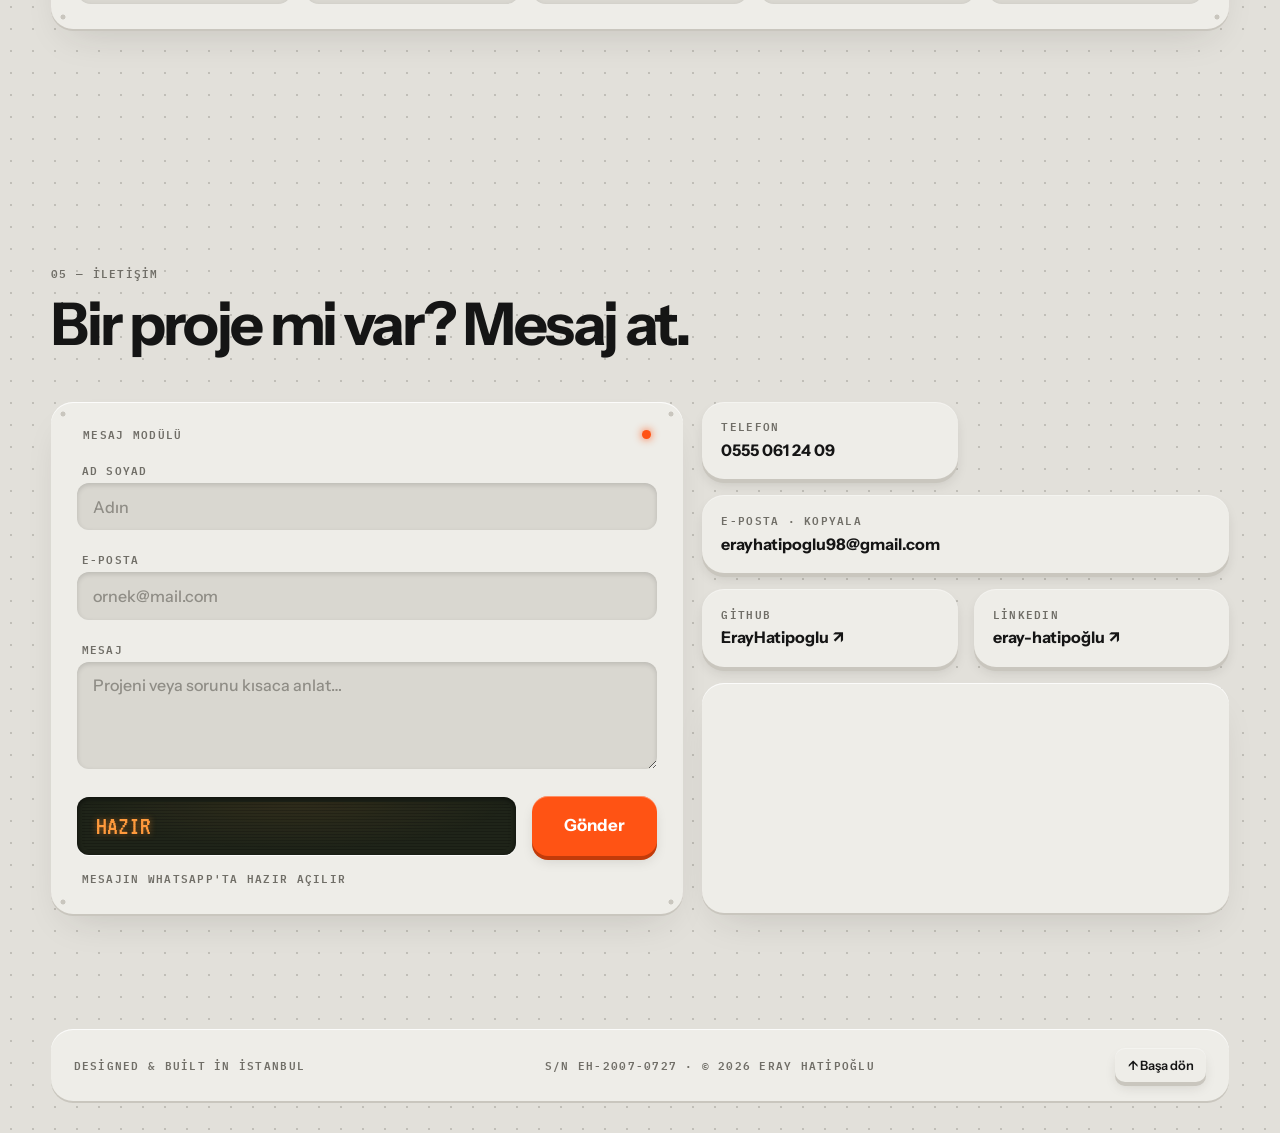
==== commit 76deb0f6: "Restyle as a tactile hardware control panel and add more interactions Swaps the engineering-drawing " ====
--- a/index.html
+++ b/index.html
@@ -3,347 +3,337 @@
 <head>
   <meta charset="UTF-8">
   <meta name="viewport" content="width=device-width, initial-scale=1.0">
-  <title>Eray Hatipoğlu — Teknik Çizim No. EH-001</title>
+  <title>Eray Hatipoğlu — EH-01</title>
   <meta name="description" content="Eray Hatipoğlu — İstanbul'da robotik, yapay zeka destekli otomasyon, gömülü sistemler ve full stack geliştirme üzerine çalışan mühendis.">
-  <meta name="theme-color" content="#f1ede3">
-  <meta property="og:title" content="Eray Hatipoğlu — Teknik Çizim No. EH-001">
+  <meta name="theme-color" content="#e4e2dd">
+  <meta property="og:title" content="Eray Hatipoğlu — EH-01">
   <meta property="og:description" content="Robotik, yapay zeka, gömülü sistemler ve full stack geliştirme.">
   <link rel="icon" href="assets/favicon.svg" type="image/svg+xml">
   <link rel="preconnect" href="https://fonts.googleapis.com">
   <link rel="preconnect" href="https://fonts.gstatic.com" crossorigin>
-  <link href="https://fonts.googleapis.com/css2?family=Archivo:wdth,wght@62..125,100..900&family=Caveat:wght@500;700&family=IBM+Plex+Mono:wght@400;500;600&display=swap" rel="stylesheet">
+  <link href="https://fonts.googleapis.com/css2?family=Instrument+Sans:wdth,wght@75..100,400..700&family=IBM+Plex+Mono:wght@500;600&family=VT323&display=swap" rel="stylesheet">
   <link rel="stylesheet" href="assets/style.css">
 </head>
 <body>
 
-<!-- drawing frame -->
-<div class="frame" aria-hidden="true">
-  <div class="zones-x"><span>1</span><span>2</span><span>3</span><span>4</span><span>5</span><span>6</span><span>7</span><span>8</span></div>
-  <div class="zones-y"><span>A</span><span>B</span><span>C</span><span>D</span><span>E</span><span>F</span></div>
-</div>
-<div class="xh xh-x" aria-hidden="true"></div>
-<div class="xh xh-y" aria-hidden="true"></div>
-<div class="xh-lbl" aria-hidden="true"></div>
-
-<header class="top">
-  <a href="#hero" class="mark" aria-label="Başa dön">E<i>/</i>H</a>
-  <nav class="links" aria-label="Ana menü">
-    <a href="#about"><small>01</small>Hakkımda</a>
-    <a href="#bom"><small>02</small>Yetenekler</a>
-    <a href="#work"><small>03</small>Projeler</a>
-    <a href="#rev"><small>04</small>Eğitim</a>
-    <a href="#order"><small>05</small>İletişim</a>
+<header class="bar">
+  <a href="#hero" class="brand" aria-label="Başa dön"><span class="led led-g blink"></span><b>EH-01</b><small class="lbl">Eray Hatipoğlu</small></a>
+  <nav class="nav" aria-label="Ana menü">
+    <a href="#about" class="key key-s">Hakkımda</a>
+    <a href="#skills" class="key key-s">Yetenekler</a>
+    <a href="#work" class="key key-s">Projeler</a>
+    <a href="#edu" class="key key-s">Eğitim</a>
+    <a href="#contact" class="key key-s">İletişim</a>
   </nav>
-  <button class="mode" id="mode" aria-label="Kâğıt ve blueprint görünümü arasında geçiş yap">
-    <span class="m-paper">KÂĞIT</span><span class="m-sw"><i></i></span><span class="m-bp">BLUEPRINT</span>
-  </button>
-  <button class="menu-btn" id="menuBtn" aria-label="Menü">MENÜ</button>
+  <div class="bar-sw">
+    <button class="sw" id="soundSw" role="switch" aria-checked="true" aria-label="Ses"><span class="lbl">Ses</span><i><b></b></i></button>
+    <button class="sw" id="themeSw" role="switch" aria-checked="false" aria-label="Karanlık mod"><span class="lbl">Gece</span><i><b></b></i></button>
+  </div>
+  <button class="key key-s menu-k" id="menuK" aria-label="Menü">Menü</button>
 </header>
 <div class="drawer" id="drawer">
-  <a href="#about"><small>01</small>Hakkımda</a><a href="#bom"><small>02</small>Yetenekler</a><a href="#work"><small>03</small>Projeler</a><a href="#rev"><small>04</small>Eğitim</a><a href="#order"><small>05</small>İletişim</a>
+  <a href="#about" class="key">Hakkımda</a><a href="#skills" class="key">Yetenekler</a><a href="#work" class="key">Projeler</a><a href="#edu" class="key">Eğitim</a><a href="#contact" class="key">İletişim</a>
 </div>
 
 <main>
 
 <!-- HERO -->
-<section id="hero">
-  <canvas id="arm" aria-hidden="true"></canvas>
-
-  <div class="hero-meta mono">
-    <span>ÇİZİM NO. EH-001</span><span>ÖLÇEK 1:1</span><span id="heroDate">REV B</span>
-  </div>
-
-  <div class="hero-txt">
-    <p class="kicker mono">Robotik &amp; yazılım mühendisi — İstanbul</p>
-    <h1 class="name">
-      <span class="ln"><span>ERAY</span></span>
-      <span class="ln"><span>HATİPOĞLU</span></span>
-    </h1>
-    <div class="dim" aria-hidden="true"><i></i><span class="mono">1 kişi · 5 disiplin</span><i></i></div>
-    <ul class="roles mono" id="roles">
-      <li>Robotik</li><li>Yapay Zeka</li><li>Gömülü Sistemler</li><li>Full Stack</li><li>Siber Güvenlik</li>
-    </ul>
-    <p class="hero-p">Donanımı yazılımla, yazılımı yapay zekayla buluşturuyorum. Raspberry Pi'den web'e, OpenCV'den mobile kadar uçtan uca sistemler kuruyorum.</p>
-    <div class="cta">
-      <a href="#work" class="btn btn-ink">Projeleri incele <span>→</span></a>
-      <a href="#order" class="btn btn-line">İş emri ver</a>
-    </div>
-  </div>
-
-  <p class="hand note-arm" aria-hidden="true">beni yakala!<br><span>basılı tut → çizer</span></p>
-  <div class="hero-foot mono" aria-hidden="true">
-    <span>41.0082° K · 28.9784° D</span>
-    <span class="readout" id="readout">θ₁ 0.0° · θ₂ 0.0°</span>
-    <button class="clear" id="clearInk">mürekkebi sil ✕</button>
+<section id="hero" class="wrap">
+  <div class="hero-l">
+    <p class="lbl rv"><span class="led led-o"></span> Robotik &amp; yazılım mühendisi — İstanbul</p>
+    <h1 class="name rv">Eray<br>Hatipoğlu<span class="dot">.</span></h1>
+    <p class="lead rv">Donanımı yazılımla, yazılımı yapay zekayla buluşturuyorum. Raspberry Pi'den web'e, OpenCV'den mobile kadar uçtan uca sistemler kuruyorum.</p>
+
+    <div class="lcd rv" aria-live="polite">
+      <div class="lcd-in">
+        <span class="lcd-row"><span id="lcdRole">ROBOTICS DEVELOPER</span><span class="lcd-cur">_</span></span>
+        <span class="lcd-row lcd-sm"><span id="lcdInfo">θ1 000.0° θ2 000.0°</span><span id="lcdClock">--:--:--</span></span>
+      </div>
+    </div>
+
+    <div class="hero-keys rv">
+      <a href="#work" class="key key-o key-l">Projeleri gör</a>
+      <a href="#contact" class="key key-l">İletişime geç</a>
+    </div>
+  </div>
+
+  <div class="mod arm-mod rv">
+    <div class="mod-h"><span class="lbl">Robot kol · EH-ARM</span><span class="lbl" id="armMode">otomatik</span></div>
+    <div class="arm-stage" id="armStage">
+      <canvas id="arm" aria-label="Fareyi takip eden robot kol. Basılı tutunca çizer."></canvas>
+      <p class="arm-hint">imleci getir · basılı tut ve çiz</p>
+    </div>
+    <div class="ctrls">
+      <div class="knob-w"><div class="knob" id="kHue" data-min="0" data-max="360" data-val="16" tabindex="0" role="slider" aria-label="Renk" aria-valuemin="0" aria-valuemax="360" aria-valuenow="16"><i></i></div><span class="lbl">Renk</span></div>
+      <div class="knob-w"><div class="knob" id="kSpeed" data-min="2" data-max="40" data-val="14" tabindex="0" role="slider" aria-label="Hız" aria-valuemin="2" aria-valuemax="40" aria-valuenow="14"><i></i></div><span class="lbl">Hız</span></div>
+      <div class="knob-w"><div class="knob" id="kPen" data-min="1" data-max="14" data-val="4" tabindex="0" role="slider" aria-label="Kalem" aria-valuemin="1" aria-valuemax="14" aria-valuenow="4"><i></i></div><span class="lbl">Kalem</span></div>
+      <div class="ctrl-keys">
+        <button class="key key-s" id="armClear">Sil</button>
+        <button class="key key-s key-b" id="armDance">Kalp çiz ♥</button>
+      </div>
+    </div>
   </div>
 </section>
 
 <!-- ABOUT -->
-<section id="about" class="sec">
-  <header class="sh rv">
-    <span class="sh-n">01</span><h2>Hakkımda</h2><span class="sh-line"></span><span class="sh-note mono">GENEL GÖRÜNÜŞ</span>
-  </header>
-
+<section id="about" class="wrap sec">
+  <div class="sec-h rv"><span class="lbl">01 — Hakkımda</span><h2>Yazılım, donanım ve yapay zeka.</h2></div>
   <div class="about">
-    <div class="about-l">
-      <p class="big rv">Raspberry Pi, Arduino ve Linux tabanlı sistemlerde ileri düzey deneyime sahip, <mark>çok yönlü</mark> bir geliştiriciyim.</p>
-      <p class="rv">Python ile yapay zeka destekli içerik üretim altyapıları ve görüntü işleme uygulamaları geliştiriyorum. Full stack web, masaüstü, mobil ve gerçek zamanlı sistemlerde aktif projeler üretiyorum. Farklı disiplinlerde kısa sürede üretken hale gelebiliyorum.</p>
-      <p class="hand note-about rv" aria-hidden="true">↙ kahveyle çalışır</p>
-    </div>
-
-    <dl class="tblock rv">
-      <div><dt>Ad soyad</dt><dd>Eray Hatipoğlu</dd></div>
-      <div><dt>Doğum</dt><dd>27.07.2007</dd></div>
-      <div><dt>Konum</dt><dd>İstanbul, Türkiye</dd></div>
-      <div><dt>Dil</dt><dd>İngilizce — B2</dd></div>
-      <div class="w2"><dt>E-posta</dt><dd><button class="copy" data-copy="erayhatipoglu98@gmail.com">erayhatipoglu98@gmail.com</button></dd></div>
-      <div class="w2"><dt>Telefon</dt><dd><a href="tel:+905550612409">0555 061 24 09</a></dd></div>
-      <div><dt>GitHub</dt><dd><a href="https://github.com/ErayHatipoglu" target="_blank" rel="noopener">ErayHatipoglu ↗</a></dd></div>
-      <div><dt>LinkedIn</dt><dd><a href="https://linkedin.com/in/eray-hatipoğlu-8ba690410" target="_blank" rel="noopener">eray-hatipoğlu ↗</a></dd></div>
-      <div class="w2 clock-row"><dt>İstanbul saati</dt><dd><span id="clock" class="mono">--:--:--</span></dd></div>
-    </dl>
-  </div>
-</section>
-
-<!-- BOM / SKILLS -->
-<section id="bom" class="sec">
-  <header class="sh rv">
-    <span class="sh-n">02</span><h2>Malzeme listesi</h2><span class="sh-line"></span><span class="sh-note mono">TEKNİK YETENEKLER</span>
-  </header>
-
-  <div class="bom">
-    <table class="rv">
-      <caption>A — Programlama</caption>
-      <thead><tr><th>No</th><th>Parça</th><th>Seviye</th></tr></thead>
-      <tbody>
-        <tr><td>A1</td><td>Python</td><td>İleri</td></tr>
-        <tr><td>A2</td><td>C / C++</td><td>İleri</td></tr>
-        <tr><td>A3</td><td>C#</td><td>İleri</td></tr>
-        <tr><td>A4</td><td>Dart</td><td>İleri</td></tr>
-        <tr><td>A5</td><td>Java</td><td>İleri</td></tr>
-        <tr><td>A6</td><td>HTML5 / CSS3</td><td>İleri</td></tr>
-      </tbody>
-    </table>
-    <table class="rv">
-      <caption>B — Framework &amp; AI</caption>
-      <thead><tr><th>No</th><th>Parça</th><th>Tür</th></tr></thead>
-      <tbody>
-        <tr><td>B1</td><td>OpenCV</td><td>Görüntü</td></tr>
-        <tr><td>B2</td><td>Flutter</td><td>Mobil</td></tr>
-        <tr><td>B3</td><td>ASP.NET / MVC</td><td>Web</td></tr>
-        <tr><td>B4</td><td>.NET Framework</td><td>Masaüstü</td></tr>
-        <tr><td>B5</td><td>AI Automation</td><td>Yapay zeka</td></tr>
-        <tr><td>B6</td><td>Local AI Inference</td><td>Yapay zeka</td></tr>
-      </tbody>
-    </table>
-    <table class="rv">
-      <caption>C — Robotik &amp; Gömülü</caption>
-      <thead><tr><th>No</th><th>Parça</th><th>Tür</th></tr></thead>
-      <tbody>
-        <tr><td>C1</td><td>Raspberry Pi</td><td>Donanım</td></tr>
-        <tr><td>C2</td><td>Arduino</td><td>Donanım</td></tr>
-        <tr><td>C3</td><td>Motor Driver Systems</td><td>Kontrol</td></tr>
-        <tr><td>C4</td><td>Sensor Integration</td><td>Kontrol</td></tr>
-        <tr><td>C5</td><td>Embedded Linux</td><td>Sistem</td></tr>
-        <tr><td>C6</td><td>Real-Time Control</td><td>Sistem</td></tr>
-      </tbody>
-    </table>
-    <table class="rv">
-      <caption>D — Güvenlik &amp; Diğer</caption>
-      <thead><tr><th>No</th><th>Parça</th><th>Tür</th></tr></thead>
-      <tbody>
-        <tr><td>D1</td><td>OSINT Tools</td><td>Güvenlik</td></tr>
-        <tr><td>D2</td><td>Reverse Engineering</td><td>Güvenlik</td></tr>
-        <tr><td>D3</td><td>Web Automation</td><td>Otomasyon</td></tr>
-        <tr><td>D4</td><td>Linux Ecosystem</td><td>Sistem</td></tr>
-        <tr><td>D5</td><td>REST API</td><td>Web</td></tr>
-        <tr><td>D6</td><td>Unity</td><td>Oyun / 3B</td></tr>
-      </tbody>
-    </table>
+    <div class="mod about-txt rv">
+      <p class="big">Raspberry Pi, Arduino ve Linux tabanlı sistemlerde ileri düzey deneyime sahip, çok yönlü bir geliştiriciyim.</p>
+      <p>Python ile yapay zeka destekli içerik üretim altyapıları ve görüntü işleme uygulamaları geliştiriyorum. Full stack web, masaüstü, mobil ve gerçek zamanlı sistemlerde aktif projeler üretiyorum. Farklı disiplinlerde kısa sürede üretken hale gelebiliyorum.</p>
+    </div>
+    <div class="mod spec rv">
+      <div class="mod-h"><span class="lbl">Spesifikasyon</span><span class="led led-g"></span></div>
+      <dl>
+        <div><dt>Model</dt><dd>Eray Hatipoğlu</dd></div>
+        <div><dt>Üretim</dt><dd>27.07.2007</dd></div>
+        <div><dt>Konum</dt><dd>İstanbul, Türkiye</dd></div>
+        <div><dt>Dil</dt><dd>İngilizce — B2</dd></div>
+        <div><dt>Telefon</dt><dd><a href="tel:+905550612409">0555 061 24 09</a></dd></div>
+        <div><dt>E-posta</dt><dd><button class="copy" data-copy="erayhatipoglu98@gmail.com">erayhatipoglu98@gmail.com</button></dd></div>
+      </dl>
+    </div>
+    <div class="mod counter rv">
+      <div class="mod-h"><span class="lbl">Kahve sayacı</span></div>
+      <div class="lcd lcd-big"><div class="lcd-in"><span id="coffeeN">000</span></div></div>
+      <button class="key key-o key-round" id="coffeeK" aria-label="Kahve ısmarla">+1</button>
+      <p class="lbl">bas, kahve ısmarla</p>
+    </div>
+  </div>
+</section>
+
+<!-- SKILLS SYNTH -->
+<section id="skills" class="wrap sec">
+  <div class="sec-h rv"><span class="lbl">02 — Yetenekler</span><h2>Yetenek synth'i. Tuşlara bas, çal.</h2></div>
+  <div class="mod synth rv">
+    <div class="synth-top">
+      <div class="lcd synth-lcd"><div class="lcd-in"><span class="lcd-row" id="synLcd">BİR TUŞA BAS ▸</span><span class="lcd-row lcd-sm" id="synSub">klavyeden de çalabilirsin</span></div></div>
+      <div class="synth-legend">
+        <span><i style="background:var(--c1)"></i>Programlama</span>
+        <span><i style="background:var(--c2)"></i>Framework &amp; AI</span>
+        <span><i style="background:var(--c3)"></i>Robotik &amp; Gömülü</span>
+        <span><i style="background:var(--c4)"></i>Güvenlik &amp; Diğer</span>
+      </div>
+      <button class="key key-s key-b" id="synDemo">▶ Demo çal</button>
+    </div>
+    <div class="pads" id="pads"></div>
   </div>
 </section>
 
 <!-- WORK -->
-<section id="work" class="sec">
-  <header class="sh rv">
-    <span class="sh-n">03</span><h2>Detay çizimleri</h2><span class="sh-line"></span><span class="sh-note mono">PROJELER</span>
-  </header>
-
-  <div class="sheets">
-    <article class="sheet rv">
-      <div class="sheet-h mono"><span>DETAY A</span><span>Ö 2:1</span></div>
-      <svg class="draw" viewBox="0 0 240 150" aria-hidden="true">
-        <g class="spin-slow">
-          <path d="M40 30L120 20M40 30L120 75M40 30L120 130M40 75L120 20M40 75L120 75M40 75L120 130M40 120L120 20M40 120L120 75M40 120L120 130M120 20L200 50M120 75L200 50M120 130L200 50M120 20L200 100M120 75L200 100M120 130L200 100"/>
-        </g>
-        <circle cx="40" cy="30" r="8"/><circle cx="40" cy="75" r="8"/><circle cx="40" cy="120" r="8"/>
-        <circle cx="120" cy="20" r="8"/><circle cx="120" cy="75" r="8"/><circle cx="120" cy="130" r="8"/>
-        <circle class="acc pulse" cx="200" cy="50" r="8"/><circle class="acc pulse d2" cx="200" cy="100" r="8"/>
-        <path class="thin" d="M40 142H200M40 138v8M200 138v8"/>
-      </svg>
-      <div class="sheet-b">
-        <h3>AI sosyal medya otomasyonu</h3>
-        <p>Python ve lokal AI modelleri ile içerik üretimi, iş akışı yönetimi ve otomatik medya işleme altyapısı.</p>
-        <p class="mat mono">MALZEME: Python · Local AI · Automation</p>
-      </div>
-    </article>
-
-    <article class="sheet rv">
-      <div class="sheet-h mono"><span>DETAY B</span><span>Ö 1:2</span></div>
-      <svg class="draw" viewBox="0 0 240 150" aria-hidden="true">
-        <rect x="14" y="58" width="44" height="34" rx="4"/><circle cx="66" cy="75" r="10"/><path d="M24 58v-8h16v8"/>
-        <path class="thin dash" d="M76 70L222 18M76 80L222 138"/>
-        <rect class="acc scan-box" x="150" y="50" width="44" height="66"/>
-        <circle cx="172" cy="66" r="8"/><path d="M172 74v24M160 84h24M172 98l-8 14M172 98l8 14"/>
-        <path class="thin" d="M150 44v-6h12M194 44v-6h-12"/>
-      </svg>
-      <div class="sheet-b">
-        <h3>Bilgisayarlı görü &amp; OpenCV</h3>
-        <p>Gerçek zamanlı görüntü işleme, nesne tespiti ve kamera tabanlı otomasyon sistemleri.</p>
-        <p class="mat mono">MALZEME: Python · OpenCV · CV</p>
-      </div>
-    </article>
-
-    <article class="sheet rv">
-      <div class="sheet-h mono"><span>DETAY C</span><span>Ö 1:1</span></div>
-      <svg class="draw" viewBox="0 0 240 150" aria-hidden="true">
-        <rect x="24" y="16" width="192" height="118" rx="4"/><path d="M24 32h192"/><circle cx="34" cy="24" r="3"/><circle cx="44" cy="24" r="3"/><circle cx="54" cy="24" r="3"/>
-        <path d="M70 32v102M34 46h26M34 58h20M34 70h24"/>
-        <path d="M84 120V96M100 120V80M116 120V104M132 120V70M148 120V90"/>
-        <g class="gear spin"><circle cx="186" cy="66" r="14"/><circle cx="186" cy="66" r="5"/><path d="M186 46v6M186 80v6M166 66h6M200 66h6M172 52l4 4M196 76l4 4M200 52l-4 4M172 80l4-4"/></g>
-      </svg>
-      <div class="sheet-b">
-        <h3>Windows &amp; .NET uygulamaları</h3>
-        <p>ASP.NET, .NET Framework ve C# ile masaüstü uygulamaları ve kapsamlı otomasyon araçları.</p>
-        <p class="mat mono">MALZEME: C# · ASP.NET · .NET</p>
-      </div>
-    </article>
-
-    <article class="sheet rv">
-      <div class="sheet-h mono"><span>DETAY D</span><span>Ö 1:1</span></div>
-      <svg class="draw" viewBox="0 0 240 150" aria-hidden="true">
-        <rect x="20" y="14" width="200" height="122" rx="6"/><path d="M20 32h200"/><rect x="60" y="19" width="120" height="8" rx="4"/>
-        <rect x="34" y="44" width="172" height="34"/><path d="M34 90h50v32H34zM95 90h50v32H95zM156 90h50v32h-50z"/>
-        <path class="acc" d="M104 54l-10 7 10 7M136 54l10 7-10 7M124 50l-8 22"/>
-      </svg>
-      <div class="sheet-b">
-        <h3>Full stack web projeleri</h3>
-        <p>Modern arayüzlere sahip yüksek performanslı web siteleri. Uçtan uca geliştirme.</p>
-        <p class="mat mono">MALZEME: ASP.NET MVC · HTML/CSS · JS</p>
-      </div>
-    </article>
-
-    <article class="sheet rv">
-      <div class="sheet-h mono"><span>DETAY E</span><span>Ö 1:1</span></div>
-      <svg class="draw" viewBox="0 0 240 150" aria-hidden="true">
-        <rect x="88" y="8" width="64" height="134" rx="12"/><path d="M110 16h20"/>
-        <rect class="acc" x="96" y="28" width="48" height="30" rx="4"/>
-        <rect x="96" y="64" width="48" height="16" rx="3"/><rect x="96" y="86" width="48" height="16" rx="3"/>
-        <path d="M100 128h8M116 128h8M132 128h8"/>
-        <path class="thin" d="M76 8v134M72 8h8M72 142h8M164 8h8M164 142h8"/>
-        <path class="thin" d="M168 8v134"/>
-      </svg>
-      <div class="sheet-b">
-        <h3>Flutter mobil uygulama</h3>
-        <p>Dart ve Flutter ile çapraz platform modern mobil uygulamalar ve performanslı UI/UX geliştirme.</p>
-        <p class="mat mono">MALZEME: Flutter · Dart · Mobile</p>
-      </div>
-    </article>
-
-    <article class="sheet rv">
-      <div class="sheet-h mono"><span>DETAY F</span><span>Ö 3:1</span></div>
-      <svg class="draw" viewBox="0 0 240 150" aria-hidden="true">
-        <rect x="16" y="20" width="150" height="110" rx="6"/>
-        <path d="M26 30h130M26 36h130"/><rect x="66" y="58" width="44" height="44"/><path d="M60 66h6M60 74h6M60 82h6M60 90h6M110 66h6M110 74h6M110 82h6M110 90h6"/>
-        <circle class="acc blink" cx="34" cy="116" r="4"/><circle class="blink d2" cx="48" cy="116" r="4"/>
-        <path d="M110 80h24v-20h20M88 102v18h40"/>
-        <g class="gear spin"><circle cx="200" cy="76" r="20"/><circle cx="200" cy="76" r="6"/><path d="M200 50v6M200 96v6M174 76h6M220 76h6M182 58l4 4M214 90l4 4M218 58l-4 4M182 94l4-4"/></g>
-        <path class="thin dash" d="M154 80h26"/>
-      </svg>
-      <div class="sheet-b">
-        <h3>Raspberry Pi &amp; Arduino</h3>
-        <p>Sensör entegrasyonu, motor sürücü sistemleri ve gerçek zamanlı gömülü Linux geliştirme.</p>
-        <p class="mat mono">MALZEME: Raspberry Pi · Arduino · Embedded</p>
-      </div>
-    </article>
-  </div>
-  <a class="more mono rv" href="https://github.com/ErayHatipoglu" target="_blank" rel="noopener">Tüm çizimler arşivde → github.com/ErayHatipoglu</a>
-</section>
-
-<!-- REVISIONS / EDUCATION -->
-<section id="rev" class="sec">
-  <header class="sh rv">
-    <span class="sh-n">04</span><h2>Revizyon geçmişi</h2><span class="sh-line"></span><span class="sh-note mono">EĞİTİM</span>
-  </header>
-  <div class="revs">
-    <div class="rev-row rv">
-      <span class="rev-id">B</span>
-      <span class="rev-date mono">2025 →</span>
-      <div><h3>Doğuş Üniversitesi</h3><p>Bilişim Güvenliği Teknolojisi — 2 yıllık ön lisans. Siber güvenlik ve bilişim sistemleri odaklı eğitim.</p></div>
-      <span class="rev-st mono live">Devam ediyor</span>
-    </div>
-    <div class="rev-row rv">
-      <span class="rev-id">A</span>
-      <span class="rev-date mono">Mezun</span>
-      <div><h3>Handan Hayrettin Yelkikanat MTAL</h3><p>Bilişim Teknolojileri — Teknik lise. Yazılım ve donanım temelli altyapı kazanımı.</p></div>
-      <span class="rev-st mono">Onaylandı</span>
-    </div>
-  </div>
-
-  <div class="interests rv">
-    <p class="mono lbl">NOTLAR — İLGİ ALANLARI</p>
-    <ul>
-      <li><b>1</b>Yapay zeka</li><li><b>2</b>Robotik</li><li><b>3</b>Siber güvenlik</li><li><b>4</b>OSINT</li><li><b>5</b>Linux</li>
-      <li><b>6</b>Reverse engineering</li><li><b>7</b>Gömülü sistemler</li><li><b>8</b>Bilgisayarlı görü</li><li><b>9</b>Otomasyon</li><li><b>10</b>Donanım geliştirme</li>
-    </ul>
-  </div>
-</section>
-
-<!-- ORDER / CONTACT -->
-<section id="order" class="sec">
-  <header class="sh rv">
-    <span class="sh-n">05</span><h2>İş emri</h2><span class="sh-line"></span><span class="sh-note mono">İLETİŞİM</span>
-  </header>
-
-  <div class="order">
-    <form class="wo rv" id="wo" novalidate>
-      <div class="wo-h mono"><span>İŞ EMRİ NO. <b id="woNo">EH-0000</b></span><span id="woDate">--.--.----</span></div>
-      <label class="f"><span class="mono">01 · Ad soyad</span><input id="waName" type="text" autocomplete="name" placeholder="Adın"></label>
-      <label class="f"><span class="mono">02 · E-posta</span><input id="waEmail" type="email" autocomplete="email" placeholder="ornek@mail.com"></label>
-      <label class="f"><span class="mono">03 · Açıklama</span><textarea id="waMsg" rows="4" placeholder="Projeni veya sorunu kısaca anlat…"></textarea></label>
-      <button class="btn btn-ink send" type="submit">Onayla &amp; WhatsApp'tan gönder <span>→</span></button>
-      <div class="stamp" id="stamp" aria-hidden="true"><span>ONAYLANDI</span><small id="stampDate"></small></div>
+<section id="work" class="wrap sec">
+  <div class="sec-h rv"><span class="lbl">03 — Projeler</span><h2>Kartuşlar. Detay için tıkla, çevir.</h2></div>
+  <div class="carts">
+    <article class="cart rv" style="--cc:var(--c2)" tabindex="0">
+      <div class="cart-in">
+        <div class="cart-f">
+          <div class="cart-h"><span class="lbl">CRT-01</span><span class="led"></span></div>
+          <svg class="art" viewBox="0 0 240 150" aria-hidden="true">
+            <path class="ln" d="M40 30L120 20M40 30L120 75M40 30L120 130M40 75L120 20M40 75L120 75M40 75L120 130M40 120L120 20M40 120L120 75M40 120L120 130M120 20L200 50M120 75L200 50M120 130L200 50M120 20L200 100M120 75L200 100M120 130L200 100"/>
+            <circle cx="40" cy="30" r="9"/><circle cx="40" cy="75" r="9"/><circle cx="40" cy="120" r="9"/>
+            <circle cx="120" cy="20" r="9"/><circle cx="120" cy="75" r="9"/><circle cx="120" cy="130" r="9"/>
+            <circle class="fx pulse" cx="200" cy="50" r="11"/><circle class="fx pulse d2" cx="200" cy="100" r="11"/>
+          </svg>
+          <h3>AI sosyal medya otomasyonu</h3>
+          <p>Python ve lokal AI modelleri ile içerik üretimi ve iş akışı yönetimi.</p>
+        </div>
+        <div class="cart-b">
+          <span class="lbl">Detay</span>
+          <p>Lokal AI modelleriyle otomatik içerik üretimi, iş akışı yönetimi ve medya işleme altyapısı.</p>
+          <div class="tags"><span>Python</span><span>Local AI</span><span>Automation</span></div>
+          <span class="lbl back">↺ geri çevir</span>
+        </div>
+      </div>
+    </article>
+
+    <article class="cart rv" style="--cc:var(--c3)" tabindex="0">
+      <div class="cart-in">
+        <div class="cart-f">
+          <div class="cart-h"><span class="lbl">CRT-02</span><span class="led"></span></div>
+          <svg class="art" viewBox="0 0 240 150" aria-hidden="true">
+            <rect x="14" y="58" width="44" height="34" rx="6"/><circle cx="66" cy="75" r="11"/><path d="M24 58v-8h16v8"/>
+            <path class="ln" d="M76 70L222 18M76 80L222 138"/>
+            <rect class="fx scan" x="148" y="48" width="48" height="70" rx="4"/>
+            <circle cx="172" cy="66" r="8"/><path d="M172 74v24M160 84h24M172 98l-8 14M172 98l8 14"/>
+          </svg>
+          <h3>Bilgisayarlı görü &amp; OpenCV</h3>
+          <p>Gerçek zamanlı görüntü işleme ve kamera tabanlı otomasyon.</p>
+        </div>
+        <div class="cart-b">
+          <span class="lbl">Detay</span>
+          <p>Gerçek zamanlı görüntü işleme, nesne tespiti ve kamera tabanlı otomasyon sistemleri geliştirme.</p>
+          <div class="tags"><span>Python</span><span>OpenCV</span><span>CV</span></div>
+          <span class="lbl back">↺ geri çevir</span>
+        </div>
+      </div>
+    </article>
+
+    <article class="cart rv" style="--cc:var(--c4)" tabindex="0">
+      <div class="cart-in">
+        <div class="cart-f">
+          <div class="cart-h"><span class="lbl">CRT-03</span><span class="led"></span></div>
+          <svg class="art" viewBox="0 0 240 150" aria-hidden="true">
+            <rect x="24" y="16" width="192" height="118" rx="8"/><path d="M24 34h192"/><circle cx="36" cy="25" r="3"/><circle cx="46" cy="25" r="3"/><circle cx="56" cy="25" r="3"/>
+            <path d="M70 34v100M36 48h24M36 60h18M36 72h22"/>
+            <path class="fx-s" d="M86 120V96M102 120V80M118 120V104M134 120V70M150 120V90"/>
+            <g class="spin"><circle cx="186" cy="68" r="14"/><circle cx="186" cy="68" r="5"/><path d="M186 48v6M186 82v6M166 68h6M200 68h6"/></g>
+          </svg>
+          <h3>Windows &amp; .NET uygulamaları</h3>
+          <p>C# ile masaüstü uygulamaları ve otomasyon araçları.</p>
+        </div>
+        <div class="cart-b">
+          <span class="lbl">Detay</span>
+          <p>ASP.NET, .NET Framework ve C# ile masaüstü uygulamaları ve kapsamlı otomasyon araçları.</p>
+          <div class="tags"><span>C#</span><span>ASP.NET</span><span>.NET</span></div>
+          <span class="lbl back">↺ geri çevir</span>
+        </div>
+      </div>
+    </article>
+
+    <article class="cart rv" style="--cc:var(--c1)" tabindex="0">
+      <div class="cart-in">
+        <div class="cart-f">
+          <div class="cart-h"><span class="lbl">CRT-04</span><span class="led"></span></div>
+          <svg class="art" viewBox="0 0 240 150" aria-hidden="true">
+            <rect x="20" y="14" width="200" height="122" rx="8"/><path d="M20 32h200"/><rect x="60" y="19" width="120" height="8" rx="4"/>
+            <rect class="fx-f" x="34" y="44" width="172" height="34" rx="4"/><rect x="34" y="90" width="50" height="32" rx="4"/><rect x="95" y="90" width="50" height="32" rx="4"/><rect x="156" y="90" width="50" height="32" rx="4"/>
+            <path class="inv" d="M104 54l-10 7 10 7M136 54l10 7-10 7M124 50l-8 22"/>
+          </svg>
+          <h3>Full stack web projeleri</h3>
+          <p>Modern arayüzlü, yüksek performanslı web siteleri.</p>
+        </div>
+        <div class="cart-b">
+          <span class="lbl">Detay</span>
+          <p>Modern arayüzlere sahip yüksek performanslı web siteleri. Uçtan uca geliştirme.</p>
+          <div class="tags"><span>ASP.NET MVC</span><span>HTML/CSS</span><span>JS</span></div>
+          <span class="lbl back">↺ geri çevir</span>
+        </div>
+      </div>
+    </article>
+
+    <article class="cart rv" style="--cc:var(--c2)" tabindex="0">
+      <div class="cart-in">
+        <div class="cart-f">
+          <div class="cart-h"><span class="lbl">CRT-05</span><span class="led"></span></div>
+          <svg class="art" viewBox="0 0 240 150" aria-hidden="true">
+            <rect x="88" y="8" width="64" height="134" rx="14"/><path d="M110 17h20"/>
+            <rect class="fx-f" x="96" y="28" width="48" height="30" rx="5"/>
+            <rect class="slide" x="96" y="64" width="48" height="16" rx="4"/><rect class="slide d2" x="96" y="86" width="48" height="16" rx="4"/>
+            <path d="M102 128h8M116 128h8M130 128h8"/>
+          </svg>
+          <h3>Flutter mobil uygulama</h3>
+          <p>Dart ve Flutter ile çapraz platform mobil uygulamalar.</p>
+        </div>
+        <div class="cart-b">
+          <span class="lbl">Detay</span>
+          <p>Dart ve Flutter ile çapraz platform modern mobil uygulamalar ve performanslı UI/UX geliştirme.</p>
+          <div class="tags"><span>Flutter</span><span>Dart</span><span>Mobile</span></div>
+          <span class="lbl back">↺ geri çevir</span>
+        </div>
+      </div>
+    </article>
+
+    <article class="cart rv" style="--cc:var(--c3)" tabindex="0">
+      <div class="cart-in">
+        <div class="cart-f">
+          <div class="cart-h"><span class="lbl">CRT-06</span><span class="led"></span></div>
+          <svg class="art" viewBox="0 0 240 150" aria-hidden="true">
+            <rect x="16" y="20" width="150" height="110" rx="8"/>
+            <path d="M28 32h126"/><rect x="66" y="56" width="44" height="44" rx="3"/><path d="M60 66h6M60 78h6M60 90h6M110 66h6M110 78h6M110 90h6"/>
+            <circle class="fx blink" cx="34" cy="116" r="5"/><circle class="fx blink d2" cx="50" cy="116" r="5"/>
+            <path class="ln" d="M110 80h24v-20h20M88 100v18h40"/>
+            <g class="spin"><circle cx="200" cy="76" r="20"/><circle cx="200" cy="76" r="6"/><path d="M200 50v6M200 96v6M174 76h6M220 76h6"/></g>
+          </svg>
+          <h3>Raspberry Pi &amp; Arduino</h3>
+          <p>Sensör entegrasyonu ve gerçek zamanlı donanım kontrolü.</p>
+        </div>
+        <div class="cart-b">
+          <span class="lbl">Detay</span>
+          <p>Sensör entegrasyonu, motor sürücü sistemleri ve gerçek zamanlı gömülü Linux geliştirme.</p>
+          <div class="tags"><span>Raspberry Pi</span><span>Arduino</span><span>Embedded</span></div>
+          <span class="lbl back">↺ geri çevir</span>
+        </div>
+      </div>
+    </article>
+  </div>
+  <a class="key key-s more rv" href="https://github.com/ErayHatipoglu" target="_blank" rel="noopener">Tümü GitHub'da ↗</a>
+</section>
+
+<!-- EDUCATION + INTERESTS -->
+<section id="edu" class="wrap sec">
+  <div class="sec-h rv"><span class="lbl">04 — Eğitim &amp; ilgi alanları</span><h2>Nereden geliyorum, neyle uğraşıyorum.</h2></div>
+  <div class="edu">
+    <div class="mod edu-m rv">
+      <div class="mod-h"><span class="lbl">2025 → devam ediyor</span><span class="led led-g blink"></span></div>
+      <h3>Doğuş Üniversitesi</h3>
+      <p class="edu-f">Bilişim Güvenliği Teknolojisi</p>
+      <p>2 yıllık ön lisans programı. Siber güvenlik ve bilişim sistemleri odaklı eğitim.</p>
+    </div>
+    <div class="mod edu-m rv">
+      <div class="mod-h"><span class="lbl">Mezun</span><span class="led led-g"></span></div>
+      <h3>Handan Hayrettin Yelkikanat MTAL</h3>
+      <p class="edu-f">Bilişim Teknolojileri — Teknik Lise</p>
+      <p>Mesleki teknik eğitim. Yazılım ve donanım temelli altyapı kazanımı.</p>
+    </div>
+  </div>
+
+  <div class="mod switches rv">
+    <div class="mod-h"><span class="lbl">İlgi alanları — hepsini aç</span><span class="lcd lcd-tiny"><span class="lcd-in"><span id="swCount">00/10</span></span></span></div>
+    <div class="sw-bank" id="swBank">
+      <button class="tog" aria-pressed="false"><i></i><span>Yapay zeka</span></button>
+      <button class="tog" aria-pressed="false"><i></i><span>Robotik</span></button>
+      <button class="tog" aria-pressed="false"><i></i><span>Siber güvenlik</span></button>
+      <button class="tog" aria-pressed="false"><i></i><span>OSINT</span></button>
+      <button class="tog" aria-pressed="false"><i></i><span>Linux</span></button>
+      <button class="tog" aria-pressed="false"><i></i><span>Reverse engineering</span></button>
+      <button class="tog" aria-pressed="false"><i></i><span>Gömülü sistemler</span></button>
+      <button class="tog" aria-pressed="false"><i></i><span>Bilgisayarlı görü</span></button>
+      <button class="tog" aria-pressed="false"><i></i><span>Otomasyon</span></button>
+      <button class="tog" aria-pressed="false"><i></i><span>Donanım geliştirme</span></button>
+    </div>
+  </div>
+</section>
+
+<!-- CONTACT -->
+<section id="contact" class="wrap sec">
+  <div class="sec-h rv"><span class="lbl">05 — İletişim</span><h2>Bir proje mi var? Mesaj at.</h2></div>
+  <div class="contact">
+    <form class="mod form rv" id="waForm" novalidate>
+      <div class="mod-h"><span class="lbl">Mesaj modülü</span><span class="led led-o" id="formLed"></span></div>
+      <label class="fld"><span class="lbl">Ad soyad</span><input id="waName" type="text" autocomplete="name" placeholder="Adın"></label>
+      <label class="fld"><span class="lbl">E-posta</span><input id="waEmail" type="email" autocomplete="email" placeholder="ornek@mail.com"></label>
+      <label class="fld"><span class="lbl">Mesaj</span><textarea id="waMsg" rows="4" placeholder="Projeni veya sorunu kısaca anlat…"></textarea></label>
+      <div class="send-row">
+        <div class="lcd send-lcd"><div class="lcd-in"><span id="sendLcd">HAZIR</span></div></div>
+        <button class="key key-o key-big" type="submit">Gönder</button>
+      </div>
+      <p class="lbl note">Mesajın WhatsApp'ta hazır açılır</p>
     </form>
 
-    <div class="direct">
-      <a class="d-row rv" href="tel:+905550612409"><span class="mono">TEL</span><b>0555 061 24 09</b><i>↗</i></a>
-      <button class="d-row rv copy" data-copy="erayhatipoglu98@gmail.com"><span class="mono">E-POSTA</span><b>erayhatipoglu98@gmail.com</b><i>kopyala</i></button>
-      <a class="d-row rv" href="https://github.com/ErayHatipoglu" target="_blank" rel="noopener"><span class="mono">GITHUB</span><b>ErayHatipoglu</b><i>↗</i></a>
-      <a class="d-row rv" href="https://linkedin.com/in/eray-hatipoğlu-8ba690410" target="_blank" rel="noopener"><span class="mono">LINKEDIN</span><b>eray-hatipoğlu</b><i>↗</i></a>
-      <div class="map rv">
+    <div class="c-side">
+      <a class="key c-key rv" href="tel:+905550612409"><span class="lbl">Telefon</span><b>0555 061 24 09</b></a>
+      <button class="key c-key copy rv" data-copy="erayhatipoglu98@gmail.com"><span class="lbl">E-posta · kopyala</span><b>erayhatipoglu98@gmail.com</b></button>
+      <a class="key c-key rv" href="https://github.com/ErayHatipoglu" target="_blank" rel="noopener"><span class="lbl">GitHub</span><b>ErayHatipoglu ↗</b></a>
+      <a class="key c-key rv" href="https://linkedin.com/in/eray-hatipoğlu-8ba690410" target="_blank" rel="noopener"><span class="lbl">LinkedIn</span><b>eray-hatipoğlu ↗</b></a>
+      <div class="mod map rv">
         <iframe title="İstanbul haritası" src="https://www.google.com/maps/embed?pb=!1m18!1m12!1m3!1d192697.74115498895!2d28.872396!3d41.0050948!2m3!1f0!2f0!3f0!3m2!1i1024!2i768!4f13.1!3m3!1m2!1s0x14caa7040068086b%3A0xe1ccfe98bc01b0d0!2zSXN0YW5idWwsIFTDvHJraXll!5e0!3m2!1str!2str!4v1700000000000" loading="lazy" referrerpolicy="no-referrer-when-downgrade"></iframe>
-        <span class="map-pin mono">⌖ İSTANBUL</span>
       </div>
     </div>
   </div>
 </section>
 </main>
 
-<footer class="tb">
-  <div class="tb-grid">
-    <div class="tb-sign"><span class="mono">ÇİZEN</span><p class="sig">Eray Hatipoğlu</p></div>
-    <div><span class="mono">PROJE</span><b>Kişisel portfolyo</b></div>
-    <div><span class="mono">ÇİZİM NO.</span><b>EH-001</b></div>
-    <div><span class="mono">TARİH</span><b id="tbDate">—</b></div>
-    <div><span class="mono">ÖLÇEK</span><b>1:1</b></div>
-    <div><span class="mono">SAYFA</span><b>1 / 1</b></div>
-    <div><span class="mono">REV</span><b>B</b></div>
-    <div class="tb-c"><span class="mono">©</span><b><span id="year">2025</span> · Tüm hakları saklıdır</b></div>
-    <a href="#hero" class="tb-up"><span class="mono">BAŞA DÖN</span><b>↑</b></a>
+<footer class="wrap foot">
+  <div class="plate">
+    <span class="lbl">Designed &amp; built in İstanbul</span>
+    <span class="lbl">S/N EH-2007-0727 · © <span id="year">2025</span> Eray Hatipoğlu</span>
+    <a href="#hero" class="key key-s">↑ Başa dön</a>
   </div>
 </footer>
 
-<div class="toast mono" id="toast" role="status"></div>
+<canvas id="fx" aria-hidden="true"></canvas>
+<div class="toast" id="toast" role="status"></div>
 <script src="assets/main.js"></script>
 </body>
 </html>
--- a/assets/style.css
+++ b/assets/style.css
@@ -1,328 +1,322 @@
 *,*::before,*::after{box-sizing:border-box;margin:0;padding:0}
 
 :root{
-  --paper:#f1ede3;
-  --paper2:#e7e2d4;
-  --ink:#1b1f29;
-  --ink2:#5c6070;
-  --line:rgba(27,31,41,.22);
-  --grid:rgba(27,31,41,.055);
-  --grid2:rgba(27,31,41,.11);
-  --acc:#ff4d00;
-  --sans:'Archivo',system-ui,sans-serif;
+  --hue:16;
+  --acc:hsl(var(--hue) 100% 54%);
+  --acc-d:hsl(var(--hue) 90% 40%);
+  --body:#e2e0da;
+  --panel:#eeede8;
+  --panel-d:#c9c6be;
+  --inset:#d9d7d0;
+  --ink:#151515;
+  --mut:#706e67;
+  --hi:rgba(255,255,255,.85);
+  --sh:rgba(40,35,25,.18);
+  --c1:var(--acc);
+  --c2:#2f5cff;
+  --c3:#f2b400;
+  --c4:#1fae6a;
+  --lcd-bg:#1f2419;
+  --lcd-fg:#ff9a3c;
+  --sans:'Instrument Sans',system-ui,sans-serif;
   --mono:'IBM Plex Mono',ui-monospace,monospace;
-  --hand:'Caveat',cursive;
-  --gut:clamp(1.4rem,6vw,6.5rem);
-  --ease:cubic-bezier(.7,0,.2,1);
+  --pix:'VT323',ui-monospace,monospace;
+  --gut:clamp(1rem,4vw,3.5rem);
+  --r:22px;
   --out:cubic-bezier(.16,1,.3,1);
-}
-html.bp{
-  --paper:#0f3a88;
-  --paper2:#0c3070;
-  --ink:#eaf1ff;
-  --ink2:#a8bce6;
-  --line:rgba(234,241,255,.3);
-  --grid:rgba(234,241,255,.07);
-  --grid2:rgba(234,241,255,.14);
-  --acc:#ffd23f;
+  --spring:cubic-bezier(.34,1.56,.64,1);
+}
+html.dark{
+  --body:#161616;
+  --panel:#232322;
+  --panel-d:#0a0a0a;
+  --inset:#1a1a19;
+  --ink:#f1f0eb;
+  --mut:#8f8d86;
+  --hi:rgba(255,255,255,.07);
+  --sh:rgba(0,0,0,.5);
+  --lcd-bg:#0d0f0b;
 }
 ::view-transition-old(root),::view-transition-new(root){animation:none;mix-blend-mode:normal}
 ::view-transition-new(root){z-index:2}
 
 html{scroll-behavior:smooth;-webkit-text-size-adjust:100%}
-body{
-  font-family:var(--sans);color:var(--ink);background-color:var(--paper);
-  background-image:
-    linear-gradient(var(--grid2) 1px,transparent 1px),linear-gradient(90deg,var(--grid2) 1px,transparent 1px),
-    linear-gradient(var(--grid) 1px,transparent 1px),linear-gradient(90deg,var(--grid) 1px,transparent 1px);
-  background-size:80px 80px,80px 80px,16px 16px,16px 16px;
-  line-height:1.55;overflow-x:clip;-webkit-font-smoothing:antialiased;
-}
-::selection{background:var(--acc);color:var(--paper)}
+body{font-family:var(--sans);background-color:var(--body);color:var(--ink);line-height:1.5;overflow-x:clip;-webkit-font-smoothing:antialiased;
+  background-image:radial-gradient(var(--sh) .8px,transparent .8px);background-size:22px 22px}
+::selection{background:var(--acc);color:#fff}
 a{color:inherit}
 button{font:inherit;color:inherit;background:none;border:0;cursor:pointer}
-.mono{font-family:var(--mono)}
-.hand{font-family:var(--hand);color:var(--acc);line-height:1}
-:focus-visible{outline:2px dashed var(--acc);outline-offset:4px}
-
-/* ── FRAME ── */
-.frame{position:fixed;inset:10px;border:1.5px solid var(--ink);pointer-events:none;z-index:60}
-.frame::after{content:'';position:absolute;inset:18px;border:1px solid var(--line)}
-.zones-x,.zones-y{position:absolute;display:flex;font-family:var(--mono);font-size:10px;color:var(--ink2)}
-.zones-x{left:18px;right:18px;top:0;height:18px}
-.zones-y{top:18px;bottom:18px;left:0;width:18px;flex-direction:column}
-.zones-x span,.zones-y span{flex:1;display:grid;place-items:center}
-.zones-x span+span{border-left:1px solid var(--line)}
-.zones-y span+span{border-top:1px solid var(--line)}
-
-/* ── CROSSHAIR ── */
-.xh,.xh-lbl{position:fixed;pointer-events:none;z-index:59;opacity:0;transition:opacity .3s}
-.xh-x{left:0;right:0;top:0;height:1px;background:var(--acc)}
-.xh-y{top:0;bottom:0;left:0;width:1px;background:var(--acc)}
-.xh-lbl{top:0;left:0;font:500 10px/1 var(--mono);color:var(--paper);background:var(--acc);padding:4px 6px;white-space:nowrap}
-body.xon .xh{opacity:.3}
-body.xon .xh-lbl{opacity:1}
-@media (hover:hover) and (pointer:fine){ body{cursor:crosshair} }
-
-/* ── TOP BAR ── */
-.top{position:fixed;top:28px;left:28px;right:28px;z-index:50;height:54px;display:flex;align-items:center;gap:2rem;padding:0 1rem;background:var(--paper);border:1px solid var(--line);transition:transform .5s var(--out)}
-.top.hide{transform:translateY(-170%)}
-.mark{font:800 1.2rem/1 var(--sans);font-stretch:125%;text-decoration:none;letter-spacing:-.02em}
-.mark i{font-style:normal;color:var(--acc);margin:0 1px}
-.links{display:flex;gap:.2rem;margin-right:auto}
-.links a{position:relative;text-decoration:none;font-size:.86rem;font-weight:500;padding:.4rem .7rem}
-.links small{font:500 .62rem var(--mono);color:var(--acc);margin-right:.35rem;vertical-align:2px}
-.links a::after{content:'';position:absolute;left:.7rem;right:.7rem;bottom:.15rem;height:1.5px;background:var(--acc);transform:scaleX(0);transform-origin:right;transition:transform .4s var(--out)}
-.links a:hover::after,.links a.on::after{transform:scaleX(1);transform-origin:left}
-.mode{display:flex;align-items:center;gap:.55rem;font:600 .66rem var(--mono);letter-spacing:.06em}
-.m-sw{width:38px;height:20px;border:1.5px solid var(--ink);border-radius:20px;position:relative}
-.m-sw i{position:absolute;top:2px;left:2px;width:13px;height:13px;border-radius:50%;background:var(--acc);transition:transform .4s var(--out)}
-html.bp .m-sw i{transform:translateX(18px)}
-.m-paper,.m-bp{opacity:.4;transition:opacity .3s}
-html:not(.bp) .m-paper,html.bp .m-bp{opacity:1}
-.menu-btn{display:none;font:600 .72rem var(--mono);letter-spacing:.08em;border:1.5px solid var(--ink);padding:.35rem .7rem}
-.drawer{position:fixed;inset:10px;z-index:45;background:var(--paper);display:flex;flex-direction:column;justify-content:center;padding:0 2rem;gap:.2rem;clip-path:inset(0 0 100% 0);transition:clip-path .7s var(--ease)}
-.drawer.open{clip-path:inset(0 0 0 0)}
-.drawer a{font-size:2.4rem;font-weight:800;font-stretch:115%;text-decoration:none;letter-spacing:-.03em;border-bottom:1px solid var(--line);padding:.4rem 0}
-.drawer small{font:500 .8rem var(--mono);color:var(--acc);margin-right:.8rem;vertical-align:middle}
-
-/* ── HERO ── */
-#hero{position:relative;min-height:100vh;min-height:100svh;padding:9rem var(--gut) 5.5rem;display:flex;flex-direction:column;justify-content:center;overflow:hidden}
-#arm{position:absolute;inset:0;width:100%;height:100%;touch-action:pan-y}
-.hero-meta{position:absolute;top:6.6rem;right:calc(var(--gut) - .5rem);display:flex;font-size:.66rem;letter-spacing:.06em;z-index:2}
-.hero-meta span{border:1px solid var(--line);padding:.3rem .6rem;background:var(--paper)}
-.hero-meta span+span{border-left:0}
-.hero-txt{position:relative;z-index:2;max-width:820px;pointer-events:none}
-.hero-txt a,.hero-txt button{pointer-events:auto}
-.kicker{font-size:.78rem;letter-spacing:.04em;color:var(--ink2);margin-bottom:1rem;display:flex;align-items:center;gap:.6rem}
-.kicker::before{content:'';width:10px;height:10px;background:var(--acc);display:inline-block}
-.name{font-weight:900;font-stretch:125%;font-size:clamp(2.4rem,7.6vw,8rem);line-height:.86;letter-spacing:-.045em}
-.name .ln{display:block;overflow:hidden;padding-bottom:.04em}
-.name .ln>span{display:inline-block;transform:translateY(105%);transition:transform 1.1s var(--out)}
-.name .ln:nth-child(2)>span{transition-delay:.12s;color:var(--paper);-webkit-text-stroke:2px var(--ink);paint-order:stroke fill}
-.loaded .name .ln>span{transform:none}
-.dim{display:flex;align-items:center;gap:.7rem;margin:1.1rem 0 1.4rem;max-width:min(100%,46rem);font-size:.72rem;color:var(--acc)}
-.dim i{flex:1;height:1px;background:var(--acc);position:relative;transform:scaleX(0);transition:transform 1s var(--out) .5s}
-.dim i:first-child{transform-origin:right}.dim i:last-child{transform-origin:left}
-.dim i::before{content:'';position:absolute;top:-5px;width:1px;height:11px;background:var(--acc)}
-.dim i:first-child::before{left:0}.dim i:last-child::before{right:0}
-.dim i:first-child::after,.dim i:last-child::after{content:'';position:absolute;top:-3px;border:3.5px solid transparent}
-.dim i:first-child::after{left:1px;border-right:7px solid var(--acc);border-left:0}
-.dim i:last-child::after{right:1px;border-left:7px solid var(--acc);border-right:0}
-.loaded .dim i{transform:none}
-.roles{list-style:none;display:flex;flex-wrap:wrap;gap:.3rem;margin-bottom:1.4rem;font-size:.78rem}
-.roles li{border:1px solid var(--line);padding:.3rem .6rem;background:var(--paper);transition:background .35s,color .35s,border-color .35s}
-.roles li.on{background:var(--ink);color:var(--paper);border-color:var(--ink)}
-.hero-p{max-width:46ch;font-size:clamp(1rem,1.35vw,1.15rem);color:var(--ink2);margin-bottom:2rem}
-.cta{display:flex;gap:.7rem;flex-wrap:wrap}
-.btn{display:inline-flex;align-items:center;gap:.8rem;padding:.95rem 1.4rem;font-weight:700;font-size:.92rem;text-decoration:none;border:1.5px solid var(--ink);position:relative;transition:transform .25s var(--out),box-shadow .25s var(--out),background .25s,color .25s}
-.btn-ink{background:var(--ink);color:var(--paper)}
-.btn-line{background:var(--paper)}
-.btn:hover{transform:translate(-4px,-4px);box-shadow:4px 4px 0 var(--acc)}
-.btn:active{transform:none;box-shadow:0 0 0 var(--acc)}
-.btn span{transition:transform .3s var(--out)}
-.btn:hover span{transform:translateX(4px)}
-.note-arm{position:absolute;z-index:2;right:calc(var(--gut) + 1rem);top:30%;font-size:2rem;transform:rotate(-6deg);text-align:right;pointer-events:none}
-.note-arm span{font-size:1.3rem;color:var(--ink2)}
-.hero-foot{position:absolute;left:var(--gut);right:var(--gut);bottom:2.6rem;display:flex;justify-content:space-between;align-items:center;gap:1rem;font-size:.68rem;color:var(--ink2);z-index:2}
-.readout{color:var(--acc)}
-.clear{font-size:.68rem;color:var(--ink2);text-decoration:underline;text-underline-offset:3px;opacity:0;pointer-events:none;transition:opacity .3s}
-.clear.show{opacity:1;pointer-events:auto}
-
-/* ── SECTION HEADINGS ── */
-.sec{position:relative;padding:clamp(5rem,10vw,9rem) var(--gut);max-width:1500px;margin:0 auto}
-.sh{display:flex;align-items:baseline;gap:1rem;margin-bottom:clamp(2.5rem,5vw,4.5rem)}
-.sh-n{font:600 .9rem var(--mono);color:var(--paper);background:var(--acc);width:2.4rem;height:2.4rem;border-radius:50%;display:grid;place-items:center;flex-shrink:0;align-self:center}
-.sh h2{font-weight:900;font-stretch:120%;font-size:clamp(2.1rem,6vw,5.2rem);line-height:.9;letter-spacing:-.04em}
-.sh-line{flex:1;height:1px;background:var(--ink);align-self:center;transform:scaleX(0);transform-origin:left;transition:transform 1.2s var(--out) .2s;min-width:2rem}
-.sh.in .sh-line{transform:none}
-.sh-note{font-size:.68rem;letter-spacing:.08em;color:var(--ink2);align-self:center}
-
-.rv{opacity:0;transform:translateY(28px);transition:opacity .9s var(--out),transform .9s var(--out)}
+:focus-visible{outline:2px solid var(--acc);outline-offset:3px}
+.wrap{max-width:1360px;margin:0 auto;padding-inline:var(--gut)}
+.lbl{font:600 .66rem/1.3 var(--mono);letter-spacing:.12em;text-transform:uppercase;color:var(--mut);display:inline-flex;align-items:center;gap:.5rem}
+
+/* LED */
+.led{width:9px;height:9px;border-radius:50%;background:var(--panel-d);box-shadow:inset 0 1px 1px rgba(0,0,0,.3);display:inline-block;flex-shrink:0;transition:background .2s,box-shadow .2s}
+.led-g{background:#22d36b;box-shadow:0 0 8px #22d36b,inset 0 -1px 1px rgba(0,0,0,.2)}
+.led-o{background:var(--acc);box-shadow:0 0 8px var(--acc)}
+.blink{animation:blink 1.6s steps(1) infinite}
+@keyframes blink{50%{opacity:.25}}
+
+/* MODULE */
+.mod{position:relative;background:var(--panel);border-radius:var(--r);padding:1.4rem;
+  box-shadow:inset 0 1px 0 var(--hi),0 2px 0 var(--panel-d),0 18px 40px -18px var(--sh)}
+.mod::before{content:'';position:absolute;inset:9px;pointer-events:none;
+  background:
+    radial-gradient(circle at 3px 3px,var(--panel-d) 2.2px,transparent 2.8px),
+    radial-gradient(circle at calc(100% - 3px) 3px,var(--panel-d) 2.2px,transparent 2.8px),
+    radial-gradient(circle at 3px calc(100% - 3px),var(--panel-d) 2.2px,transparent 2.8px),
+    radial-gradient(circle at calc(100% - 3px) calc(100% - 3px),var(--panel-d) 2.2px,transparent 2.8px)}
+.mod-h{display:flex;justify-content:space-between;align-items:center;gap:1rem;margin-bottom:1rem;padding:0 .4rem}
+
+/* KEYS */
+.key{--kc:var(--panel);--kd:var(--panel-d);--kt:var(--ink);
+  display:inline-flex;align-items:center;justify-content:center;gap:.5rem;text-decoration:none;
+  background:var(--kc);color:var(--kt);border-radius:12px;padding:.7rem 1.1rem;font-weight:600;font-size:.92rem;
+  box-shadow:inset 0 1px 0 rgba(255,255,255,.35),0 4px 0 var(--kd),0 7px 14px -4px var(--sh);
+  transition:transform .08s,box-shadow .08s,background .3s;user-select:none;-webkit-user-select:none;position:relative}
+.key:active,.key.down{transform:translateY(3px);box-shadow:inset 0 1px 0 rgba(255,255,255,.25),0 1px 0 var(--kd),0 2px 4px -2px var(--sh)}
+.key-o{--kc:var(--acc);--kd:var(--acc-d);--kt:#fff}
+.key-b{--kc:#1c1c1c;--kd:#000;--kt:#f1f0eb}
+html.dark .key-b{--kc:#3a3a38}
+.key-s{padding:.45rem .8rem;font-size:.8rem;border-radius:10px}
+.key-l{padding:1rem 1.5rem;font-size:1rem;border-radius:14px}
+.key-big{padding:1.1rem 2rem;font-size:1.05rem;border-radius:16px;font-weight:700}
+.key-round{width:84px;height:84px;border-radius:50%;font-size:1.4rem;font-weight:700}
+
+/* SWITCH */
+.sw{display:inline-flex;align-items:center;gap:.5rem}
+.sw i{width:42px;height:24px;border-radius:24px;background:var(--inset);box-shadow:inset 0 2px 4px rgba(0,0,0,.25);position:relative;transition:background .25s}
+.sw i b{position:absolute;top:3px;left:3px;width:18px;height:18px;border-radius:50%;background:var(--panel);box-shadow:0 2px 3px rgba(0,0,0,.3),inset 0 1px 0 var(--hi);transition:transform .3s var(--spring)}
+.sw[aria-checked="true"] i{background:var(--acc)}
+.sw[aria-checked="true"] i b{transform:translateX(18px)}
+
+/* LCD */
+.lcd{background:var(--lcd-bg);border-radius:12px;padding:5px;box-shadow:inset 0 2px 6px rgba(0,0,0,.6),0 1px 0 var(--hi)}
+.lcd-in{display:flex;flex-direction:column;justify-content:center;border-radius:8px;padding:.6rem .9rem;font-family:var(--pix);color:var(--lcd-fg);text-shadow:0 0 6px rgba(255,140,40,.55);line-height:1;
+  background:repeating-linear-gradient(0deg,rgba(0,0,0,.18) 0 1px,transparent 1px 3px),radial-gradient(ellipse at 50% 0%,rgba(255,150,60,.08),transparent 70%)}
+.lcd-row{display:flex;justify-content:space-between;gap:1rem;font-size:1.9rem;letter-spacing:.04em;white-space:nowrap;overflow:hidden}
+.lcd-sm{font-size:1.15rem;opacity:.75;margin-top:.25rem}
+.lcd-cur{animation:blink 1s steps(1) infinite}
+.lcd-tiny{padding:3px;border-radius:8px}
+.lcd-tiny .lcd-in{padding:.15rem .5rem;font-size:1.1rem}
+
+/* BAR */
+.bar{position:sticky;top:0;z-index:50;display:flex;align-items:center;gap:1.4rem;padding:.75rem var(--gut);background:color-mix(in srgb,var(--body) 86%,transparent);backdrop-filter:blur(10px);-webkit-backdrop-filter:blur(10px);border-bottom:1px solid var(--panel-d);transition:transform .45s var(--out)}
+.bar.hide{transform:translateY(-110%)}
+.brand{display:flex;align-items:center;gap:.6rem;text-decoration:none}
+.brand b{font-weight:700;font-size:1.05rem;letter-spacing:-.01em}
+.nav{display:flex;gap:.5rem;margin-left:auto}
+.bar-sw{display:flex;gap:1rem}
+.menu-k{display:none}
+.drawer{position:fixed;inset:0;z-index:45;background:var(--body);padding:6rem var(--gut) 2rem;display:flex;flex-direction:column;gap:.9rem;transform:translateY(-100%);transition:transform .55s var(--out)}
+.drawer.open{transform:none}
+.drawer .key{font-size:1.4rem;padding:1.1rem;justify-content:flex-start}
+
+/* HERO */
+#hero{display:grid;grid-template-columns:1fr 1.05fr;gap:clamp(1.5rem,4vw,3.5rem);align-items:center;min-height:calc(100svh - 64px);padding-block:clamp(2rem,5vw,4rem)}
+.name{font-weight:700;font-size:clamp(3.1rem,8vw,7.4rem);line-height:.9;letter-spacing:-.055em;margin:1rem 0 1.3rem}
+.name .dot{color:var(--acc)}
+.lead{font-size:clamp(1.02rem,1.4vw,1.2rem);color:var(--mut);max-width:44ch;margin-bottom:1.6rem}
+.hero-l .lcd{max-width:460px;margin-bottom:1.8rem}
+.hero-keys{display:flex;gap:.8rem;flex-wrap:wrap}
+.arm-mod{padding:1.2rem}
+.arm-stage{position:relative;height:clamp(340px,52vh,520px);border-radius:14px;background-color:var(--inset);overflow:hidden;box-shadow:inset 0 3px 8px rgba(0,0,0,.18);
+  background-image:linear-gradient(var(--sh) 1px,transparent 1px),linear-gradient(90deg,var(--sh) 1px,transparent 1px);background-size:28px 28px}
+html.dark .arm-stage{background-image:linear-gradient(rgba(255,255,255,.05) 1px,transparent 1px),linear-gradient(90deg,rgba(255,255,255,.05) 1px,transparent 1px)}
+#arm{position:absolute;inset:0;width:100%;height:100%;touch-action:none;cursor:crosshair}
+.arm-hint{position:absolute;left:.9rem;top:.8rem;font:600 .62rem var(--mono);letter-spacing:.1em;text-transform:uppercase;color:var(--mut);pointer-events:none}
+.ctrls{display:flex;align-items:center;gap:1.4rem;padding:1.3rem .4rem .2rem;flex-wrap:wrap}
+.knob-w{display:flex;flex-direction:column;align-items:center;gap:.55rem}
+.knob{width:58px;height:58px;border-radius:50%;position:relative;cursor:grab;touch-action:none;
+  background:radial-gradient(circle at 50% 35%,var(--panel),var(--inset));box-shadow:0 4px 0 var(--panel-d),0 8px 16px -4px var(--sh),inset 0 1px 0 var(--hi)}
+.knob i{position:absolute;inset:0;border-radius:50%;transform:rotate(var(--rot,0deg))}
+.knob i::after{content:'';position:absolute;left:50%;top:7px;width:4px;height:14px;margin-left:-2px;border-radius:3px;background:var(--acc)}
+.knob:active{cursor:grabbing}
+.ctrl-keys{display:flex;gap:.6rem;margin-left:auto}
+
+/* SECTIONS */
+.sec{padding-block:clamp(4rem,9vw,7.5rem)}
+.sec-h{margin-bottom:clamp(1.8rem,4vw,3rem)}
+.sec-h h2{font-weight:700;font-size:clamp(2rem,4.6vw,3.8rem);line-height:1;letter-spacing:-.045em;margin-top:.7rem;max-width:22ch}
+.rv{opacity:0;transform:translateY(30px) scale(.985);transition:opacity .8s var(--out),transform .8s var(--out)}
 .rv.in{opacity:1;transform:none}
 
-/* ── ABOUT ── */
-.about{display:grid;grid-template-columns:1.1fr 1fr;gap:clamp(2rem,6vw,6rem);align-items:start}
-.about-l p{font-size:1.08rem;color:var(--ink2);max-width:52ch}
-.about-l .big{font-size:clamp(1.5rem,2.8vw,2.4rem);line-height:1.15;color:var(--ink);font-weight:700;letter-spacing:-.025em;margin-bottom:1.5rem;max-width:none;position:relative;z-index:0}
-mark{background:none;color:inherit;position:relative;white-space:nowrap}
-mark::after{content:'';position:absolute;left:-.1em;right:-.1em;bottom:.04em;height:.36em;background:var(--acc);opacity:.85;z-index:-1;transform:scaleX(0);transform-origin:left;transition:transform .9s var(--out) .5s}
-.in mark::after{transform:none}
-.note-about{font-size:1.8rem;margin-top:1.6rem;transform:rotate(-4deg);display:inline-block}
-.tblock{display:grid;grid-template-columns:1fr 1fr;border:1.5px solid var(--ink);background:var(--paper)}
-.tblock>div{padding:.75rem 1rem;border-right:1px solid var(--line);border-bottom:1px solid var(--line);min-width:0}
-.tblock>div:nth-child(2n){border-right:0}
-.tblock .w2{grid-column:span 2;border-right:0}
-.tblock>div:last-child{border-bottom:0}
-.tblock dt{font:500 .62rem var(--mono);letter-spacing:.08em;color:var(--ink2);margin-bottom:.2rem}
-.tblock dd{font-weight:600;font-size:.98rem;overflow-wrap:anywhere}
-.tblock a,.tblock .copy{text-decoration:none;text-align:left;transition:color .2s}
-.tblock a:hover,.tblock .copy:hover{color:var(--acc)}
-.clock-row{background:var(--ink);color:var(--paper)}
-.clock-row dt{color:inherit;opacity:.6}
-.clock-row dd{font-size:1.6rem;font-weight:500;letter-spacing:-.02em;font-variant-numeric:tabular-nums}
-
-/* ── BOM ── */
-.bom{display:grid;grid-template-columns:1fr 1fr;gap:2.4rem 1.4rem}
-.bom table{width:100%;border-collapse:collapse;border:1.5px solid var(--ink);background:var(--paper);font-size:.92rem}
-.bom caption{text-align:left;font-weight:800;font-stretch:115%;font-size:1.15rem;padding:0 0 .6rem;letter-spacing:-.01em}
-.bom th{font:500 .62rem var(--mono);letter-spacing:.08em;text-align:left;color:var(--ink2);padding:.55rem .9rem;border-bottom:1.5px solid var(--ink)}
-.bom td{padding:.62rem .9rem;border-bottom:1px solid var(--line)}
-.bom td:first-child,.bom th:first-child{width:3.6rem;font-family:var(--mono);font-size:.75rem;color:var(--acc);border-right:1px solid var(--line)}
-.bom td:last-child{font-family:var(--mono);font-size:.75rem;color:var(--ink2);text-align:right}
-.bom th:last-child{text-align:right}
-.bom td:nth-child(2){font-weight:600}
-.bom tbody tr:last-child td{border-bottom:0}
-.bom tbody td{opacity:0;transition:opacity .4s,background .2s,color .2s}
-.bom table.in tbody td{opacity:1}
-.bom tbody tr:hover td{background:var(--ink);color:var(--paper)}
-.bom tbody tr:hover td:first-child{color:var(--acc)}
-
-/* ── WORK SHEETS ── */
-.sheets{display:grid;grid-template-columns:repeat(3,1fr);gap:1.4rem}
-.sheet{border:1.5px solid var(--ink);background:var(--paper);display:flex;flex-direction:column;transition:transform .35s var(--out),box-shadow .35s var(--out),opacity .9s var(--out)}
-.sheet:hover{transform:translate(-6px,-6px);box-shadow:6px 6px 0 var(--ink)}
-.sheet-h{display:flex;justify-content:space-between;font-size:.64rem;letter-spacing:.08em;padding:.5rem .8rem;border-bottom:1px solid var(--line);color:var(--ink2)}
-.sheet-h span:first-child{color:var(--acc);font-weight:600}
-.draw{display:block;width:100%;height:auto;aspect-ratio:240/150;padding:1.2rem 1rem;fill:none;stroke:var(--ink);stroke-width:1.6;stroke-linecap:round;stroke-linejoin:round;border-bottom:1px solid var(--line);
-  background-image:linear-gradient(var(--grid) 1px,transparent 1px),linear-gradient(90deg,var(--grid) 1px,transparent 1px);background-size:12px 12px}
-.draw .thin{stroke-width:.8;stroke:var(--ink2)}
-.draw .acc{stroke:var(--acc);stroke-width:2}
-.draw .spin{transform-box:fill-box;transform-origin:center}
-.sheet:hover .spin{animation:spin 3s linear infinite}
-.sheet:hover .pulse{animation:pulse 1s ease-in-out infinite}
-.sheet:hover .pulse.d2{animation-delay:-.5s}
-.sheet:hover .blink{animation:blink .7s steps(1) infinite}
-.sheet:hover .blink.d2{animation-delay:-.35s}
-.sheet:hover .scan-box{animation:scan 1.4s var(--ease) infinite alternate}
+/* ABOUT */
+.about{display:grid;grid-template-columns:1.3fr 1fr .62fr;gap:1.2rem}
+.about-txt{padding:2rem}
+.about-txt .big{font-size:clamp(1.35rem,2.2vw,1.9rem);line-height:1.2;font-weight:600;letter-spacing:-.025em;margin-bottom:1.2rem}
+.about-txt p{color:var(--mut);font-size:1.02rem}
+.spec dl{display:flex;flex-direction:column}
+.spec dl>div{display:flex;justify-content:space-between;gap:1rem;padding:.62rem .4rem;border-top:1px dashed var(--panel-d)}
+.spec dt{font:600 .64rem var(--mono);letter-spacing:.1em;text-transform:uppercase;color:var(--mut);padding-top:.2rem}
+.spec dd{font-weight:600;font-size:.94rem;text-align:right;overflow-wrap:anywhere}
+.spec a,.spec .copy{text-decoration:none;text-align:right}
+.spec a:hover,.spec .copy:hover{color:var(--acc)}
+.counter{display:flex;flex-direction:column;align-items:center;gap:1rem;text-align:center}
+.counter .mod-h{width:100%;justify-content:center}
+.counter .lcd{width:100%}
+.lcd-big .lcd-in{font-size:3.4rem;padding:.4rem 1rem;align-items:center}
+
+/* SYNTH */
+.synth{padding:1.6rem}
+.synth-top{display:grid;grid-template-columns:minmax(0,1.2fr) 1fr auto;gap:1.4rem;align-items:center;margin-bottom:1.4rem}
+.synth-lcd .lcd-row{font-size:2.1rem}
+.synth-legend{display:flex;flex-wrap:wrap;gap:.4rem 1rem}
+.synth-legend span{font:600 .64rem var(--mono);letter-spacing:.08em;text-transform:uppercase;color:var(--mut);display:flex;align-items:center;gap:.4rem}
+.synth-legend i{width:10px;height:10px;border-radius:3px}
+.pads{display:grid;grid-template-columns:repeat(6,1fr);gap:.8rem}
+.pad{position:relative;aspect-ratio:1.5;border-radius:14px;display:flex;flex-direction:column;justify-content:space-between;align-items:flex-start;padding:.7rem .8rem;text-align:left;
+  background:var(--panel);box-shadow:inset 0 1px 0 var(--hi),0 5px 0 var(--panel-d),0 9px 16px -6px var(--sh);transition:transform .07s,box-shadow .07s,background .15s,color .15s;user-select:none;-webkit-user-select:none;touch-action:manipulation}
+.pad::before{content:'';position:absolute;top:.75rem;right:.8rem;width:10px;height:10px;border-radius:3px;background:var(--pc)}
+.pad b{font-weight:600;font-size:clamp(.78rem,1.2vw,.98rem);line-height:1.15;letter-spacing:-.01em;padding-right:1rem}
+.pad kbd{font:600 .62rem var(--mono);color:var(--mut);border:1px solid var(--panel-d);border-radius:4px;padding:0 .3rem}
+.pad.down{transform:translateY(4px);box-shadow:inset 0 1px 0 var(--hi),0 1px 0 var(--panel-d),0 2px 4px -2px var(--sh);background:var(--pc);color:#fff}
+.pad.down kbd{color:#fff;border-color:rgba(255,255,255,.5)}
+.pad.down::before{background:#fff}
+
+/* CARTRIDGES */
+.carts{display:grid;grid-template-columns:repeat(3,1fr);gap:1.3rem;perspective:1400px}
+.cart{position:relative;cursor:pointer;outline:none;height:410px;transition:transform .5s var(--out)}
+.cart-in{position:relative;height:100%;transform-style:preserve-3d;transition:transform .8s var(--spring)}
+.cart.flip .cart-in{transform:rotateY(180deg)}
+.cart-f,.cart-b{position:absolute;inset:0;backface-visibility:hidden;-webkit-backface-visibility:hidden;border-radius:var(--r);background:var(--panel);padding:1.1rem 1.2rem 1.4rem;display:flex;flex-direction:column;overflow:hidden;
+  box-shadow:inset 0 1px 0 var(--hi),0 2px 0 var(--panel-d),0 18px 40px -18px var(--sh)}
+.cart-f::after{content:'';position:absolute;left:1.2rem;right:1.2rem;bottom:0;height:6px;border-radius:6px 6px 0 0;background:var(--cc)}
+.cart-b{transform:rotateY(180deg);background:var(--cc);color:#fff;gap:1rem}
+.cart-b .lbl{color:rgba(255,255,255,.8)}
+.cart-b p{font-size:1.12rem;font-weight:500;line-height:1.4}
+.cart-b .back{margin-top:auto}
+.cart-h{display:flex;justify-content:space-between;align-items:center;margin-bottom:.6rem}
+.cart:hover .cart-h .led,.cart:focus-visible .cart-h .led{background:var(--cc);box-shadow:0 0 8px var(--cc)}
+.art{width:100%;height:auto;aspect-ratio:240/150;border-radius:12px;background:var(--inset);box-shadow:inset 0 2px 6px rgba(0,0,0,.15);padding:.8rem;margin-bottom:1rem;
+  fill:none;stroke:var(--ink);stroke-width:3;stroke-linecap:round;stroke-linejoin:round}
+.art .ln{stroke-width:1.4;opacity:.5}
+.art .fx{fill:var(--cc)}
+.art .fx-f{fill:var(--cc)}
+.art .fx-s{stroke:var(--cc);stroke-width:8}
+.art .inv{stroke:#fff}
+.art .scan{stroke:var(--cc);stroke-width:4}
+.art .spin,.art .slide,.art .pulse{transform-box:fill-box;transform-origin:center}
+.cart:hover .spin{animation:spin 2.4s linear infinite}
+.cart:hover .pulse{animation:pulse .9s ease-in-out infinite}
+.cart:hover .pulse.d2{animation-delay:-.45s}
+.cart:hover .blink{animation:blink .6s steps(1) infinite}
+.cart:hover .blink.d2{animation-delay:-.3s}
+.cart:hover .scan{animation:scan 1.2s var(--out) infinite alternate}
+.cart:hover .slide{animation:slide 1.6s var(--out) infinite}
+.cart:hover .slide.d2{animation-delay:.2s}
+.cart:hover .fx-s{animation:bars 1s ease-in-out infinite alternate}
 @keyframes spin{to{transform:rotate(360deg)}}
-@keyframes pulse{50%{fill:var(--acc)}}
-@keyframes blink{50%{fill:var(--acc);opacity:.4}}
-@keyframes scan{from{transform:translateX(-30px)}to{transform:translateX(12px)}}
-.sheet-b{padding:1.2rem 1.2rem 1.4rem;display:flex;flex-direction:column;flex:1}
-.sheet-b h3{font-weight:800;font-stretch:112%;font-size:1.3rem;line-height:1.1;letter-spacing:-.02em;margin-bottom:.5rem}
-.sheet-b p{font-size:.92rem;color:var(--ink2)}
-.sheet-b .mat{font-size:.68rem;margin-top:auto;padding-top:1rem;color:var(--ink);letter-spacing:.02em}
-.more{display:inline-block;margin-top:2rem;font-size:.82rem;text-decoration:none;border-bottom:1.5px solid var(--acc);padding-bottom:2px}
-.more:hover{color:var(--acc)}
-
-/* ── REVISIONS ── */
-.revs{border:1.5px solid var(--ink);background:var(--paper)}
-.rev-row{display:grid;grid-template-columns:4.5rem 7rem 1fr auto;gap:1.5rem;align-items:center;padding:1.4rem;border-bottom:1px solid var(--line)}
-.rev-row:last-child{border-bottom:0}
-.rev-id{position:relative;width:3.4rem;height:3.4rem;display:grid;place-items:center;font-weight:900;font-stretch:125%;font-size:1.3rem;z-index:0}
-.rev-id::before{content:'';position:absolute;inset:.5rem;border:1.5px solid var(--ink);transform:rotate(45deg);z-index:-1}
-.rev-row:first-child .rev-id{color:var(--paper)}
-.rev-row:first-child .rev-id::before{background:var(--acc);border-color:var(--acc)}
-.rev-date{font-size:.8rem;color:var(--ink2)}
-.rev-row h3{font-weight:800;font-stretch:110%;font-size:clamp(1.15rem,2vw,1.55rem);letter-spacing:-.02em;line-height:1.15}
-.rev-row p{color:var(--ink2);font-size:.95rem;margin-top:.2rem}
-.rev-st{font-size:.68rem;letter-spacing:.06em;border:1.5px solid var(--ink);padding:.35rem .6rem;transform:rotate(-3deg);white-space:nowrap}
-.rev-st.live{color:var(--acc);border-color:var(--acc)}
-.rev-st.live::before{content:'● ';animation:blink 1.4s steps(1) infinite}
-
-.interests{margin-top:clamp(3.5rem,7vw,6rem)}
-.interests .lbl{font-size:.68rem;letter-spacing:.08em;color:var(--ink2);margin-bottom:1rem}
-.interests ul{list-style:none;display:flex;flex-wrap:wrap;gap:.1rem 1.4rem}
-.interests li{font-weight:800;font-stretch:118%;font-size:clamp(1.5rem,3.6vw,3rem);letter-spacing:-.035em;line-height:1.2;transition:color .25s;cursor:default}
-.interests b{display:inline-grid;place-items:center;width:1.5rem;height:1.5rem;border:1.5px solid currentColor;border-radius:50%;font:600 .62rem var(--mono);letter-spacing:0;vertical-align:super;margin-right:.3rem;transition:transform .5s var(--out),background .25s,color .25s,border-color .25s}
-.interests li:hover{color:var(--acc)}
-.interests li:hover b{transform:rotate(360deg);background:var(--acc);color:var(--paper);border-color:var(--acc)}
-
-/* ── ORDER ── */
-.order{display:grid;grid-template-columns:1.15fr 1fr;gap:clamp(1.5rem,4vw,3.5rem);align-items:start}
-.wo{position:relative;overflow:hidden;border:1.5px solid var(--ink);background:var(--paper);padding:0 1.6rem 1.6rem}
-.wo-h{display:flex;justify-content:space-between;gap:1rem;font-size:.7rem;letter-spacing:.06em;padding:.8rem 0;border-bottom:1.5px solid var(--ink);margin-bottom:1.4rem;color:var(--ink2)}
-.wo-h b{color:var(--acc)}
-.f{display:block;margin-bottom:1.2rem}
-.f span{display:block;font-size:.66rem;letter-spacing:.08em;color:var(--ink2);margin-bottom:.2rem}
-.f input,.f textarea{width:100%;font:500 1.1rem var(--sans);color:var(--ink);background:none;border:0;border-bottom:1.5px solid var(--line);padding:.45rem 0;outline:none;border-radius:0;resize:vertical;transition:border-color .3s}
-.f input::placeholder,.f textarea::placeholder{color:var(--ink2);opacity:.55}
-.f input:focus,.f textarea:focus{border-color:var(--acc)}
-.f.err input,.f.err textarea{border-color:var(--acc);animation:shake .35s}
+@keyframes pulse{50%{transform:scale(1.35)}}
+@keyframes scan{from{transform:translateX(-34px)}to{transform:translateX(10px)}}
+@keyframes slide{0%{transform:translateX(60px);opacity:0}40%,100%{transform:none;opacity:1}}
+@keyframes bars{to{stroke-dasharray:6 30}}
+.cart h3{font-weight:700;font-size:1.3rem;letter-spacing:-.025em;line-height:1.15;margin-bottom:.4rem}
+.cart-f p{color:var(--mut);font-size:.92rem}
+.tags{display:flex;flex-wrap:wrap;gap:.4rem}
+.tags span{font:600 .68rem var(--mono);letter-spacing:.06em;background:rgba(255,255,255,.22);padding:.35rem .6rem;border-radius:8px}
+.more{margin-top:2rem}
+
+/* EDU */
+.edu{display:grid;grid-template-columns:1fr 1fr;gap:1.2rem;margin-bottom:1.2rem}
+.edu-m{padding:1.8rem}
+.edu-m h3{font-weight:700;font-size:clamp(1.3rem,2.2vw,1.8rem);letter-spacing:-.03em;line-height:1.1;padding:0 .4rem}
+.edu-f{font-weight:600;color:var(--acc);margin:.4rem 0 .6rem;padding:0 .4rem}
+.edu-m p:last-child{color:var(--mut);padding:0 .4rem}
+.switches{padding:1.6rem}
+.sw-bank{display:grid;grid-template-columns:repeat(5,1fr);gap:.8rem}
+.tog{display:flex;flex-direction:column;align-items:center;gap:.7rem;padding:1.5rem .5rem 1rem;border-radius:14px;background:var(--inset);box-shadow:inset 0 2px 5px rgba(0,0,0,.12);text-align:center}
+.tog i{width:30px;height:54px;border-radius:10px;background:var(--panel-d);position:relative;box-shadow:inset 0 2px 4px rgba(0,0,0,.3);transition:background .25s;flex-shrink:0}
+.tog i::after{content:'';position:absolute;left:3px;right:3px;bottom:3px;height:24px;border-radius:7px;background:var(--panel);box-shadow:0 2px 3px rgba(0,0,0,.35),inset 0 1px 0 var(--hi);transition:transform .25s var(--spring)}
+.tog i::before{content:'';position:absolute;top:-13px;left:50%;width:7px;height:7px;margin-left:-3.5px;border-radius:50%;background:var(--panel-d);transition:background .2s,box-shadow .2s}
+.tog span{font:600 .64rem/1.25 var(--mono);letter-spacing:.06em;text-transform:uppercase;color:var(--mut);transition:color .2s}
+.tog[aria-pressed="true"] i{background:var(--acc)}
+.tog[aria-pressed="true"] i::after{transform:translateY(-24px)}
+.tog[aria-pressed="true"] i::before{background:#22d36b;box-shadow:0 0 8px #22d36b}
+.tog[aria-pressed="true"] span{color:var(--ink)}
+
+/* CONTACT */
+.contact{display:grid;grid-template-columns:1.2fr 1fr;gap:1.2rem;align-items:start}
+.form{padding:1.6rem}
+.fld{display:block;margin-bottom:1rem}
+.fld .lbl{margin:0 0 .4rem .3rem}
+.fld input,.fld textarea{width:100%;font:500 1rem var(--sans);color:var(--ink);background:var(--inset);border:0;border-radius:12px;padding:.85rem 1rem;outline:none;resize:vertical;box-shadow:inset 0 2px 5px rgba(0,0,0,.14);transition:box-shadow .2s}
+.fld input::placeholder,.fld textarea::placeholder{color:var(--mut);opacity:.7}
+.fld input:focus,.fld textarea:focus{box-shadow:inset 0 2px 5px rgba(0,0,0,.14),0 0 0 2px var(--acc)}
+.fld.err input,.fld.err textarea{box-shadow:inset 0 2px 5px rgba(0,0,0,.14),0 0 0 2px #e5484d;animation:shake .35s}
 @keyframes shake{25%{transform:translateX(-5px)}75%{transform:translateX(5px)}}
-.send{width:100%;justify-content:space-between;margin-top:.6rem}
-.stamp{position:absolute;right:1.6rem;top:3.6rem;border:3px solid var(--acc);outline:1.5px solid var(--acc);outline-offset:3px;color:var(--acc);padding:.5rem 1rem;text-align:center;transform:rotate(-14deg) scale(2.4);opacity:0;pointer-events:none}
-.stamp span{display:block;font-weight:900;font-stretch:125%;font-size:1.6rem;letter-spacing:.04em;line-height:1}
-.stamp small{font:600 .66rem var(--mono)}
-.stamp.hit{animation:stamp .45s var(--out) forwards}
-@keyframes stamp{0%{opacity:0;transform:rotate(-14deg) scale(2.4)}60%{opacity:.95;transform:rotate(-14deg) scale(.94)}100%{opacity:.9;transform:rotate(-14deg) scale(1)}}
-.direct{display:flex;flex-direction:column}
-.d-row{display:grid;grid-template-columns:5.5rem 1fr auto;align-items:center;gap:1rem;padding:1.15rem 0;border-bottom:1px solid var(--ink);text-decoration:none;text-align:left;width:100%;transition:padding .35s var(--out),color .25s,opacity .9s var(--out),transform .9s var(--out)}
-.d-row:first-child{border-top:1px solid var(--ink)}
-.d-row span{font-size:.66rem;letter-spacing:.08em;color:var(--ink2)}
-.d-row b{font-weight:700;font-size:clamp(1rem,1.7vw,1.3rem);letter-spacing:-.01em;overflow-wrap:anywhere}
-.d-row i{font:500 .7rem var(--mono);font-style:normal;color:var(--ink2)}
-.d-row:hover{padding-left:.8rem;color:var(--acc)}
-.d-row:hover i{color:var(--acc)}
-.map{position:relative;margin-top:1.4rem;border:1.5px solid var(--ink);height:220px;overflow:hidden;background:var(--paper2)}
-.map iframe{width:100%;height:100%;border:0;filter:grayscale(1) contrast(1.15);mix-blend-mode:multiply;opacity:.85}
-html.bp .map iframe{filter:grayscale(1) invert(1) contrast(1.2);mix-blend-mode:screen;opacity:.7}
-.map-pin{position:absolute;left:.7rem;top:.7rem;font-size:.66rem;background:var(--acc);color:var(--paper);padding:.3rem .55rem;letter-spacing:.06em}
-
-/* ── TITLE BLOCK FOOTER ── */
-.tb{padding:2rem var(--gut) 3.4rem;max-width:1500px;margin:0 auto}
-.tb-grid{display:grid;grid-template-columns:2fr repeat(3,1fr);border:1.5px solid var(--ink);background:var(--paper)}
-.tb-grid>*{padding:.8rem 1rem;border-right:1px solid var(--line);border-bottom:1px solid var(--line);min-width:0}
-.tb-grid span{display:block;font-size:.6rem;letter-spacing:.08em;color:var(--ink2);margin-bottom:.15rem}
-.tb-grid b{font-weight:700;font-size:.95rem}
-.tb-grid b span{display:inline;font:inherit;color:inherit;letter-spacing:inherit;margin:0}
-.tb-sign{grid-row:span 3;display:flex;flex-direction:column;border-bottom:0!important}
-.sig{font-family:var(--hand);font-weight:700;font-size:clamp(2.6rem,5vw,4rem);line-height:1;color:var(--acc);margin-top:auto;clip-path:inset(0 100% 0 0);transition:clip-path 1.6s var(--ease)}
-.tb.in .sig{clip-path:inset(0 0 0 0)}
-.tb-c{grid-column:span 2;border-bottom:0!important}
-.tb-up{text-decoration:none;border-right:0!important;border-bottom:0!important;transition:background .25s,color .25s}
-.tb-up b{font-size:1.3rem}
-.tb-up:hover{background:var(--ink);color:var(--paper)}
-.tb-up:hover span{color:inherit}
-.tb-grid>:nth-child(4),.tb-grid>:nth-child(7){border-right:0}
-
-.toast{position:fixed;left:50%;bottom:2.4rem;z-index:80;transform:translate(-50%,calc(100% + 4rem));visibility:hidden;background:var(--ink);color:var(--paper);font-size:.78rem;padding:.75rem 1.1rem;border-left:4px solid var(--acc);transition:transform .5s var(--out),visibility .5s;max-width:calc(100vw - 3rem)}
+.send-row{display:flex;gap:1rem;align-items:center;margin-top:1.3rem}
+.send-lcd{flex:1}
+.send-lcd .lcd-in{font-size:1.7rem;padding:.65rem .9rem}
+.note{margin-top:.9rem;padding-left:.3rem}
+.c-side{display:grid;grid-template-columns:1fr 1fr;gap:1rem}
+.c-key{flex-direction:column;align-items:flex-start;justify-content:flex-start;gap:.3rem;padding:1.1rem 1.2rem;border-radius:var(--r);text-align:left;min-width:0}
+.c-key b{font-size:1rem;overflow-wrap:anywhere}
+.c-key.copy{grid-column:span 2}
+.map{grid-column:span 2;padding:.6rem;height:230px}
+.map::before{display:none}
+.map iframe{width:100%;height:100%;border:0;border-radius:14px;filter:grayscale(1) contrast(1.05)}
+html.dark .map iframe{filter:grayscale(1) invert(.9) contrast(1.1)}
+
+/* FOOTER */
+.foot{padding-bottom:2rem}
+.plate{display:flex;justify-content:space-between;align-items:center;gap:1rem;flex-wrap:wrap;padding:1.2rem 1.4rem;border-radius:var(--r);background:var(--panel);box-shadow:inset 0 1px 0 var(--hi),0 2px 0 var(--panel-d)}
+
+#fx{position:fixed;inset:0;width:100%;height:100%;pointer-events:none;z-index:90}
+.toast{position:fixed;left:50%;bottom:1.6rem;z-index:95;transform:translate(-50%,calc(100% + 3rem));visibility:hidden;background:var(--lcd-bg);color:var(--lcd-fg);font:1.4rem var(--pix);padding:.6rem 1.2rem;border-radius:12px;box-shadow:0 10px 30px rgba(0,0,0,.35);transition:transform .45s var(--spring),visibility .45s;max-width:calc(100vw - 2rem);text-align:center}
 .toast.show{transform:translate(-50%,0);visibility:visible}
 
-/* ── RESPONSIVE ── */
+#hero>*,.about>*,.synth-top>*,.contact>*,.edu>*,.carts>*,.pads>*,.c-side>*{min-width:0}
+.brand b{white-space:nowrap}
+
+/* RESPONSIVE */
 @media (max-width:1100px){
-  .sheets{grid-template-columns:1fr 1fr}
-  .note-arm{display:none}
+  .about{grid-template-columns:1fr 1fr}
+  .about-txt{grid-column:span 2}
+  .carts{grid-template-columns:1fr 1fr}
+  .pads{grid-template-columns:repeat(4,1fr)}
+  .synth-top{grid-template-columns:1fr auto}
+  .synth-legend{grid-column:1/-1;grid-row:2}
 }
 @media (max-width:900px){
-  .links,.mode .m-paper,.mode .m-bp{display:none}
-  .menu-btn{display:block}
-  .top{gap:1rem}
-  .mode{margin-left:auto}
-  .about,.order,.bom{grid-template-columns:1fr}
-  .rev-row{grid-template-columns:3.5rem 1fr;gap:.8rem 1rem}
-  .rev-row>div{grid-column:1/-1}
-  .rev-row .rev-st{justify-self:start;grid-column:1/-1}
-  .rev-id{width:2.8rem;height:2.8rem;font-size:1.05rem}
-  .tb-grid{grid-template-columns:1fr 1fr}
-  .tb-grid>*{border-right:1px solid var(--line)!important;border-bottom:1px solid var(--line)!important}
-  .tb-sign,.tb-c{grid-column:span 2;grid-row:auto}
+  .nav,.bar-sw .lbl{display:none}
+  .menu-k{display:inline-flex}
+  .bar-sw{margin-left:auto;gap:.6rem}
+  #hero{grid-template-columns:1fr;min-height:0}
+  .contact,.edu{grid-template-columns:1fr}
 }
 @media (max-width:640px){
-  .frame{inset:6px}
-  .frame::after,.zones-x,.zones-y{display:none}
-  .top{top:14px;left:14px;right:14px;height:50px}
-  .drawer{inset:6px}
-  #hero{padding-top:8.2rem;justify-content:flex-start}
-  .hero-meta{top:5.2rem;left:var(--gut);right:auto}
-  .name{font-size:11.2vw}
-  .name .ln:nth-child(2)>span{-webkit-text-stroke-width:1.5px}
-  .hero-foot .readout{display:none}
-  .sheets{grid-template-columns:1fr}
-  .sh{flex-wrap:wrap;gap:.6rem}
-  .sh-line{order:3;flex-basis:100%}
-  .sh-note{order:2;margin-left:auto}
-  .tblock{grid-template-columns:1fr}
-  .tblock>div,.tblock .w2{grid-column:auto;border-right:0}
-  .d-row{grid-template-columns:1fr auto;gap:.2rem 1rem}
-  .d-row span{grid-column:1/-1}
-  .wo{padding:0 1.1rem 1.2rem}
-  .stamp{right:.8rem}
+  .about{grid-template-columns:1fr}
+  .about-txt{grid-column:auto}
+  .carts{grid-template-columns:1fr}
+  .cart{height:390px}
+  .pads{grid-template-columns:repeat(3,1fr);gap:.55rem}
+  .pad{aspect-ratio:1.1;padding:.55rem .6rem}
+  .pad kbd{display:none}
+  .synth{padding:1rem}
+  .synth-top{grid-template-columns:1fr}
+  .synth-lcd .lcd-row{font-size:1.6rem}
+  .sw-bank{grid-template-columns:1fr 1fr}
+  .tog{flex-direction:row;justify-content:flex-start;padding:.9rem;gap:.8rem;text-align:left}
+  .tog i{width:44px;height:26px}
+  .tog i::after{left:3px;top:3px;bottom:3px;width:20px;height:auto}
+  .tog[aria-pressed="true"] i::after{transform:translateX(18px)}
+  .tog i::before{display:none}
+  .c-side{grid-template-columns:1fr}
+  .c-key.copy,.map{grid-column:auto}
+  .ctrls{gap:1rem;justify-content:space-between}
+  .ctrl-keys{margin-left:0;width:100%}
+  .ctrl-keys .key{flex:1}
+  .lcd-row{font-size:1.55rem}
+  .lcd-sm{font-size:.95rem}
+  .brand small{display:none}
+  .bar{gap:.8rem}
+  .arm-stage{height:340px}
+  .send-row{flex-direction:column;align-items:stretch}
+  .plate{justify-content:center;text-align:center}
 }
 @media (prefers-reduced-motion:reduce){
   *,*::before,*::after{animation:none!important;transition-duration:.001ms!important}
   html{scroll-behavior:auto}
   .rv{opacity:1;transform:none}
-  .name .ln>span{transform:none}
-}
+}
